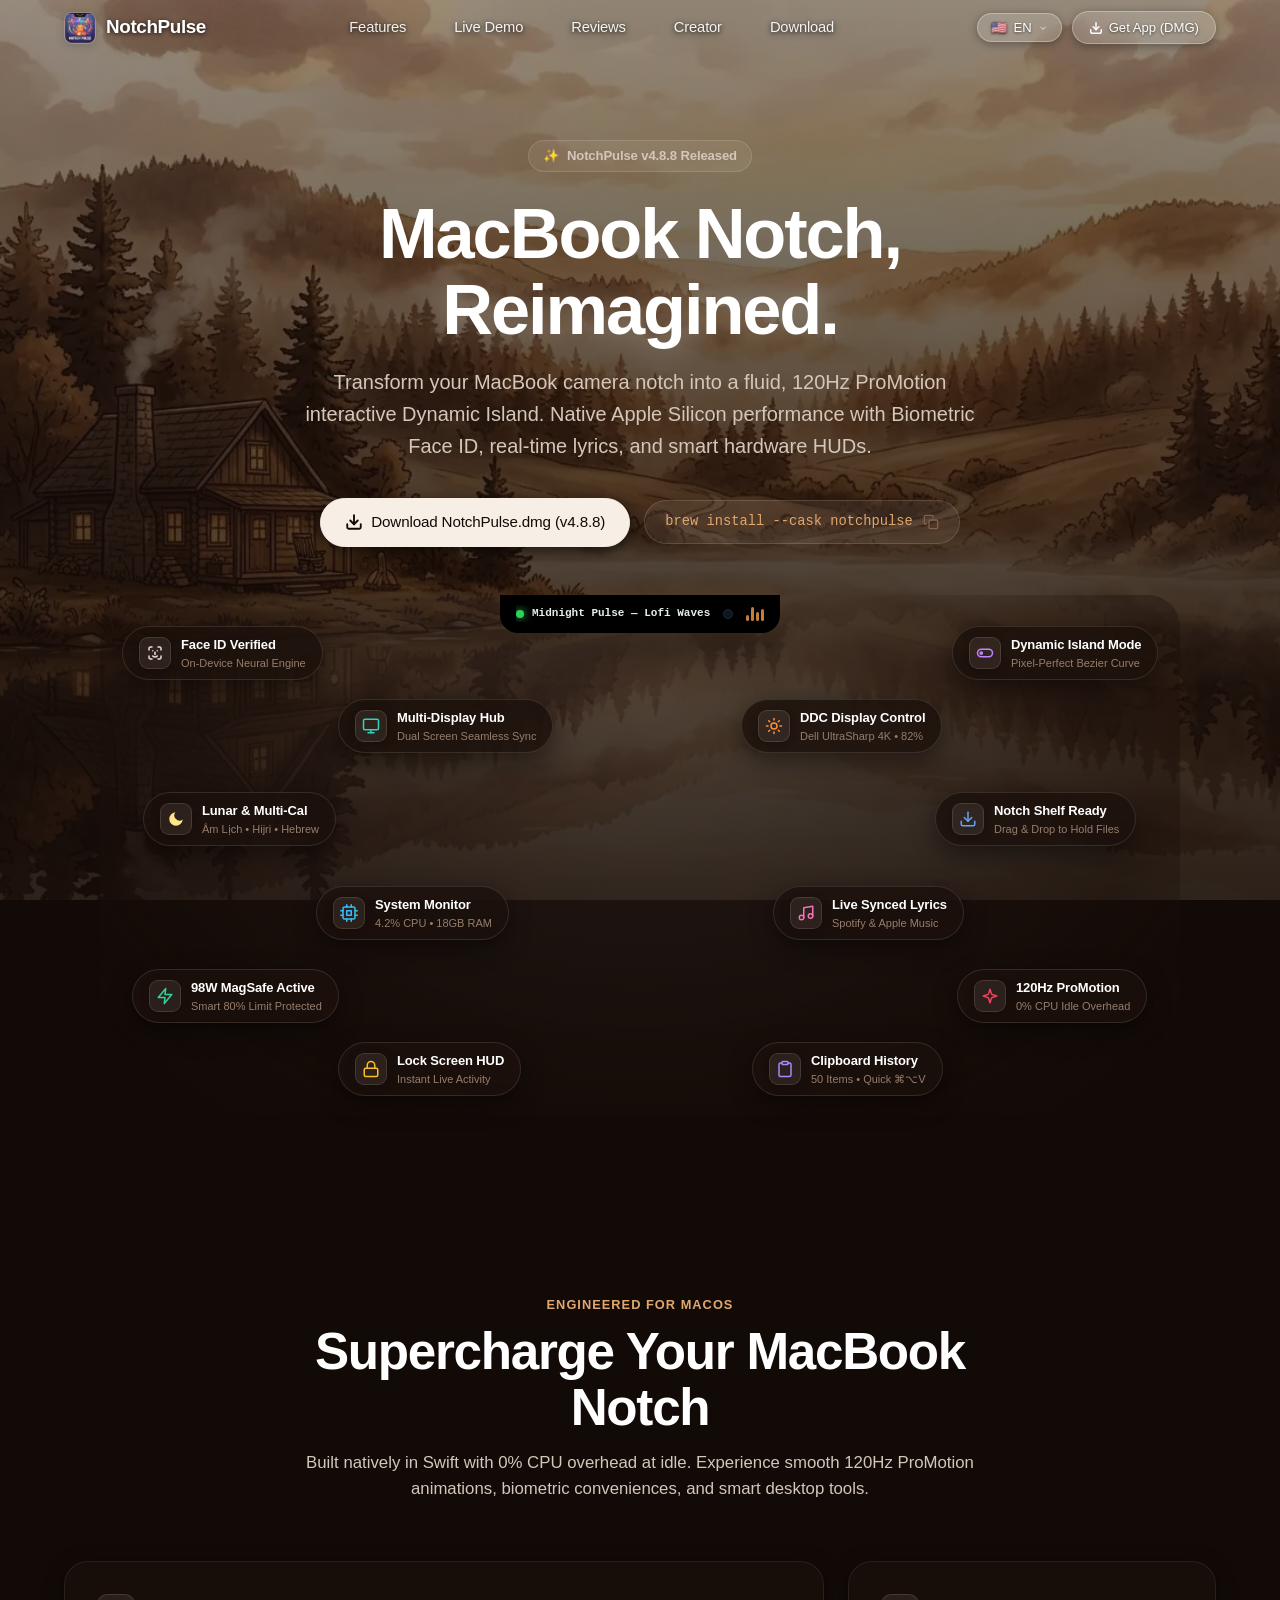
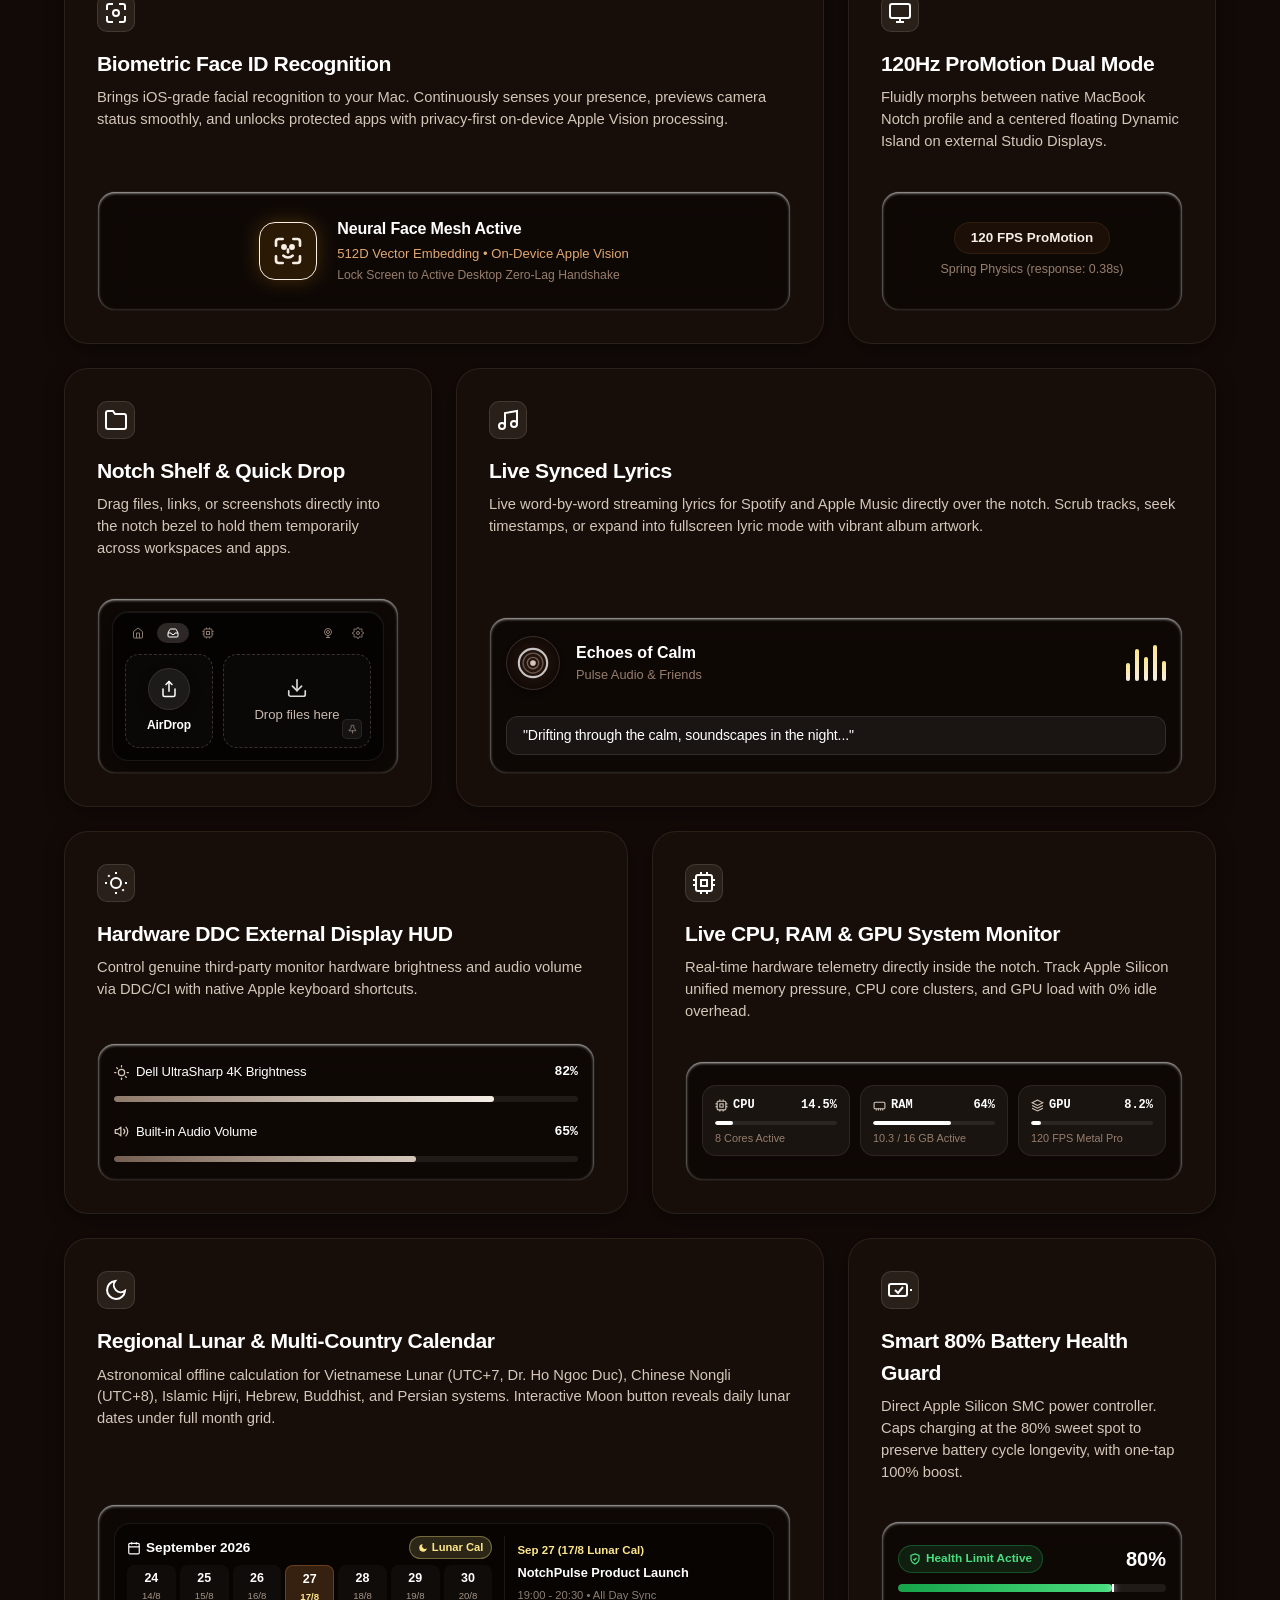
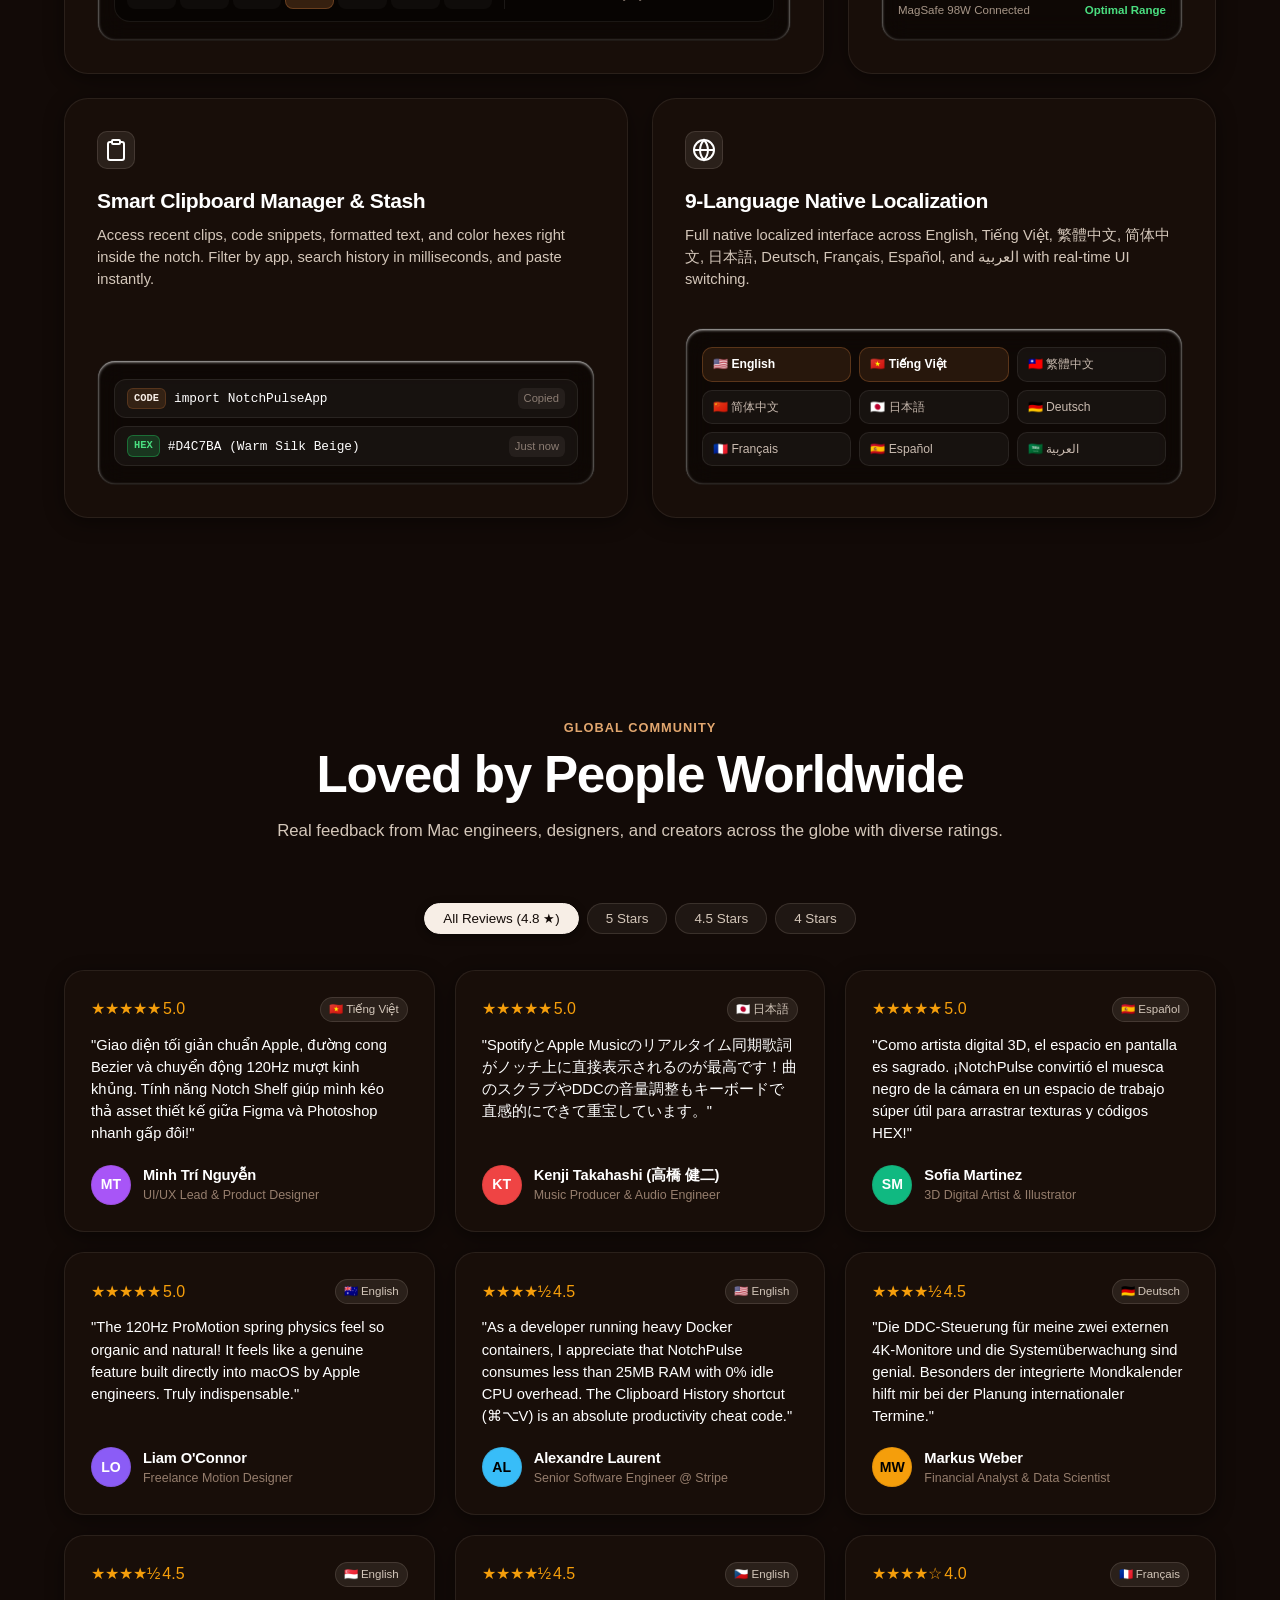
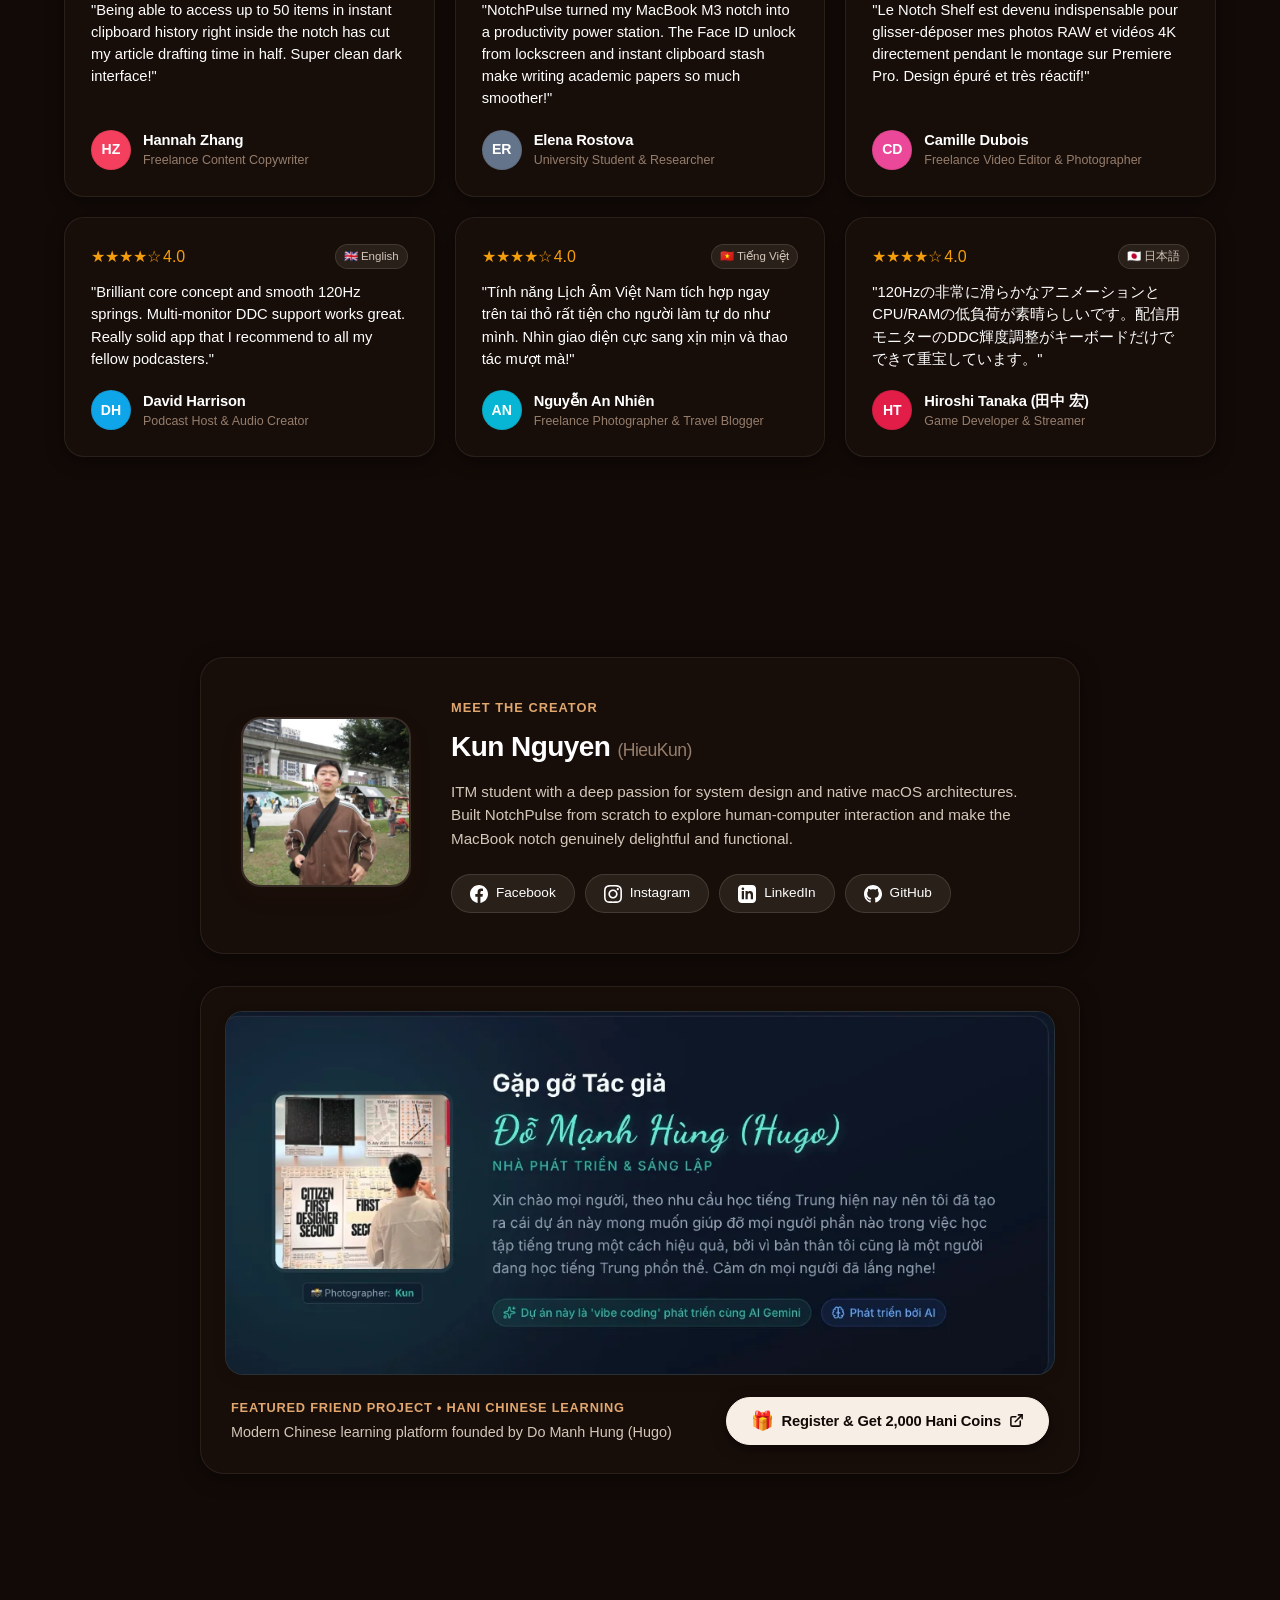
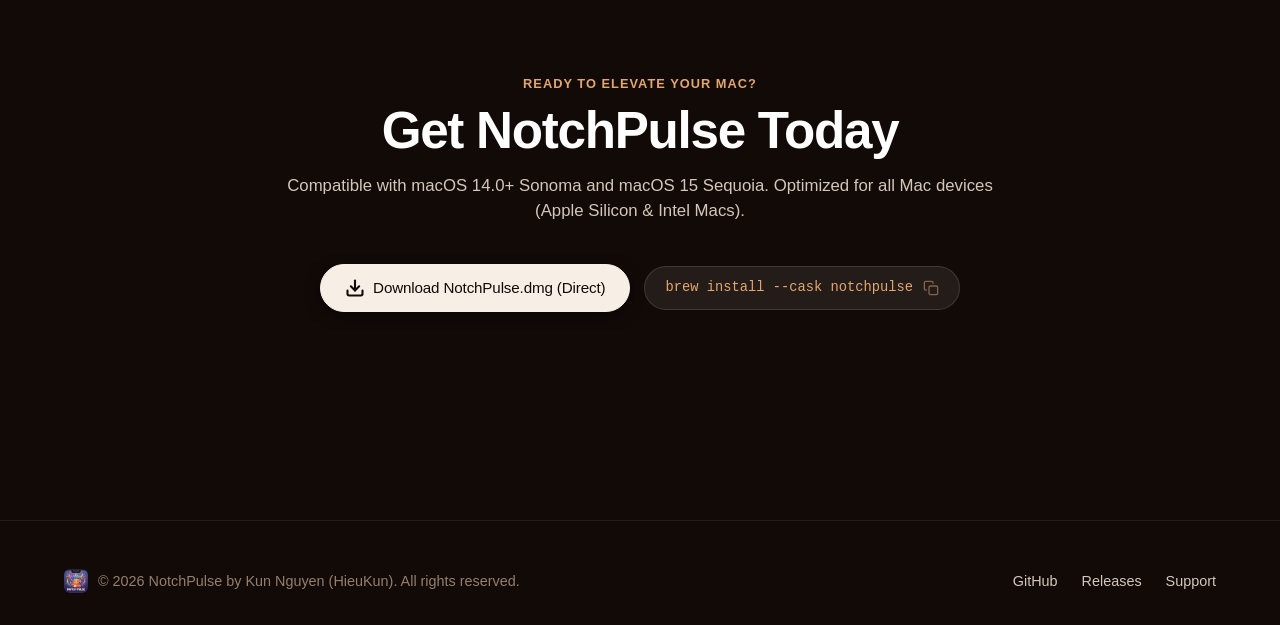
==== docs/index.html @ 46f37f00 "docs: update testimonials to 5, 4.5, and 4 stars filter with 4 reviews per tab and diverse professio" ====
<!DOCTYPE html>
<html lang="vi" data-theme="dark" translate="no" class="notranslate">
<head>
  <meta charset="UTF-8">
  <meta name="viewport" content="width=device-width, initial-scale=1.0">
  <meta name="google" content="notranslate">
  <title>NotchPulse — The Ultimate Dynamic Island &amp; Notch Companion for macOS</title>
  <meta name="description" content="NotchPulse transforms your MacBook notch into a fluid, 120Hz ProMotion interactive Dynamic Island with Face ID, live lyrics, hardware HUD, and system telemetry.">
  <meta name="keywords" content="NotchPulse, notchpulse hieukunn, macos dynamic island, macbook notch app, HieuKunn">
  <meta name="author" content="HieuKunn (Kun Nguyen)">
  <meta http-equiv="Cache-Control" content="no-cache, no-store, must-revalidate">
  <meta http-equiv="Pragma" content="no-cache">
  <meta http-equiv="Expires" content="0">
  <link rel="canonical" href="https://notchpulse-app.web.app/">
  <link rel="icon" type="image/png" href="assets/logo_clean.png">
  
  <!-- Fonts: Space Mono, Pixelify Sans, Plus Jakarta Sans -->
  <link rel="preconnect" href="https://fonts.googleapis.com">
  <link rel="preconnect" href="https://fonts.gstatic.com" crossorigin>
  <!-- Preload Critical Above-The-Fold Images -->
  <link rel="preload" as="image" href="assets/cozy_bg.webp" type="image/webp" fetchpriority="high">
  <link rel="preload" as="image" href="assets/logo_clean.png">
  
  <link rel="stylesheet" href="style.css?v=39">
</head>
<body>

  <!-- High-Performance Fixed Background Layer (Zero-Latency Local Rendering, GPU Isolated) -->
  <div class="site-bg" style="background-image: url('[data-uri]'); background-size: cover; background-position: center;" aria-hidden="true">
    <picture>
      <source srcset="assets/cozy_bg.webp" type="image/webp">
      <img src="assets/cozy_bg.jpg" alt="" class="site-bg-img" fetchpriority="high" decoding="sync" width="1376" height="768">
    </picture>
    <div class="site-bg-overlay"></div>
  </div>

  <!-- Navigation Bar -->
  <nav class="navbar" id="navbar">
    <div class="container nav-container">
      <a href="#" class="nav-brand">
        <img src="assets/logo_clean.png" alt="NotchPulse Logo" class="nav-logo" width="32" height="32">
        <span>NotchPulse</span>
      </a>

      <ul class="nav-links">
        <li><a href="#features" class="nav-link" data-i18n="nav.features">Features</a></li>
        <li><a href="#interactive-demo" class="nav-link" data-i18n="nav.demo">Live Demo</a></li>
        <li><a href="#reviews" class="nav-link" data-i18n="nav.reviews">Reviews</a></li>
        <li><a href="#creator" class="nav-link" data-i18n="nav.creator">Creator</a></li>
        <li><a href="#download" class="nav-link" data-i18n="nav.download">Download</a></li>
      </ul>

      <div class="nav-actions">
        <!-- Apple-style Language Switcher Popover -->
        <div class="lang-dropdown-wrapper" id="langDropdownWrapper">
          <button class="btn-pill lang-toggle-btn" id="langToggle" aria-label="Select language" aria-haspopup="true" aria-expanded="false">
            <span class="lang-flag" id="langFlag">🇻🇳</span>
            <span class="lang-label" id="langLabel">VI</span>
            <svg class="lang-chevron" width="10" height="10" viewBox="0 0 24 24" fill="none" stroke="currentColor" stroke-width="2.5"><path d="M6 9l6 6 6-6"/></svg>
          </button>
          <div class="lang-dropdown-menu" id="langMenu" role="menu">
            <button class="lang-menu-item" data-lang="vi" role="menuitem">
              <span class="lang-menu-flag">🇻🇳</span>
              <span class="lang-menu-name">Tiếng Việt</span>
              <span class="lang-menu-check">✓</span>
            </button>
            <button class="lang-menu-item" data-lang="en" role="menuitem">
              <span class="lang-menu-flag">🇺🇸</span>
              <span class="lang-menu-name">English</span>
              <span class="lang-menu-check">✓</span>
            </button>
            <button class="lang-menu-item" data-lang="de" role="menuitem">
              <span class="lang-menu-flag">🇩🇪</span>
              <span class="lang-menu-name">Deutsch</span>
              <span class="lang-menu-check">✓</span>
            </button>
            <button class="lang-menu-item" data-lang="ja" role="menuitem">
              <span class="lang-menu-flag">🇯🇵</span>
              <span class="lang-menu-name">日本語</span>
              <span class="lang-menu-check">✓</span>
            </button>
            <button class="lang-menu-item" data-lang="zh-TW" role="menuitem">
              <span class="lang-menu-flag">🇹🇼</span>
              <span class="lang-menu-name">繁體中文</span>
              <span class="lang-menu-check">✓</span>
            </button>
            <button class="lang-menu-item" data-lang="zh-CN" role="menuitem">
              <span class="lang-menu-flag">🇨🇳</span>
              <span class="lang-menu-name">简体中文</span>
              <span class="lang-menu-check">✓</span>
            </button>
            <button class="lang-menu-item" data-lang="es" role="menuitem">
              <span class="lang-menu-flag">🇪🇸</span>
              <span class="lang-menu-name">Español</span>
              <span class="lang-menu-check">✓</span>
            </button>
          </div>
        </div>

        <!-- Download CTA in Nav -->
        <a href="https://github.com/HieuKunn/NotchPulse-Release-for-everyone/releases/latest/download/NotchPulse.dmg" class="btn-pill btn-download-sm" target="_blank" rel="noopener">
          <svg width="14" height="14" viewBox="0 0 24 24" fill="none" stroke="currentColor" stroke-width="2.5" stroke-linecap="round" stroke-linejoin="round"><path d="M21 15v4a2 2 0 0 1-2 2H5a2 2 0 0 1-2-2v-4"/><polyline points="7 10 12 15 17 10"/><line x1="12" y1="15" x2="12" y2="3"/></svg>
          <span data-i18n="nav.get">Get App (DMG)</span>
        </a>
      </div>
    </div>
  </nav>

  <!-- Hero Section (Instantly visible above the fold) -->
  <header class="hero">
    <div class="container">
      <div class="hero-tag-badge">
        <span>✨</span>
        <span data-i18n="hero.badge">NotchPulse v4.6.6 Released</span>
      </div>

      <h1 class="hero-title">
        <span class="hero-title-main" data-i18n="hero.titleMain">MacBook Notch,</span>
        <span class="hero-title-accent" data-i18n="hero.titleAccent">Reimagined.</span>
      </h1>

      <p class="hero-subtitle" data-i18n="hero.subtitle">
        Transform your MacBook camera notch into a fluid, 120Hz ProMotion interactive Dynamic Island. Native Apple Silicon performance with Biometric Face ID, real-time lyrics, and smart hardware HUDs.
      </p>

      <!-- Action Buttons Centered -->
      <div class="hero-cta-group">
        <a href="https://github.com/HieuKunn/NotchPulse-Release-for-everyone/releases/latest/download/NotchPulse.dmg" class="btn-primary" target="_blank" rel="noopener">
          <svg width="18" height="18" viewBox="0 0 24 24" fill="none" stroke="currentColor" stroke-width="2.5" stroke-linecap="round" stroke-linejoin="round"><path d="M21 15v4a2 2 0 0 1-2 2H5a2 2 0 0 1-2-2v-4"/><polyline points="7 10 12 15 17 10"/><line x1="12" y1="15" x2="12" y2="3"/></svg>
          <span data-i18n="hero.downloadBtn">Download NotchPulse.dmg (v4.6.6) &rarr;</span>
        </a>

        <!-- Copyable Homebrew command -->
        <div class="brew-copy-box" id="copyBrewCmd" title="Click to copy Homebrew install command">
          <code>brew install --cask notchpulse</code>
          <svg class="copy-icon" width="16" height="16" viewBox="0 0 24 24" fill="none" stroke="currentColor" stroke-width="2" stroke-linecap="round" stroke-linejoin="round"><rect x="9" y="9" width="13" height="13" rx="2" ry="2"/><path d="M5 15H4a2 2 0 0 1-2-2V4a2 2 0 0 1 2-2h9a2 2 0 0 1 2 2v1"/></svg>
        </div>
      </div>

      <!-- Organic Floating Nodes & Dynamic Notch Stage -->
      <div id="interactive-demo" style="position: relative; top: -70px;"></div>
      <div class="floating-stage" id="floatingStage">
        
        <!-- Center Floating Dynamic Notch -->
        <div class="stage-notch-wrapper">
          <div class="stage-notch">
            <div class="stage-notch-left">
              <span class="pulse-dot"></span>
              <span class="notch-song" data-i18n="hero.notchSong">Midnight Pulse — Lofi Waves</span>
            </div>
            <div class="stage-notch-center">
              <div class="lens-cutout"></div>
            </div>
            <div class="stage-notch-right">
              <div class="mini-eq">
                <span></span><span></span><span></span><span></span>
              </div>
            </div>
          </div>
        </div>

        <!-- Scattered Floating Interactive Nodes (Evenly Distributed & Balanced Constellation) -->
        <!-- 1. Top Left: Face ID -->
        <div class="float-node node-faceid" style="--delay: 0s;">
          <span class="node-icon">
            <svg width="18" height="18" viewBox="0 0 24 24" fill="none" stroke="currentColor" stroke-width="2" stroke-linecap="round" stroke-linejoin="round">
              <path d="M4 8V6a2 2 0 0 1 2-2h2"/>
              <path d="M4 16v2a2 2 0 0 0 2 2h2"/>
              <path d="M16 4h2a2 2 0 0 1 2 2v2"/>
              <path d="M16 20h2a2 2 0 0 0 2-2v-2"/>
              <line x1="9" y1="9" x2="9.01" y2="9"/>
              <line x1="15" y1="9" x2="15.01" y2="9"/>
              <path d="M12 11v3"/>
              <path d="M9 16a4 4 0 0 0 6 0"/>
            </svg>
          </span>
          <div class="node-text">
            <strong data-i18n="chip.faceidTitle">Face ID Verified</strong>
            <span data-i18n="chip.faceidSub">On-Device Neural Engine</span>
          </div>
        </div>

        <!-- 2. Top-Mid-Left: Multi-Display Hub -->
        <div class="float-node node-display" style="--delay: 3.2s;">
          <span class="node-icon">
            <svg width="18" height="18" viewBox="0 0 24 24" fill="none" stroke="currentColor" stroke-width="2" stroke-linecap="round" stroke-linejoin="round">
              <rect x="2" y="3" width="20" height="14" rx="2"/>
              <line x1="8" y1="21" x2="16" y2="21"/>
              <line x1="12" y1="17" x2="12" y2="21"/>
            </svg>
          </span>
          <div class="node-text">
            <strong data-i18n="chip.displayTitle">Multi-Display Hub</strong>
            <span data-i18n="chip.displaySub">Dual Screen Seamless Sync</span>
          </div>
        </div>

        <!-- 3. Upper Mid-Left: Regional Lunar & Multi-Calendar -->
        <div class="float-node node-lunar" style="--delay: 1.1s;">
          <span class="node-icon">
            <svg width="18" height="18" viewBox="0 0 24 24" fill="currentColor">
              <path d="M21 12.79A9 9 0 1 1 11.21 3 7 7 0 0 0 21 12.79z"/>
            </svg>
          </span>
          <div class="node-text">
            <strong data-i18n="chip.lunarTitle">Lunar &amp; Multi-Cal</strong>
            <span data-i18n="chip.lunarSub">Âm Lịch • Hijri • Hebrew</span>
          </div>
        </div>

        <!-- 4. Mid Left: System Monitor (Stats) -->
        <div class="float-node node-stats" style="--delay: 2.2s;">
          <span class="node-icon">
            <svg width="18" height="18" viewBox="0 0 24 24" fill="none" stroke="currentColor" stroke-width="2" stroke-linecap="round" stroke-linejoin="round">
              <rect x="4" y="4" width="16" height="16" rx="2"/>
              <rect x="9" y="9" width="6" height="6"/>
              <line x1="9" y1="1" x2="9" y2="4"/>
              <line x1="15" y1="1" x2="15" y2="4"/>
              <line x1="9" y1="20" x2="9" y2="23"/>
              <line x1="15" y1="20" x2="15" y2="23"/>
              <line x1="20" y1="9" x2="23" y2="9"/>
              <line x1="20" y1="15" x2="23" y2="15"/>
              <line x1="1" y1="9" x2="4" y2="9"/>
              <line x1="1" y1="15" x2="4" y2="15"/>
            </svg>
          </span>
          <div class="node-text">
            <strong data-i18n="chip.statsTitle">System Monitor</strong>
            <span data-i18n="chip.statsSub">4.2% CPU • 18GB RAM</span>
          </div>
        </div>

        <!-- 5. Lower Left: MagSafe Battery -->
        <div class="float-node node-battery" style="--delay: 2.8s;">
          <span class="node-icon">
            <svg width="18" height="18" viewBox="0 0 24 24" fill="none" stroke="currentColor" stroke-width="2" stroke-linecap="round" stroke-linejoin="round">
              <polygon points="13 2 3 14 12 14 11 22 21 10 12 10 13 2"/>
            </svg>
          </span>
          <div class="node-text">
            <strong data-i18n="chip.batteryTitle">98W MagSafe Active</strong>
            <span data-i18n="chip.batterySub">Smart 80% Limit Protected</span>
          </div>
        </div>

        <!-- 6. Bottom Left-Center: Lock Screen HUD -->
        <div class="float-node node-lockscreen" style="--delay: 1.7s;">
          <span class="node-icon">
            <svg width="18" height="18" viewBox="0 0 24 24" fill="none" stroke="currentColor" stroke-width="2" stroke-linecap="round" stroke-linejoin="round">
              <rect x="3" y="11" width="18" height="11" rx="2" ry="2"/>
              <path d="M7 11V7a5 5 0 0 1 10 0v4"/>
            </svg>
          </span>
          <div class="node-text">
            <strong data-i18n="chip.lockscreenTitle">Lock Screen HUD</strong>
            <span data-i18n="chip.lockscreenSub">Instant Live Activity</span>
          </div>
        </div>

        <!-- 7. Bottom Center: 120Hz ProMotion -->
        <div class="float-node node-fps" style="--delay: 0.5s;">
          <span class="node-icon">
            <svg width="18" height="18" viewBox="0 0 24 24" fill="none" stroke="currentColor" stroke-width="2" stroke-linecap="round" stroke-linejoin="round">
              <path d="M12 3l1.912 5.885a2 2 0 0 0 1.203 1.203L21 12l-5.885 1.912a2 2 0 0 0-1.203 1.203L12 21l-1.912-5.885a2 2 0 0 0-1.203-1.203L3 12l5.885-1.912a2 2 0 0 0 1.203-1.203L12 3z"/>
            </svg>
          </span>
          <div class="node-text">
            <strong data-i18n="chip.fpsTitle">120Hz ProMotion</strong>
            <span data-i18n="chip.fpsSub">0% CPU Idle Overhead</span>
          </div>
        </div>

        <!-- 8. Bottom Right-Center: Clipboard History -->
        <div class="float-node node-clipboard" style="--delay: 0.9s;">
          <span class="node-icon">
            <svg width="18" height="18" viewBox="0 0 24 24" fill="none" stroke="currentColor" stroke-width="2" stroke-linecap="round" stroke-linejoin="round">
              <path d="M16 4h2a2 2 0 0 1 2 2v14a2 2 0 0 1-2 2H6a2 2 0 0 1-2-2V6a2 2 0 0 1 2-2h2"/>
              <rect x="8" y="2" width="8" height="4" rx="1" ry="1"/>
            </svg>
          </span>
          <div class="node-text">
            <strong data-i18n="chip.clipboardTitle">Clipboard History</strong>
            <span data-i18n="chip.clipboardSub">50 Items • Quick ⌘⌥V</span>
          </div>
        </div>

        <!-- 9. Lower Right: Notch Shelf -->
        <div class="float-node node-shelf" style="--delay: 3.5s;">
          <span class="node-icon">
            <svg width="18" height="18" viewBox="0 0 24 24" fill="none" stroke="currentColor" stroke-width="2" stroke-linecap="round" stroke-linejoin="round">
              <polyline points="7 10 12 15 17 10"/>
              <line x1="12" y1="3" x2="12" y2="15"/>
              <path d="M21 15v4a2 2 0 0 1-2 2H5a2 2 0 0 1-2-2v-4"/>
            </svg>
          </span>
          <div class="node-text">
            <strong data-i18n="chip.shelfTitle">Notch Shelf Ready</strong>
            <span data-i18n="chip.shelfSub">Drag &amp; Drop to Hold Files</span>
          </div>
        </div>

        <!-- 10. Mid Right: Synced Lyrics -->
        <div class="float-node node-lyrics" style="--delay: 1.6s;">
          <span class="node-icon">
            <svg width="18" height="18" viewBox="0 0 24 24" fill="none" stroke="currentColor" stroke-width="2" stroke-linecap="round" stroke-linejoin="round">
              <path d="M9 18V5l12-2v13"/>
              <circle cx="6" cy="18" r="3"/>
              <circle cx="18" cy="16" r="3"/>
            </svg>
          </span>
          <div class="node-text">
            <strong data-i18n="chip.lyricsTitle">Live Synced Lyrics</strong>
            <span data-i18n="chip.lyricsSub">Spotify &amp; Apple Music</span>
          </div>
        </div>

        <!-- 11. Upper Mid-Right: Dynamic Island Mode -->
        <div class="float-node node-island" style="--delay: 2.4s;">
          <span class="node-icon">
            <svg width="18" height="18" viewBox="0 0 24 24" fill="none" stroke="currentColor" stroke-width="2" stroke-linecap="round" stroke-linejoin="round">
              <rect x="2" y="7" width="20" height="10" rx="5"/>
              <circle cx="7" cy="12" r="1.5" fill="currentColor"/>
            </svg>
          </span>
          <div class="node-text">
            <strong data-i18n="chip.islandTitle">Dynamic Island Mode</strong>
            <span data-i18n="chip.islandSub">Pixel-Perfect Bezier Curve</span>
          </div>
        </div>

        <!-- 12. Top Right: DDC Display Control -->
        <div class="float-node node-ddc" style="--delay: 0.7s;">
          <span class="node-icon">
            <svg width="18" height="18" viewBox="0 0 24 24" fill="none" stroke="currentColor" stroke-width="2" stroke-linecap="round" stroke-linejoin="round">
              <circle cx="12" cy="12" r="4"/>
              <path d="M12 2v2"/>
              <path d="M12 20v2"/>
              <path d="M4.93 4.93l1.41 1.41"/>
              <path d="M17.66 17.66l1.41 1.41"/>
              <path d="M2 12h2"/>
              <path d="M20 12h2"/>
              <path d="M6.34 17.66l-1.41 1.41"/>
              <path d="M19.07 4.93l-1.41 1.41"/>
            </svg>
          </span>
          <div class="node-text">
            <strong data-i18n="chip.ddcTitle">DDC Display Control</strong>
            <span data-i18n="chip.ddcSub">Dell UltraSharp 4K • 82%</span>
          </div>
        </div>

      </div>
    </div>
  </header>

  <!-- Bento Grid Feature Showcase Section -->
  <section class="section" id="features">
    <div class="container">
      <div class="section-header fade-in-section">
        <span class="section-tag" data-i18n="features.tag">Engineered for macOS</span>
        <h2 class="section-title" data-i18n="features.title">Supercharge Your MacBook Notch</h2>
        <p class="section-subtitle" data-i18n="features.subtitle">
          Built natively in Swift with 0% CPU overhead at idle. Experience smooth 120Hz ProMotion animations, biometric conveniences, and smart desktop tools.
        </p>
      </div>

      <!-- Bento Grid Layout -->
      <div class="bento-grid">
        
        <!-- Bento 1 (Large 8-col): Biometric Face ID -->
        <div class="bento-card bento-col-8 fade-in-section">
          <div class="bento-header">
            <div class="bento-icon-badge">
              <svg width="24" height="24" viewBox="0 0 24 24" fill="none" stroke="currentColor" stroke-width="2"><path d="M9 3H5a2 2 0 0 0-2 2v4m0 6v4a2 2 0 0 0 2 2h4m6 0h4a2 2 0 0 0 2-2v-4m0-6V5a2 2 0 0 0-2-2h-4"/><circle cx="12" cy="12" r="3"/><path d="M12 9v1"/><path d="M12 14v1"/></svg>
            </div>
            <h3 class="bento-title" data-i18n="feat1.title">Biometric Face ID Recognition</h3>
            <p class="bento-desc" data-i18n="feat1.desc">
              Brings iOS-grade facial recognition to your Mac. Continuously senses your presence, previews camera status smoothly, and unlocks protected apps with privacy-first on-device Apple Vision processing.
            </p>
          </div>

          <div class="bento-preview-box">
            <div style="display: flex; align-items: center; gap: 20px;">
              <div class="faceid-scanner-anim" style="margin-bottom: 0;">
                <svg width="32" height="32" viewBox="0 0 24 24" fill="none" stroke="currentColor" stroke-width="2" stroke-linecap="round" stroke-linejoin="round">
                  <path d="M8 3H5a2 2 0 0 0-2 2v3m0 8v3a2 2 0 0 0 2 2h3m8 0h3a2 2 0 0 0 2-2v-3m0-8V5a2 2 0 0 0-2-2h-3"/>
                  <circle cx="9" cy="9" r="1.2" fill="currentColor"/>
                  <circle cx="15" cy="9" r="1.2" fill="currentColor"/>
                  <path d="M12 11v2"/>
                  <path d="M8.5 15.5c1.8 1.8 5.2 1.8 7 0"/>
                </svg>
              </div>
              <div>
                <div style="font-weight: 600; color: var(--text-primary); font-size: 1rem; letter-spacing: -0.01em;" data-i18n="bento.faceidVerified">Neural Face Mesh Active</div>
                <div style="font-size: 0.82rem; color: var(--accent-bronze); margin-top: 3px; font-weight: 500;" data-i18n="bento.faceidSub">512D Vector Embedding • On-Device Apple Vision</div>
                <div style="font-size: 0.76rem; color: var(--text-muted); margin-top: 2px;" data-i18n="bento.faceidHandshake">Lock Screen to Active Desktop Zero-Lag Handshake</div>
              </div>
            </div>
          </div>
        </div>

        <!-- Bento 2 (4-col): 120Hz ProMotion Dual Mode -->
        <div class="bento-card bento-col-4 fade-in-section delay-1">
          <div class="bento-header">
            <div class="bento-icon-badge">
              <svg width="24" height="24" viewBox="0 0 24 24" fill="none" stroke="currentColor" stroke-width="2"><rect x="2" y="3" width="20" height="14" rx="2" ry="2"/><line x1="8" y1="21" x2="16" y2="21"/><line x1="12" y1="17" x2="12" y2="21"/></svg>
            </div>
            <h3 class="bento-title" data-i18n="feat2.title">120Hz ProMotion Dual Mode</h3>
            <p class="bento-desc" data-i18n="feat2.desc">
              Fluidly morphs between native MacBook Notch profile and a centered floating Dynamic Island on external Studio Displays.
            </p>
          </div>

          <div class="bento-preview-box">
            <div style="text-align: center;">
              <div style="display: inline-block; padding: 5px 16px; background: rgba(141, 84, 40, 0.1); border: 1px solid rgba(141, 84, 40, 0.2); border-radius: 980px; font-weight: 600; font-size: 0.84rem; color: var(--accent-caramel); margin-bottom: 6px;">120 FPS ProMotion</div>
              <div style="font-size: 0.78rem; color: var(--text-muted);" data-i18n="bento.springPhysics">Spring Physics (response: 0.38s)</div>
            </div>
          </div>
        </div>

        <!-- Bento 3 (4-col): Notch Shelf & Staging Dock -->
        <div class="bento-card bento-col-4 fade-in-section">
          <div class="bento-header">
            <div class="bento-icon-badge">
              <svg width="24" height="24" viewBox="0 0 24 24" fill="none" stroke="currentColor" stroke-width="2"><path d="M22 19a2 2 0 0 1-2 2H4a2 2 0 0 1-2-2V5a2 2 0 0 1 2-2h5l2 3h9a2 2 0 0 1 2 2z"/></svg>
            </div>
            <h3 class="bento-title" data-i18n="feat4.title">Notch Shelf & Quick Drop</h3>
            <p class="bento-desc" data-i18n="feat4.desc">
              Drag files, links, or screenshots directly into the notch bezel to hold them temporarily across workspaces and apps.
            </p>
          </div>

          <div class="bento-preview-box shelf-notch-preview-box">
            <div class="notch-shelf-ui">
              <!-- Notch Top Mini Bar -->
              <div class="notch-shelf-topbar">
                <div class="notch-shelf-tabs">
                  <span class="notch-tab-btn" title="Home">
                    <svg width="12" height="12" viewBox="0 0 24 24" fill="none" stroke="currentColor" stroke-width="2"><path d="M3 9l9-7 9 7v11a2 2 0 0 1-2 2H5a2 2 0 0 1-2-2z"/><polyline points="9 22 9 12 15 12 15 22"/></svg>
                  </span>
                  <span class="notch-tab-btn active" title="Shelf">
                    <svg width="12" height="12" viewBox="0 0 24 24" fill="none" stroke="currentColor" stroke-width="2"><polyline points="22 12 16 12 14 15 10 15 8 12 2 12"/><path d="M5.45 5.11L2 12v6a2 2 0 0 0 2 2h16a2 2 0 0 0 2-2v-6l-3.45-6.89A2 2 0 0 0 16.76 4H7.24a2 2 0 0 0-1.79 1.11z"/></svg>
                  </span>
                  <span class="notch-tab-btn" title="System Monitor">
                    <svg width="12" height="12" viewBox="0 0 24 24" fill="none" stroke="currentColor" stroke-width="2"><rect x="4" y="4" width="16" height="16" rx="2"/><rect x="9" y="9" width="6" height="6"/><line x1="9" y1="1" x2="9" y2="4"/><line x1="15" y1="1" x2="15" y2="4"/><line x1="9" y1="20" x2="9" y2="23"/><line x1="15" y1="20" x2="15" y2="23"/><line x1="20" y1="9" x2="23" y2="9"/><line x1="20" y1="14" x2="23" y2="14"/><line x1="1" y1="9" x2="4" y2="9"/><line x1="1" y1="14" x2="4" y2="14"/></svg>
                  </span>
                </div>
                <div class="notch-shelf-tools">
                  <span class="notch-tool-btn" title="Webcam indicator">
                    <svg width="12" height="12" viewBox="0 0 24 24" fill="none" stroke="currentColor" stroke-width="2"><circle cx="12" cy="10" r="3"/><circle cx="12" cy="10" r="7"/><line x1="12" y1="17" x2="12" y2="21"/><line x1="8" y1="21" x2="16" y2="21"/></svg>
                  </span>
                  <span class="notch-tool-btn" title="Settings">
                    <svg width="12" height="12" viewBox="0 0 24 24" fill="none" stroke="currentColor" stroke-width="2"><circle cx="12" cy="12" r="3"/><path d="M19.4 15a1.65 1.65 0 0 0 .33 1.82l.06.06a2 2 0 0 1 0 2.83 2 2 0 0 1-2.83 0l-.06-.06a1.65 1.65 0 0 0-1.82-.33 1.65 1.65 0 0 0-1 1.51V21a2 2 0 0 1-2 2 2 2 0 0 1-2-2v-.09A1.65 1.65 0 0 0 9 19.4a1.65 1.65 0 0 0-1.82.33l-.06.06a2 2 0 0 1-2.83 0 2 2 0 0 1 0-2.83l.06-.06a1.65 1.65 0 0 0 .33-1.82 1.65 1.65 0 0 0-1.51-1H3a2 2 0 0 1-2-2 2 2 0 0 1 2-2h.09A1.65 1.65 0 0 0 4.6 9a1.65 1.65 0 0 0-.33-1.82l-.06-.06a2 2 0 0 1 0-2.83 2 2 0 0 1 2.83 0l.06.06a1.65 1.65 0 0 0 1.82.33H9a1.65 1.65 0 0 0 1-1.51V3a2 2 0 0 1 2-2 2 2 0 0 1 2 2v.09a1.65 1.65 0 0 0 1 1.51 1.65 1.65 0 0 0 1.82-.33l.06-.06a2 2 0 0 1 2.83 0 2 2 0 0 1 0 2.83l-.06.06a1.65 1.65 0 0 0-.33 1.82V9a1.65 1.65 0 0 0 1.51 1H21a2 2 0 0 1 2 2 2 2 0 0 1-2 2h-.09a1.65 1.65 0 0 0-1.51 1z"/></svg>
                  </span>
                </div>
              </div>

              <!-- Main Zones -->
              <div class="notch-shelf-zones">
                <!-- AirDrop Zone -->
                <div class="notch-shelf-zone airdrop-zone">
                  <div class="airdrop-circle-btn">
                    <svg width="18" height="18" viewBox="0 0 24 24" fill="none" stroke="currentColor" stroke-width="2" stroke-linecap="round" stroke-linejoin="round">
                      <path d="M4 12v8a2 2 0 0 0 2 2h12a2 2 0 0 0 2-2v-8"/>
                      <polyline points="16 6 12 2 8 6"/>
                      <line x1="12" y1="2" x2="12" y2="15"/>
                    </svg>
                  </div>
                  <span class="airdrop-title">AirDrop</span>
                </div>

                <!-- Drop Area Zone -->
                <div class="notch-shelf-zone drop-target-zone">
                  <div class="drop-target-content">
                    <div class="drop-target-icon">
                      <svg width="22" height="22" viewBox="0 0 24 24" fill="none" stroke="currentColor" stroke-width="1.8" stroke-linecap="round" stroke-linejoin="round">
                        <polyline points="7 10 12 15 17 10"/>
                        <line x1="12" y1="3" x2="12" y2="15"/>
                        <path d="M21 15v4a2 2 0 0 1-2 2H5a2 2 0 0 1-2-2v-4"/>
                      </svg>
                    </div>
                    <span class="drop-target-label" data-i18n="shelf.dropText">Drop files here</span>
                  </div>
                  <div class="shelf-pin-badge" title="Pin Shelf">
                    <svg width="11" height="11" viewBox="0 0 24 24" fill="none" stroke="currentColor" stroke-width="2" stroke-linecap="round" stroke-linejoin="round">
                      <line x1="12" y1="17" x2="12" y2="22"/>
                      <path d="M5 17h14v-1.76a2 2 0 0 0-1.11-1.79l-1.78-.89A2 2 0 0 1 15 10.76V6a1 1 0 0 0-1-1h-4a1 1 0 0 0-1 1v4.76a2 2 0 0 1-1.11 1.79l-1.78.9A2 2 0 0 0 5 15.24Z"/>
                    </svg>
                  </div>
                </div>
              </div>
            </div>
          </div>
        </div>

        <!-- Bento 4 (Large 8-col): Real-Time Synced Lyrics -->
        <div class="bento-card bento-col-8 fade-in-section delay-1">
          <div class="bento-header">
            <div class="bento-icon-badge">
              <svg width="24" height="24" viewBox="0 0 24 24" fill="none" stroke="currentColor" stroke-width="2"><path d="M9 18V5l12-2v13"/><circle cx="6" cy="18" r="3"/><circle cx="18" cy="16" r="3"/></svg>
            </div>
            <h3 class="bento-title" data-i18n="feat3.title">Live Synced Lyrics</h3>
            <p class="bento-desc" data-i18n="feat3.desc">
              Live word-by-word streaming lyrics for Spotify and Apple Music directly over the notch. Scrub tracks, seek timestamps, or expand into fullscreen lyric mode with vibrant album artwork.
            </p>
          </div>

          <div class="bento-preview-box" style="justify-content: space-between; flex-wrap: wrap; gap: 16px;">
            <div style="display: flex; align-items: center; gap: 16px;">
              <div class="vinyl-disc">
                <svg width="34" height="34" viewBox="0 0 24 24" fill="none">
                  <circle cx="12" cy="12" r="10" stroke="rgba(255,255,255,0.75)" stroke-width="1.5"/>
                  <circle cx="12" cy="12" r="7" stroke="rgba(255,235,220,0.3)" stroke-width="1"/>
                  <circle cx="12" cy="12" r="4" stroke="rgba(255,235,220,0.35)" stroke-width="1"/>
                  <circle cx="12" cy="12" r="2" fill="#D4C7BA"/>
                </svg>
              </div>
              <div>
                <div style="font-weight: 700; color: #fff; font-size: 1rem;">Echoes of Calm</div>
                <div style="font-size: 0.8rem; color: #94a3b8;">Pulse Audio &amp; Friends</div>
              </div>
            </div>

            <!-- Dynamic Equalizer Animation -->
            <div class="equalizer-container">
              <div class="eq-bar"></div>
              <div class="eq-bar"></div>
              <div class="eq-bar"></div>
              <div class="eq-bar"></div>
              <div class="eq-bar"></div>
            </div>

            <div class="lyrics-quote-pill" data-i18n="bento.songLyrics">
              "Drifting through the calm, soundscapes in the night..."
            </div>
          </div>
        </div>

        <!-- Bento 5 (6-col): Hardware DDC Controls -->
        <div class="bento-card bento-col-6 fade-in-section">
          <div class="bento-header">
            <div class="bento-icon-badge">
              <svg width="24" height="24" viewBox="0 0 24 24" fill="none" stroke="currentColor" stroke-width="2"><circle cx="12" cy="12" r="5"/><line x1="12" y1="1" x2="12" y2="3"/><line x1="12" y1="21" x2="12" y2="23"/><line x1="4.22" y1="4.22" x2="5.64" y2="5.64"/><line x1="18.36" y1="18.36" x2="19.78" y2="19.78"/><line x1="1" y1="12" x2="3" y2="12"/><line x1="21" y1="12" x2="23" y2="12"/></svg>
            </div>
            <h3 class="bento-title" data-i18n="feat5.title">Hardware DDC External Display HUD</h3>
            <p class="bento-desc" data-i18n="feat5.desc">
              Control genuine third-party monitor hardware brightness and audio volume via DDC/CI with native Apple keyboard shortcuts.
            </p>
          </div>

          <div class="bento-preview-box">
            <div class="ddc-slider-row">
              <div class="ddc-info-row">
                <span class="ddc-label">
                  <svg width="15" height="15" viewBox="0 0 24 24" fill="none" stroke="currentColor" stroke-width="2" stroke-linecap="round" stroke-linejoin="round"><circle cx="12" cy="12" r="5"/><line x1="12" y1="1" x2="12" y2="3"/><line x1="12" y1="21" x2="12" y2="23"/><line x1="4.22" y1="4.22" x2="5.64" y2="5.64"/><line x1="18.36" y1="18.36" x2="19.78" y2="19.78"/><line x1="1" y1="12" x2="3" y2="12"/><line x1="21" y1="12" x2="23" y2="12"/></svg>
                  <span data-i18n="bento.ddcBrightness">Dell UltraSharp 4K Brightness</span>
                </span>
                <span class="ddc-pct">82%</span>
              </div>
              <div class="ddc-slider-bar"><div class="ddc-fill-brightness"></div></div>

              <div class="ddc-info-row" style="margin-top: 6px;">
                <span class="ddc-label">
                  <svg width="15" height="15" viewBox="0 0 24 24" fill="none" stroke="currentColor" stroke-width="2" stroke-linecap="round" stroke-linejoin="round"><polygon points="11 5 6 9 2 9 2 15 6 15 11 19 11 5"/><path d="M19.07 4.93a10 10 0 0 1 0 14.14M15.54 8.46a5 5 0 0 1 0 7.07"/></svg>
                  <span data-i18n="bento.ddcVolume">Built-in Audio Volume</span>
                </span>
                <span class="ddc-pct">65%</span>
              </div>
              <div class="ddc-slider-bar"><div class="ddc-fill-volume"></div></div>
            </div>
          </div>
        </div>

        <!-- Bento 6 (6-col): Live CPU, RAM & GPU System Monitor -->
        <div class="bento-card bento-col-6 fade-in-section delay-1">
          <div class="bento-header">
            <div class="bento-icon-badge">
              <svg width="24" height="24" viewBox="0 0 24 24" fill="none" stroke="currentColor" stroke-width="2"><rect x="4" y="4" width="16" height="16" rx="2"/><rect x="9" y="9" width="6" height="6"/><line x1="9" y1="1" x2="9" y2="4"/><line x1="15" y1="1" x2="15" y2="4"/><line x1="9" y1="20" x2="9" y2="23"/><line x1="15" y1="20" x2="15" y2="23"/><line x1="20" y1="9" x2="23" y2="9"/><line x1="20" y1="14" x2="23" y2="14"/><line x1="1" y1="9" x2="4" y2="9"/><line x1="1" y1="14" x2="4" y2="14"/></svg>
            </div>
            <h3 class="bento-title" data-i18n="feat6.title">Live CPU, RAM & GPU System Monitor</h3>
            <p class="bento-desc" data-i18n="feat6.desc">
              Real-time hardware telemetry directly inside the notch. Track Apple Silicon unified memory pressure, CPU core clusters, and GPU load with 0% idle overhead.
            </p>
          </div>

          <div class="bento-preview-box">
            <div class="telemetry-grid-preview">
              <!-- CPU Telemetry -->
              <div class="telemetry-pill">
                <div class="telemetry-pill-head">
                  <span class="telemetry-label">
                    <svg width="13" height="13" viewBox="0 0 24 24" fill="none" stroke="currentColor" stroke-width="2"><rect x="4" y="4" width="16" height="16" rx="2"/><rect x="9" y="9" width="6" height="6"/><line x1="9" y1="1" x2="9" y2="4"/><line x1="15" y1="1" x2="15" y2="4"/><line x1="9" y1="20" x2="9" y2="23"/><line x1="15" y1="20" x2="15" y2="23"/><line x1="20" y1="9" x2="23" y2="9"/><line x1="20" y1="14" x2="23" y2="14"/><line x1="1" y1="9" x2="4" y2="9"/><line x1="1" y1="14" x2="4" y2="14"/></svg>
                    <span>CPU</span>
                  </span>
                  <span class="telemetry-pct">14.5%</span>
                </div>
                <div class="telemetry-track">
                  <div class="telemetry-bar" style="width: 14.5%;"></div>
                </div>
                <div class="telemetry-sub" data-i18n="bento.cpuCores">8 Cores Active</div>
              </div>

              <!-- RAM Telemetry -->
              <div class="telemetry-pill">
                <div class="telemetry-pill-head">
                  <span class="telemetry-label">
                    <svg width="13" height="13" viewBox="0 0 24 24" fill="none" stroke="currentColor" stroke-width="2"><rect x="2" y="6" width="20" height="12" rx="2"/><line x1="6" y1="12" x2="6" y2="12"/><line x1="10" y1="12" x2="10" y2="12"/><line x1="14" y1="12" x2="14" y2="12"/><line x1="18" y1="12" x2="18" y2="12"/><line x1="6" y1="18" x2="6" y2="21"/><line x1="10" y1="18" x2="10" y2="21"/><line x1="14" y1="18" x2="14" y2="21"/><line x1="18" y1="18" x2="18" y2="21"/></svg>
                    <span>RAM</span>
                  </span>
                  <span class="telemetry-pct">64%</span>
                </div>
                <div class="telemetry-track">
                  <div class="telemetry-bar" style="width: 64%;"></div>
                </div>
                <div class="telemetry-sub" data-i18n="bento.ramUsage">10.3 / 16 GB Active</div>
              </div>

              <!-- GPU Telemetry -->
              <div class="telemetry-pill">
                <div class="telemetry-pill-head">
                  <span class="telemetry-label">
                    <svg width="13" height="13" viewBox="0 0 24 24" fill="none" stroke="currentColor" stroke-width="2"><polygon points="12 2 2 7 12 12 22 7 12 2"/><polyline points="2 17 12 22 22 17"/><polyline points="2 12 12 17 22 12"/></svg>
                    <span>GPU</span>
                  </span>
                  <span class="telemetry-pct">8.2%</span>
                </div>
                <div class="telemetry-track">
                  <div class="telemetry-bar" style="width: 8.2%;"></div>
                </div>
                <div class="telemetry-sub" data-i18n="bento.gpuFps">120 FPS Metal Pro</div>
              </div>
            </div>
          </div>
        </div>

        <!-- Bento 7 (Large 8-col): Regional Lunar & Multi-Country Calendar -->
        <div class="bento-card bento-col-8 fade-in-section">
          <div class="bento-header">
            <div class="bento-icon-badge">
              <svg width="24" height="24" viewBox="0 0 24 24" fill="none" stroke="currentColor" stroke-width="2"><path d="M21 12.79A9 9 0 1 1 11.21 3 7 7 0 0 0 21 12.79z"/></svg>
            </div>
            <h3 class="bento-title" data-i18n="feat7.title">Regional Lunar & Multi-Country Calendar Engine</h3>
            <p class="bento-desc" data-i18n="feat7.desc">
              Astronomical offline calculation for Vietnamese Lunar (UTC+7, Dr. Ho Ngoc Duc), Chinese Nongli (UTC+8), Islamic Hijri, Hebrew, Buddhist, and Persian systems. Interactive Moon button reveals daily lunar dates under full month grid.
            </p>
          </div>

          <div class="bento-preview-box">
            <div class="calendar-preview-widget">
              <!-- 3/5 Month Grid -->
              <div class="cal-grid-mini">
                <div class="cal-grid-header">
                  <span class="cal-month-title">
                    <svg width="14" height="14" viewBox="0 0 24 24" fill="none" stroke="currentColor" stroke-width="2"><rect x="3" y="4" width="18" height="18" rx="2" ry="2"/><line x1="16" y1="2" x2="16" y2="6"/><line x1="8" y1="2" x2="8" y2="6"/><line x1="3" y1="10" x2="21" y2="10"/></svg>
                    <span data-i18n="feat7.monthTitle">September 2026</span>
                  </span>
                  <span class="cal-moon-badge" title="Lunar mode active">
                    <svg width="10" height="10" viewBox="0 0 24 24" fill="currentColor"><path d="M21 12.79A9 9 0 1 1 11.21 3 7 7 0 0 0 21 12.79z"/></svg>
                    <span data-i18n="feat7.moonBadge">Lunar Cal</span>
                  </span>
                </div>
                <div class="cal-days-mini-row">
                  <div class="cal-day-cell"><span class="cal-solar-num">24</span><span class="cal-lunar-sub">14/8</span></div>
                  <div class="cal-day-cell"><span class="cal-solar-num">25</span><span class="cal-lunar-sub">15/8</span></div>
                  <div class="cal-day-cell"><span class="cal-solar-num">26</span><span class="cal-lunar-sub">16/8</span></div>
                  <div class="cal-day-cell active"><span class="cal-solar-num">27</span><span class="cal-lunar-sub">17/8</span></div>
                  <div class="cal-day-cell"><span class="cal-solar-num">28</span><span class="cal-lunar-sub">18/8</span></div>
                  <div class="cal-day-cell"><span class="cal-solar-num">29</span><span class="cal-lunar-sub">19/8</span></div>
                  <div class="cal-day-cell"><span class="cal-solar-num">30</span><span class="cal-lunar-sub">20/8</span></div>
                </div>
              </div>

              <!-- 2/5 Event Panel -->
              <div class="cal-event-panel-mini">
                <span class="cal-event-badge" data-i18n="feat7.eventBadge">Sep 27 (17/8 Lunar Cal)</span>
                <span class="cal-event-title" data-i18n="feat7.eventTitle">NotchPulse Product Launch</span>
                <span class="cal-event-time" data-i18n="feat7.eventTime">19:00 - 20:30 • All Day Sync</span>
              </div>
            </div>
          </div>
        </div>

        <!-- Bento 8 (4-col): Smart Battery Health & 80% Limit -->
        <div class="bento-card bento-col-4 fade-in-section delay-1">
          <div class="bento-header">
            <div class="bento-icon-badge">
              <svg width="24" height="24" viewBox="0 0 24 24" fill="none" stroke="currentColor" stroke-width="2"><rect x="1" y="6" width="18" height="12" rx="2"/><line x1="23" y1="11" x2="23" y2="13"/><polyline points="7 12 10 15 15 9"/></svg>
            </div>
            <h3 class="bento-title" data-i18n="feat8.title">Smart 80% Battery Health Guard</h3>
            <p class="bento-desc" data-i18n="feat8.desc">
              Direct Apple Silicon SMC power controller. Caps charging at the 80% sweet spot to preserve battery cycle longevity, with one-tap 100% boost.
            </p>
          </div>

          <div class="bento-preview-box">
            <div class="battery-limit-widget">
              <div class="battery-status-head">
                <span class="battery-shield-tag">
                  <svg width="12" height="12" viewBox="0 0 24 24" fill="none" stroke="currentColor" stroke-width="2.5"><path d="M12 22s8-4 8-10V5l-8-3-8 3v7c0 6 8 10 8 10z"/><polyline points="9 12 11 14 15 10"/></svg>
                  <span>Health Limit Active</span>
                </span>
                <span class="battery-pct-main">80%</span>
              </div>
              <div class="battery-bar-container">
                <div class="battery-bar-fill"></div>
                <div class="battery-limit-marker" title="80% Threshold"></div>
              </div>
              <div class="battery-sub-info">
                <span>MagSafe 98W Connected</span>
                <span style="color: #4ade80; font-weight: 600;">Optimal Range</span>
              </div>
            </div>
          </div>
        </div>

        <!-- Bento 9 (6-col): Smart Clipboard History & Quick Stash -->
        <div class="bento-card bento-col-6 fade-in-section">
          <div class="bento-header">
            <div class="bento-icon-badge">
              <svg width="24" height="24" viewBox="0 0 24 24" fill="none" stroke="currentColor" stroke-width="2"><path d="M16 4h2a2 2 0 0 1 2 2v14a2 2 0 0 1-2 2H6a2 2 0 0 1-2-2V6a2 2 0 0 1 2-2h2"/><rect x="8" y="2" width="8" height="4" rx="1" ry="1"/></svg>
            </div>
            <h3 class="bento-title" data-i18n="feat9.title">Smart Clipboard Manager & Stash</h3>
            <p class="bento-desc" data-i18n="feat9.desc">
              Access recent clips, code snippets, formatted text, and color hexes right inside the notch. Filter by app, search history in milliseconds, and paste instantly.
            </p>
          </div>

          <div class="bento-preview-box">
            <div class="clipboard-preview-widget">
              <div class="clipboard-item-row">
                <div class="clipboard-item-left">
                  <span class="clipboard-tag">CODE</span>
                  <span class="clipboard-text">import NotchPulseApp</span>
                </div>
                <span class="clipboard-copy-btn">Copied</span>
              </div>
              <div class="clipboard-item-row">
                <div class="clipboard-item-left">
                  <span class="clipboard-tag" style="background: rgba(34, 197, 94, 0.2); border-color: rgba(34, 197, 94, 0.4); color: #4ade80;">HEX</span>
                  <span class="clipboard-text">#D4C7BA (Warm Silk Beige)</span>
                </div>
                <span class="clipboard-copy-btn">Just now</span>
              </div>
            </div>
          </div>
        </div>

        <!-- Bento 10 (6-col): 9-Language Native Localization -->
        <div class="bento-card bento-col-6 fade-in-section delay-1">
          <div class="bento-header">
            <div class="bento-icon-badge">
              <svg width="24" height="24" viewBox="0 0 24 24" fill="none" stroke="currentColor" stroke-width="2"><circle cx="12" cy="12" r="10"/><line x1="2" y1="12" x2="22" y2="12"/><path d="M12 2a15.3 15.3 0 0 1 4 10 15.3 15.3 0 0 1-4 10 15.3 15.3 0 0 1-4-10 15.3 15.3 0 0 1 4-10z"/></svg>
            </div>
            <h3 class="bento-title" data-i18n="feat10.title">9-Language Native Localization</h3>
            <p class="bento-desc" data-i18n="feat10.desc">
              Full native localized interface across English, Tiếng Việt, 繁體中文, 简体中文, 日本語, Deutsch, Français, Español, and العربية with real-time UI switching.
            </p>
          </div>

          <div class="bento-preview-box">
            <div class="lang-grid-widget">
              <div class="lang-pill-item active">🇺🇸 English</div>
              <div class="lang-pill-item active">🇻🇳 Tiếng Việt</div>
              <div class="lang-pill-item">🇹🇼 繁體中文</div>
              <div class="lang-pill-item">🇨🇳 简体中文</div>
              <div class="lang-pill-item">🇯🇵 日本語</div>
              <div class="lang-pill-item">🇩🇪 Deutsch</div>
              <div class="lang-pill-item">🇫🇷 Français</div>
              <div class="lang-pill-item">🇪🇸 Español</div>
              <div class="lang-pill-item">🇸🇦 العربية</div>
            </div>
          </div>
        </div>

      </div>
    </div>
  </section>

  <!-- Testimonials & Reviews Section (Diverse Ratings & Multilingual) -->
  <section class="section" id="reviews">
    <div class="container">
      <div class="section-header fade-in-section">
        <span class="section-tag" data-i18n="reviews.tag">Global Community</span>
        <h2 class="section-title" data-i18n="reviews.title">Loved by People Worldwide</h2>
        <p class="section-subtitle" data-i18n="reviews.subtitle">
          Real feedback from Mac engineers, designers, and creators across the globe with diverse ratings.
        </p>
      </div>

      <!-- Filter Bar -->
      <div class="testimonials-filter-bar fade-in-section">
        <button class="filter-btn active" data-filter="all" data-i18n="reviews.all">All Reviews (4.8 ★)</button>
        <button class="filter-btn" data-filter="5" data-i18n="reviews.five">5 Stars</button>
        <button class="filter-btn" data-filter="4.5" data-i18n="reviews.fourPointFive">4.5 Stars</button>
        <button class="filter-btn" data-filter="4" data-i18n="reviews.four">4 Stars</button>
      </div>

      <!-- Testimonials Grid -->
      <div class="testimonials-grid" id="testimonialsGrid">
        
        <!-- ===== 5 STARS (4 REVIEWS) ===== -->

        <!-- Review 1: 5.0 stars (Vietnamese - UI/UX Designer) -->
        <div class="testimonial-card fade-in-section" data-rating="5">
          <div>
            <div class="testimonial-header-row">
              <div class="testimonial-stars">★★★★★ <span class="rating-num">5.0</span></div>
              <span class="lang-badge">🇻🇳 Tiếng Việt</span>
            </div>
            <p class="testimonial-quote">
              "Giao diện tối giản chuẩn Apple, đường cong Bezier và chuyển động 120Hz mượt kinh khủng. Tính năng Notch Shelf giúp mình kéo thả asset thiết kế giữa Figma và Photoshop nhanh gấp đôi!"
            </p>
          </div>
          <div class="testimonial-author">
            <div class="author-avatar" style="background: #a855f7; color: #fff;">MT</div>
            <div>
              <div class="author-name">Minh Trí Nguyễn</div>
              <div class="author-role">UI/UX Lead &amp; Product Designer</div>
            </div>
          </div>
        </div>

        <!-- Review 2: 5.0 stars (Japanese - Music Producer) -->
        <div class="testimonial-card fade-in-section delay-1" data-rating="5">
          <div>
            <div class="testimonial-header-row">
              <div class="testimonial-stars">★★★★★ <span class="rating-num">5.0</span></div>
              <span class="lang-badge">🇯🇵 日本語</span>
            </div>
            <p class="testimonial-quote">
              "SpotifyとApple Musicのリアルタイム同期歌詞がノッチ上に直接表示されるのが最高です！曲のスクラブやDDCの音量調整もキーボードで直感的にできて重宝しています。"
            </p>
          </div>
          <div class="testimonial-author">
            <div class="author-avatar" style="background: #ef4444; color: #fff;">KT</div>
            <div>
              <div class="author-name">Kenji Takahashi (高橋 健二)</div>
              <div class="author-role">Music Producer &amp; Audio Engineer</div>
            </div>
          </div>
        </div>

        <!-- Review 3: 5.0 stars (Spanish - 3D Digital Artist) -->
        <div class="testimonial-card fade-in-section delay-2" data-rating="5">
          <div>
            <div class="testimonial-header-row">
              <div class="testimonial-stars">★★★★★ <span class="rating-num">5.0</span></div>
              <span class="lang-badge">🇪🇸 Español</span>
            </div>
            <p class="testimonial-quote">
              "Como artista digital 3D, el espacio en pantalla es sagrado. ¡NotchPulse convirtió el muesca negro de la cámara en un espacio de trabajo súper útil para arrastrar texturas y códigos HEX!"
            </p>
          </div>
          <div class="testimonial-author">
            <div class="author-avatar" style="background: #10b981; color: #fff;">SM</div>
            <div>
              <div class="author-name">Sofia Martinez</div>
              <div class="author-role">3D Digital Artist &amp; Illustrator</div>
            </div>
          </div>
        </div>

        <!-- Review 4: 5.0 stars (English - Motion Designer) -->
        <div class="testimonial-card fade-in-section" data-rating="5">
          <div>
            <div class="testimonial-header-row">
              <div class="testimonial-stars">★★★★★ <span class="rating-num">5.0</span></div>
              <span class="lang-badge">🇦🇺 English</span>
            </div>
            <p class="testimonial-quote">
              "The 120Hz ProMotion spring physics feel so organic and natural! It feels like a genuine feature built directly into macOS by Apple engineers. Truly indispensable."
            </p>
          </div>
          <div class="testimonial-author">
            <div class="author-avatar" style="background: #8b5cf6; color: #fff;">LO</div>
            <div>
              <div class="author-name">Liam O'Connor</div>
              <div class="author-role">Freelance Motion Designer</div>
            </div>
          </div>
        </div>

        <!-- ===== 4.5 STARS (4 REVIEWS) ===== -->

        <!-- Review 5: 4.5 stars (English - Software Engineer) -->
        <div class="testimonial-card fade-in-section delay-1" data-rating="4.5">
          <div>
            <div class="testimonial-header-row">
              <div class="testimonial-stars">★★★★½ <span class="rating-num">4.5</span></div>
              <span class="lang-badge">🇺🇸 English</span>
            </div>
            <p class="testimonial-quote">
              "As a developer running heavy Docker containers, I appreciate that NotchPulse consumes less than 25MB RAM with 0% idle CPU overhead. The Clipboard History shortcut (⌘⌥V) is an absolute productivity cheat code."
            </p>
          </div>
          <div class="testimonial-author">
            <div class="author-avatar" style="background: #38bdf8; color: #000;">AL</div>
            <div>
              <div class="author-name">Alexandre Laurent</div>
              <div class="author-role">Senior Software Engineer @ Stripe</div>
            </div>
          </div>
        </div>

        <!-- Review 6: 4.5 stars (German - Financial Analyst) -->
        <div class="testimonial-card fade-in-section delay-2" data-rating="4.5">
          <div>
            <div class="testimonial-header-row">
              <div class="testimonial-stars">★★★★½ <span class="rating-num">4.5</span></div>
              <span class="lang-badge">🇩🇪 Deutsch</span>
            </div>
            <p class="testimonial-quote">
              "Die DDC-Steuerung für meine zwei externen 4K-Monitore und die Systemüberwachung sind genial. Besonders der integrierte Mondkalender hilft mir bei der Planung internationaler Termine."
            </p>
          </div>
          <div class="testimonial-author">
            <div class="author-avatar" style="background: #f59e0b; color: #000;">MW</div>
            <div>
              <div class="author-name">Markus Weber</div>
              <div class="author-role">Financial Analyst &amp; Data Scientist</div>
            </div>
          </div>
        </div>

        <!-- Review 7: 4.5 stars (English - Freelance Copywriter) -->
        <div class="testimonial-card fade-in-section" data-rating="4.5">
          <div>
            <div class="testimonial-header-row">
              <div class="testimonial-stars">★★★★½ <span class="rating-num">4.5</span></div>
              <span class="lang-badge">🇸🇬 English</span>
            </div>
            <p class="testimonial-quote">
              "Being able to access up to 50 items in instant clipboard history right inside the notch has cut my article drafting time in half. Super clean dark interface!"
            </p>
          </div>
          <div class="testimonial-author">
            <div class="author-avatar" style="background: #f43f5e; color: #fff;">HZ</div>
            <div>
              <div class="author-name">Hannah Zhang</div>
              <div class="author-role">Freelance Content Copywriter</div>
            </div>
          </div>
        </div>

        <!-- Review 8: 4.5 stars (English - University Researcher) -->
        <div class="testimonial-card fade-in-section delay-1" data-rating="4.5">
          <div>
            <div class="testimonial-header-row">
              <div class="testimonial-stars">★★★★½ <span class="rating-num">4.5</span></div>
              <span class="lang-badge">🇨🇿 English</span>
            </div>
            <p class="testimonial-quote">
              "NotchPulse turned my MacBook M3 notch into a productivity power station. The Face ID unlock from lockscreen and instant clipboard stash make writing academic papers so much smoother!"
            </p>
          </div>
          <div class="testimonial-author">
            <div class="author-avatar" style="background: #64748b; color: #fff;">ER</div>
            <div>
              <div class="author-name">Elena Rostova</div>
              <div class="author-role">University Student &amp; Researcher</div>
            </div>
          </div>
        </div>

        <!-- ===== 4 STARS (4 REVIEWS) ===== -->

        <!-- Review 9: 4.0 stars (French - Freelance Video Editor) -->
        <div class="testimonial-card fade-in-section delay-2" data-rating="4">
          <div>
            <div class="testimonial-header-row">
              <div class="testimonial-stars">★★★★☆ <span class="rating-num">4.0</span></div>
              <span class="lang-badge">🇫🇷 Français</span>
            </div>
            <p class="testimonial-quote">
              "Le Notch Shelf est devenu indispensable pour glisser-déposer mes photos RAW et vidéos 4K directement pendant le montage sur Premiere Pro. Design épuré et très réactif!"
            </p>
          </div>
          <div class="testimonial-author">
            <div class="author-avatar" style="background: #ec4899; color: #fff;">CD</div>
            <div>
              <div class="author-name">Camille Dubois</div>
              <div class="author-role">Freelance Video Editor &amp; Photographer</div>
            </div>
          </div>
        </div>

        <!-- Review 10: 4.0 stars (English - Podcast Host) -->
        <div class="testimonial-card fade-in-section" data-rating="4">
          <div>
            <div class="testimonial-header-row">
              <div class="testimonial-stars">★★★★☆ <span class="rating-num">4.0</span></div>
              <span class="lang-badge">🇬🇧 English</span>
            </div>
            <p class="testimonial-quote">
              "Brilliant core concept and smooth 120Hz springs. Multi-monitor DDC support works great. Really solid app that I recommend to all my fellow podcasters."
            </p>
          </div>
          <div class="testimonial-author">
            <div class="author-avatar" style="background: #0ea5e9; color: #fff;">DH</div>
            <div>
              <div class="author-name">David Harrison</div>
              <div class="author-role">Podcast Host &amp; Audio Creator</div>
            </div>
          </div>
        </div>

        <!-- Review 11: 4.0 stars (Vietnamese - Freelance Photographer) -->
        <div class="testimonial-card fade-in-section delay-1" data-rating="4">
          <div>
            <div class="testimonial-header-row">
              <div class="testimonial-stars">★★★★☆ <span class="rating-num">4.0</span></div>
              <span class="lang-badge">🇻🇳 Tiếng Việt</span>
            </div>
            <p class="testimonial-quote">
              "Tính năng Lịch Âm Việt Nam tích hợp ngay trên tai thỏ rất tiện cho người làm tự do như mình. Nhìn giao diện cực sang xịn mịn và thao tác mượt mà!"
            </p>
          </div>
          <div class="testimonial-author">
            <div class="author-avatar" style="background: #06b6d4; color: #fff;">AN</div>
            <div>
              <div class="author-name">Nguyễn An Nhiên</div>
              <div class="author-role">Freelance Photographer &amp; Travel Blogger</div>
            </div>
          </div>
        </div>

        <!-- Review 12: 4.0 stars (Japanese - Game Developer) -->
        <div class="testimonial-card fade-in-section delay-2" data-rating="4">
          <div>
            <div class="testimonial-header-row">
              <div class="testimonial-stars">★★★★☆ <span class="rating-num">4.0</span></div>
              <span class="lang-badge">🇯🇵 日本語</span>
            </div>
            <p class="testimonial-quote">
              "120Hzの非常に滑らかなアニメーションとCPU/RAMの低負荷が素晴らしいです。配信用モニターのDDC輝度調整がキーボードだけでできて重宝しています。"
            </p>
          </div>
          <div class="testimonial-author">
            <div class="author-avatar" style="background: #e11d48; color: #fff;">HT</div>
            <div>
              <div class="author-name">Hiroshi Tanaka (田中 宏)</div>
              <div class="author-role">Game Developer &amp; Streamer</div>
            </div>
          </div>
        </div>

      </div>
    </div>
  </section>

  <!-- Creator Section -->
  <section class="section" id="creator">
    <div class="container">
      <div class="creator-card fade-in-section">
        <!-- Author photo with instant WebP & async decode -->
        <picture>
          <source srcset="assets/author_portrait.webp" type="image/webp">
          <img src="assets/author_portrait.jpg" 
               alt="Kun Nguyen Portrait" 
               class="creator-portrait" 
               width="170" 
               height="170" 
               loading="lazy" 
               decoding="async">
        </picture>

        <!-- Info & Bio -->
        <div class="creator-info">
          <span class="creator-role-tag" data-i18n="creator.tag">Meet The Creator</span>
          <h3 class="creator-name">Kun Nguyen <span style="font-weight: 400; font-size: 1.1rem; color: var(--text-muted);">(HieuKun)</span></h3>
          <p class="creator-bio" data-i18n="creator.bio">
            ITM student with a deep passion for system design and native macOS architectures. Built NotchPulse from scratch to explore human-computer interaction and make the MacBook notch genuinely delightful and functional.
          </p>

          <!-- Social Links from KUN.md -->
          <div class="creator-social-links">
            <a href="https://www.facebook.com/hieukunng/" class="social-btn" target="_blank" rel="noopener">
              <svg width="18" height="18" fill="currentColor" viewBox="0 0 24 24"><path d="M24 12.073c0-6.627-5.373-12-12-12s-12 5.373-12 12c0 5.99 4.388 10.954 10.125 11.854v-8.385H7.078v-3.47h3.047V9.43c0-3.007 1.792-4.669 4.533-4.669 1.312 0 2.686.235 2.686.235v2.953H15.83c-1.491 0-1.956.925-1.956 1.874v2.25h3.328l-.532 3.47h-2.796v8.385C19.612 23.027 24 18.062 24 12.073z"/></svg>
              <span>Facebook</span>
            </a>

            <a href="https://www.instagram.com/hkul_ng/" class="social-btn" target="_blank" rel="noopener">
              <svg width="18" height="18" fill="currentColor" viewBox="0 0 24 24"><path d="M12 2.163c3.204 0 3.584.012 4.85.07 3.252.148 4.771 1.691 4.919 4.919.058 1.265.069 1.645.069 4.849 0 3.205-.012 3.584-.069 4.849-.149 3.225-1.664 4.771-4.919 4.919-1.266.058-1.644.07-4.85.07-3.204 0-3.584-.012-4.849-.07-3.26-.149-4.771-1.699-4.919-4.92-.058-1.265-.07-1.644-.07-4.849 0-3.204.013-3.583.07-4.849.149-3.227 1.664-4.771 4.919-4.919 1.266-.057 1.645-.069 4.849-.069zm0-2.163c-3.259 0-3.667.014-4.947.072-4.358.2-6.78 2.618-6.98 6.98-.059 1.281-.073 1.689-.073 4.948 0 3.259.014 3.668.072 4.948.2 4.358 2.618 6.78 6.98 6.98 1.281.058 1.689.072 4.948.072 3.259 0 3.668-.014 4.948-.072 4.354-.2 6.782-2.618 6.979-6.98.059-1.28.073-1.689.073-4.948 0-3.259-.014-3.667-.072-4.947-.196-4.354-2.617-6.78-6.979-6.98-1.281-.059-1.69-.073-4.949-.073zm0 5.838c-3.403 0-6.162 2.759-6.162 6.162s2.759 6.163 6.162 6.163 6.162-2.759 6.162-6.163c0-3.403-2.759-6.162-6.162-6.162zm0 10.162c-2.209 0-4-1.79-4-4 0-2.209 1.791-4 4-4s4 1.791 4 4c0 2.21-1.791 4-4 4zm6.406-11.845c-.796 0-1.441.645-1.441 1.44s.645 1.44 1.441 1.44c.795 0 1.439-.645 1.439-1.44s-.644-1.44-1.439-1.44z"/></svg>
              <span>Instagram</span>
            </a>

            <a href="https://www.linkedin.com/in/kun-nguyen-%E9%98%AE%E5%BE%B7%E5%AD%9D-261311407/" class="social-btn" target="_blank" rel="noopener">
              <svg width="18" height="18" fill="currentColor" viewBox="0 0 24 24"><path d="M19 0h-14c-2.761 0-5 2.239-5 5v14c0 2.761 2.239 5 5 5h14c2.762 0 5-2.239 5-5v-14c0-2.761-2.238-5-5-5zm-11 19h-3v-11h3v11zm-1.5-12.268c-.966 0-1.75-.79-1.75-1.764s.784-1.764 1.75-1.764 1.75.79 1.75 1.764-.783 1.764-1.75 1.764zm13.5 12.268h-3v-5.604c0-3.368-4-3.113-4 0v5.604h-3v-11h3v1.765c1.396-2.586 7-2.777 7 2.476v6.759z"/></svg>
              <span>LinkedIn</span>
            </a>

            <a href="https://github.com/HieuKunn" class="social-btn" target="_blank" rel="noopener">
              <svg width="18" height="18" fill="currentColor" viewBox="0 0 24 24"><path d="M12 0c-6.626 0-12 5.373-12 12 0 5.302 3.438 9.8 8.207 11.387.599.111.793-.261.793-.577v-2.234c-3.338.726-4.033-1.416-4.033-1.416-.546-1.387-1.333-1.756-1.333-1.756-1.089-.745.083-.729.083-.729 1.205.084 1.839 1.237 1.839 1.237 1.07 1.834 2.807 1.304 3.492.997.107-.775.418-1.305.762-1.604-2.665-.305-5.467-1.334-5.467-5.931 0-1.311.469-2.381 1.236-3.221-.124-.303-.535-1.524.117-3.176 0 0 1.008-.322 3.301 1.23.957-.266 1.983-.399 3.003-.404 1.02.005 2.047.138 3.006.404 2.291-1.552 3.297-1.23 3.297-1.23.653 1.653.242 2.874.118 3.176.77.84 1.235 1.911 1.235 3.221 0 4.609-2.807 5.624-5.479 5.921.43.372.823 1.102.823 2.222v3.293c0 .319.192.694.801.576 4.765-1.589 8.199-6.086 8.199-11.386 0-6.627-5.373-12-12-12z"/></svg>
              <span>GitHub</span>
            </a>
          </div>
        </div>
      </div>

      <!-- Partner / Friend Showcase: Hani Learning (Hugo) -->
      <div class="hugo-showcase-container fade-in-section delay-1">
        <div class="hugo-card-image-wrap">
          <a href="https://hanilearning.site/" target="_blank" rel="noopener" title="Ghé thăm website Hani Learning của Đỗ Mạnh Hùng (Hugo)">
            <picture>
              <source srcset="assets/hugo_hani.webp" type="image/webp">
              <img src="assets/hugo_hani.png" 
                   alt="Đỗ Mạnh Hùng (Hugo) — Hani Learning" 
                   class="hugo-card-img" 
                   width="1024" 
                   height="449" 
                   loading="lazy" 
                   decoding="async">
            </picture>
          </a>
        </div>
        <div class="hugo-action-bar">
          <div class="hugo-action-text">
            <span class="hugo-badge" data-i18n="hugo.tag">Dự Án Bạn Bè • Học Tiếng Trung Hani</span>
            <span class="hugo-sub" data-i18n="hugo.sub">Website học tiếng Trung hiện đại do Đỗ Mạnh Hùng (Hugo) sáng lập</span>
          </div>
          <a href="https://hanilearning.site/" target="_blank" rel="noopener" class="btn-primary btn-hani-cta" id="btnHaniPromo">
            <span class="btn-hani-icon">🎁</span>
            <span data-i18n="hugo.btn">Đăng ký nhận 2000 xu Hani</span>
            <svg width="15" height="15" viewBox="0 0 24 24" fill="none" stroke="currentColor" stroke-width="2.5" stroke-linecap="round" stroke-linejoin="round"><path d="M18 13v6a2 2 0 0 1-2 2H5a2 2 0 0 1-2-2V8a2 2 0 0 1 2-2h6"/><polyline points="15 3 21 3 21 9"/><line x1="10" y1="14" x2="21" y2="3"/></svg>
          </a>
        </div>
      </div>
    </div>
  </section>

  <!-- Download & Installation Section -->
  <section class="section" id="download">
    <div class="container" style="text-align: center;">
      <div class="section-header fade-in-section" style="margin-bottom: 40px;">
        <span class="section-tag" data-i18n="install.tag">Ready to Elevate Your Mac?</span>
        <h2 class="section-title" data-i18n="install.title">Get NotchPulse Today</h2>
        <p class="section-subtitle" data-i18n="install.subtitle">
          Compatible with macOS 14.0+ Sonoma and macOS 15 Sequoia. Optimized for all Mac devices (Apple Silicon & Intel Macs).
        </p>
      </div>

      <div class="hero-cta-group fade-in-section">
        <a href="https://github.com/HieuKunn/NotchPulse-Release-for-everyone/releases/latest/download/NotchPulse.dmg" class="btn-primary" target="_blank" rel="noopener">
          <svg width="20" height="20" viewBox="0 0 24 24" fill="none" stroke="currentColor" stroke-width="2.5" stroke-linecap="round" stroke-linejoin="round"><path d="M21 15v4a2 2 0 0 1-2 2H5a2 2 0 0 1-2-2v-4"/><polyline points="7 10 12 15 17 10"/><line x1="12" y1="15" x2="12" y2="3"/></svg>
          <span data-i18n="install.btnDmg">Download NotchPulse.dmg</span>
        </a>

        <div class="brew-copy-box" id="copyBrewCmdFooter" title="Click to copy Homebrew install command">
          <code>brew install --cask notchpulse</code>
          <svg class="copy-icon" width="16" height="16" viewBox="0 0 24 24" fill="none" stroke="currentColor" stroke-width="2" stroke-linecap="round" stroke-linejoin="round"><rect x="9" y="9" width="13" height="13" rx="2" ry="2"/><path d="M5 15H4a2 2 0 0 1-2-2V4a2 2 0 0 1 2-2h9a2 2 0 0 1 2 2v1"/></svg>
        </div>
      </div>
    </div>
  </section>

  <!-- Footer -->
  <footer class="footer">
    <div class="container footer-content">
      <div style="display: flex; align-items: center; gap: 10px;">
        <img src="assets/logo_clean.png" alt="NotchPulse" style="width: 24px; height: 24px; border-radius: 6px;">
        <span data-i18n="footer.rights">© 2026 NotchPulse by Kun Nguyen (HieuKun). All rights reserved.</span>
      </div>

      <ul class="footer-links">
        <li><a href="https://github.com/HieuKunn" target="_blank" rel="noopener">GitHub</a></li>
        <li><a href="https://github.com/HieuKunn/NotchPulse-Release-for-everyone/releases" target="_blank" rel="noopener" data-i18n="footer.releases">Releases</a></li>
        <li><a href="https://github.com/HieuKunn/NotchPulse-Release-for-everyone/issues" target="_blank" rel="noopener" data-i18n="footer.support">Support</a></li>
      </ul>
    </div>
  </footer>

  <!-- Toast for Copy notification -->
  <div class="toast-container" id="copyToast">
    <span>✓</span>
    <span id="toastMsg" data-i18n="toast.copied">Command copied to clipboard!</span>
  </div>

  <!-- Main JavaScript File -->
  <script src="main.js?v=39"></script>

  <!-- Service Worker Cleanup: Ensures standard Cmd+R always loads latest release without stale cache -->
  <script>
    if ('serviceWorker' in navigator) {
      navigator.serviceWorker.getRegistrations().then(registrations => {
        for (let registration of registrations) {
          registration.unregister();
        }
      });
      if ('caches' in window) {
        caches.keys().then(keys => {
          keys.forEach(key => caches.delete(key));
        });
      }
    }
  </script>
</body>
</html>
---- docs/style.css ----
/* ==========================================================================
   NotchPulse Dark Sanctuary Design System
   Aesthetic: Warm Obsidian & Roasted Mocha Dark Palette
   Typography: Space Mono, Pixelify Sans, Plus Jakarta Sans
   ========================================================================== */

:root {
  /* Permanent Dark Theme - Roasted Espresso & Warm Mocha */
  --bg-primary: #120A07;
  --bg-secondary: #1B100B;
  --bg-card: rgba(27, 16, 11, 0.88);
  --bg-card-hover: rgba(38, 23, 16, 0.95);
  --bg-glass: rgba(18, 10, 7, 0.92);
  
  --border-color: rgba(255, 235, 220, 0.1);
  --border-hover: rgba(255, 235, 220, 0.25);
  
  --text-primary: #FFFFFF;
  --text-secondary: #D4C7BA;
  --text-muted: #967E6D;
  
  --accent-caramel: #F7EEE6;
  --accent-bronze: #E2A76F;
  --accent-terracotta: #D97443;
  --accent-latte: #26160F;
  --accent-sage: #D4C7BA;
  --accent-amber: #E89A4E;
  --accent-glow: rgba(226, 167, 111, 0.2);
  
  /* Legacy token alias mapping */
  --accent-blue: #E2A76F;
  --accent-purple: #F7EEE6;
  --accent-pink: #D97443;
  --accent-green: #FFFFFF;
  
  --hero-glow: radial-gradient(ellipse 75% 50% at 50% 5%, rgba(217, 116, 67, 0.15), rgba(27, 16, 11, 0.4) 45%, transparent 75%);
  --notch-bg: #000000;
  --pill-bg: rgba(255, 235, 220, 0.08);
  --pill-bg-hover: rgba(255, 235, 220, 0.18);
  
  --shadow-card: 0 16px 36px -10px rgba(0, 0, 0, 0.6);
  --shadow-glow: 0 0 50px -10px rgba(226, 167, 111, 0.25);

  /* Fonts: Apple San Francisco & Clean Native Stacks */
  --font-mono: ui-monospace, SFMono-Regular, "SF Mono", Menlo, Consolas, monospace;
  --font-pixel: 'Pixelify Sans', cursive, monospace;
  --font-sans: -apple-system, BlinkMacSystemFont, "SF Pro Display", "SF Pro Text", "Helvetica Neue", "Plus Jakarta Sans", sans-serif;
}

/* ==========================================================================
   Base & Reset
   ========================================================================== */

* {
  margin: 0;
  padding: 0;
  box-sizing: border-box;
}

html {
  font-family: var(--font-sans);
  color: var(--text-primary);
  background-color: var(--bg-primary);
  -webkit-font-smoothing: antialiased;
  -moz-osx-font-smoothing: grayscale;
  scroll-behavior: smooth;
}

/* Universally hide scrollbars across all browsers */
html, body, * {
  scrollbar-width: none !important; /* Firefox, Modern Chrome/Safari */
  -ms-overflow-style: none !important; /* IE / Edge */
}

::-webkit-scrollbar,
*::-webkit-scrollbar,
html::-webkit-scrollbar,
body::-webkit-scrollbar {
  display: none !important;
  width: 0 !important;
  height: 0 !important;
  background: transparent !important;
}

section[id], div[id] {
  scroll-margin-top: 80px;
}

/* High-Performance Fixed Wallpaper Background: GPU-isolated, zero layout recalculation */
.site-bg {
  position: fixed;
  top: 0;
  left: 0;
  width: 100vw;
  height: 100vh;
  z-index: 0;
  pointer-events: none;
  overflow: hidden;
  contain: strict;
  transform: translateZ(0);
  background-color: #120A07;
}

.site-bg-img {
  position: absolute;
  top: 0;
  left: 0;
  width: 100%;
  height: 100%;
  object-fit: cover;
  object-position: center;
  border: none;
  display: block;
}

.site-bg-overlay {
  position: absolute;
  top: 0;
  left: 0;
  width: 100%;
  height: 100%;
  background: linear-gradient(to bottom, 
    rgba(18, 10, 7, 0.42) 0%, 
    rgba(18, 10, 7, 0.65) 40%, 
    rgba(18, 10, 7, 0.88) 100%
  );
}

body {
  overflow-x: hidden;
  line-height: 1.5;
  position: relative;
  background-color: #120A07;
  color: var(--text-primary);
  font-family: var(--font-sans);
}

/* Apple-style Typography Hierarchy */
h1, h2, h3, h4, 
.hero-title, 
.section-title, 
.bento-title, 
.creator-name {
  font-family: var(--font-sans);
  letter-spacing: -0.025em;
  font-weight: 600;
}

.btn-pill,
.btn-primary,
.btn-download-sm,
.nav-link,
.action-pill,
.mode-btn,
.filter-btn,
.social-btn {
  font-family: var(--font-sans);
}

.nav-brand span {
  font-family: var(--font-sans);
  font-weight: 600;
  font-size: 1.18rem;
  letter-spacing: -0.02em;
  color: var(--text-primary);
}

code,
kbd,
.brew-copy-box,
.telemetry-pct {
  font-family: var(--font-mono);
}

a {
  color: inherit;
  text-decoration: none;
}

/* Container */
.container {
  width: 100%;
  max-width: 1200px;
  margin: 0 auto;
  padding: 0 24px;
  position: relative;
  z-index: 1;
}

/* Scroll-Driven Smooth Reveal Animations */
.fade-in-section {
  opacity: 0;
  transform: translateY(24px);
  transition: opacity 0.6s cubic-bezier(0.16, 1, 0.3, 1), transform 0.6s cubic-bezier(0.16, 1, 0.3, 1);
}

.fade-in-section.is-visible {
  opacity: 1;
  transform: translateY(0);
}

.fade-in-section.delay-1 {
  transition-delay: 0.12s;
}

.fade-in-section.delay-2 {
  transition-delay: 0.24s;
}

.fade-in-section.delay-3 {
  transition-delay: 0.36s;
}

/* ==========================================================================
   Navigation Bar (Frosted Obsidian Glass)
   ========================================================================== */

.navbar {
  position: fixed;
  top: 0;
  left: 0;
  right: 0;
  height: 56px;
  background: transparent;
  backdrop-filter: none;
  -webkit-backdrop-filter: none;
  border-bottom: 1px solid transparent;
  box-shadow: none;
  z-index: 1000;
  transition: background 0.35s cubic-bezier(0.16, 1, 0.3, 1),
              border-color 0.35s cubic-bezier(0.16, 1, 0.3, 1),
              box-shadow 0.35s cubic-bezier(0.16, 1, 0.3, 1),
              backdrop-filter 0.35s cubic-bezier(0.16, 1, 0.3, 1),
              -webkit-backdrop-filter 0.35s cubic-bezier(0.16, 1, 0.3, 1);
}

.navbar.scrolled {
  background: rgba(234, 219, 206, 0.88);
  backdrop-filter: saturate(180%) blur(20px);
  -webkit-backdrop-filter: saturate(180%) blur(20px);
  border-bottom: 1px solid rgba(69, 43, 26, 0.08);
  box-shadow: 0 4px 20px rgba(0, 0, 0, 0.08);
}

.nav-container {
  display: flex;
  align-items: center;
  justify-content: space-between;
  height: 100%;
}

.nav-brand {
  display: flex;
  align-items: center;
  gap: 10px;
  font-weight: 600;
  font-size: 1.18rem;
  letter-spacing: -0.02em;
  color: var(--text-primary);
  cursor: pointer;
}

.nav-logo {
  width: 32px;
  height: 32px;
  border-radius: 8px;
  object-fit: cover;
  box-shadow: 0 2px 8px rgba(0, 0, 0, 0.15);
}

.nav-links {
  display: flex;
  align-items: center;
  gap: 12px;
  list-style: none;
}

.nav-link {
  display: inline-flex;
  align-items: center;
  justify-content: center;
  padding: 10px 18px;
  border-radius: 980px;
  font-size: 0.92rem;
  font-weight: 500;
  color: var(--text-primary);
  opacity: 0.85;
  letter-spacing: -0.01em;
  cursor: pointer;
  background: transparent;
  transition: all 0.25s cubic-bezier(0.16, 1, 0.3, 1);
}

.nav-link:hover {
  opacity: 1;
  color: var(--text-primary);
  background: rgba(255, 255, 255, 0.15);
  backdrop-filter: blur(10px);
  -webkit-backdrop-filter: blur(10px);
}

.nav-actions {
  display: flex;
  align-items: center;
  gap: 10px;
}

.btn-pill {
  display: inline-flex;
  align-items: center;
  gap: 6px;
  padding: 6px 13px;
  border-radius: 980px;
  font-size: 0.82rem;
  font-weight: 500;
  background: rgba(255, 255, 255, 0.65);
  border: 1px solid rgba(69, 43, 26, 0.12);
  color: var(--text-primary);
  cursor: pointer;
  transition: all 0.2s ease;
}

.btn-pill:hover {
  border-color: rgba(69, 43, 26, 0.24);
  background: rgba(255, 255, 255, 0.95);
}

/* Theme Toggle Button (Apple Pill Micro-Control) */
.theme-toggle-btn {
  width: 36px;
  height: 36px;
  padding: 0;
  display: inline-flex;
  align-items: center;
  justify-content: center;
  position: relative;
  border-radius: 50%;
  cursor: pointer;
  transition: all 0.25s cubic-bezier(0.16, 1, 0.3, 1);
  overflow: hidden;
  user-select: none;
}

.theme-icon {
  position: absolute;
  font-size: 14px;
  line-height: 1;
  transition: transform 0.3s cubic-bezier(0.16, 1, 0.3, 1), opacity 0.25s ease;
}

/* Light mode active: show moon icon to switch to dark */
.sun-icon {
  opacity: 0;
  transform: rotate(90deg) scale(0.6);
}
.moon-icon {
  opacity: 1;
  transform: rotate(0deg) scale(1);
}

/* Dark mode active: show sun icon to switch to light */
[data-theme="dark"] .sun-icon {
  opacity: 1;
  transform: rotate(0deg) scale(1);
}
[data-theme="dark"] .moon-icon {
  opacity: 0;
  transform: rotate(-90deg) scale(0.6);
}

/* Apple-style Language Popover Menu */
.lang-dropdown-wrapper {
  position: relative;
  display: inline-block;
}

.lang-toggle-btn {
  display: inline-flex;
  align-items: center;
  gap: 6px;
  cursor: pointer;
  user-select: none;
}

.lang-chevron {
  opacity: 0.55;
  transition: transform 0.2s cubic-bezier(0.16, 1, 0.3, 1);
}

.lang-dropdown-wrapper.open .lang-chevron {
  transform: rotate(180deg);
}

.lang-dropdown-menu {
  position: absolute;
  top: calc(100% + 8px);
  right: 0;
  min-width: 175px;
  background: rgba(255, 255, 255, 0.94);
  backdrop-filter: saturate(180%) blur(24px);
  -webkit-backdrop-filter: saturate(180%) blur(24px);
  border: 1px solid rgba(69, 43, 26, 0.12);
  border-radius: 16px;
  box-shadow: 0 12px 36px rgba(69, 43, 26, 0.14), 0 2px 8px rgba(0, 0, 0, 0.04);
  padding: 6px;
  display: flex;
  flex-direction: column;
  gap: 2px;
  z-index: 1100;
  opacity: 0;
  visibility: hidden;
  transform: translateY(-6px) scale(0.97);
  transition: all 0.2s cubic-bezier(0.16, 1, 0.3, 1);
  pointer-events: none;
}

.lang-dropdown-wrapper.open .lang-dropdown-menu,
.lang-dropdown-wrapper:hover .lang-dropdown-menu {
  opacity: 1;
  visibility: visible;
  transform: translateY(0) scale(1);
  pointer-events: auto;
}

.lang-menu-item {
  display: flex;
  align-items: center;
  gap: 10px;
  width: 100%;
  padding: 8px 12px;
  border-radius: 10px;
  border: none;
  background: transparent;
  color: var(--text-primary);
  font-family: var(--font-sans);
  font-size: 0.84rem;
  font-weight: 500;
  text-align: left;
  cursor: pointer;
  transition: background 0.15s ease, color 0.15s ease;
}

.lang-menu-item:hover {
  background: rgba(69, 43, 26, 0.08);
}

.lang-menu-flag {
  font-size: 1.05rem;
  line-height: 1;
}

.lang-menu-name {
  flex: 1;
}

.lang-menu-check {
  font-size: 0.85rem;
  font-weight: 700;
  color: #2C1810;
  opacity: 0;
  transition: opacity 0.15s ease;
}

.lang-menu-item.active {
  background: rgba(69, 43, 26, 0.06);
  font-weight: 600;
}

.lang-menu-item.active .lang-menu-check {
  opacity: 1;
}

.btn-download-sm {
  background: #2C1810;
  color: #ffffff;
  border: none;
  font-weight: 500;
  padding: 6px 16px;
  border-radius: 980px;
  box-shadow: 0 2px 8px rgba(69, 43, 26, 0.15);
  cursor: pointer;
  transition: all 0.2s ease;
}

.btn-download-sm:hover {
  background: #45261A;
  transform: translateY(-1px);
  box-shadow: 0 4px 12px rgba(69, 43, 26, 0.2);
}

/* ==========================================================================
   Hero Section & Ultra High-Contrast Typography
   ========================================================================== */

.hero {
  padding-top: 140px;
  padding-bottom: 70px;
  text-align: center;
  position: relative;
}

.hero-tag-badge {
  display: inline-flex;
  align-items: center;
  gap: 8px;
  padding: 5px 14px;
  border-radius: 980px;
  background: rgba(255, 255, 255, 0.75);
  border: 1px solid rgba(69, 43, 26, 0.12);
  color: #385949;
  font-size: 0.82rem;
  font-weight: 600;
  letter-spacing: -0.01em;
  margin-bottom: 24px;
}

.hero-title {
  font-size: clamp(2.5rem, 5.5vw, 4.4rem);
  font-weight: 600;
  line-height: 1.08;
  letter-spacing: -0.03em;
  margin-bottom: 18px;
  max-width: 920px;
  margin-left: auto;
  margin-right: auto;
  color: var(--text-primary);
}

.hero-title-main {
  color: var(--text-primary) !important;
}

.hero-title-accent {
  color: #FFFFFF !important;
  display: inline-block;
  text-shadow: 0 0 32px rgba(255, 255, 255, 0.28);
}

.gradient-text {
  color: #FFFFFF !important;
  display: inline-block;
}

.hero-subtitle {
  font-size: clamp(1.05rem, 1.8vw, 1.25rem);
  color: #D4C7BA !important;
  max-width: 680px;
  margin: 0 auto 36px auto;
  font-weight: 400;
  line-height: 1.6;
}

.hero-cta-group {
  display: flex;
  align-items: center;
  justify-content: center;
  gap: 14px;
  flex-wrap: wrap;
  margin-bottom: 48px;
}

.btn-primary {
  display: inline-flex;
  align-items: center;
  gap: 8px;
  padding: 12px 24px;
  border-radius: 980px;
  font-size: 0.95rem;
  font-weight: 500;
  letter-spacing: -0.01em;
  background: #2C1810;
  color: #ffffff;
  border: 1px solid #2C1810;
  box-shadow: 0 4px 14px rgba(69, 43, 26, 0.16);
  cursor: pointer;
  transition: all 0.2s cubic-bezier(0.16, 1, 0.3, 1);
}

.btn-primary:hover {
  background: #45261A;
  border-color: #45261A;
  transform: translateY(-1px);
  box-shadow: 0 6px 18px rgba(69, 43, 26, 0.22);
}

.brew-copy-box {
  display: inline-flex;
  align-items: center;
  gap: 10px;
  padding: 11px 20px;
  border-radius: 980px;
  background: rgba(255, 255, 255, 0.75);
  border: 1px solid rgba(69, 43, 26, 0.14);
  font-family: var(--font-mono);
  font-size: 0.86rem;
  color: var(--text-primary);
  cursor: pointer;
  transition: all 0.2s ease;
  user-select: all;
}

.brew-copy-box:hover {
  border-color: rgba(69, 43, 26, 0.3);
  background: #ffffff;
}

.brew-copy-box .copy-icon {
  color: #82624D;
}

/* ==========================================================================
   Organic Floating Stage & Dispersed Floating Nodes
   ========================================================================== */

.floating-stage {
  position: relative;
  width: 100%;
  max-width: 1080px;
  min-height: 520px;
  margin: 36px auto 10px auto;
  border-radius: 32px;
  background: radial-gradient(ellipse at 50% 20%, rgba(255, 252, 248, 0.65) 0%, rgba(234, 219, 206, 0.2) 70%, transparent 100%);
  display: flex;
  flex-direction: column;
  align-items: center;
  justify-content: flex-start;
  padding-top: 0;
  overflow: visible;
}

/* Center Dynamic Notch Simulation */
.stage-notch-wrapper {
  position: relative;
  z-index: 10;
  margin-bottom: 20px;
}

.stage-notch {
  width: 280px;
  height: 38px;
  background: #000000;
  border-bottom-left-radius: 18px;
  border-bottom-right-radius: 18px;
  box-shadow: 0 16px 36px rgba(0, 0, 0, 0.35), 0 0 20px rgba(198, 125, 59, 0.15);
  display: flex;
  align-items: center;
  justify-content: space-between;
  padding: 0 16px;
  color: #FFFFFF;
  cursor: pointer;
  transition: all 0.35s cubic-bezier(0.16, 1, 0.3, 1);
}

.stage-notch:hover {
  width: 320px;
  height: 44px;
  box-shadow: 0 20px 42px rgba(0, 0, 0, 0.45), 0 0 28px rgba(198, 125, 59, 0.3);
}

.stage-notch-left {
  display: flex;
  align-items: center;
  gap: 8px;
  overflow: hidden;
}

.pulse-dot {
  width: 8px;
  height: 8px;
  border-radius: 50%;
  background: #30D158;
  box-shadow: 0 0 8px #30D158;
  animation: pulseGreen 2s infinite;
}

@keyframes pulseGreen {
  0%, 100% { opacity: 1; transform: scale(1); }
  50% { opacity: 0.5; transform: scale(0.85); }
}

.notch-song {
  font-family: var(--font-mono);
  font-size: 11px;
  font-weight: 600;
  white-space: nowrap;
  color: #E2EFE9;
}

.stage-notch-center .lens-cutout {
  width: 10px;
  height: 10px;
  border-radius: 50%;
  background: #0D161F;
  border: 1.5px solid #1E2B38;
}

.stage-notch-right .mini-eq {
  display: flex;
  align-items: flex-end;
  gap: 2.5px;
  height: 14px;
}

.mini-eq span {
  width: 2.5px;
  background: #C67D3B;
  border-radius: 2px;
  animation: miniEqBounce 0.8s ease-in-out infinite alternate;
}

.mini-eq span:nth-child(1) { height: 6px; animation-delay: 0.1s; }
.mini-eq span:nth-child(2) { height: 14px; animation-delay: 0.25s; }
.mini-eq span:nth-child(3) { height: 9px; animation-delay: 0.4s; }
.mini-eq span:nth-child(4) { height: 12px; animation-delay: 0.15s; }

@keyframes miniEqBounce {
  0% { transform: scaleY(0.4); }
  100% { transform: scaleY(1); }
}

/* Dispersed Floating Nodes (Apple Hardware HUD Style) */
.float-node {
  position: absolute;
  display: flex;
  align-items: center;
  gap: 10px;
  padding: 8px 16px;
  border-radius: 980px;
  background: rgba(26, 16, 11, 0.88);
  border: 1px solid rgba(255, 235, 220, 0.12);
  box-shadow: 0 8px 24px rgba(0, 0, 0, 0.45);
  cursor: pointer;
  transition: transform 0.25s cubic-bezier(0.16, 1, 0.3, 1), border-color 0.2s ease, background 0.2s ease;
  animation: floatDrift 6s ease-in-out infinite alternate;
  animation-delay: var(--delay);
  user-select: none;
  z-index: 5;
  will-change: transform;
}

.float-node:hover {
  transform: translateY(-4px) !important;
  background: rgba(38, 23, 16, 0.96);
  box-shadow: 0 14px 32px rgba(0, 0, 0, 0.6);
  border-color: rgba(255, 235, 220, 0.25);
}

.node-icon {
  width: 32px;
  height: 32px;
  border-radius: 9px;
  background: rgba(255, 235, 220, 0.08);
  border: 1px solid rgba(255, 235, 220, 0.12);
  display: flex;
  align-items: center;
  justify-content: center;
  flex-shrink: 0;
  color: #D4C7BA;
  transition: transform 0.2s cubic-bezier(0.16, 1, 0.3, 1), background 0.2s ease, border-color 0.2s ease, color 0.2s ease;
  box-shadow: 0 2px 8px rgba(0, 0, 0, 0.25);
}

.float-node:hover .node-icon {
  transform: scale(1.08);
  background: rgba(255, 235, 220, 0.15);
  border-color: rgba(255, 235, 220, 0.28);
  color: #FFFFFF;
}

.node-faceid .node-icon { color: #E8DFD8; }
.node-stats .node-icon { color: #38BDF8; }
.node-battery .node-icon { color: #34D399; }
.node-clipboard .node-icon { color: #A78BFA; }
.node-fps .node-icon { color: #F43F5E; }
.node-shelf .node-icon { color: #60A5FA; }
.node-lyrics .node-icon { color: #F472B6; }
.node-ddc .node-icon { color: #FB923C; }
.node-lunar .node-icon { color: #FDE68A; }
.node-island .node-icon { color: #C084FC; }
.node-lockscreen .node-icon { color: #FBBF24; }
.node-display .node-icon { color: #2DD4BF; }

.node-text {
  display: flex;
  flex-direction: column;
  text-align: left;
}

.node-text strong {
  font-family: var(--font-sans);
  font-size: 13px;
  color: var(--text-primary);
  font-weight: 600;
  letter-spacing: -0.01em;
}

.node-text span {
  font-size: 11px;
  color: var(--text-muted);
  font-weight: 400;
}

/* Individual Node Placements (Evenly Distributed & Random-Feel Staggered Constellation) */

/* Left Wing (Evenly Spaced 6 Nodes) */
.node-faceid {
  top: 6%;
  left: 2%;
}

.node-display {
  top: 20%;
  left: 22%;
}

.node-lunar {
  top: 38%;
  left: 4%;
}

.node-stats {
  top: 56%;
  left: 20%;
}

.node-battery {
  top: 72%;
  left: 3%;
}

.node-lockscreen {
  top: 86%;
  left: 22%;
}

/* Right Wing (Evenly Spaced 6 Nodes) */
.node-island {
  top: 6%;
  right: 2%;
}

.node-ddc {
  top: 20%;
  right: 22%;
}

.node-shelf {
  top: 38%;
  right: 4%;
}

.node-lyrics {
  top: 56%;
  right: 20%;
}

.node-fps {
  top: 72%;
  right: 3%;
}

.node-clipboard {
  top: 86%;
  right: 22%;
}

@keyframes floatDrift {
  0% { transform: translateY(0px) rotate(0deg); }
  50% { transform: translateY(-14px) rotate(1deg); }
  100% { transform: translateY(-5px) rotate(-0.8deg); }
}

@media (max-width: 900px) {
  .floating-stage {
    min-height: auto;
    padding-bottom: 20px;
  }
  .float-node {
    position: static;
    margin: 8px 0;
    width: 90%;
    justify-content: flex-start;
    animation: none;
  }
}

.mode-btn {
  padding: 6px 14px;
  border-radius: 9999px;
  font-size: 0.82rem;
  font-weight: 600;
  border: none;
  background: transparent;
  color: var(--text-secondary);
  cursor: pointer;
  transition: all 0.2s ease;
  white-space: nowrap;
}

.mode-btn.active {
  background: #ffffff;
  color: #090c15;
  box-shadow: 0 2px 10px rgba(0, 0, 0, 0.3);
}

.demo-action-pills {
  display: inline-flex;
  gap: 6px;
  flex-wrap: wrap;
}

.action-pill {
  padding: 6px 13px;
  border-radius: 9999px;
  font-size: 0.78rem;
  font-weight: 600;
  background: rgba(255, 255, 255, 0.06);
  border: 1px solid var(--border-color);
  color: var(--text-secondary);
  cursor: pointer;
  transition: all 0.2s ease;
  white-space: nowrap;
}

.action-pill:hover, .action-pill.active {
  color: var(--accent-caramel);
  border-color: var(--accent-caramel);
  background: rgba(245, 158, 11, 0.16);
}

.demo-screen-canvas {
  min-height: 380px;
  background: radial-gradient(ellipse at center top, rgba(30, 41, 62, 0.9), #03060d 85%);
  border-radius: 18px;
  border: 1px solid rgba(255, 255, 255, 0.08);
  position: relative;
  overflow: hidden;
  display: flex;
  flex-direction: column;
  align-items: center;
  justify-content: space-between;
  padding-bottom: 24px;
}

.interactive-notch {
  background: #000000;
  width: 175px;
  height: 34px;
  border-bottom-left-radius: 14px;
  border-bottom-right-radius: 14px;
  box-shadow: 0 12px 30px rgba(0, 0, 0, 0.85);
  display: flex;
  align-items: center;
  justify-content: center;
  color: #ffffff;
  cursor: pointer;
  position: relative;
  overflow: hidden;
  user-select: none;
  z-index: 10;
  transition: width 0.42s cubic-bezier(0.16, 1, 0.3, 1),
              height 0.42s cubic-bezier(0.16, 1, 0.3, 1),
              border-radius 0.38s ease,
              box-shadow 0.38s ease,
              margin 0.38s ease;
  will-change: width, height, transform;
}

.interactive-notch.dynamic-island {
  margin-top: 12px;
  border-radius: 20px;
  border: 1px solid rgba(255, 255, 255, 0.18);
}

.interactive-notch.expanded {
  width: 420px;
  max-width: 92%;
  height: 195px;
  border-radius: 26px;
  box-shadow: 0 20px 45px rgba(0, 0, 0, 0.95), 0 0 30px rgba(245, 158, 11, 0.2);
}

.notch-closed-content {
  position: absolute;
  inset: 0;
  display: flex;
  align-items: center;
  justify-content: center;
  gap: 10px;
  font-size: 0.85rem;
  font-weight: 500;
  opacity: 1;
  transform: scale(1);
  transition: opacity 0.22s ease-out, transform 0.22s ease-out;
  pointer-events: auto;
  white-space: nowrap;
}

.notch-expanded-content {
  position: absolute;
  inset: 0;
  display: flex;
  flex-direction: column;
  align-items: center;
  justify-content: center;
  padding: 20px 24px;
  opacity: 0;
  transform: scale(0.9) translateY(-4px);
  transition: opacity 0.3s cubic-bezier(0.16, 1, 0.3, 1), transform 0.3s cubic-bezier(0.16, 1, 0.3, 1);
  pointer-events: none;
}

.interactive-notch.expanded .notch-closed-content {
  opacity: 0;
  transform: scale(0.75);
  pointer-events: none;
  transition-duration: 0.18s;
}

.interactive-notch.expanded .notch-expanded-content {
  opacity: 1;
  transform: scale(1) translateY(0);
  pointer-events: auto;
  transition-delay: 0.06s;
}

.faceid-scanner-anim {
  width: 58px;
  height: 58px;
  border-radius: 16px;
  background: rgba(245, 158, 11, 0.12);
  border: 1.5px solid var(--accent-caramel);
  display: flex;
  align-items: center;
  justify-content: center;
  color: var(--accent-caramel);
  margin-bottom: 12px;
  box-shadow: 0 0 18px rgba(245, 158, 11, 0.25);
  animation: faceidPulse 2.8s ease-in-out infinite;
}

@keyframes faceidPulse {
  0%, 100% {
    transform: scale(1);
    box-shadow: 0 0 14px rgba(245, 158, 11, 0.18);
  }
  50% {
    transform: scale(1.05);
    box-shadow: 0 0 24px rgba(245, 158, 11, 0.45);
  }
}

.parallax-chip {
  position: absolute;
  padding: 8px 16px;
  border-radius: 9999px;
  background: rgba(16, 22, 34, 0.88);
  backdrop-filter: blur(18px);
  -webkit-backdrop-filter: blur(18px);
  border: 1px solid rgba(255, 255, 255, 0.16);
  box-shadow: 0 10px 24px rgba(0, 0, 0, 0.55), 0 0 18px rgba(245, 158, 11, 0.16);
  font-size: 0.82rem;
  font-weight: 600;
  display: inline-flex;
  align-items: center;
  gap: 8px;
  pointer-events: none;
  transition: transform 0.2s cubic-bezier(0.16, 1, 0.3, 1);
  white-space: nowrap;
  z-index: 20;
}

.parallax-chip .chip-icon {
  font-size: 0.95rem;
  line-height: 1;
}

.parallax-chip .chip-label {
  color: #ffffff;
  font-weight: 600;
  letter-spacing: -0.01em;
}

.chip-tl {
  top: 15%;
  left: 10px;
}

.chip-bl {
  bottom: 15%;
  left: 10px;
}

.chip-tr {
  top: 15%;
  right: 10px;
}

.chip-br {
  bottom: 15%;
  right: 10px;
}

@media (max-width: 1080px) {
  .parallax-chip {
    display: none;
  }
}

/* ==========================================================================
   Bento Grid Feature Showcase Section
   ========================================================================== */

.section {
  padding: 100px 0;
  position: relative;
}

.section-header {
  text-align: center;
  max-width: 740px;
  margin: 0 auto 60px auto;
}

.section-tag {
  color: #8D5428;
  font-size: 0.8rem;
  font-weight: 600;
  text-transform: uppercase;
  letter-spacing: 0.08em;
  margin-bottom: 10px;
  display: block;
}

.section-title {
  font-size: clamp(2.2rem, 4.2vw, 3.2rem);
  font-weight: 600;
  line-height: 1.1;
  letter-spacing: -0.025em;
  margin-bottom: 14px;
  color: var(--text-primary);
}

.section-subtitle {
  font-size: 1.05rem;
  color: #4A6357;
  line-height: 1.5;
  font-weight: 400;
}

.bento-grid {
  display: grid;
  grid-template-columns: repeat(12, 1fr);
  gap: 24px;
}

.bento-col-8 {
  grid-column: span 8;
}

.bento-col-4 {
  grid-column: span 4;
}

.bento-col-6 {
  grid-column: span 6;
}

.bento-card {
  background: rgba(26, 16, 11, 0.88);
  border: 1px solid rgba(255, 235, 220, 0.09);
  border-radius: 24px;
  padding: 32px;
  position: relative;
  overflow: hidden;
  display: flex;
  flex-direction: column;
  justify-content: space-between;
  transition: transform 0.3s cubic-bezier(0.16, 1, 0.3, 1), box-shadow 0.3s ease, border-color 0.3s ease;
  box-shadow: 0 10px 30px rgba(0, 0, 0, 0.45);
}

.bento-card:hover {
  border-color: rgba(255, 235, 220, 0.22);
  transform: translateY(-3px);
  box-shadow: 0 16px 36px rgba(0, 0, 0, 0.6);
}

.bento-header {
  margin-bottom: 20px;
  z-index: 2;
  position: relative;
}

.bento-icon-badge {
  width: 38px;
  height: 38px;
  border-radius: 10px;
  background: rgba(69, 43, 26, 0.05);
  border: 1px solid rgba(69, 43, 26, 0.08);
  display: flex;
  align-items: center;
  justify-content: center;
  color: var(--text-primary);
  font-size: 1.15rem;
  margin-bottom: 16px;
}

.bento-title {
  font-size: 1.32rem;
  font-weight: 600;
  letter-spacing: -0.02em;
  margin-bottom: 8px;
  color: var(--text-primary);
}

.bento-desc {
  font-size: 0.92rem;
  color: #4A6357;
  line-height: 1.48;
}

/* Bento Visual Previews */
.bento-preview-box {
  background: rgba(255, 255, 255, 0.5);
  border: 1px solid rgba(69, 43, 26, 0.06);
  border-radius: 18px;
  padding: 18px 16px;
  margin-top: 18px;
  position: relative;
  overflow: hidden;
  display: flex;
  align-items: center;
  justify-content: center;
  min-height: 120px;
  backdrop-filter: blur(14px);
  -webkit-backdrop-filter: blur(14px);
  box-shadow: inset 0 1px 3px rgba(255, 255, 255, 0.8);
}

.bento-preview-box [style*="color: #fff"] {
  color: var(--text-primary) !important;
}

.bento-preview-box [style*="color: #94a3b8"] {
  color: var(--text-muted) !important;
}

.bento-preview-box [style*="background: rgba(56, 189, 248, 0.15)"] {
  background: rgba(69, 43, 26, 0.08) !important;
  border-color: rgba(69, 43, 26, 0.14) !important;
  color: #2C1810 !important;
}

/* Equalizer Bars Animation */
.equalizer-container {
  display: flex;
  align-items: flex-end;
  gap: 5px;
  height: 36px;
}

.eq-bar {
  width: 4px;
  background: linear-gradient(to top, var(--accent-caramel), #fde68a);
  border-radius: 4px;
  animation: bounceBar 1.2s infinite ease-in-out alternate;
}

.eq-bar:nth-child(1) { height: 18px; animation-delay: 0.1s; }
.eq-bar:nth-child(2) { height: 32px; animation-delay: 0.3s; }
.eq-bar:nth-child(3) { height: 24px; animation-delay: 0.2s; }
.eq-bar:nth-child(4) { height: 36px; animation-delay: 0.4s; }
.eq-bar:nth-child(5) { height: 20px; animation-delay: 0.15s; }

@keyframes bounceBar {
  0% { transform: scaleY(0.3); }
  100% { transform: scaleY(1); }
}

/* Vinyl Rotate */
.vinyl-disc {
  width: 54px;
  height: 54px;
  border-radius: 50%;
  background: radial-gradient(circle, #24140D 20%, #120906 70%, #000 100%);
  border: 1.5px solid rgba(255, 235, 220, 0.16);
  display: flex;
  align-items: center;
  justify-content: center;
  animation: rotateVinyl 8s linear infinite;
  box-shadow: 0 4px 16px rgba(0, 0, 0, 0.4);
}

@keyframes rotateVinyl {
  from { transform: rotate(0deg); }
  to { transform: rotate(360deg); }
}

/* Notch Shelf UI (Exact macOS Notch Interface Replica) */
.shelf-notch-preview-box {
  padding: 12px 14px;
}

.notch-shelf-ui {
  width: 100%;
  background: rgba(0, 0, 0, 0.55);
  border: 1px solid rgba(255, 235, 220, 0.09);
  border-radius: 16px;
  padding: 10px 12px 12px 12px;
  display: flex;
  flex-direction: column;
  gap: 10px;
  box-sizing: border-box;
  box-shadow: inset 0 1px 1px rgba(255, 255, 255, 0.08), 0 8px 24px rgba(0, 0, 0, 0.4);
}

.notch-shelf-topbar {
  display: flex;
  justify-content: space-between;
  align-items: center;
  width: 100%;
  padding: 0 2px;
}

.notch-shelf-tabs,
.notch-shelf-tools {
  display: flex;
  align-items: center;
  gap: 8px;
}

.notch-tab-btn,
.notch-tool-btn {
  display: inline-flex;
  align-items: center;
  justify-content: center;
  width: 22px;
  height: 22px;
  border-radius: 6px;
  color: #8C7D73;
  transition: all 0.2s cubic-bezier(0.16, 1, 0.3, 1);
  cursor: pointer;
}

.notch-tab-btn:hover,
.notch-tool-btn:hover {
  color: #FFFFFF;
}

.notch-tab-btn.active {
  background: rgba(255, 235, 220, 0.16);
  color: #FFFFFF;
  border-radius: 980px;
  width: 32px;
  height: 20px;
  box-shadow: 0 2px 6px rgba(0, 0, 0, 0.25);
}

.notch-shelf-zones {
  display: flex;
  gap: 10px;
  width: 100%;
  height: 94px;
  box-sizing: border-box;
}

.notch-shelf-zone {
  border-radius: 14px;
  border: 1.5px dashed rgba(255, 235, 220, 0.18);
  background: rgba(255, 255, 255, 0.02);
  position: relative;
  display: flex;
  flex-direction: column;
  align-items: center;
  justify-content: center;
  transition: border-color 0.2s ease, background 0.2s ease;
  box-sizing: border-box;
  user-select: none;
}

.notch-shelf-zone:hover {
  border-color: rgba(255, 235, 220, 0.35);
  background: rgba(255, 255, 255, 0.04);
}

.notch-shelf-zone.airdrop-zone {
  width: 88px;
  flex-shrink: 0;
  gap: 6px;
}

.airdrop-circle-btn {
  width: 42px;
  height: 42px;
  border-radius: 50%;
  background: rgba(255, 255, 255, 0.08);
  border: 1px solid rgba(255, 235, 220, 0.1);
  display: flex;
  align-items: center;
  justify-content: center;
  color: #FFFFFF;
  transition: transform 0.2s cubic-bezier(0.16, 1, 0.3, 1), background 0.2s ease;
  box-shadow: 0 4px 12px rgba(0, 0, 0, 0.25);
}

.notch-shelf-zone.airdrop-zone:hover .airdrop-circle-btn {
  transform: scale(1.06);
  background: rgba(255, 255, 255, 0.14);
}

.airdrop-title {
  font-size: 0.75rem;
  font-weight: 600;
  color: #FFFFFF;
  letter-spacing: -0.01em;
}

.notch-shelf-zone.drop-target-zone {
  flex: 1;
  min-width: 0;
}

.drop-target-content {
  display: flex;
  flex-direction: column;
  align-items: center;
  justify-content: center;
  gap: 6px;
  color: #C8BAAF;
  text-align: center;
  padding: 0 8px;
}

.drop-target-icon {
  color: #FFFFFF;
  opacity: 0.85;
  display: flex;
  align-items: center;
  justify-content: center;
  transition: transform 0.2s ease;
}

.notch-shelf-zone.drop-target-zone:hover .drop-target-icon {
  transform: translateY(2px);
}

.drop-target-label {
  font-size: 0.82rem;
  font-weight: 500;
  color: #C8BAAF;
  white-space: nowrap;
  overflow: hidden;
  text-overflow: ellipsis;
  max-width: 100%;
}

.shelf-pin-badge {
  position: absolute;
  right: 8px;
  bottom: 8px;
  width: 20px;
  height: 20px;
  border-radius: 5px;
  background: rgba(255, 255, 255, 0.05);
  border: 1px solid rgba(255, 235, 220, 0.08);
  display: flex;
  align-items: center;
  justify-content: center;
  color: #8C7D73;
  transition: color 0.2s ease, background 0.2s ease;
  cursor: pointer;
}

.shelf-pin-badge:hover {
  color: #FFFFFF;
  background: rgba(255, 255, 255, 0.12);
}

/* DDC Sliders (Minimalist Apple Monochromatic Design) */
.ddc-slider-row {
  width: 100%;
  display: flex;
  flex-direction: column;
  gap: 14px;
}

.ddc-info-row {
  display: flex;
  justify-content: space-between;
  align-items: center;
  font-size: 0.82rem;
  color: var(--text-secondary);
}

.ddc-label {
  display: flex;
  align-items: center;
  gap: 7px;
  color: var(--text-primary);
  font-weight: 500;
  letter-spacing: -0.01em;
}

.ddc-label svg {
  color: var(--text-secondary);
  flex-shrink: 0;
}

.ddc-pct {
  color: #FFFFFF;
  font-weight: 700;
  font-family: var(--font-mono);
  font-variant-numeric: tabular-nums;
  font-size: 0.82rem;
}

.ddc-slider-bar {
  height: 6px;
  background: rgba(255, 255, 255, 0.08);
  border-radius: 9999px;
  position: relative;
  overflow: hidden;
}

.ddc-fill-brightness {
  height: 100%;
  width: 82%;
  background: linear-gradient(90deg, #8E7A6B, #F5EEE6);
  border-radius: 9999px;
}

.ddc-fill-volume {
  height: 100%;
  width: 65%;
  background: linear-gradient(90deg, #745F51, #D4C7BA);
  border-radius: 9999px;
}

/* System Monitor Telemetry Grid (Apple Unified Obsidian Theme) */
.telemetry-grid-preview {
  display: grid;
  grid-template-columns: repeat(3, minmax(0, 1fr));
  gap: 10px;
  width: 100%;
}

.telemetry-pill {
  background: rgba(255, 255, 255, 0.04);
  border: 1px solid rgba(255, 255, 255, 0.09);
  border-radius: 14px;
  padding: 10px 12px;
  display: flex;
  flex-direction: column;
  gap: 7px;
  text-align: left;
  min-width: 0;
  overflow: hidden;
  transition: border-color 0.2s ease, background 0.2s ease;
}

.telemetry-pill:hover {
  background: rgba(255, 255, 255, 0.07);
  border-color: rgba(255, 255, 255, 0.16);
}

.telemetry-pill-head {
  display: flex;
  align-items: center;
  justify-content: space-between;
  gap: 4px;
  font-size: 0.75rem;
  font-weight: 600;
  font-family: var(--font-mono);
  min-width: 0;
}

.telemetry-label {
  display: flex;
  align-items: center;
  gap: 5px;
  color: #FFFFFF;
  white-space: nowrap;
  overflow: hidden;
  text-overflow: ellipsis;
  min-width: 0;
  font-weight: 600;
}

.telemetry-label svg {
  color: var(--text-secondary);
  flex-shrink: 0;
}

.telemetry-pct {
  font-weight: 700;
  color: #FFFFFF;
  flex-shrink: 0;
  font-variant-numeric: tabular-nums;
}

.telemetry-track {
  height: 4px;
  background: rgba(255, 255, 255, 0.08);
  border-radius: 9999px;
  overflow: hidden;
}

.telemetry-bar {
  height: 100%;
  border-radius: 9999px;
  background: #FFFFFF;
  transition: width 0.5s ease;
}

.telemetry-sub {
  font-size: 0.68rem;
  color: #A69587;
  font-family: var(--font-sans);
  white-space: nowrap;
  overflow: hidden;
  text-overflow: ellipsis;
  min-width: 0;
  line-height: 1.2;
}

/* Lyrics Quote Pill in Bento 3 */
.lyrics-quote-pill {
  width: 100%;
  margin-top: 10px;
  font-size: 0.88rem;
  font-weight: 500;
  color: #FFFFFF;
  background: rgba(255, 255, 255, 0.05);
  padding: 8px 16px;
  border-radius: 12px;
  border: 1px solid rgba(255, 255, 255, 0.1);
  letter-spacing: -0.01em;
}

/* Regional Lunar Calendar Widget Preview */
.calendar-preview-widget {
  width: 100%;
  display: flex;
  gap: 12px;
  background: rgba(0, 0, 0, 0.45);
  border: 1px solid rgba(255, 235, 220, 0.08);
  border-radius: 16px;
  padding: 12px;
  box-sizing: border-box;
}

.cal-grid-mini {
  flex: 3;
  display: flex;
  flex-direction: column;
  gap: 6px;
  min-width: 0;
}

.cal-grid-header {
  display: flex;
  align-items: center;
  justify-content: space-between;
}

.cal-month-title {
  font-size: 0.85rem;
  font-weight: 700;
  color: #FFFFFF;
  display: flex;
  align-items: center;
  gap: 5px;
}

.cal-moon-badge {
  display: inline-flex;
  align-items: center;
  gap: 4px;
  padding: 2px 8px;
  background: rgba(253, 230, 138, 0.15);
  border: 1px solid rgba(253, 230, 138, 0.35);
  border-radius: 980px;
  font-size: 0.7rem;
  font-weight: 600;
  color: #FDE68A;
}

.cal-days-mini-row {
  display: grid;
  grid-template-columns: repeat(7, 1fr);
  gap: 4px;
  text-align: center;
}

.cal-day-cell {
  background: rgba(255, 255, 255, 0.03);
  border-radius: 8px;
  padding: 4px 2px;
  display: flex;
  flex-direction: column;
  align-items: center;
  transition: all 0.2s ease;
}

.cal-day-cell.active {
  background: rgba(141, 84, 40, 0.35);
  border: 1px solid rgba(141, 84, 40, 0.6);
}

.cal-solar-num {
  font-size: 0.78rem;
  font-weight: 700;
  color: #FFFFFF;
}

.cal-lunar-sub {
  font-size: 0.6rem;
  color: #A69587;
  margin-top: 1px;
}

.cal-day-cell.active .cal-lunar-sub {
  color: #FDE68A;
  font-weight: 600;
}

.cal-event-panel-mini {
  flex: 2;
  border-left: 1px solid rgba(255, 255, 255, 0.08);
  padding-left: 12px;
  display: flex;
  flex-direction: column;
  justify-content: center;
  gap: 6px;
  min-width: 0;
}

.cal-event-badge {
  font-size: 0.72rem;
  font-weight: 600;
  color: #FDE68A;
}

.cal-event-title {
  font-size: 0.8rem;
  font-weight: 600;
  color: #FFFFFF;
  line-height: 1.25;
}

.cal-event-time {
  font-size: 0.7rem;
  color: #8C7D73;
}

/* Smart Battery Limit Widget Preview */
.battery-limit-widget {
  width: 100%;
  display: flex;
  flex-direction: column;
  gap: 10px;
}

.battery-status-head {
  display: flex;
  align-items: center;
  justify-content: space-between;
}

.battery-shield-tag {
  display: inline-flex;
  align-items: center;
  gap: 5px;
  padding: 4px 10px;
  background: rgba(34, 197, 94, 0.12);
  border: 1px solid rgba(34, 197, 94, 0.3);
  border-radius: 980px;
  font-size: 0.74rem;
  font-weight: 600;
  color: #4ade80;
}

.battery-pct-main {
  font-size: 1.25rem;
  font-weight: 700;
  color: #FFFFFF;
  font-variant-numeric: tabular-nums;
}

.battery-bar-container {
  width: 100%;
  height: 8px;
  background: rgba(255, 255, 255, 0.08);
  border-radius: 980px;
  position: relative;
  overflow: hidden;
}

.battery-bar-fill {
  height: 100%;
  width: 80%;
  background: linear-gradient(90deg, #16a34a, #4ade80);
  border-radius: 980px;
}

.battery-limit-marker {
  position: absolute;
  top: 0;
  bottom: 0;
  left: 80%;
  width: 2px;
  background: #FFFFFF;
  box-shadow: 0 0 6px #FFFFFF;
}

.battery-sub-info {
  display: flex;
  justify-content: space-between;
  align-items: center;
  font-size: 0.72rem;
  color: #A69587;
}

/* Clipboard History Widget Preview */
.clipboard-preview-widget {
  width: 100%;
  display: flex;
  flex-direction: column;
  gap: 8px;
}

.clipboard-item-row {
  display: flex;
  align-items: center;
  justify-content: space-between;
  padding: 8px 12px;
  background: rgba(255, 255, 255, 0.04);
  border: 1px solid rgba(255, 255, 255, 0.08);
  border-radius: 12px;
  gap: 8px;
  transition: all 0.2s ease;
}

.clipboard-item-row:hover {
  background: rgba(255, 255, 255, 0.08);
  border-color: rgba(255, 255, 255, 0.16);
}

.clipboard-item-left {
  display: flex;
  align-items: center;
  gap: 8px;
  min-width: 0;
}

.clipboard-tag {
  font-size: 0.65rem;
  font-weight: 700;
  text-transform: uppercase;
  padding: 2px 6px;
  background: rgba(141, 84, 40, 0.25);
  border: 1px solid rgba(141, 84, 40, 0.4);
  border-radius: 6px;
  color: var(--accent-caramel);
  font-family: var(--font-mono);
}

.clipboard-text {
  font-size: 0.8rem;
  color: #FFFFFF;
  white-space: nowrap;
  overflow: hidden;
  text-overflow: ellipsis;
  font-family: var(--font-mono);
}

.clipboard-copy-btn {
  font-size: 0.7rem;
  color: #8C7D73;
  padding: 2px 6px;
  border-radius: 6px;
  background: rgba(255, 255, 255, 0.06);
}

/* 9-Language Grid Widget Preview */
.lang-grid-widget {
  width: 100%;
  display: grid;
  grid-template-columns: repeat(3, 1fr);
  gap: 8px;
}

.lang-pill-item {
  display: flex;
  align-items: center;
  gap: 6px;
  padding: 7px 10px;
  background: rgba(255, 255, 255, 0.04);
  border: 1px solid rgba(255, 255, 255, 0.08);
  border-radius: 10px;
  font-size: 0.76rem;
  font-weight: 500;
  color: #C8BAAF;
  transition: all 0.2s ease;
}

.lang-pill-item.active {
  background: rgba(141, 84, 40, 0.2);
  border-color: rgba(141, 84, 40, 0.5);
  color: #FFFFFF;
  font-weight: 600;
}

@media (max-width: 600px) {
  .calendar-preview-widget {
    flex-direction: column;
  }
  .cal-event-panel-mini {
    border-left: none;
    border-top: 1px solid rgba(255, 255, 255, 0.08);
    padding-left: 0;
    padding-top: 8px;
  }
  .lang-grid-widget {
    grid-template-columns: repeat(2, 1fr);
  }
}

@media (max-width: 600px) {
  .telemetry-grid-preview {
    gap: 6px;
  }
  .telemetry-pill {
    padding: 8px 6px;
    border-radius: 10px;
  }
  .telemetry-pill-head {
    font-size: 0.68rem;
  }
  .telemetry-sub {
    font-size: 0.62rem;
  }
}

@media (max-width: 400px) {
  .telemetry-sub {
    display: none;
  }
}

/* ==========================================================================
   Reviews / Testimonials Section
   ========================================================================== */

.testimonials-filter-bar {
  display: flex;
  justify-content: center;
  gap: 8px;
  margin-bottom: 36px;
  flex-wrap: wrap;
}

.filter-btn {
  padding: 7px 18px;
  border-radius: 980px;
  background: rgba(255, 255, 255, 0.65);
  border: 1px solid rgba(69, 43, 26, 0.12);
  color: #2E453B;
  font-size: 0.84rem;
  font-weight: 500;
  cursor: pointer;
  transition: all 0.2s ease;
  font-family: var(--font-sans);
}

.filter-btn:hover {
  background: rgba(255, 255, 255, 0.95);
  border-color: rgba(69, 43, 26, 0.25);
}

.filter-btn.active {
  background: #2C1810;
  color: #ffffff;
  border-color: #2C1810;
  box-shadow: 0 2px 8px rgba(69, 43, 26, 0.15);
}

.testimonials-grid {
  display: grid;
  grid-template-columns: repeat(auto-fit, minmax(320px, 1fr));
  gap: 20px;
}

.testimonial-card {
  background: rgba(26, 16, 11, 0.88);
  border: 1px solid rgba(255, 235, 220, 0.1);
  border-radius: 20px;
  padding: 26px;
  display: flex;
  flex-direction: column;
  justify-content: space-between;
  transition: transform 0.25s ease, border-color 0.25s ease, box-shadow 0.25s ease;
  position: relative;
  box-shadow: 0 10px 30px rgba(0, 0, 0, 0.45);
}

.testimonial-card:hover {
  border-color: rgba(255, 235, 220, 0.22);
  transform: translateY(-2px);
  box-shadow: 0 16px 36px rgba(0, 0, 0, 0.6);
}

.testimonial-header-row {
  display: flex;
  align-items: center;
  justify-content: space-between;
  margin-bottom: 12px;
}

.testimonial-stars {
  color: #f59e0b;
  font-size: 1rem;
  display: flex;
  gap: 2px;
}

.lang-badge {
  font-size: 0.72rem;
  padding: 3px 8px;
  border-radius: 980px;
  background: rgba(255, 235, 220, 0.08);
  border: 1px solid rgba(255, 235, 220, 0.12);
  color: var(--text-secondary);
  font-weight: 500;
}

.testimonial-quote {
  font-size: 0.92rem;
  color: var(--text-primary);
  line-height: 1.5;
  margin-bottom: 20px;
  font-weight: 400;
}

.testimonial-author {
  display: flex;
  align-items: center;
  gap: 12px;
}

.author-avatar {
  width: 40px;
  height: 40px;
  border-radius: 50%;
  display: flex;
  align-items: center;
  justify-content: center;
  font-weight: 600;
  font-size: 0.88rem;
  border: 1px solid rgba(69, 43, 26, 0.1);
}

.author-name {
  font-size: 0.92rem;
  font-weight: 600;
  letter-spacing: -0.01em;
}

.author-role {
  font-size: 0.78rem;
  color: var(--text-muted);
}

/* ==========================================================================
   Creator / Author Showcase
   ========================================================================== */

.creator-card {
  background: rgba(26, 16, 11, 0.88);
  border: 1px solid rgba(255, 235, 220, 0.1);
  border-radius: 24px;
  padding: 40px;
  max-width: 880px;
  margin: 0 auto;
  box-shadow: 0 10px 30px rgba(0, 0, 0, 0.45);
  display: flex;
  align-items: center;
  gap: 40px;
  position: relative;
  overflow: hidden;
}

.creator-portrait {
  width: 170px;
  height: 170px;
  border-radius: 20px;
  object-fit: cover;
  border: 2px solid rgba(69, 43, 26, 0.1);
  box-shadow: 0 8px 24px rgba(69, 43, 26, 0.08);
  flex-shrink: 0;
}

.creator-info {
  flex: 1;
}

.creator-role-tag {
  color: #8D5428;
  font-size: 0.8rem;
  font-weight: 600;
  text-transform: uppercase;
  letter-spacing: 0.08em;
  margin-bottom: 8px;
  display: block;
}

.creator-name {
  font-size: 1.75rem;
  font-weight: 600;
  letter-spacing: -0.02em;
  margin-bottom: 12px;
  color: var(--text-primary);
}

.creator-bio {
  font-size: 0.95rem;
  color: #634330;
  line-height: 1.55;
  margin-bottom: 24px;
  font-weight: 400;
}

.creator-social-links {
  display: flex;
  gap: 10px;
  flex-wrap: wrap;
}

.social-btn {
  display: inline-flex;
  align-items: center;
  gap: 8px;
  padding: 8px 18px;
  border-radius: 980px;
  background: rgba(255, 255, 255, 0.75);
  border: 1px solid rgba(69, 43, 26, 0.12);
  font-size: 0.85rem;
  font-weight: 500;
  color: #2C1810;
  transition: all 0.2s ease;
  font-family: var(--font-sans);
}

.social-btn:hover {
  background: #ffffff;
  border-color: rgba(69, 43, 26, 0.28);
  color: #2C1810;
  transform: translateY(-1px);
  box-shadow: 0 4px 12px rgba(69, 43, 26, 0.08);
}

/* ==========================================================================
   Friend Showcase: Hani Learning (Hugo)
   ========================================================================== */

.hugo-showcase-container {
  max-width: 880px;
  margin: 32px auto 0 auto;
  background: rgba(26, 16, 11, 0.88);
  border: 1px solid rgba(255, 235, 220, 0.1);
  border-radius: 24px;
  padding: 24px;
  box-shadow: 0 10px 30px rgba(0, 0, 0, 0.45);
  display: flex;
  flex-direction: column;
  gap: 18px;
  transition: transform 0.3s cubic-bezier(0.16, 1, 0.3, 1), box-shadow 0.3s ease, border-color 0.3s ease;
}

.hugo-showcase-container:hover {
  border-color: rgba(255, 235, 220, 0.22);
  box-shadow: 0 16px 36px rgba(0, 0, 0, 0.6);
}

.hugo-card-image-wrap {
  width: 100%;
  border-radius: 18px;
  overflow: hidden;
  box-shadow: 0 4px 16px rgba(0, 0, 0, 0.06);
  border: 1px solid rgba(69, 43, 26, 0.08);
  background: #0f1c24;
  aspect-ratio: 1024 / 449;
}

.hugo-card-img {
  width: 100%;
  height: auto;
  display: block;
  object-fit: cover;
  transition: transform 0.3s ease;
}

.hugo-card-image-wrap:hover .hugo-card-img {
  transform: scale(1.01);
}

.hugo-action-bar {
  display: flex;
  align-items: center;
  justify-content: space-between;
  gap: 16px;
  flex-wrap: wrap;
  padding: 4px 6px;
}

.hugo-action-text {
  display: flex;
  flex-direction: column;
  gap: 4px;
}

.hugo-badge {
  font-size: 0.8rem;
  font-weight: 600;
  color: #8D5428;
  text-transform: uppercase;
  letter-spacing: 0.06em;
}

.hugo-sub {
  font-size: 0.9rem;
  color: #634330;
  font-weight: 400;
}

.btn-hani-cta {
  padding: 12px 24px;
  background: #2C1810;
  color: #ffffff;
  border-radius: 980px;
  font-size: 0.92rem;
  font-weight: 600;
  display: inline-flex;
  align-items: center;
  gap: 8px;
  box-shadow: 0 4px 14px rgba(69, 43, 26, 0.16);
  transition: all 0.2s cubic-bezier(0.16, 1, 0.3, 1);
  white-space: nowrap;
  text-decoration: none;
}

.btn-hani-cta:hover {
  background: #45261A;
  transform: translateY(-1px);
  box-shadow: 0 6px 18px rgba(69, 43, 26, 0.22);
  color: #ffffff;
}

.btn-hani-icon {
  font-size: 1.15rem;
  line-height: 1;
}

/* ==========================================================================
   Footer
   ========================================================================== */

.footer {
  border-top: 1px solid var(--border-color);
  padding: 48px 0 32px 0;
  margin-top: 60px;
  font-size: 0.9rem;
  color: var(--text-muted);
}

.footer-content {
  display: flex;
  align-items: center;
  justify-content: space-between;
  flex-wrap: wrap;
  gap: 20px;
}

.footer-links {
  display: flex;
  gap: 24px;
  list-style: none;
}

/* ==========================================================================
   Toast Notification
   ========================================================================== */

.toast-container {
  position: fixed;
  bottom: 30px;
  right: 30px;
  background: #10b981;
  color: #090c15;
  padding: 12px 20px;
  border-radius: 12px;
  font-weight: 700;
  font-size: 0.9rem;
  box-shadow: 0 10px 25px rgba(0, 0, 0, 0.5);
  display: flex;
  align-items: center;
  gap: 8px;
  z-index: 9999;
  transform: translateY(100px);
  opacity: 0;
  transition: all 0.3s cubic-bezier(0.16, 1, 0.3, 1);
  pointer-events: none;
}

.toast-container.show {
  transform: translateY(0);
  opacity: 1;
}

/* ==========================================================================
   Responsive Breakpoints
   ========================================================================== */

@media (max-width: 1100px) {
  .chip-tl, .chip-bl { left: -16px; }
  .chip-tr, .chip-br { right: -16px; }
}

@media (max-width: 960px) {
  .bento-col-8, .bento-col-4, .bento-col-6 {
    grid-column: span 12;
  }
}

@media (max-width: 860px) {
  .parallax-chip {
    display: none;
  }
}

@media (max-width: 768px) {
  .nav-links {
    display: none;
  }

  .hero {
    padding-top: 110px;
  }

  .creator-card {
    flex-direction: column;
    text-align: center;
    padding: 32px 24px;
    gap: 24px;
  }

  .creator-social-links {
    justify-content: center;
  }
}

/* ==========================================================================
   Dark Mode Component Styles ([data-theme="dark"])
   ========================================================================== */

[data-theme="dark"] .navbar {
  background: transparent;
  backdrop-filter: none;
  -webkit-backdrop-filter: none;
  border-bottom: 1px solid transparent;
  box-shadow: none;
}

[data-theme="dark"] .navbar.scrolled {
  background: rgba(18, 10, 7, 0.88);
  backdrop-filter: saturate(180%) blur(20px);
  -webkit-backdrop-filter: saturate(180%) blur(20px);
  border-bottom: 1px solid rgba(255, 235, 220, 0.08);
  box-shadow: 0 4px 24px rgba(0, 0, 0, 0.45);
}

/* Navbar styling when at top (unscrolled over wallpaper) */
[data-theme="dark"] .navbar:not(.scrolled) .nav-brand span {
  color: #FFFFFF !important;
  text-shadow: 0 1px 5px rgba(0, 0, 0, 0.85);
}

[data-theme="dark"] .navbar:not(.scrolled) .nav-link {
  color: #FFFFFF !important;
  opacity: 0.9 !important;
  font-weight: 500;
  text-shadow: 0 1px 4px rgba(0, 0, 0, 0.75), 0 2px 8px rgba(0, 0, 0, 0.5);
}

[data-theme="dark"] .navbar:not(.scrolled) .nav-link:hover {
  color: #FFFFFF !important;
  opacity: 1 !important;
  background: rgba(255, 255, 255, 0.18) !important;
  text-shadow: 0 0 14px rgba(255, 255, 255, 0.9), 0 2px 8px rgba(0, 0, 0, 0.8);
}

[data-theme="dark"] .navbar:not(.scrolled) .btn-pill {
  color: #FFFFFF !important;
  background: rgba(255, 255, 255, 0.15) !important;
  border-color: rgba(255, 255, 255, 0.3) !important;
  backdrop-filter: blur(10px);
  -webkit-backdrop-filter: blur(10px);
  box-shadow: 0 2px 10px rgba(0, 0, 0, 0.35);
  text-shadow: 0 1px 3px rgba(0, 0, 0, 0.6);
  transition: all 0.3s cubic-bezier(0.25, 1, 0.5, 1);
}

[data-theme="dark"] .navbar:not(.scrolled) .btn-pill svg {
  stroke: #FFFFFF !important;
}

[data-theme="dark"] .navbar:not(.scrolled) .btn-pill:hover {
  background: rgba(255, 255, 255, 0.25) !important;
  border-color: rgba(255, 255, 255, 0.45) !important;
  color: #FFFFFF !important;
}

/* Navbar styling when scrolled down */
[data-theme="dark"] .navbar.scrolled .nav-brand span {
  color: var(--text-primary);
  text-shadow: none;
}

[data-theme="dark"] .navbar.scrolled .nav-link {
  color: var(--text-secondary);
  opacity: 0.75;
  text-shadow: none;
}

[data-theme="dark"] .navbar.scrolled .nav-link:hover {
  color: var(--text-primary);
  opacity: 1;
}

[data-theme="dark"] .nav-logo {
  border: 1px solid rgba(255, 235, 220, 0.15);
}

[data-theme="dark"] .navbar.scrolled .btn-pill,
[data-theme="dark"] .btn-pill {
  background: rgba(255, 235, 220, 0.08);
  border: 1px solid rgba(255, 235, 220, 0.12);
  color: var(--text-primary);
  text-shadow: none;
}

[data-theme="dark"] .navbar.scrolled .btn-pill:hover,
[data-theme="dark"] .btn-pill:hover {
  border-color: rgba(255, 235, 220, 0.25);
  background: rgba(255, 235, 220, 0.16);
}

[data-theme="dark"] .hero-tag-badge {
  background: rgba(255, 235, 220, 0.08);
  border: 1px solid rgba(255, 235, 220, 0.14);
  color: var(--text-secondary);
}

[data-theme="dark"] .hero-title-accent {
  color: #FFFFFF !important;
  text-shadow: 0 0 32px rgba(255, 255, 255, 0.28);
}

[data-theme="dark"] .btn-primary,
[data-theme="dark"] .btn-download-sm,
[data-theme="dark"] .btn-hani-cta {
  background: #F7EEE6;
  color: #120A07;
  border-color: #F7EEE6;
  box-shadow: 0 4px 14px rgba(0, 0, 0, 0.55);
}

[data-theme="dark"] .btn-primary:hover,
[data-theme="dark"] .btn-download-sm:hover,
[data-theme="dark"] .btn-hani-cta:hover {
  background: #FFFFFF;
  border-color: #FFFFFF;
  box-shadow: 0 6px 20px rgba(226, 167, 111, 0.25);
  transform: translateY(-1px);
}

[data-theme="dark"] .brew-copy-box {
  background: rgba(255, 235, 220, 0.08);
  border-color: rgba(255, 235, 220, 0.14);
  color: #F7EEE6;
}

[data-theme="dark"] .brew-copy-box:hover {
  background: rgba(255, 235, 220, 0.14);
  border-color: rgba(255, 235, 220, 0.28);
}

[data-theme="dark"] .brew-copy-box code {
  color: #E2A76F;
}

[data-theme="dark"] .floating-stage {
  background: radial-gradient(ellipse at 50% 20%, rgba(255, 235, 220, 0.08) 0%, rgba(27, 16, 11, 0.4) 70%, transparent 100%);
}

[data-theme="dark"] .float-node {
  background: rgba(27, 16, 11, 0.82);
  border-color: rgba(255, 235, 220, 0.12);
  box-shadow: 0 8px 24px rgba(0, 0, 0, 0.45);
}

[data-theme="dark"] .float-node:hover {
  background: rgba(38, 23, 16, 0.95);
  border-color: rgba(255, 235, 220, 0.25);
  box-shadow: 0 14px 32px rgba(0, 0, 0, 0.65);
}

[data-theme="dark"] .float-node .node-text strong {
  color: var(--text-primary);
}

[data-theme="dark"] .float-node .node-text span {
  color: var(--text-muted);
}

[data-theme="dark"] .section-tag {
  color: #E2A76F;
}

[data-theme="dark"] .section-title {
  color: var(--text-primary);
}

[data-theme="dark"] .section-subtitle {
  color: var(--text-secondary);
}

[data-theme="dark"] .bento-card {
  background: rgba(27, 16, 11, 0.76);
  border-color: rgba(255, 235, 220, 0.08);
  box-shadow: 0 4px 20px rgba(0, 0, 0, 0.45);
}

[data-theme="dark"] .bento-card:hover {
  border-color: rgba(255, 235, 220, 0.22);
  box-shadow: 0 12px 32px rgba(0, 0, 0, 0.6);
}

[data-theme="dark"] .bento-icon-badge {
  background: rgba(255, 235, 220, 0.08);
  border-color: rgba(255, 235, 220, 0.12);
  color: var(--text-primary);
}

[data-theme="dark"] .bento-title {
  color: var(--text-primary);
}

[data-theme="dark"] .bento-desc {
  color: var(--text-secondary);
}

[data-theme="dark"] .bento-preview-box {
  background: rgba(0, 0, 0, 0.4);
  border-color: rgba(255, 235, 220, 0.08);
}

[data-theme="dark"] .notch-shelf-ui {
  background: rgba(0, 0, 0, 0.6);
  border-color: rgba(255, 235, 220, 0.08);
}

[data-theme="dark"] .telemetry-pill {
  background: rgba(255, 235, 220, 0.05);
  border-color: rgba(255, 235, 220, 0.08);
}

[data-theme="dark"] .telemetry-label {
  color: var(--text-primary);
}

[data-theme="dark"] .telemetry-sub {
  color: var(--text-muted);
}

[data-theme="dark"] .filter-btn {
  background: rgba(255, 235, 220, 0.06);
  border-color: rgba(255, 235, 220, 0.12);
  color: var(--text-secondary);
}

[data-theme="dark"] .filter-btn:hover {
  background: rgba(255, 235, 220, 0.12);
  color: var(--text-primary);
}

[data-theme="dark"] .filter-btn.active {
  background: #F7EEE6;
  color: #120A07;
  border-color: #F7EEE6;
  box-shadow: 0 2px 8px rgba(0, 0, 0, 0.45);
}

[data-theme="dark"] .testimonial-card {
  background: rgba(27, 16, 11, 0.76);
  border-color: rgba(255, 235, 220, 0.08);
  box-shadow: 0 4px 18px rgba(0, 0, 0, 0.45);
}

[data-theme="dark"] .testimonial-card:hover {
  border-color: rgba(255, 235, 220, 0.22);
  box-shadow: 0 10px 28px rgba(0, 0, 0, 0.6);
}

[data-theme="dark"] .lang-badge {
  background: rgba(255, 235, 220, 0.08);
  border-color: rgba(255, 235, 220, 0.12);
  color: var(--text-secondary);
}

[data-theme="dark"] .testimonial-quote {
  color: var(--text-primary);
}

[data-theme="dark"] .author-name {
  color: var(--text-primary);
}

[data-theme="dark"] .creator-card,
[data-theme="dark"] .hugo-showcase-container {
  background: rgba(27, 16, 11, 0.76);
  border-color: rgba(255, 235, 220, 0.08);
  box-shadow: 0 4px 20px rgba(0, 0, 0, 0.45);
}

[data-theme="dark"] .creator-card:hover,
[data-theme="dark"] .hugo-showcase-container:hover {
  border-color: rgba(255, 235, 220, 0.22);
  box-shadow: 0 12px 32px rgba(0, 0, 0, 0.6);
}

[data-theme="dark"] .creator-portrait {
  border-color: rgba(255, 235, 220, 0.14);
}

[data-theme="dark"] .creator-role-tag {
  color: #E2A76F;
}

[data-theme="dark"] .creator-name {
  color: var(--text-primary);
}

[data-theme="dark"] .creator-bio {
  color: var(--text-secondary);
}

[data-theme="dark"] .social-btn {
  background: rgba(255, 235, 220, 0.08);
  border-color: rgba(255, 235, 220, 0.12);
  color: var(--text-primary);
}

[data-theme="dark"] .social-btn:hover {
  background: rgba(255, 235, 220, 0.16);
  border-color: rgba(255, 235, 220, 0.25);
  color: #FFFFFF;
}

[data-theme="dark"] .hugo-badge {
  color: #E2A76F;
}

[data-theme="dark"] .hugo-sub {
  color: var(--text-secondary);
}

[data-theme="dark"] .hugo-card-image-wrap {
  border-color: rgba(255, 235, 220, 0.1);
}

[data-theme="dark"] .lang-dropdown-menu {
  background: rgba(27, 16, 11, 0.95);
  border-color: rgba(255, 235, 220, 0.14);
  box-shadow: 0 16px 38px rgba(0, 0, 0, 0.6);
}

[data-theme="dark"] .lang-menu-item {
  color: var(--text-primary);
}

[data-theme="dark"] .lang-menu-item:hover {
  background: rgba(255, 235, 220, 0.1);
}

[data-theme="dark"] .lang-menu-item.active {
  background: rgba(255, 235, 220, 0.16);
  color: #FFFFFF;
}

[data-theme="dark"] .lang-menu-check {
  color: #E2A76F;
}

[data-theme="dark"] .footer {
  border-top-color: rgba(255, 235, 220, 0.08);
  color: var(--text-muted);
}

[data-theme="dark"] .footer-links a {
  color: var(--text-secondary);
}

[data-theme="dark"] .footer-links a:hover {
  color: var(--text-primary);
}

[data-theme="dark"] .toast-container {
  background: rgba(27, 16, 11, 0.96);
  color: #FFFFFF;
  border-color: rgba(255, 235, 220, 0.16);
}
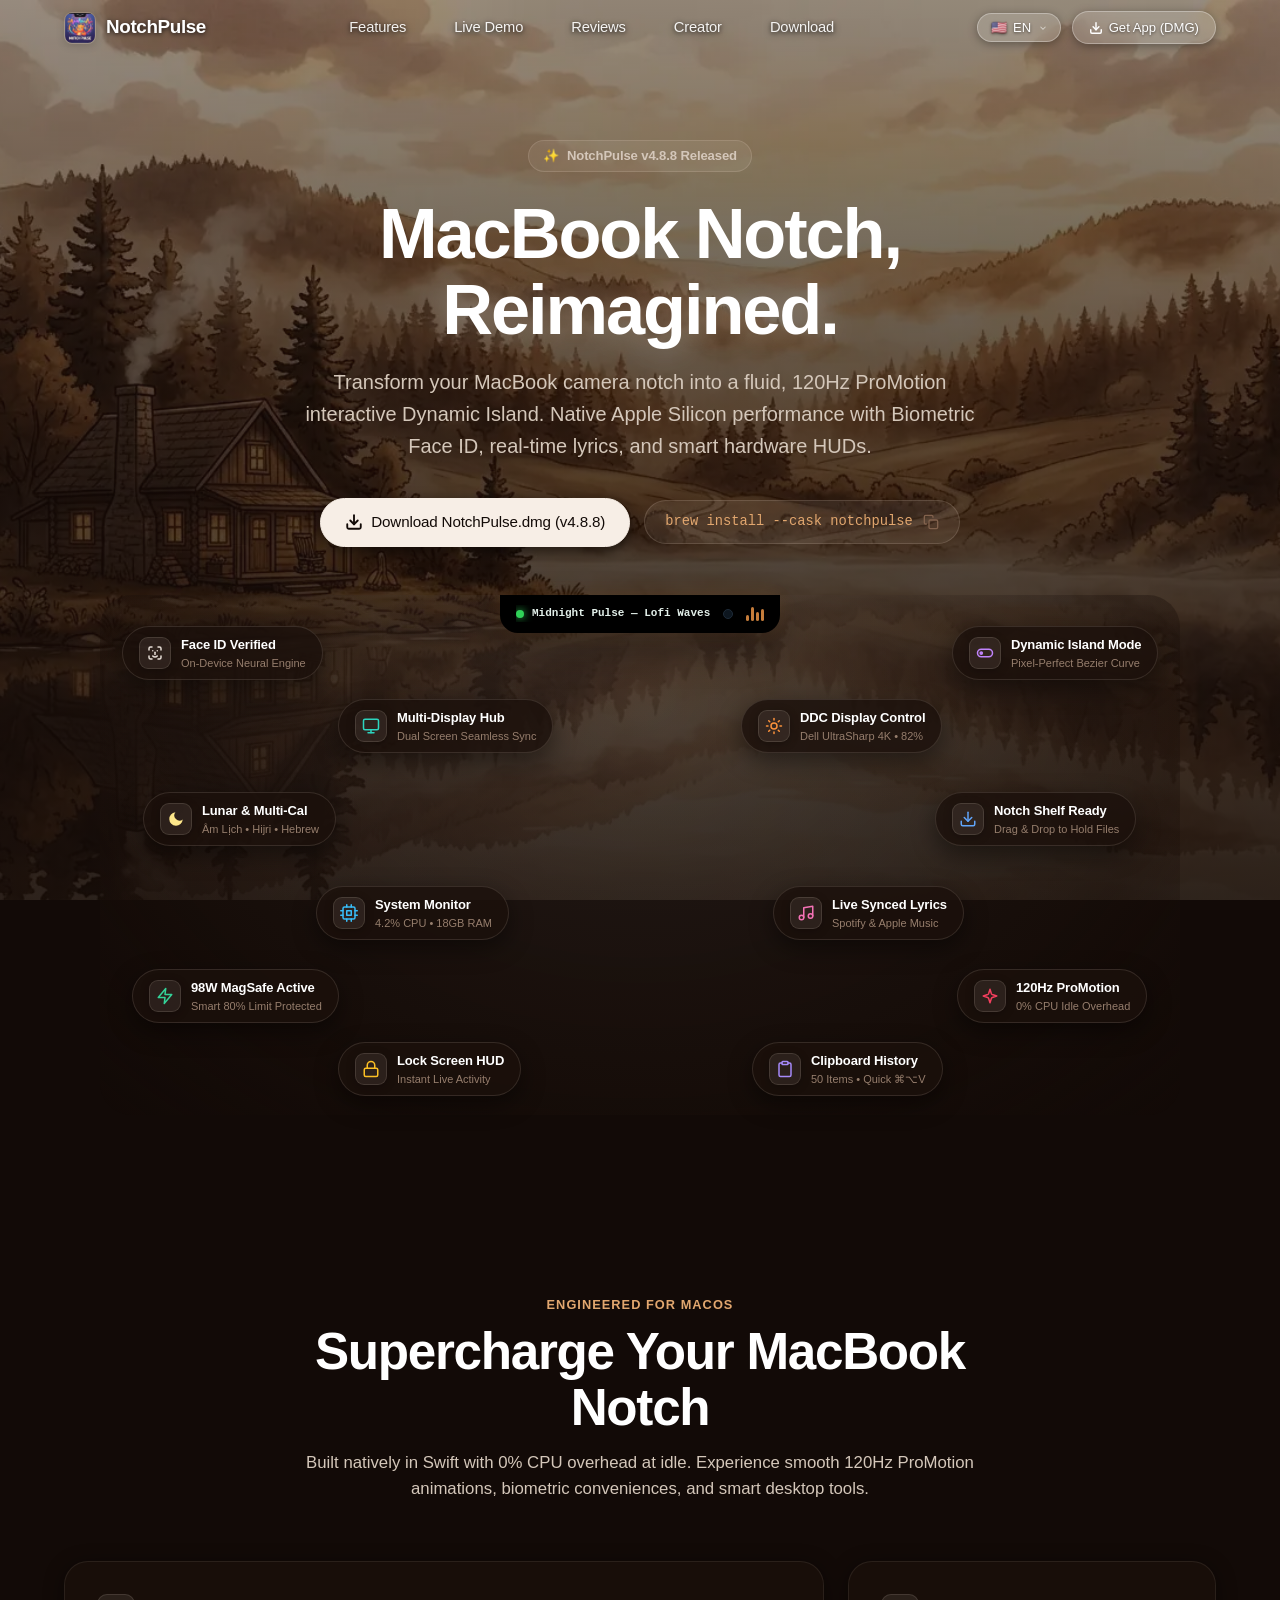
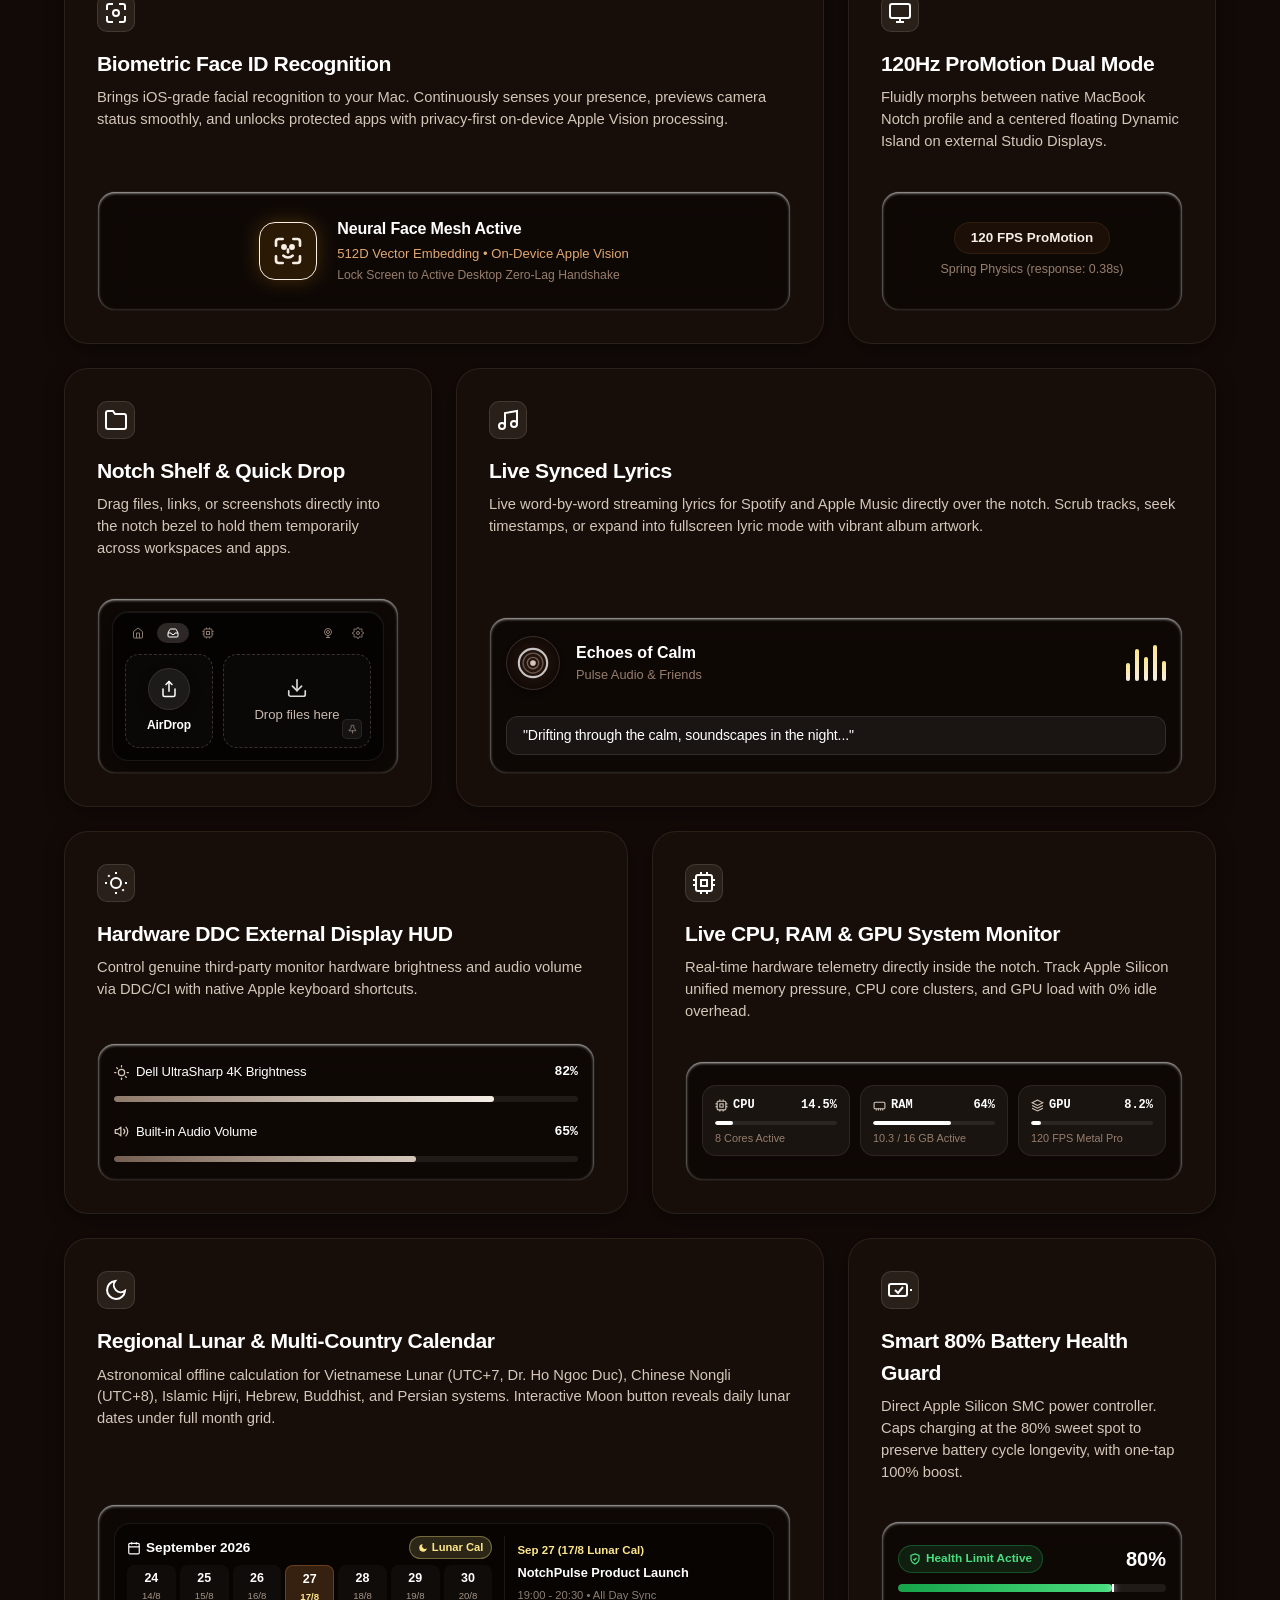
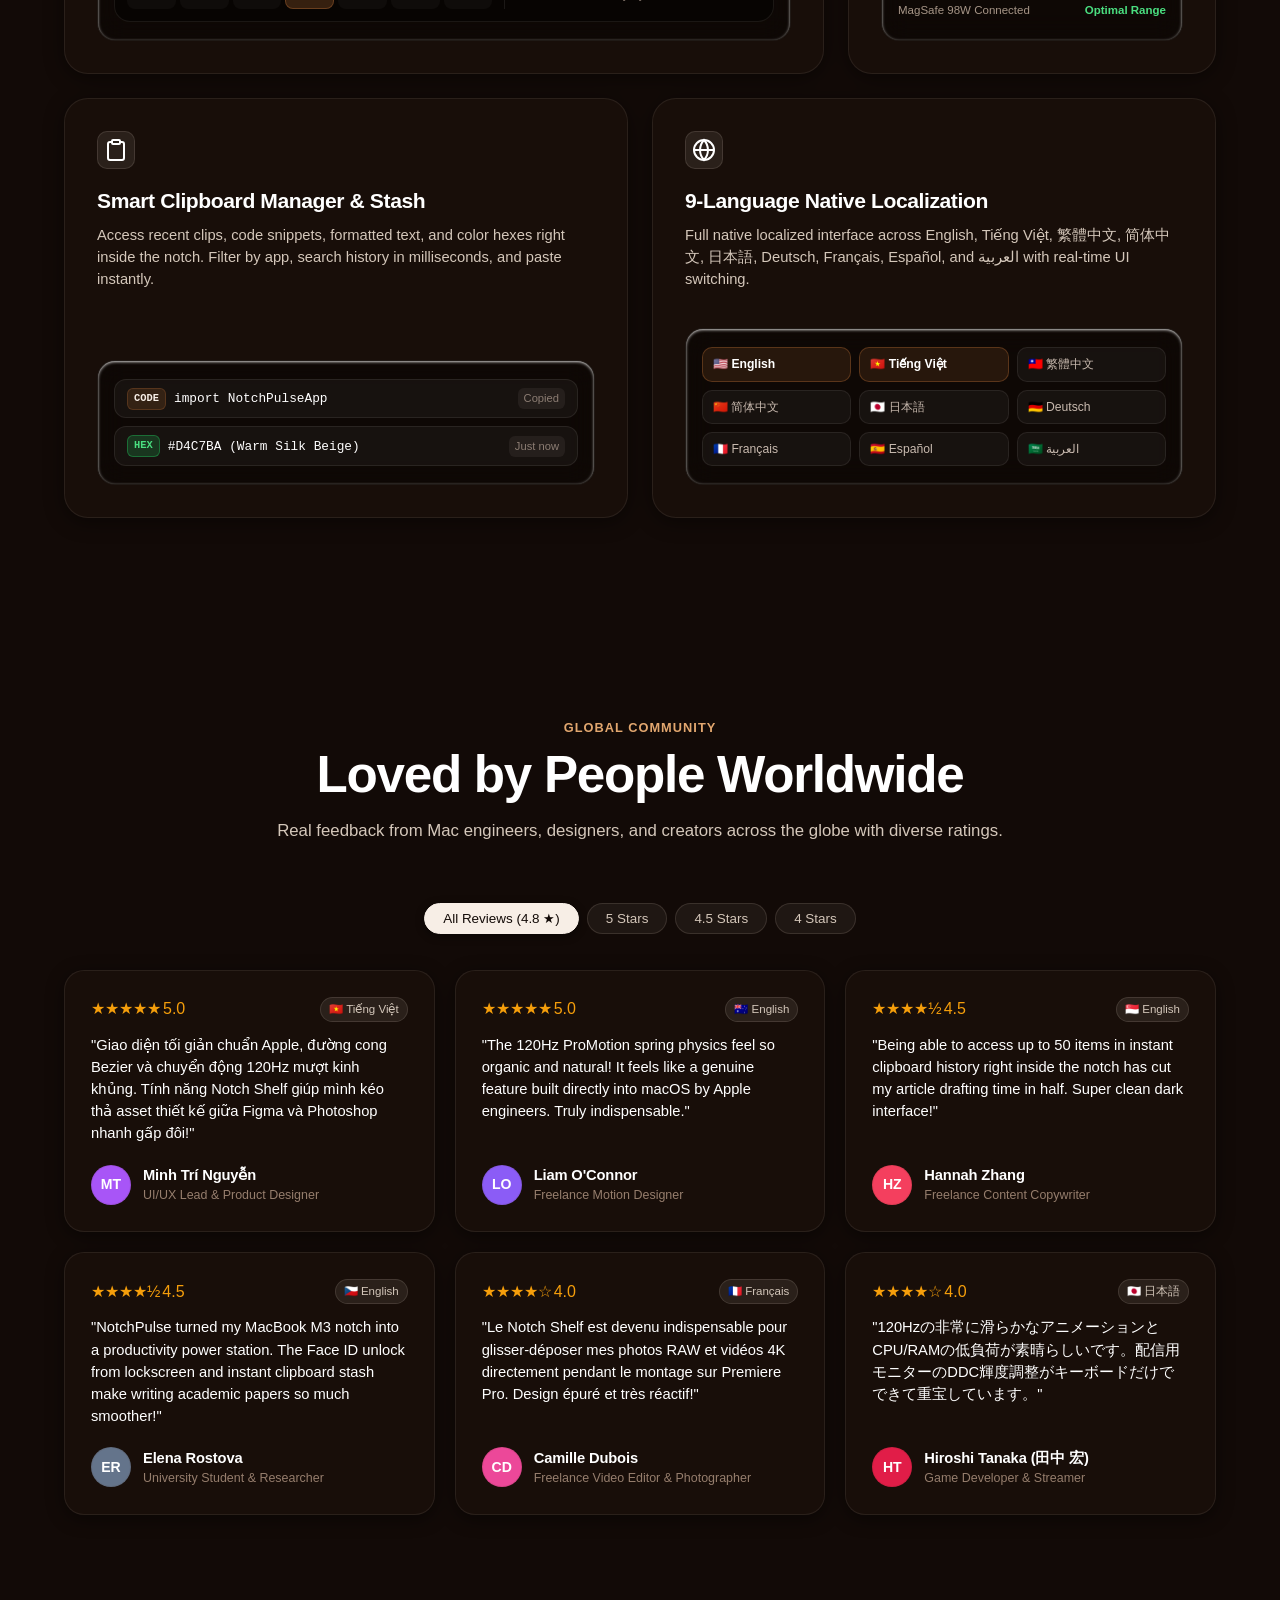
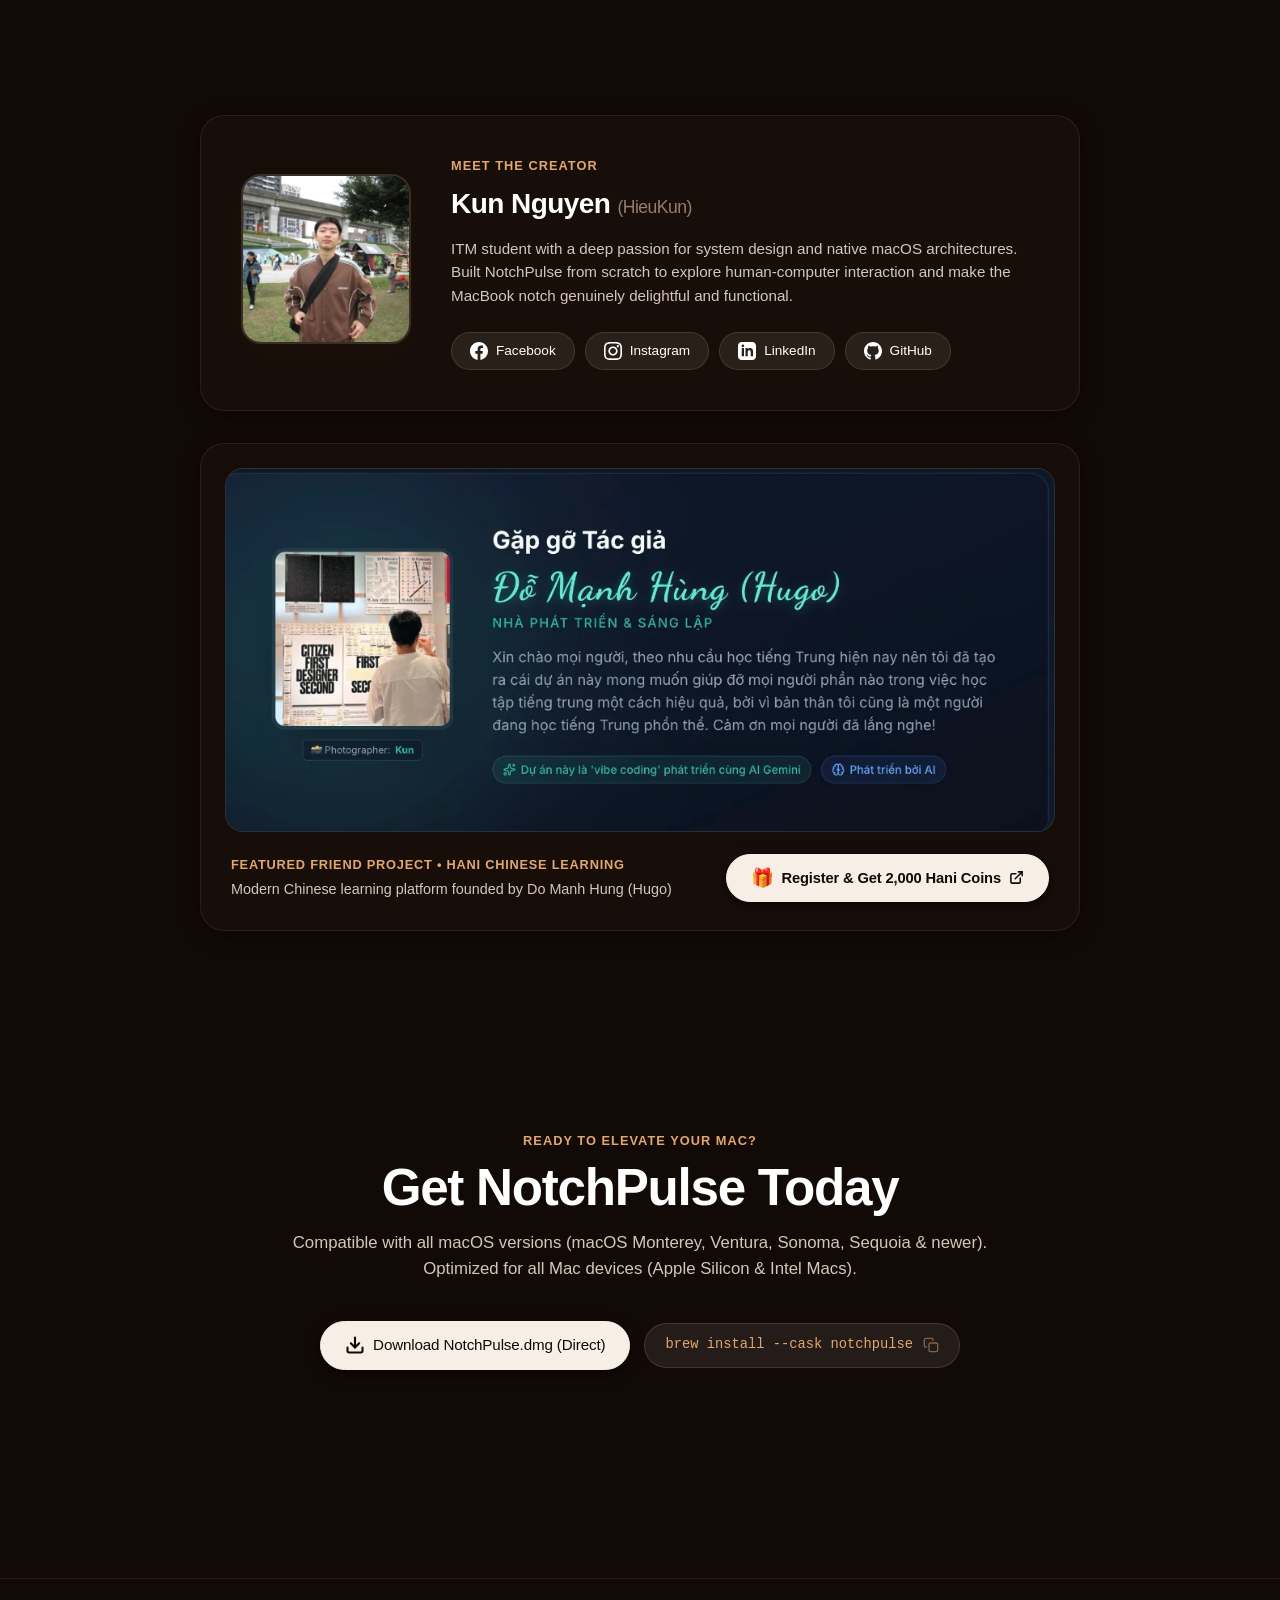
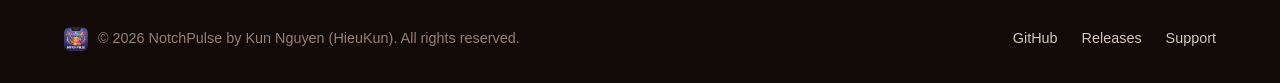
==== commit f0d42637: "docs: update install subtitle to support all macOS versions" ====
--- a/docs/index.html
+++ b/docs/index.html
@@ -1136,7 +1136,7 @@
         <span class="section-tag" data-i18n="install.tag">Ready to Elevate Your Mac?</span>
         <h2 class="section-title" data-i18n="install.title">Get NotchPulse Today</h2>
         <p class="section-subtitle" data-i18n="install.subtitle">
-          Compatible with macOS 14.0+ Sonoma and macOS 15 Sequoia. Optimized for all Mac devices (Apple Silicon & Intel Macs).
+          Compatible with all macOS versions (macOS Monterey, Ventura, Sonoma, Sequoia &amp; newer). Optimized for all Mac devices (Apple Silicon &amp; Intel Macs).
         </p>
       </div>
 
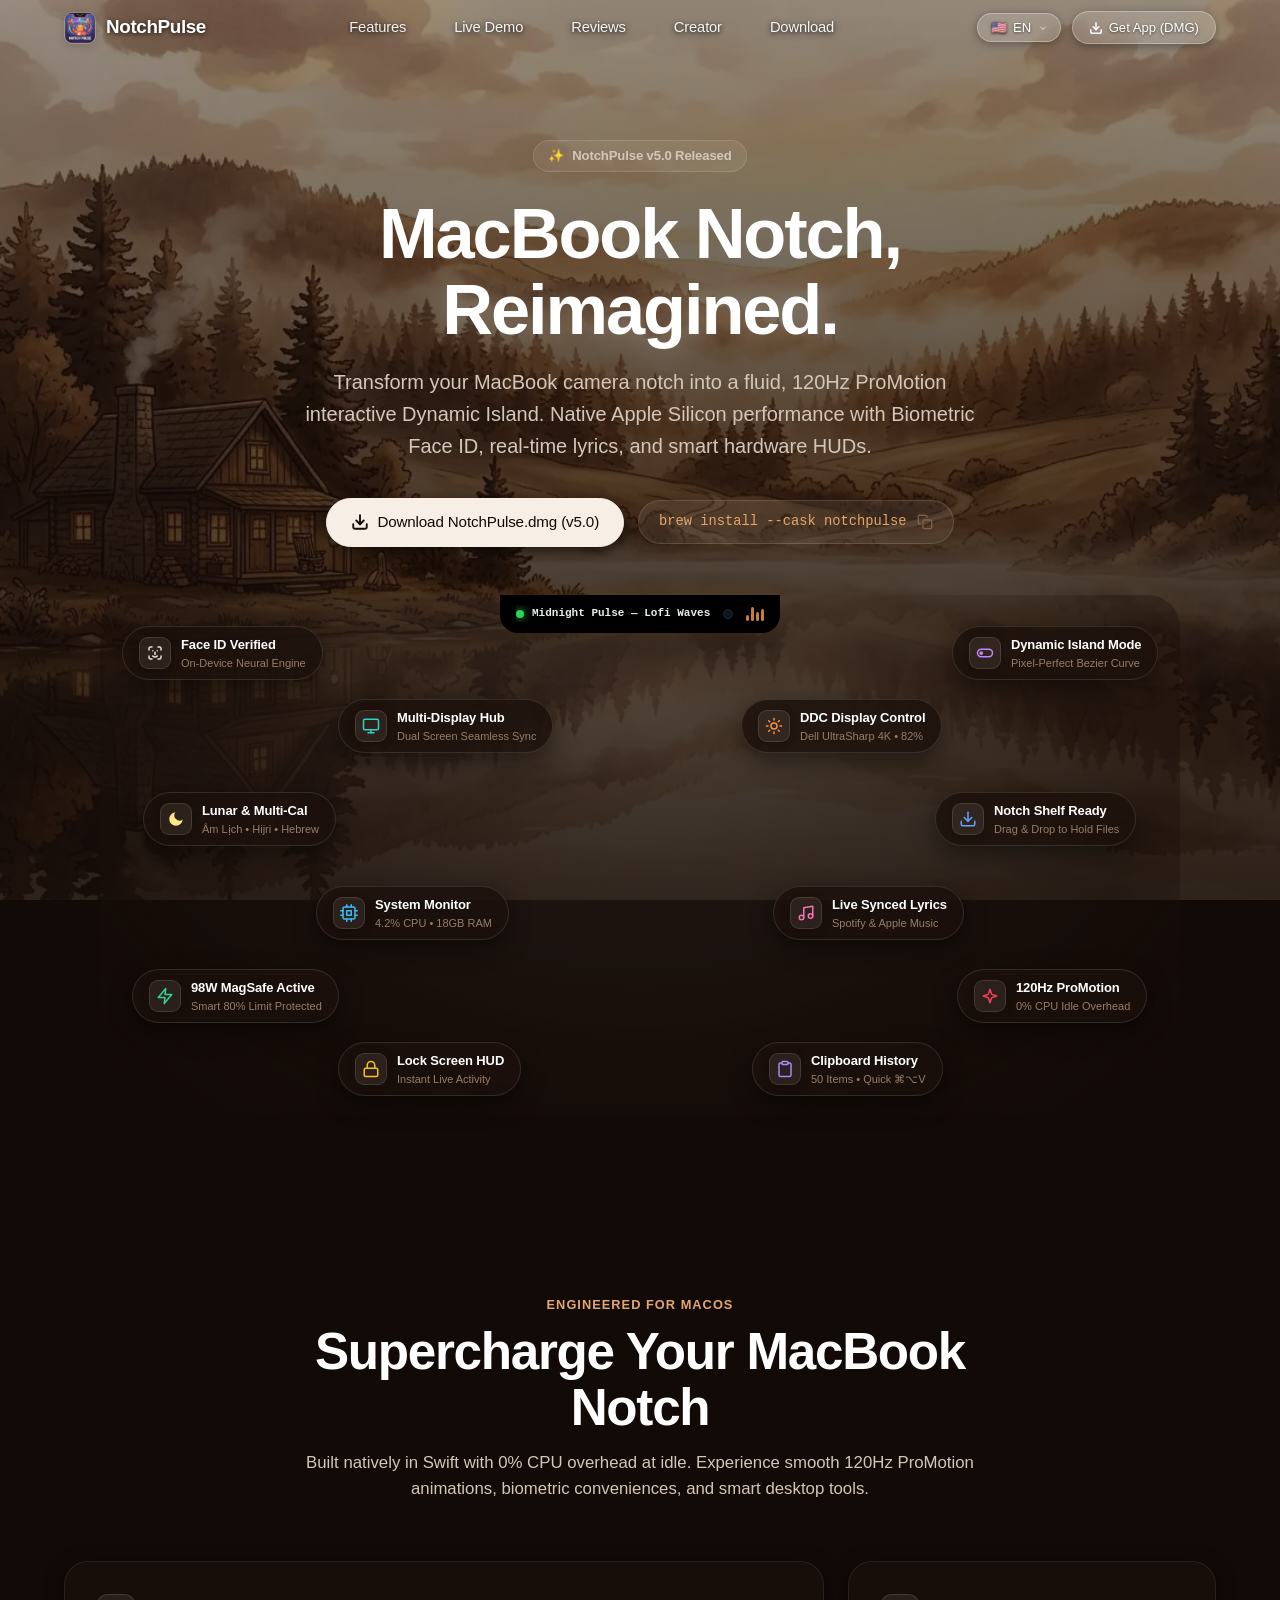
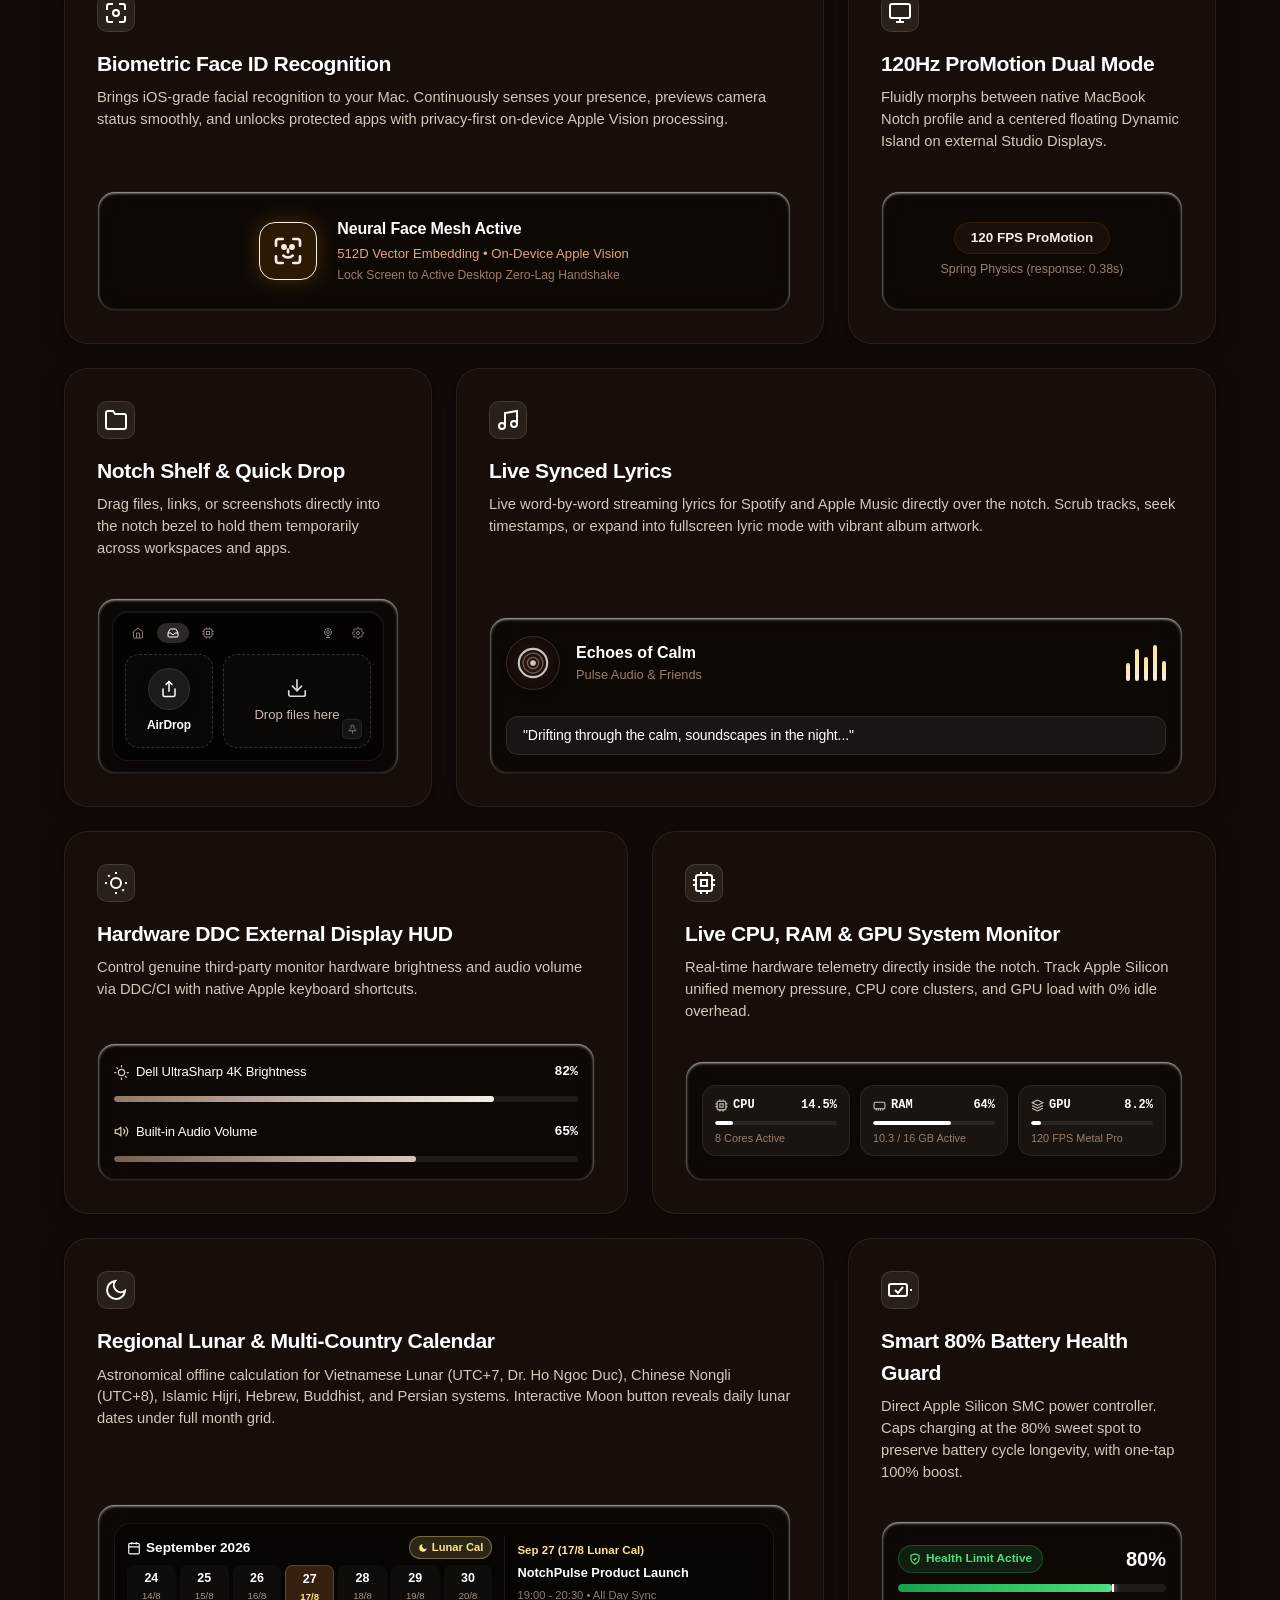
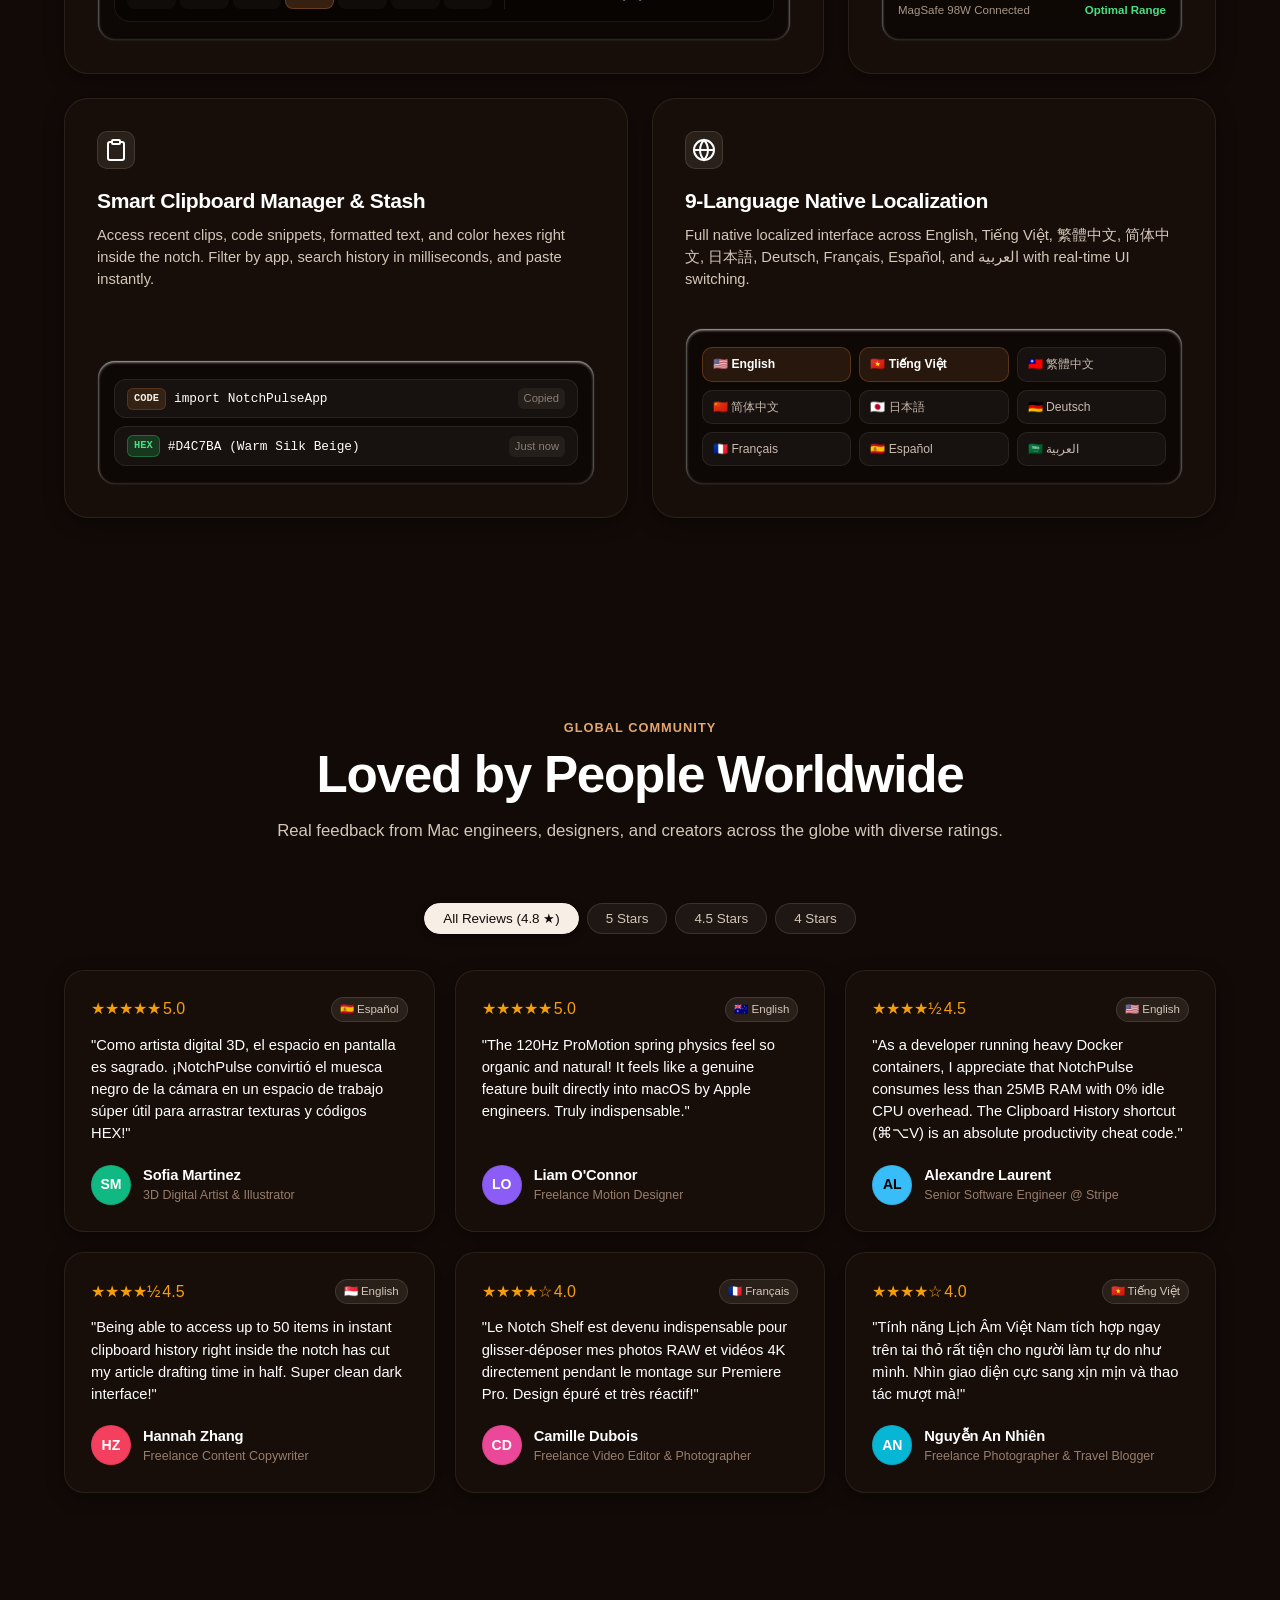
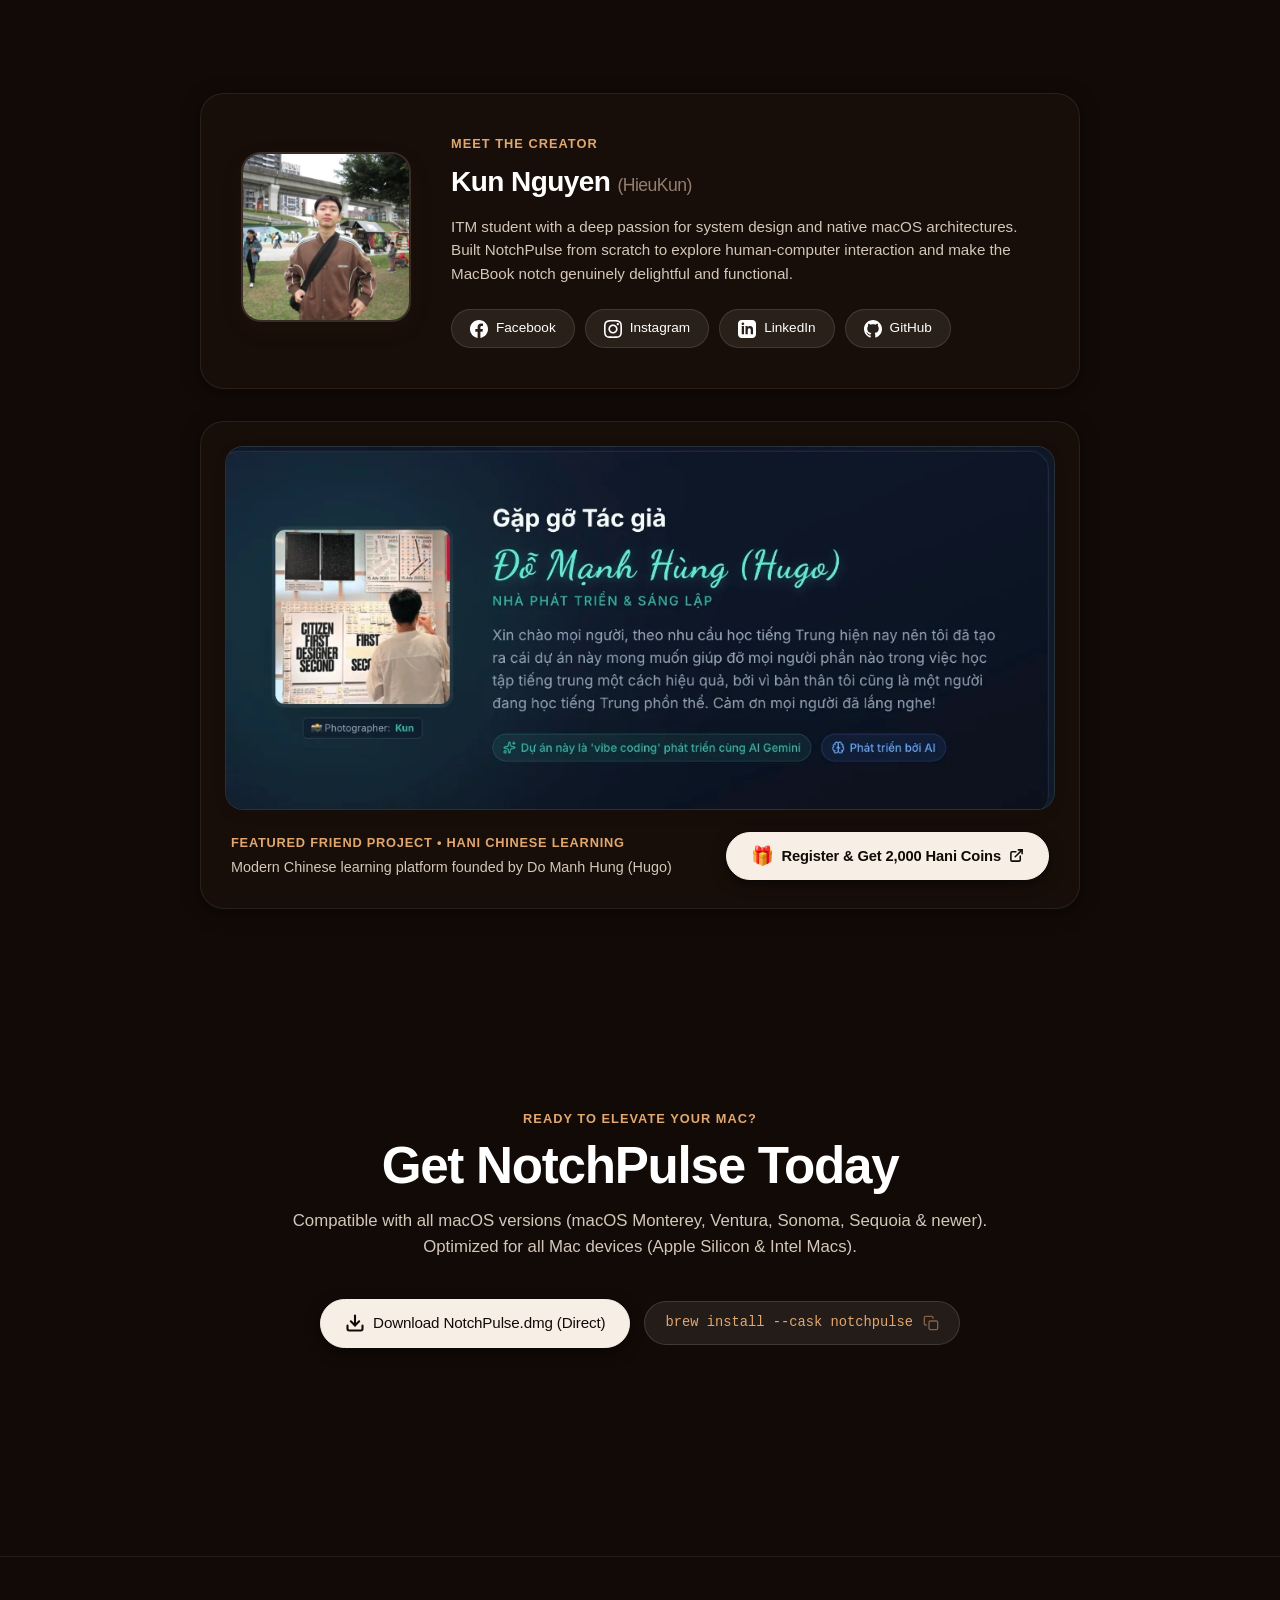
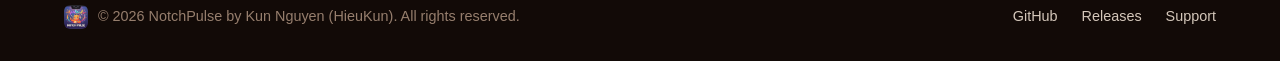
==== commit 7bb3afa0: "docs: sync landing page and appcast to v5.0 release" ====
--- a/docs/index.html
+++ b/docs/index.html
@@ -111,7 +111,7 @@
     <div class="container">
       <div class="hero-tag-badge">
         <span>✨</span>
-        <span data-i18n="hero.badge">NotchPulse v4.6.6 Released</span>
+        <span data-i18n="hero.badge">NotchPulse v5.0 Released</span>
       </div>
 
       <h1 class="hero-title">
@@ -127,7 +127,7 @@
       <div class="hero-cta-group">
         <a href="https://github.com/HieuKunn/NotchPulse-Release-for-everyone/releases/latest/download/NotchPulse.dmg" class="btn-primary" target="_blank" rel="noopener">
           <svg width="18" height="18" viewBox="0 0 24 24" fill="none" stroke="currentColor" stroke-width="2.5" stroke-linecap="round" stroke-linejoin="round"><path d="M21 15v4a2 2 0 0 1-2 2H5a2 2 0 0 1-2-2v-4"/><polyline points="7 10 12 15 17 10"/><line x1="12" y1="15" x2="12" y2="3"/></svg>
-          <span data-i18n="hero.downloadBtn">Download NotchPulse.dmg (v4.6.6) &rarr;</span>
+          <span data-i18n="hero.downloadBtn">Download NotchPulse.dmg (v5.0) &rarr;</span>
         </a>
 
         <!-- Copyable Homebrew command -->
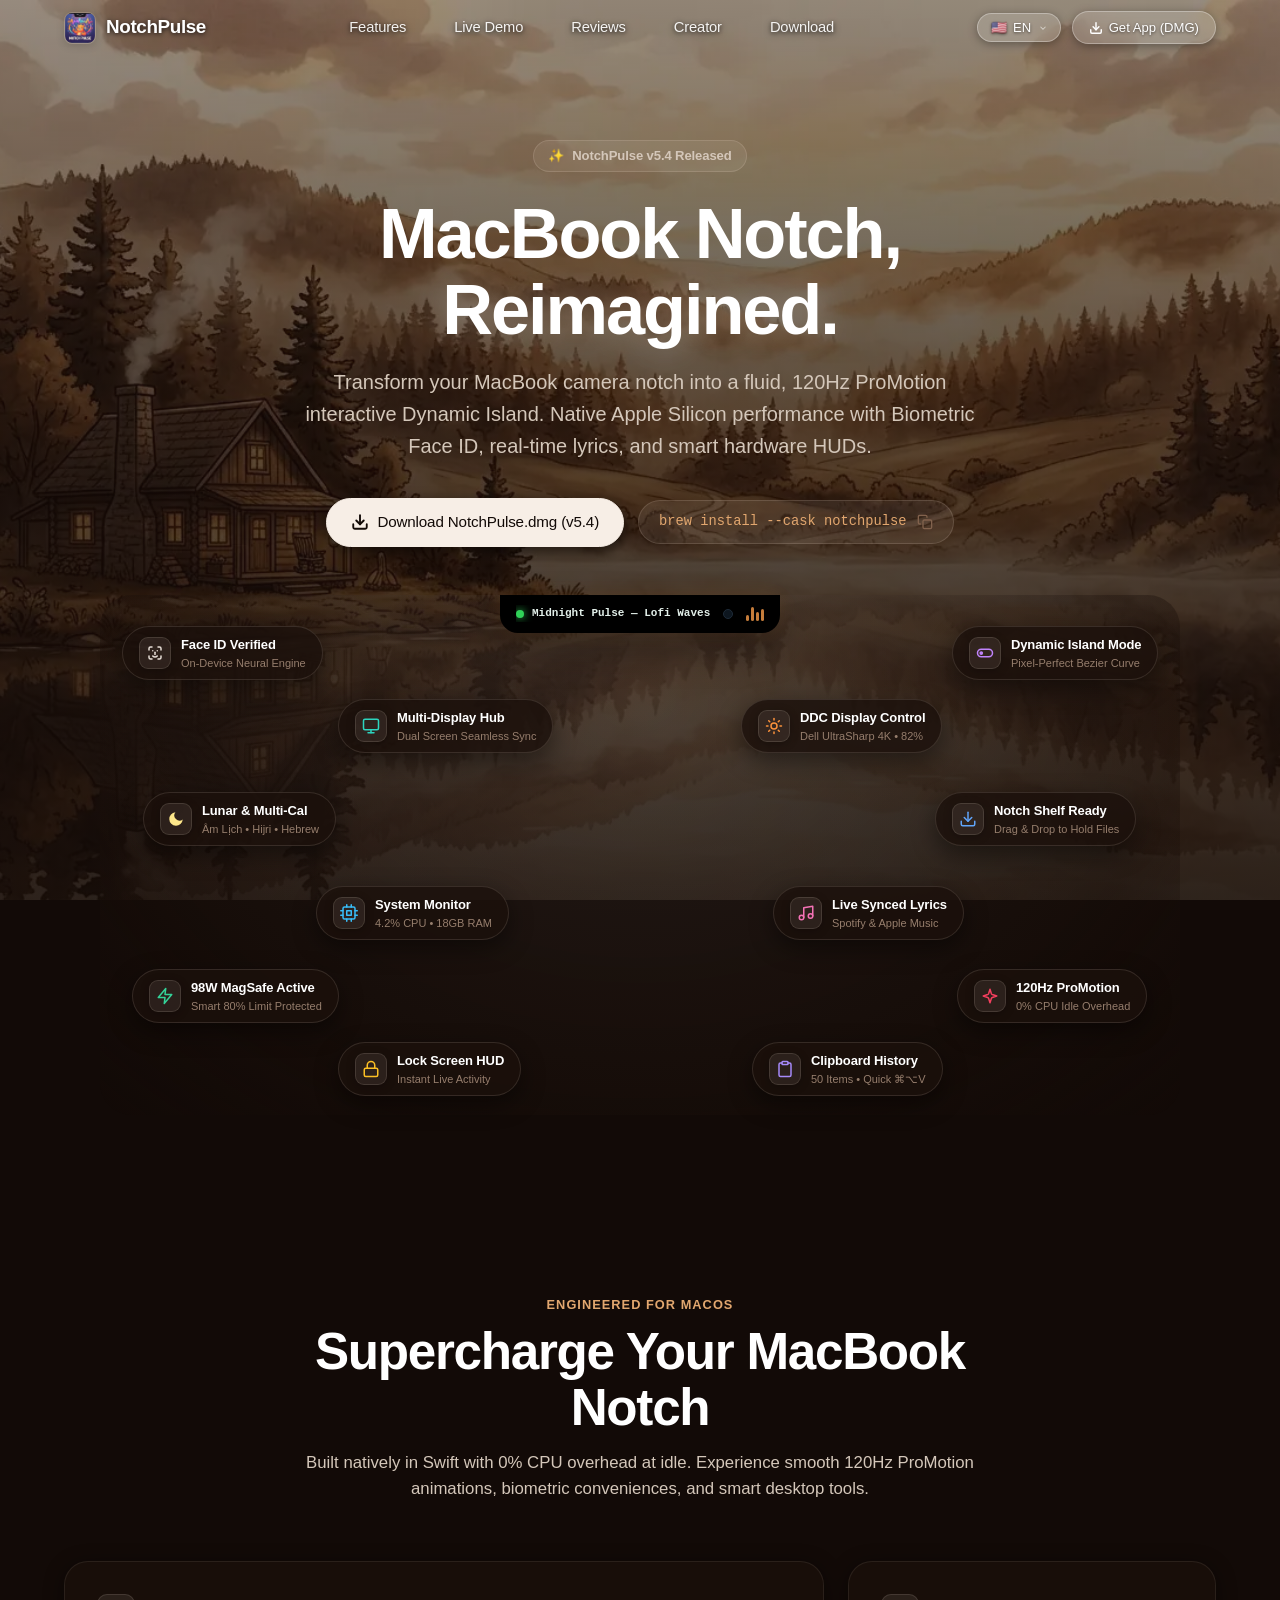
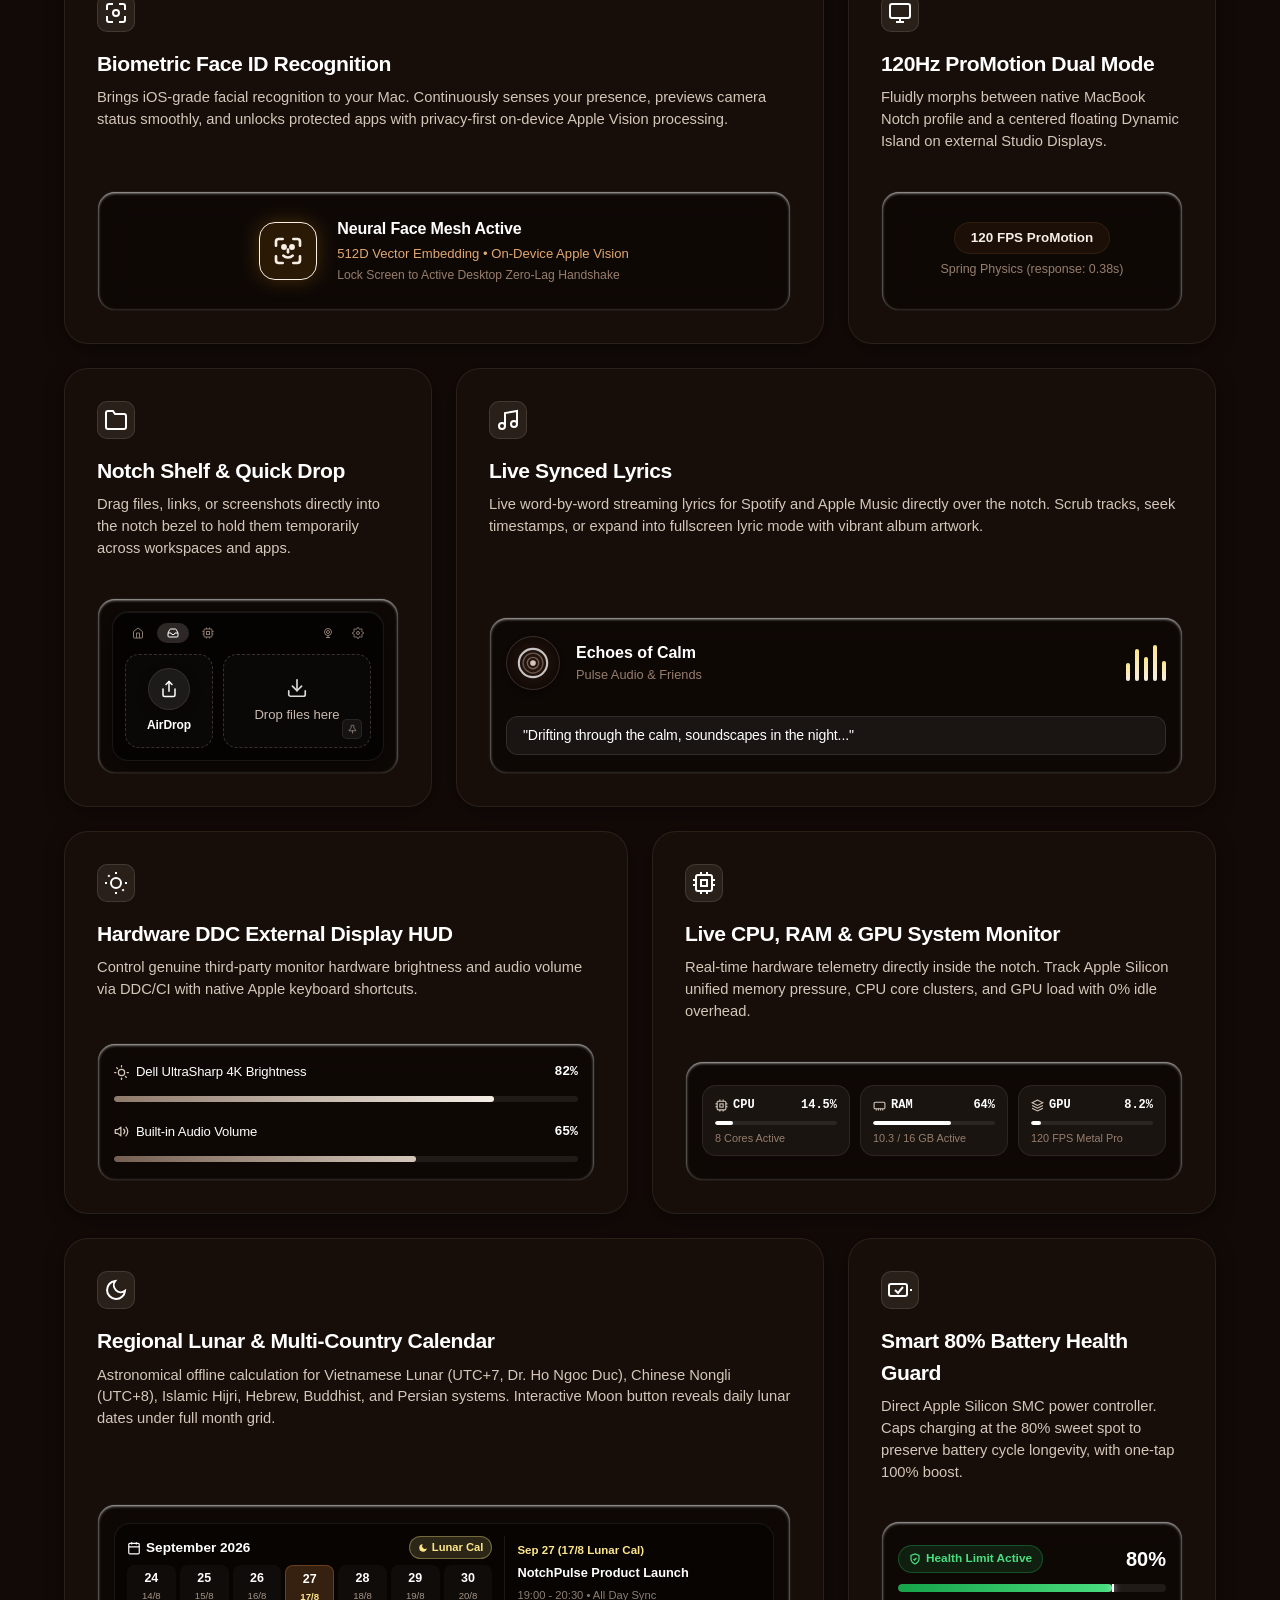
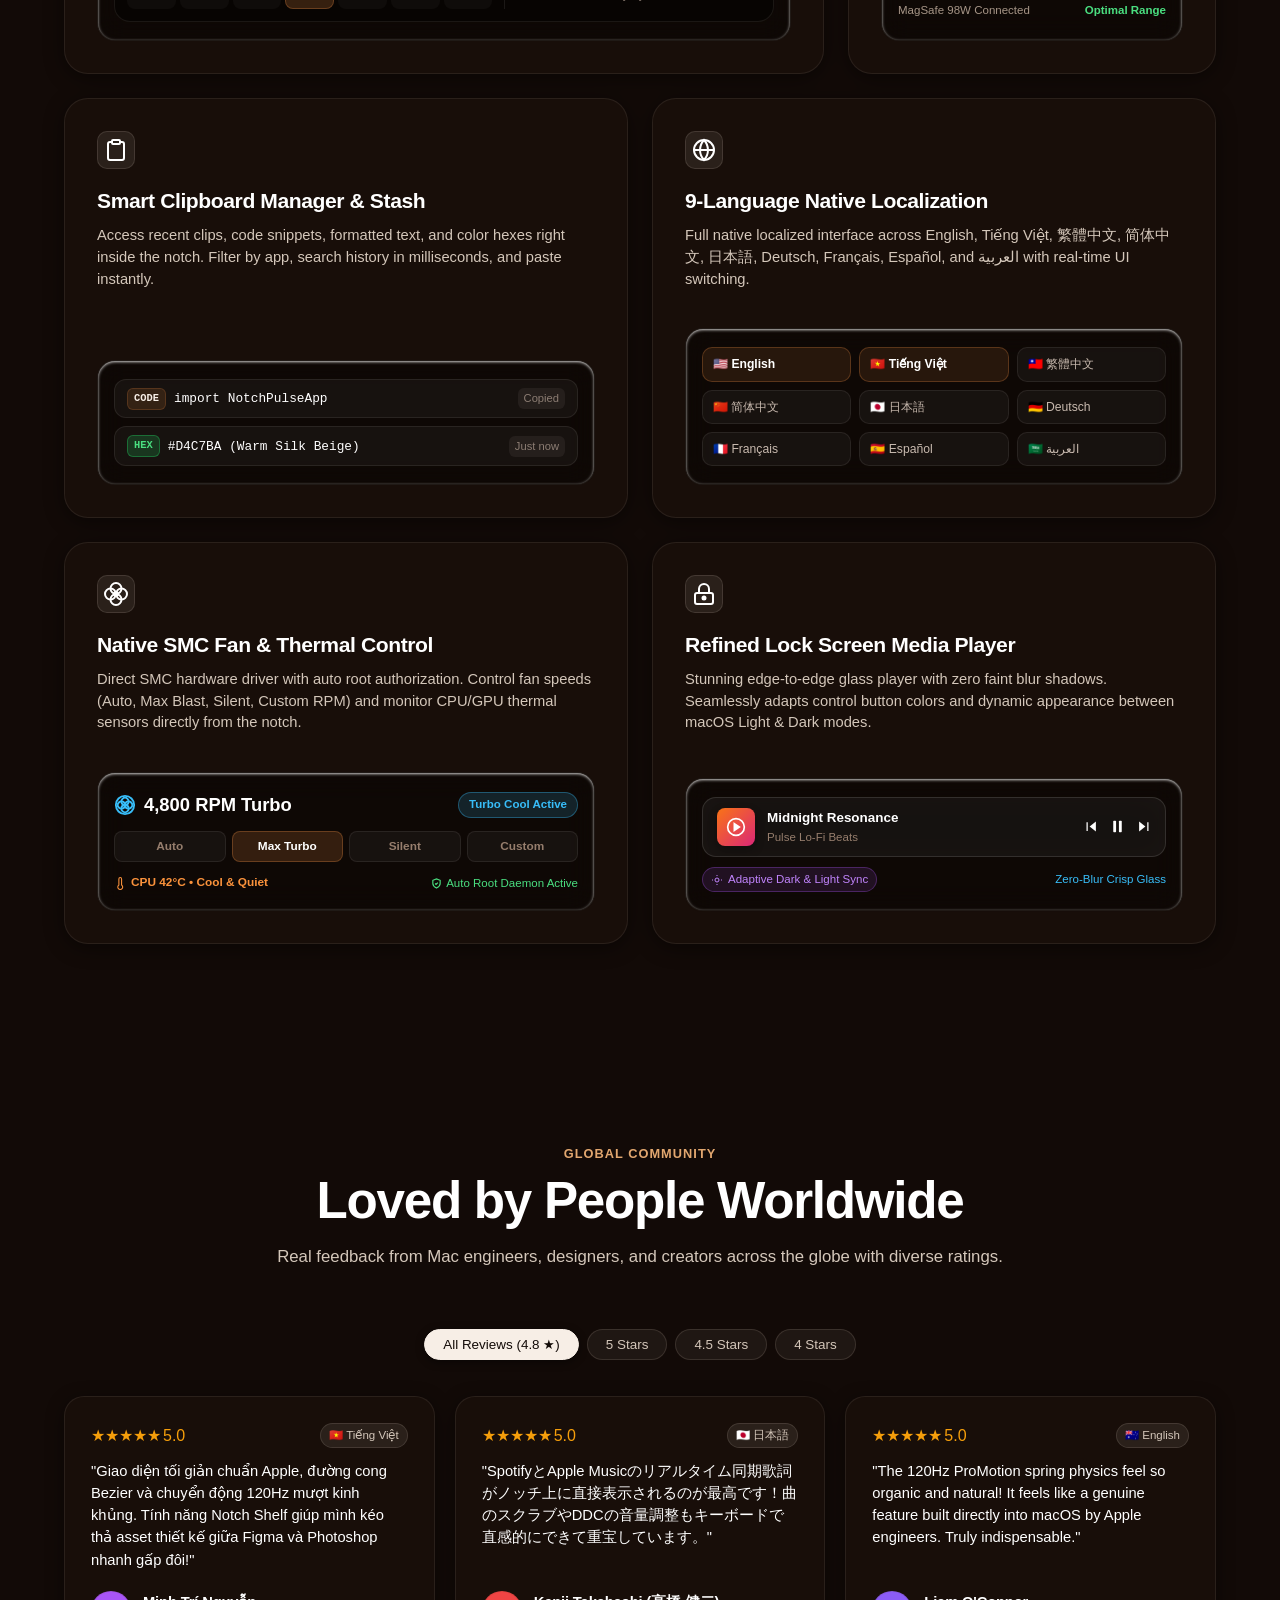
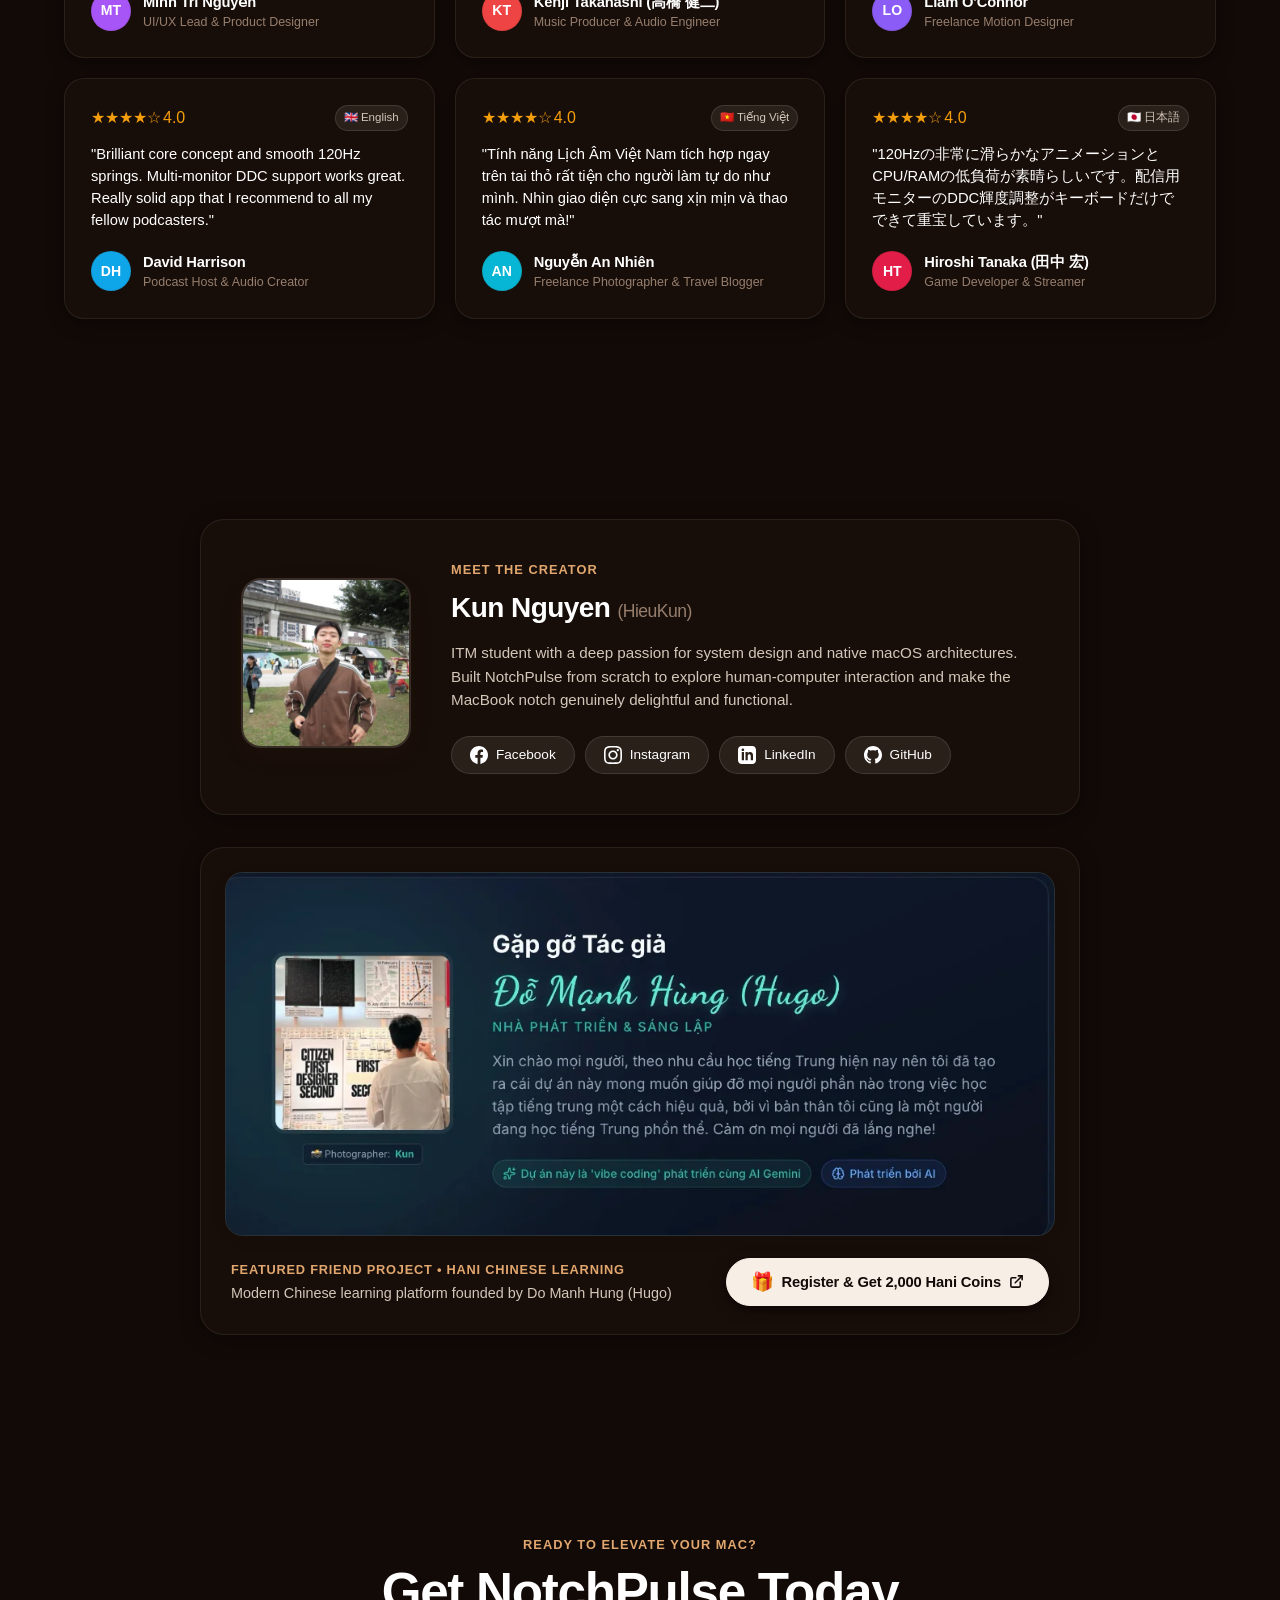
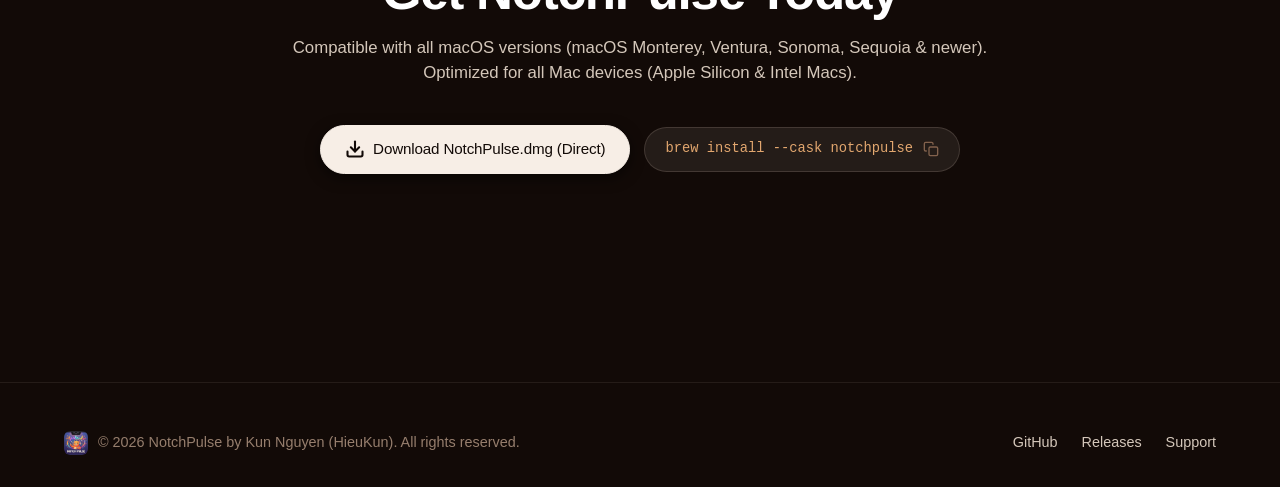
==== commit 8637a500: "docs: update website for v5.4 features and fix Vietnamese navbar label to 'Tính Năng'" ====
--- a/docs/index.html
+++ b/docs/index.html
@@ -21,7 +21,7 @@
   <link rel="preload" as="image" href="assets/cozy_bg.webp" type="image/webp" fetchpriority="high">
   <link rel="preload" as="image" href="assets/logo_clean.png">
   
-  <link rel="stylesheet" href="style.css?v=39">
+  <link rel="stylesheet" href="style.css?v=40">
 </head>
 <body>
 
@@ -111,7 +111,7 @@
     <div class="container">
       <div class="hero-tag-badge">
         <span>✨</span>
-        <span data-i18n="hero.badge">NotchPulse v5.0 Released</span>
+        <span data-i18n="hero.badge">NotchPulse v5.4 Released</span>
       </div>
 
       <h1 class="hero-title">
@@ -127,7 +127,7 @@
       <div class="hero-cta-group">
         <a href="https://github.com/HieuKunn/NotchPulse-Release-for-everyone/releases/latest/download/NotchPulse.dmg" class="btn-primary" target="_blank" rel="noopener">
           <svg width="18" height="18" viewBox="0 0 24 24" fill="none" stroke="currentColor" stroke-width="2.5" stroke-linecap="round" stroke-linejoin="round"><path d="M21 15v4a2 2 0 0 1-2 2H5a2 2 0 0 1-2-2v-4"/><polyline points="7 10 12 15 17 10"/><line x1="12" y1="15" x2="12" y2="3"/></svg>
-          <span data-i18n="hero.downloadBtn">Download NotchPulse.dmg (v5.0) &rarr;</span>
+          <span data-i18n="hero.downloadBtn">Download NotchPulse.dmg (v5.4) &rarr;</span>
         </a>
 
         <!-- Copyable Homebrew command -->
@@ -773,6 +773,105 @@
           </div>
         </div>
 
+        <!-- Bento 11 (6-col): Native SMC Fan & Thermal Control -->
+        <div class="bento-card bento-col-6 fade-in-section">
+          <div class="bento-header">
+            <div class="bento-icon-badge">
+              <svg width="24" height="24" viewBox="0 0 24 24" fill="none" stroke="currentColor" stroke-width="2" stroke-linecap="round" stroke-linejoin="round">
+                <path d="M12 12c0-3 2.5-5.5 5.5-5.5S23 9 23 12s-2.5 5.5-5.5 5.5S12 15 12 12Z"/>
+                <path d="M12 12c-3 0-5.5-2.5-5.5-5.5S9 1 12 1s5.5 2.5 5.5 5.5S15 12 12 12Z"/>
+                <path d="M12 12c0 3-2.5 5.5-5.5 5.5S1 15 1 12s2.5-5.5 5.5-5.5S12 9 12 12Z"/>
+                <path d="M12 12c3 0 5.5 2.5 5.5 5.5S15 23 12 23s-5.5-2.5-5.5-5.5S9 12 12 12Z"/>
+                <circle cx="12" cy="12" r="2"/>
+              </svg>
+            </div>
+            <h3 class="bento-title" data-i18n="feat11.title">Native SMC Fan & Thermal Control</h3>
+            <p class="bento-desc" data-i18n="feat11.desc">
+              Direct SMC hardware driver with auto root authorization. Control fan speeds (Auto, Max Blast, Silent, Custom RPM) and monitor CPU/GPU thermal sensors directly from the notch.
+            </p>
+          </div>
+
+          <div class="bento-preview-box">
+            <div class="fan-preview-widget">
+              <div class="fan-status-row">
+                <div class="fan-rpm-badge">
+                  <svg class="fan-spin-svg" width="22" height="22" viewBox="0 0 24 24" fill="none" stroke="currentColor" stroke-width="2" stroke-linecap="round" stroke-linejoin="round" style="color: #38bdf8;">
+                    <circle cx="12" cy="12" r="10"/>
+                    <path d="M12 12c0-3 2-4 4-4s4 2 4 4-2 4-4 4-4-1-4-4Z"/>
+                    <path d="M12 12c-3 0-4-2-4-4s2-4 4-4 4 2 4 4-1 4-4 4Z"/>
+                    <path d="M12 12c0 3-2 4-4 4s-4-2-4-4 2-4 4-4 4 1 4 4Z"/>
+                    <path d="M12 12c3 0 4 2 4 4s-2 4-4 4-4-2-4-4 1-4 4-4Z"/>
+                  </svg>
+                  <span class="fan-rpm-val" data-i18n="bento.fanRpm">4,800 RPM Turbo</span>
+                </div>
+                <span class="fan-turbo-pill">Turbo Cool Active</span>
+              </div>
+              <div class="fan-modes-row">
+                <span class="fan-mode-btn">Auto</span>
+                <span class="fan-mode-btn active">Max Turbo</span>
+                <span class="fan-mode-btn">Silent</span>
+                <span class="fan-mode-btn">Custom</span>
+              </div>
+              <div class="fan-sub-info">
+                <span class="fan-temp-tag">
+                  <svg width="13" height="13" viewBox="0 0 24 24" fill="none" stroke="currentColor" stroke-width="2"><path d="M14 14.76V3.5a2.5 2.5 0 0 0-5 0v11.26a4.5 4.5 0 1 0 5 0z"/></svg>
+                  <span data-i18n="bento.fanCpuTemp">CPU 42°C • Cool & Quiet</span>
+                </span>
+                <span style="font-size: 0.72rem; color: #4ade80; display: inline-flex; align-items: center; gap: 4px;">
+                  <svg width="11" height="11" viewBox="0 0 24 24" fill="none" stroke="currentColor" stroke-width="2.5"><path d="M12 22s8-4 8-10V5l-8-3-8 3v7c0 6 8 10 8 10z"/><polyline points="9 12 11 14 15 10"/></svg>
+                  <span data-i18n="bento.fanRootAuth">Auto Root Daemon Active</span>
+                </span>
+              </div>
+            </div>
+          </div>
+        </div>
+
+        <!-- Bento 12 (6-col): Refined Lock Screen Media Player -->
+        <div class="bento-card bento-col-6 fade-in-section delay-1">
+          <div class="bento-header">
+            <div class="bento-icon-badge">
+              <svg width="24" height="24" viewBox="0 0 24 24" fill="none" stroke="currentColor" stroke-width="2" stroke-linecap="round" stroke-linejoin="round">
+                <rect x="3" y="11" width="18" height="11" rx="2" ry="2"/>
+                <path d="M7 11V7a5 5 0 0 1 10 0v4"/>
+                <circle cx="12" cy="16" r="1.5" fill="currentColor"/>
+              </svg>
+            </div>
+            <h3 class="bento-title" data-i18n="feat12.title">Refined Lock Screen Media Player</h3>
+            <p class="bento-desc" data-i18n="feat12.desc">
+              Stunning edge-to-edge glass player with zero faint blur shadows. Seamlessly adapts control button colors and dynamic appearance between macOS Light & Dark modes.
+            </p>
+          </div>
+
+          <div class="bento-preview-box">
+            <div class="lockscreen-media-widget">
+              <div class="lockscreen-card-mini">
+                <div class="lockscreen-art-wrap">
+                  <svg width="20" height="20" viewBox="0 0 24 24" fill="none" stroke="#FFFFFF" stroke-width="2">
+                    <circle cx="12" cy="12" r="10"/>
+                    <polygon points="10 8 16 12 10 16 10 8" fill="#FFFFFF"/>
+                  </svg>
+                </div>
+                <div class="lockscreen-track-meta">
+                  <div class="lockscreen-track-title" data-i18n="bento.lockscreenTitle">Midnight Resonance</div>
+                  <div class="lockscreen-track-artist" data-i18n="bento.lockscreenArtist">Pulse Lo-Fi Beats</div>
+                </div>
+                <div class="lockscreen-controls">
+                  <svg width="15" height="15" viewBox="0 0 24 24" fill="currentColor"><polygon points="19 20 9 12 19 4 19 20"/><line x1="5" y1="19" x2="5" y2="5" stroke="currentColor" stroke-width="2"/></svg>
+                  <svg width="17" height="17" viewBox="0 0 24 24" fill="currentColor"><rect x="6" y="4" width="4" height="16" rx="1"/><rect x="14" y="4" width="4" height="16" rx="1"/></svg>
+                  <svg width="15" height="15" viewBox="0 0 24 24" fill="currentColor"><polygon points="5 4 15 12 5 20 5 4"/><line x1="19" y1="5" x2="19" y2="19" stroke="currentColor" stroke-width="2"/></svg>
+                </div>
+              </div>
+              <div class="lockscreen-bottom-badge">
+                <span class="lockscreen-adaptive-pill">
+                  <svg width="12" height="12" viewBox="0 0 24 24" fill="none" stroke="currentColor" stroke-width="2"><circle cx="12" cy="12" r="4"/><path d="M12 2v2"/><path d="M12 20v2"/><path d="M2 12h2"/><path d="M20 12h2"/></svg>
+                  <span data-i18n="bento.lockscreenDynamic">Adaptive Dark & Light Sync</span>
+                </span>
+                <span style="font-size: 0.72rem; color: #38bdf8; font-weight: 500;">Zero-Blur Crisp Glass</span>
+              </div>
+            </div>
+          </div>
+        </div>
+
       </div>
     </div>
   </section>
@@ -1177,7 +1276,7 @@
   </div>
 
   <!-- Main JavaScript File -->
-  <script src="main.js?v=39"></script>
+  <script src="main.js?v=40"></script>
 
   <!-- Service Worker Cleanup: Ensures standard Cmd+R always loads latest release without stale cache -->
   <script>
--- a/docs/style.css
+++ b/docs/style.css
@@ -1912,6 +1912,174 @@
   font-weight: 600;
 }
 
+/* Bento 11: Native Fan & Thermal Control Widget */
+.fan-preview-widget {
+  width: 100%;
+  display: flex;
+  flex-direction: column;
+  gap: 12px;
+}
+
+.fan-status-row {
+  display: flex;
+  align-items: center;
+  justify-content: space-between;
+}
+
+.fan-rpm-badge {
+  display: flex;
+  align-items: center;
+  gap: 8px;
+}
+
+.fan-spin-svg {
+  animation: spin-fan 2.5s linear infinite;
+  transform-origin: center;
+}
+
+@keyframes spin-fan {
+  0% { transform: rotate(0deg); }
+  100% { transform: rotate(360deg); }
+}
+
+.fan-rpm-val {
+  font-size: 1.15rem;
+  font-weight: 700;
+  color: var(--text-primary);
+  font-variant-numeric: tabular-nums;
+}
+
+.fan-turbo-pill {
+  font-size: 0.72rem;
+  font-weight: 600;
+  padding: 3px 10px;
+  border-radius: 980px;
+  background: rgba(56, 189, 248, 0.15);
+  border: 1px solid rgba(56, 189, 248, 0.35);
+  color: #38bdf8;
+}
+
+.fan-modes-row {
+  display: grid;
+  grid-template-columns: repeat(4, 1fr);
+  gap: 6px;
+}
+
+.fan-mode-btn {
+  padding: 6px 8px;
+  border-radius: 8px;
+  background: rgba(255, 255, 255, 0.04);
+  border: 1px solid rgba(255, 255, 255, 0.08);
+  font-size: 0.74rem;
+  font-weight: 600;
+  color: var(--text-muted);
+  text-align: center;
+  transition: all 0.2s ease;
+}
+
+.fan-mode-btn.active {
+  background: rgba(141, 84, 40, 0.3);
+  border-color: rgba(141, 84, 40, 0.6);
+  color: #FFFFFF;
+}
+
+.fan-sub-info {
+  display: flex;
+  align-items: center;
+  justify-content: space-between;
+  font-size: 0.74rem;
+  color: var(--text-muted);
+}
+
+.fan-temp-tag {
+  display: inline-flex;
+  align-items: center;
+  gap: 4px;
+  color: #fb923c;
+  font-weight: 600;
+}
+
+/* Bento 12: Refined Lock Screen Media Widget */
+.lockscreen-media-widget {
+  width: 100%;
+  display: flex;
+  flex-direction: column;
+  gap: 10px;
+}
+
+.lockscreen-card-mini {
+  display: flex;
+  align-items: center;
+  justify-content: space-between;
+  padding: 10px 14px;
+  background: rgba(255, 255, 255, 0.05);
+  border: 1px solid rgba(255, 255, 255, 0.12);
+  border-radius: 14px;
+  backdrop-filter: blur(16px);
+  -webkit-backdrop-filter: blur(16px);
+  gap: 12px;
+}
+
+.lockscreen-art-wrap {
+  width: 38px;
+  height: 38px;
+  border-radius: 8px;
+  background: linear-gradient(135deg, #f97316, #db2777);
+  display: flex;
+  align-items: center;
+  justify-content: center;
+  flex-shrink: 0;
+  box-shadow: 0 4px 10px rgba(0, 0, 0, 0.3);
+}
+
+.lockscreen-track-meta {
+  flex: 1;
+  min-width: 0;
+}
+
+.lockscreen-track-title {
+  font-size: 0.84rem;
+  font-weight: 600;
+  color: var(--text-primary);
+  white-space: nowrap;
+  overflow: hidden;
+  text-overflow: ellipsis;
+}
+
+.lockscreen-track-artist {
+  font-size: 0.72rem;
+  color: var(--text-muted);
+  margin-top: 1px;
+}
+
+.lockscreen-controls {
+  display: flex;
+  align-items: center;
+  gap: 10px;
+  color: var(--text-primary);
+}
+
+.lockscreen-bottom-badge {
+  display: flex;
+  align-items: center;
+  justify-content: space-between;
+  font-size: 0.72rem;
+  color: var(--text-muted);
+}
+
+.lockscreen-adaptive-pill {
+  display: inline-flex;
+  align-items: center;
+  gap: 5px;
+  padding: 3px 8px;
+  background: rgba(168, 85, 247, 0.12);
+  border: 1px solid rgba(168, 85, 247, 0.3);
+  border-radius: 980px;
+  color: #c084fc;
+  font-weight: 500;
+}
+
+
 @media (max-width: 600px) {
   .calendar-preview-widget {
     flex-direction: column;
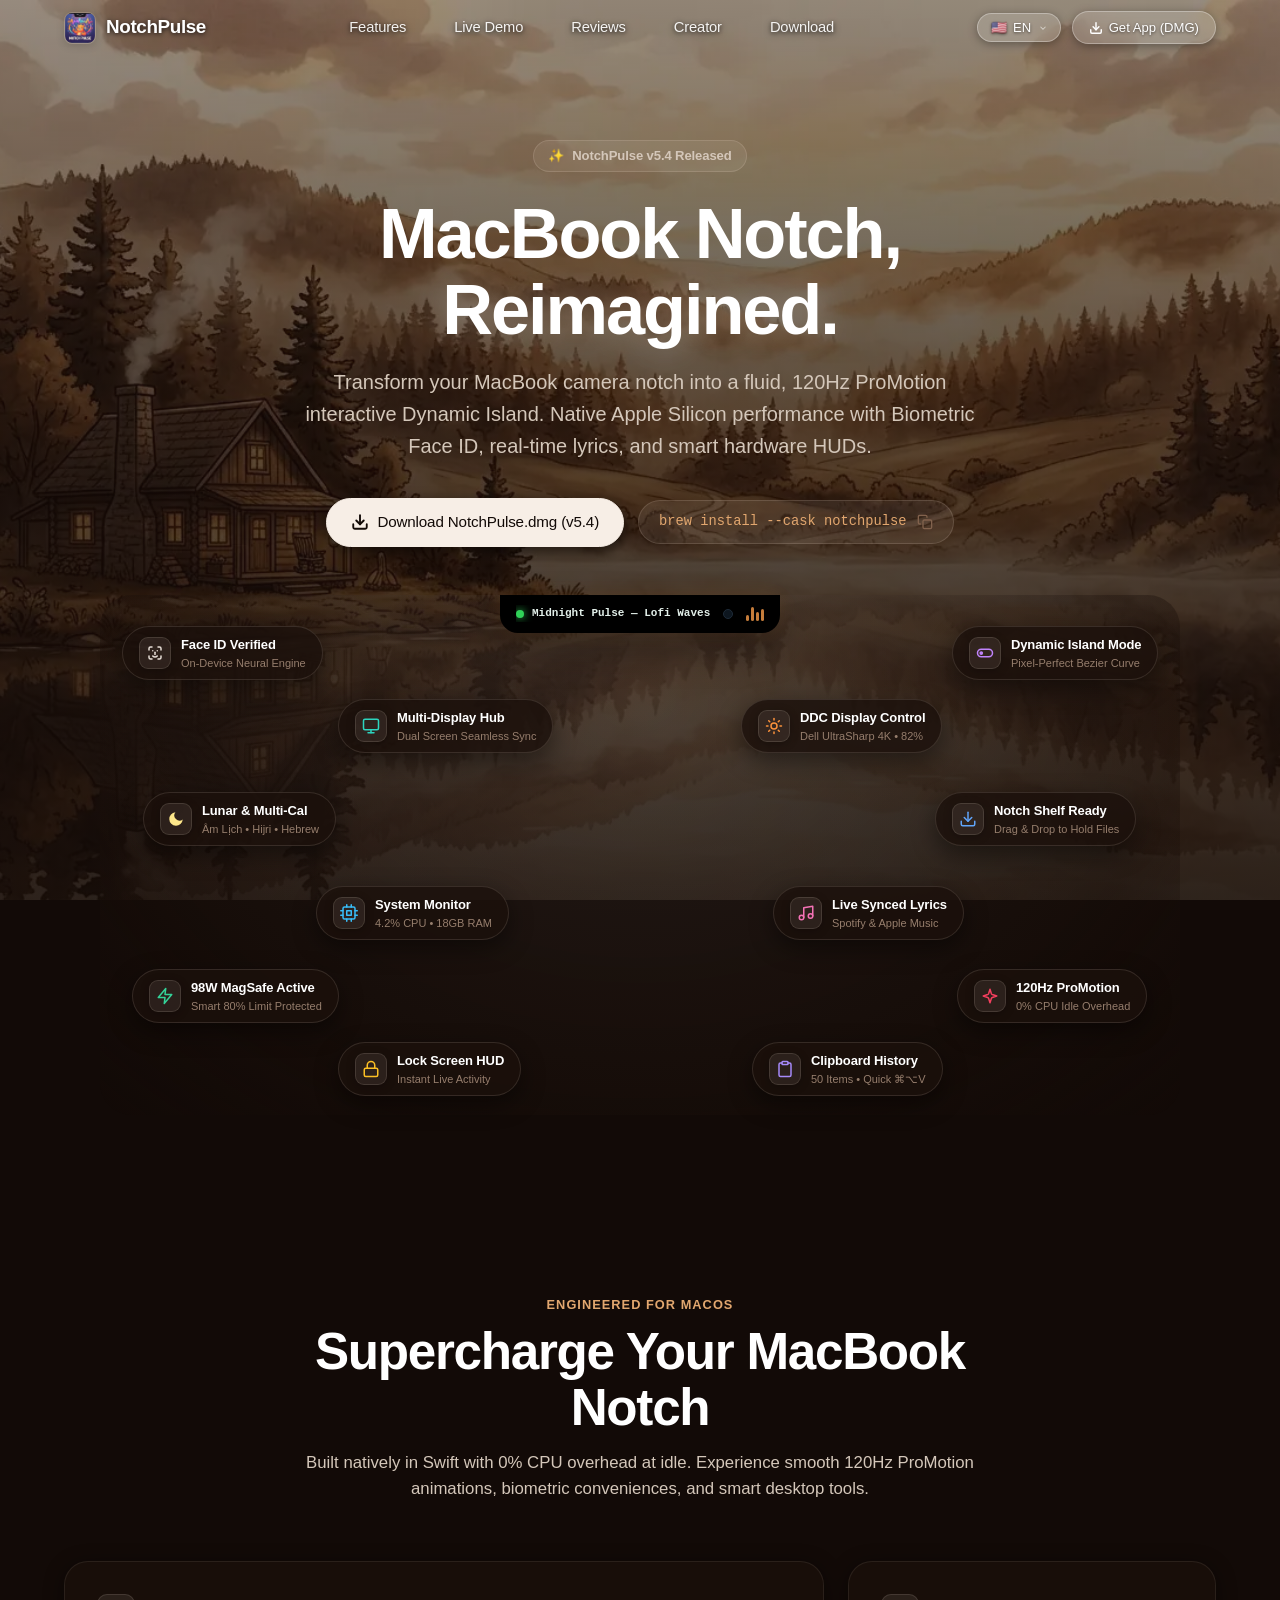
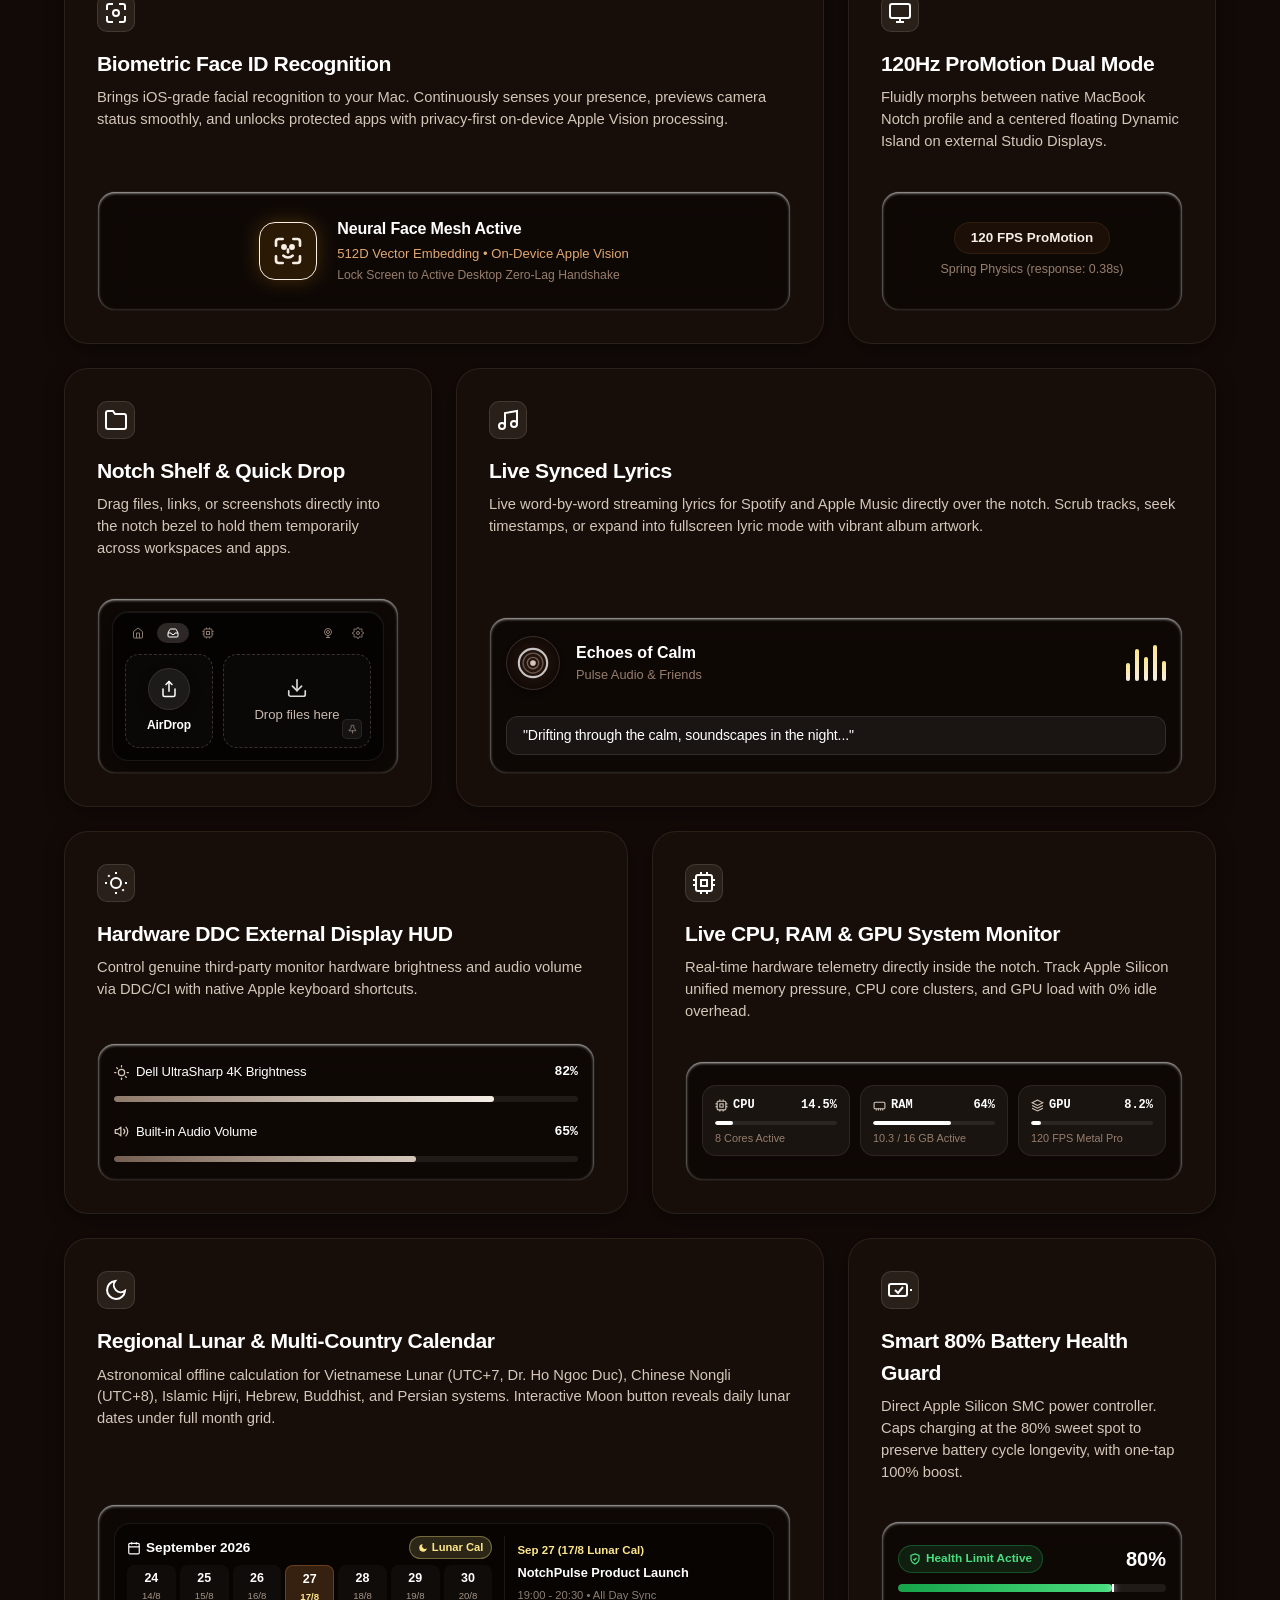
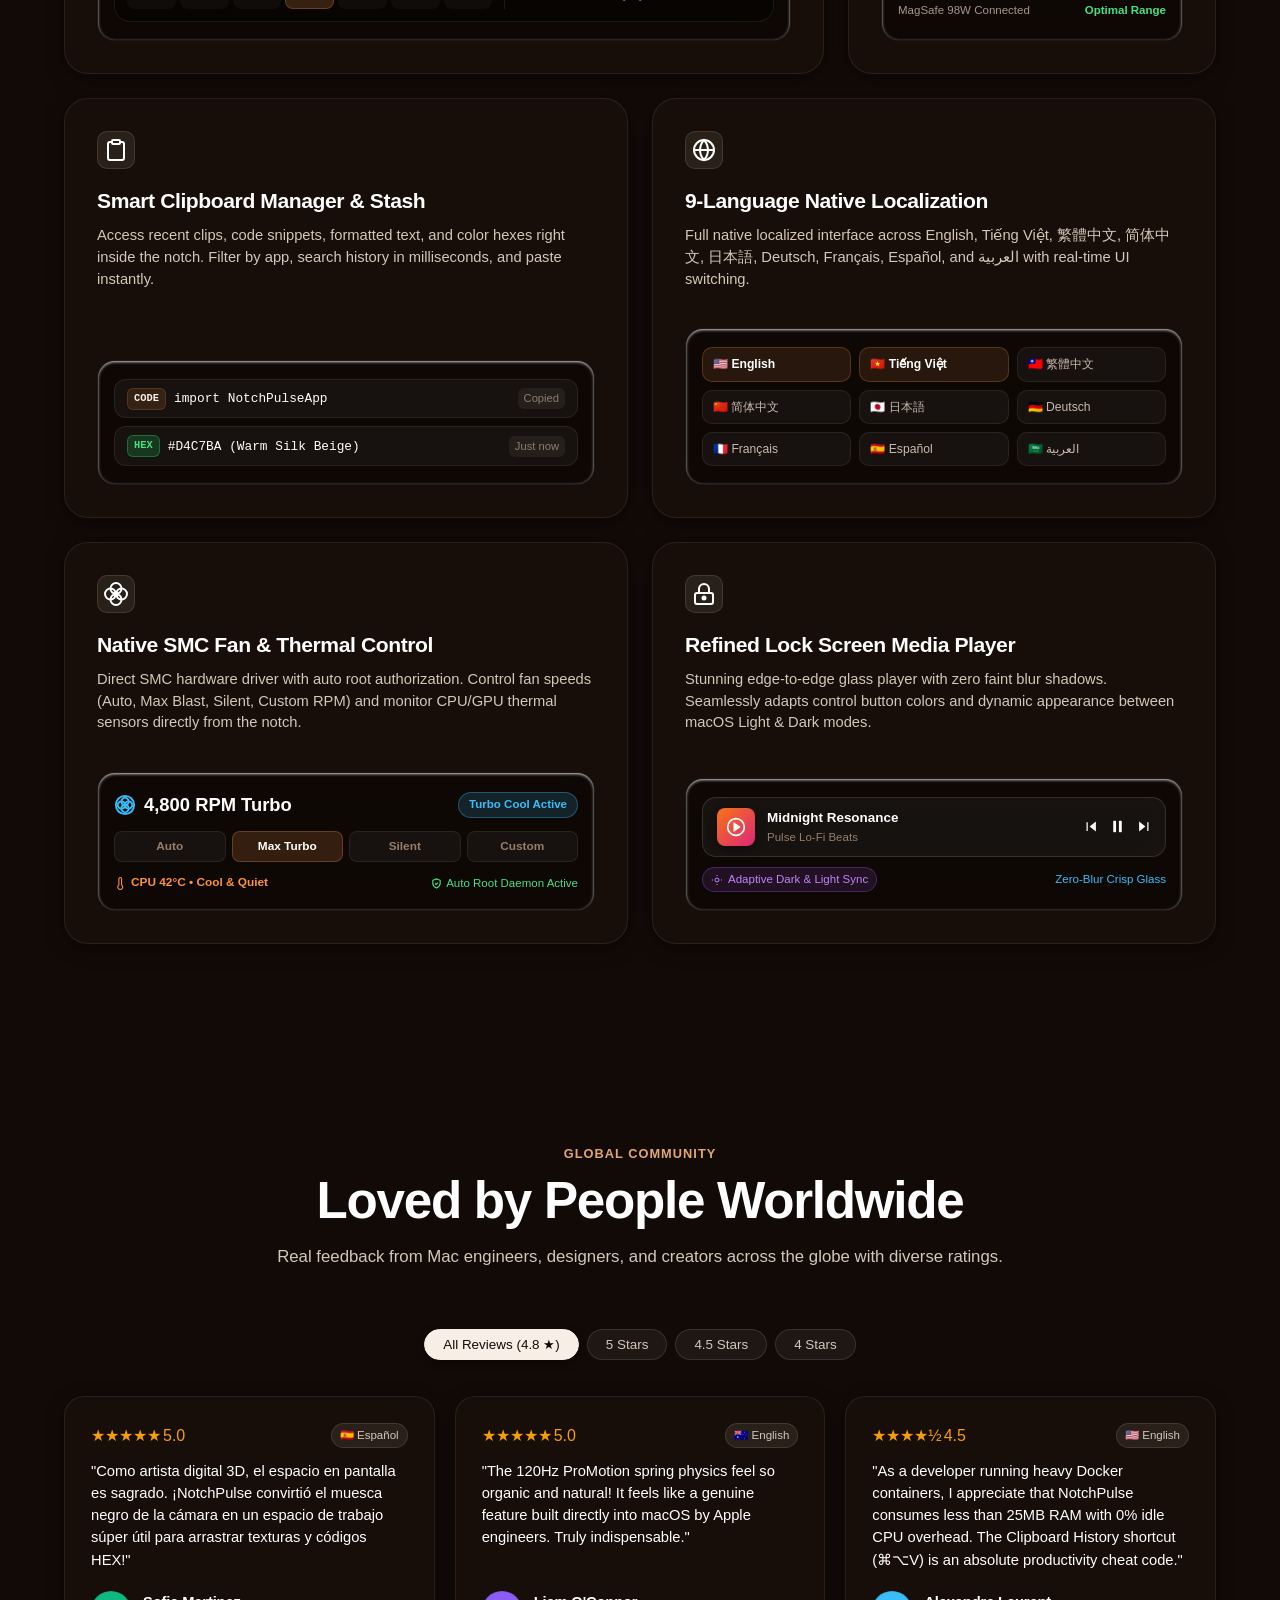
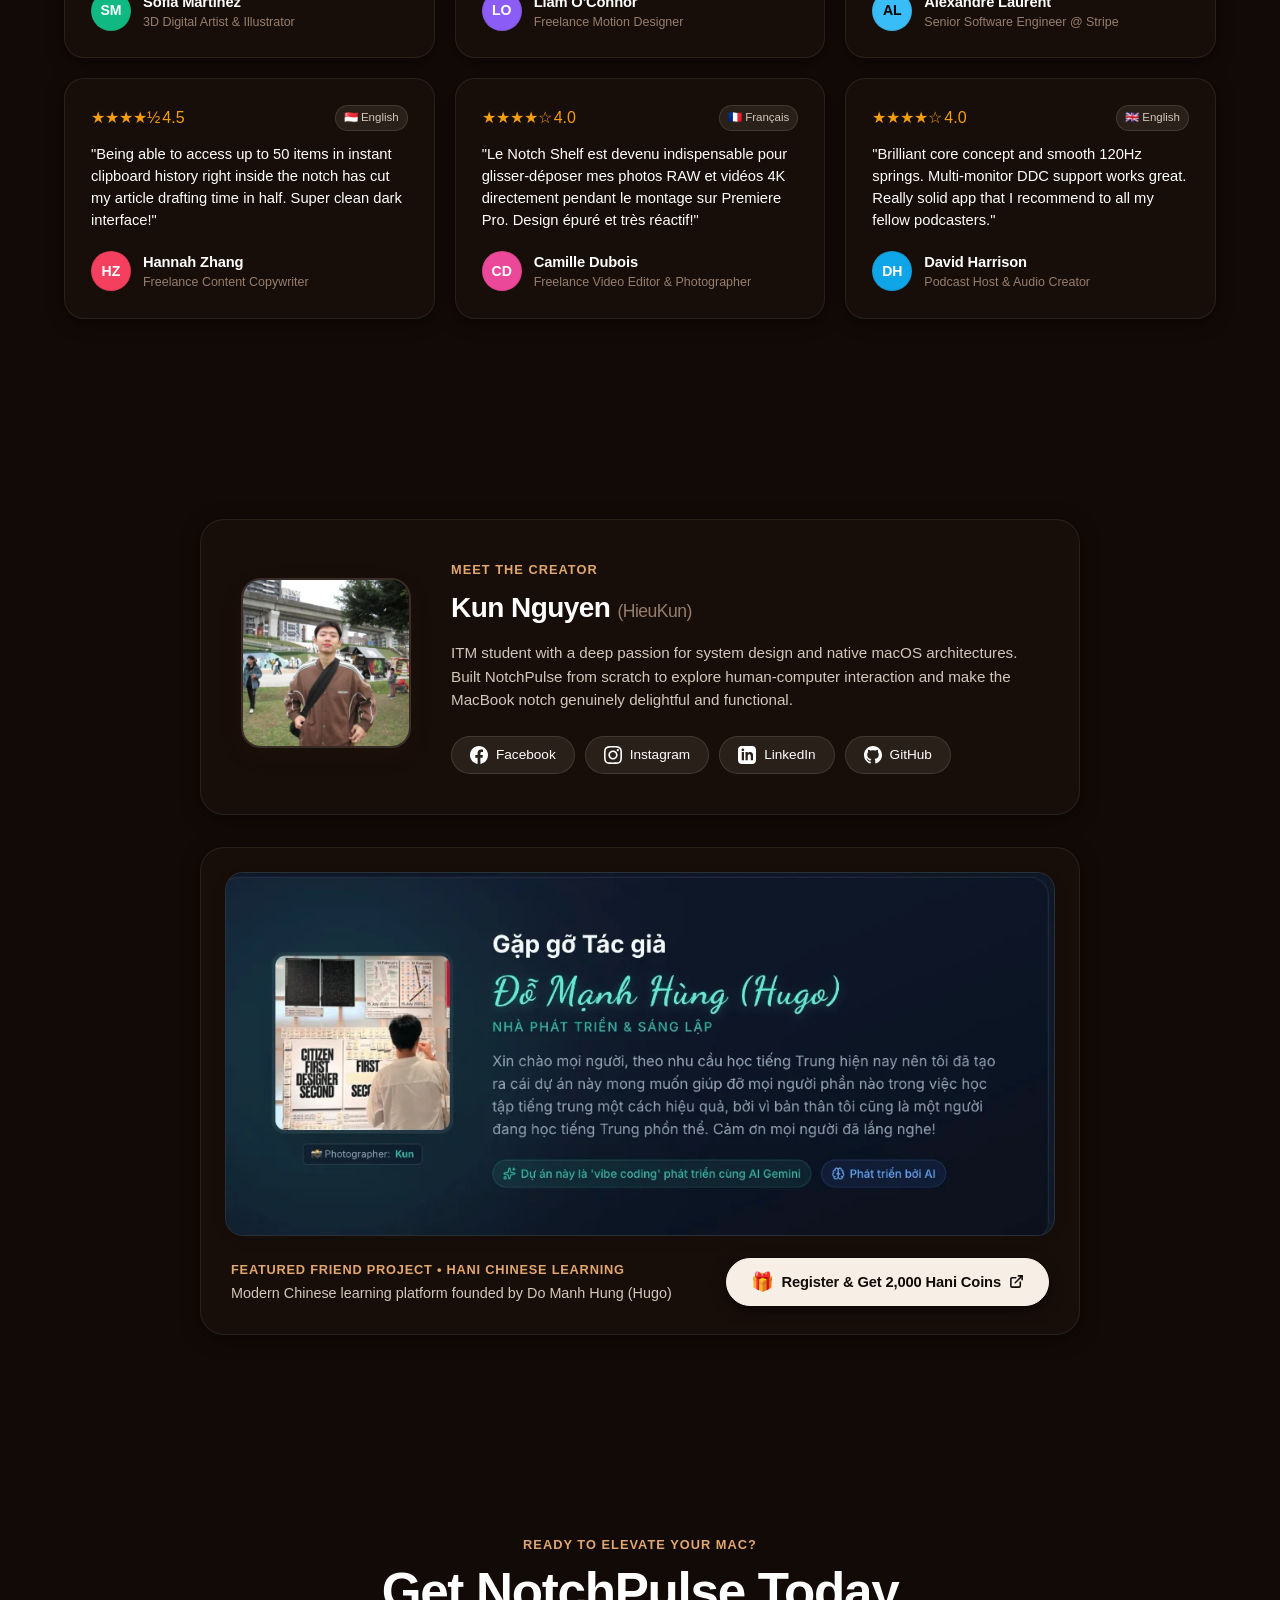
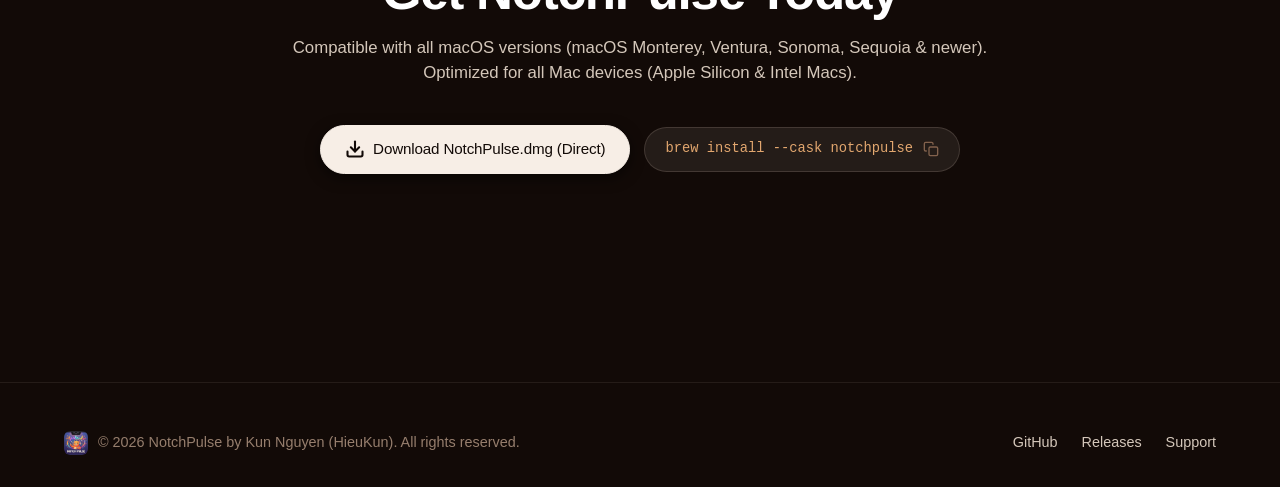
==== commit f3c32382: "docs: update LinkedIn profile link" ====
--- a/docs/index.html
+++ b/docs/index.html
@@ -1184,7 +1184,7 @@
               <span>Instagram</span>
             </a>
 
-            <a href="https://www.linkedin.com/in/kun-nguyen-%E9%98%AE%E5%BE%B7%E5%AD%9D-261311407/" class="social-btn" target="_blank" rel="noopener">
+            <a href="https://www.linkedin.com/in/hieu-nguyen-%E9%98%AE%E5%BE%B7%E5%AD%9D-261311407/" class="social-btn" target="_blank" rel="noopener">
               <svg width="18" height="18" fill="currentColor" viewBox="0 0 24 24"><path d="M19 0h-14c-2.761 0-5 2.239-5 5v14c0 2.761 2.239 5 5 5h14c2.762 0 5-2.239 5-5v-14c0-2.761-2.238-5-5-5zm-11 19h-3v-11h3v11zm-1.5-12.268c-.966 0-1.75-.79-1.75-1.764s.784-1.764 1.75-1.764 1.75.79 1.75 1.764-.783 1.764-1.75 1.764zm13.5 12.268h-3v-5.604c0-3.368-4-3.113-4 0v5.604h-3v-11h3v1.765c1.396-2.586 7-2.777 7 2.476v6.759z"/></svg>
               <span>LinkedIn</span>
             </a>
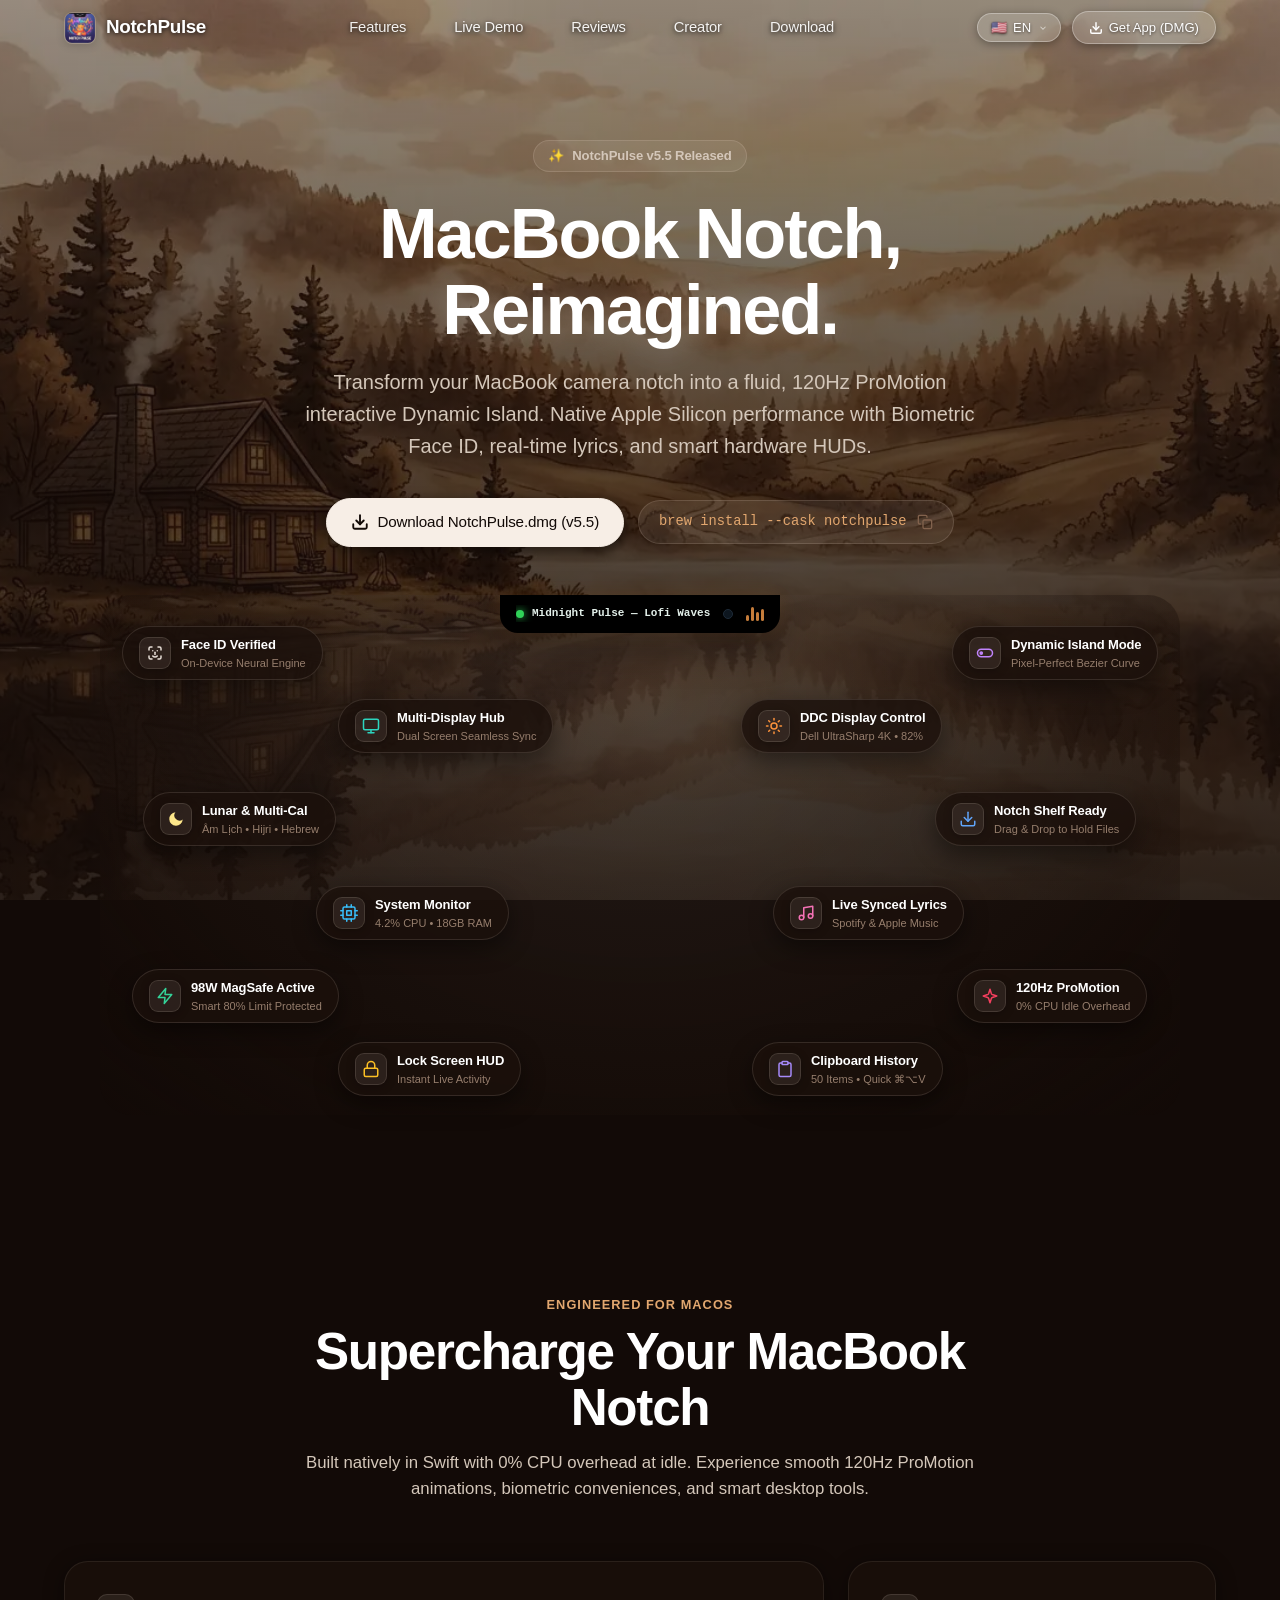
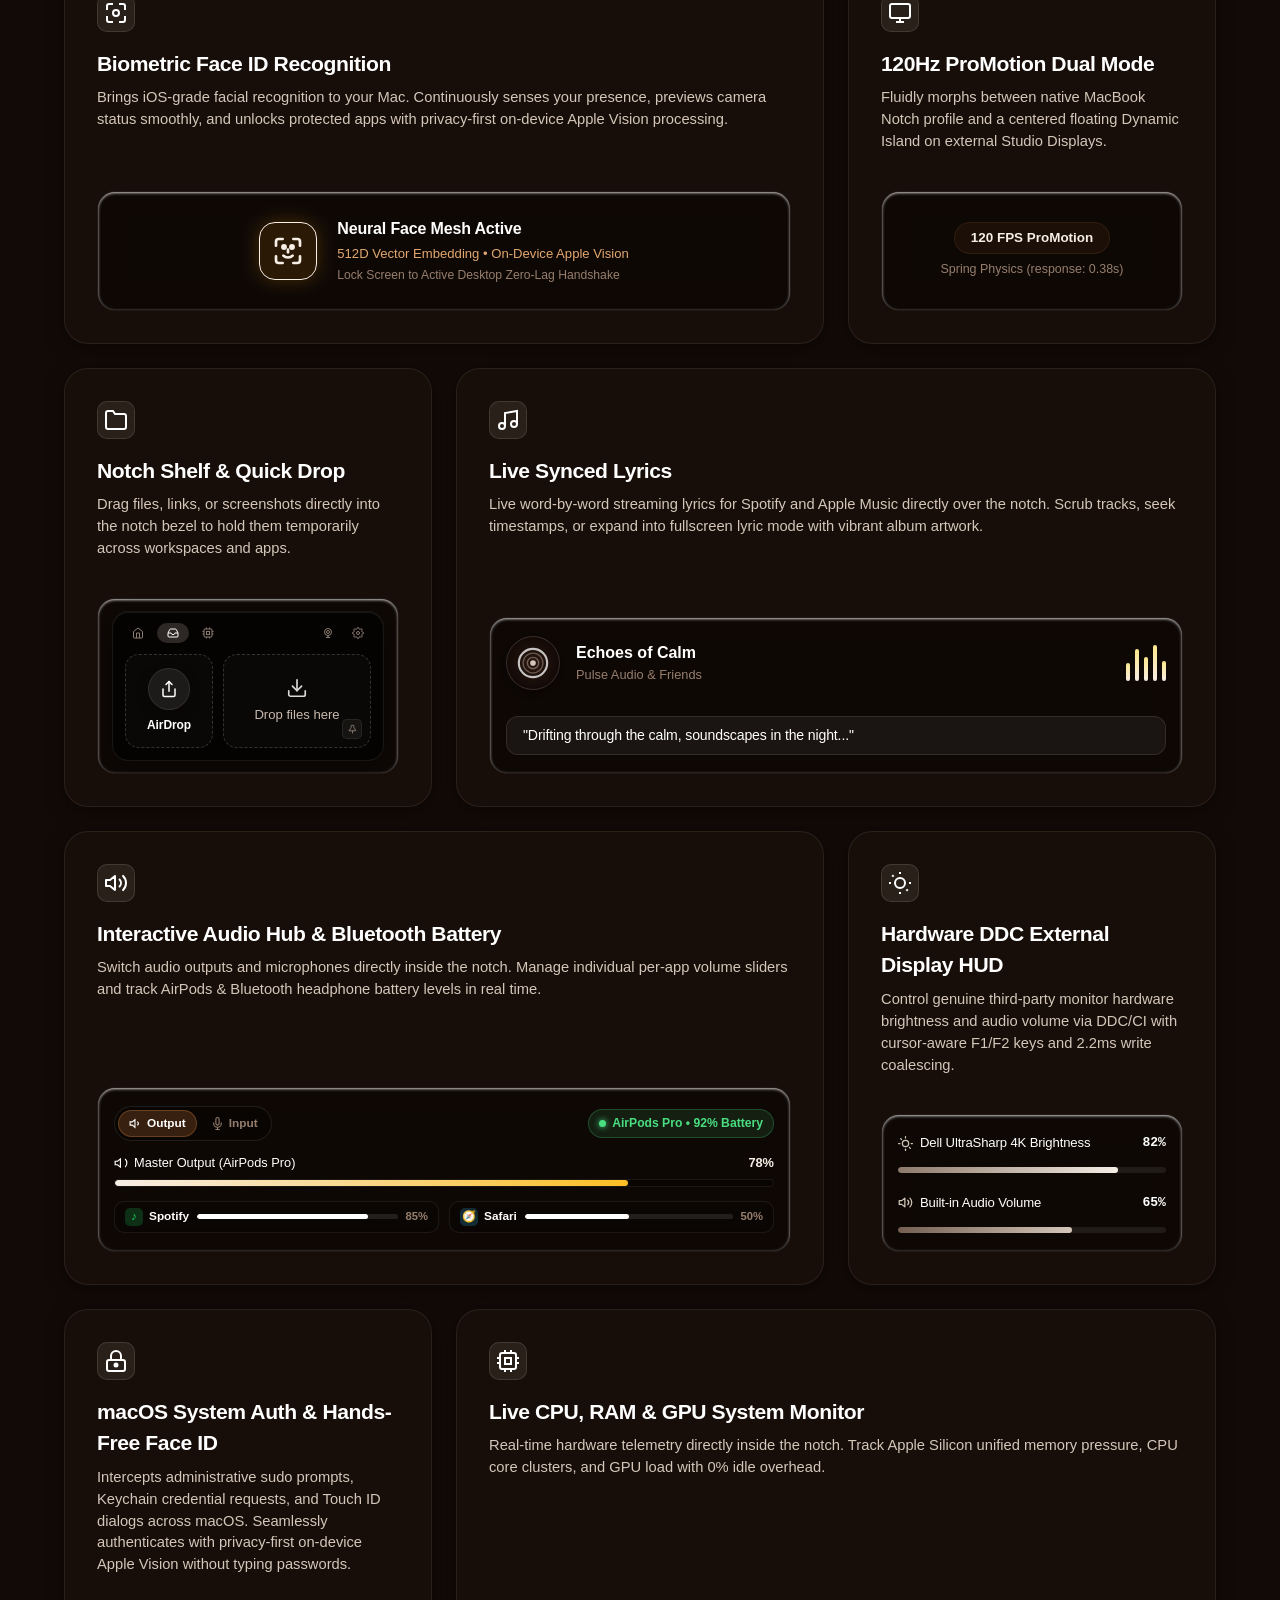
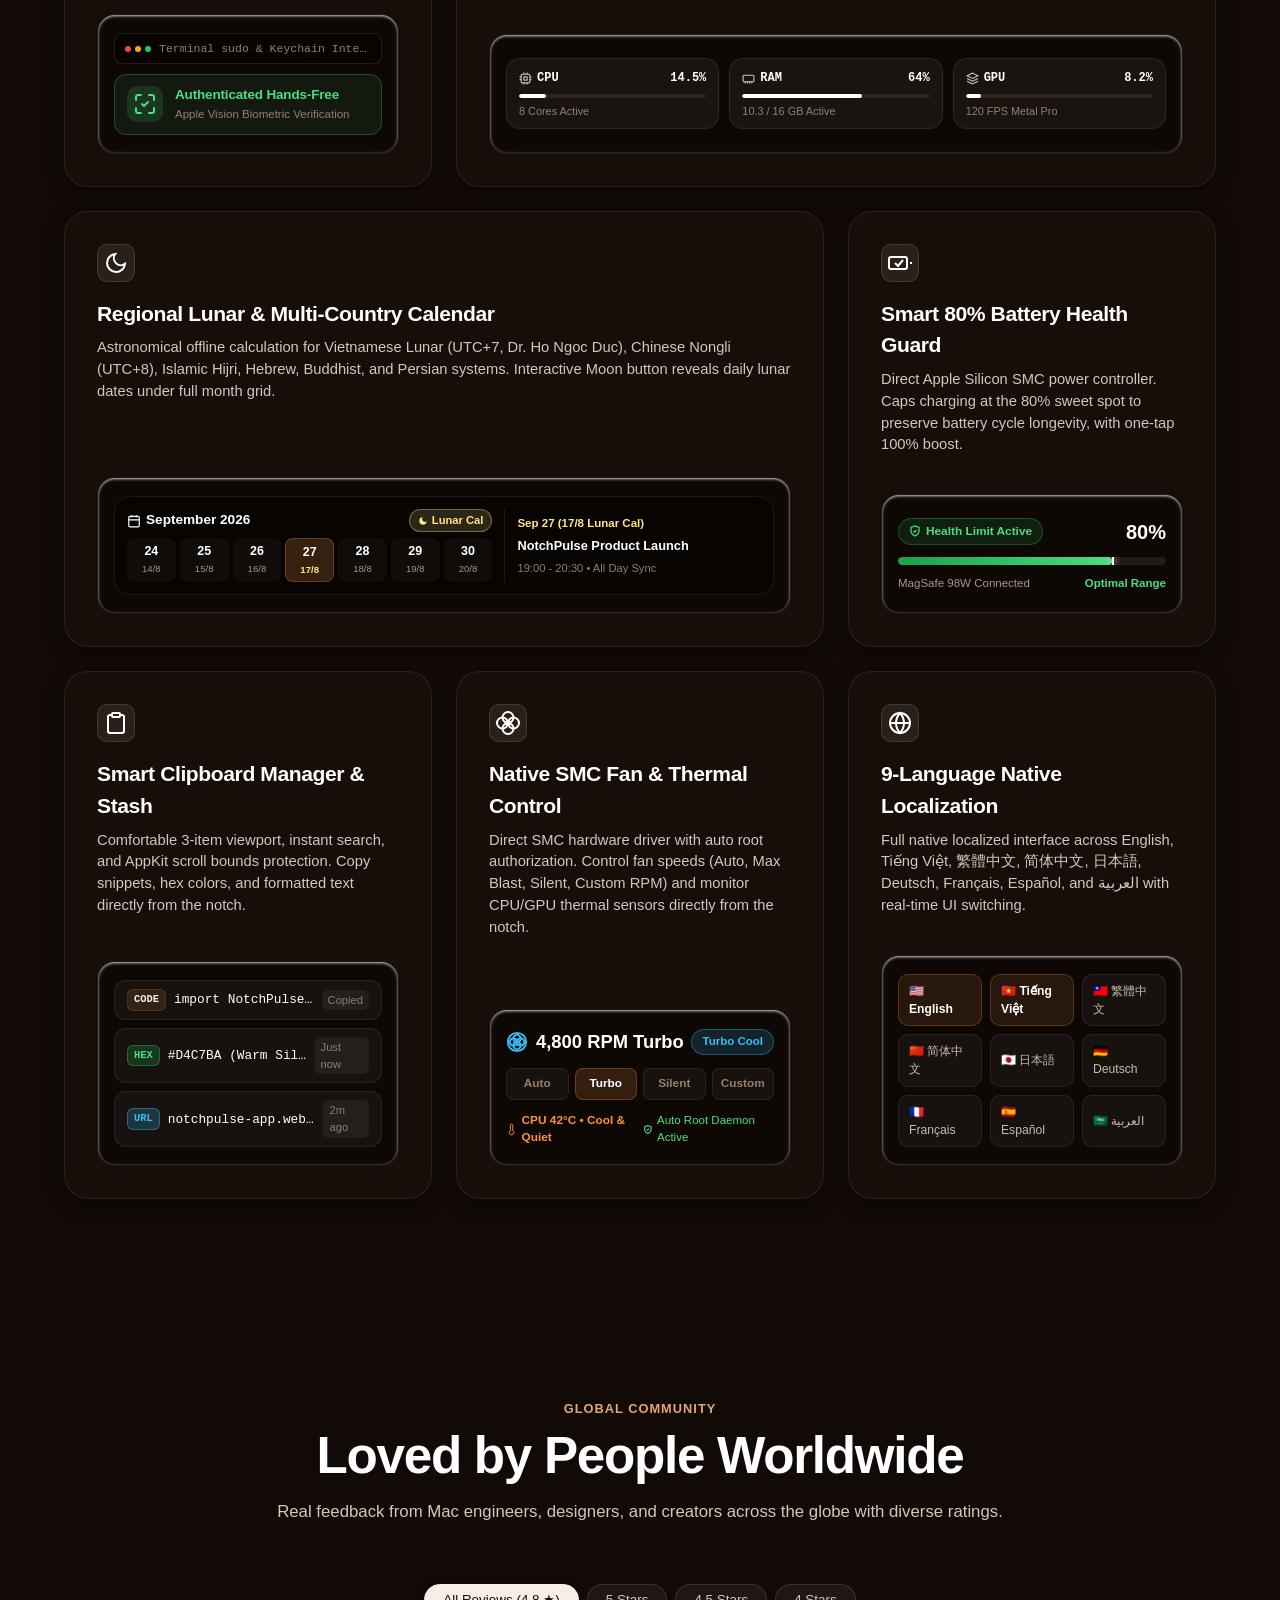
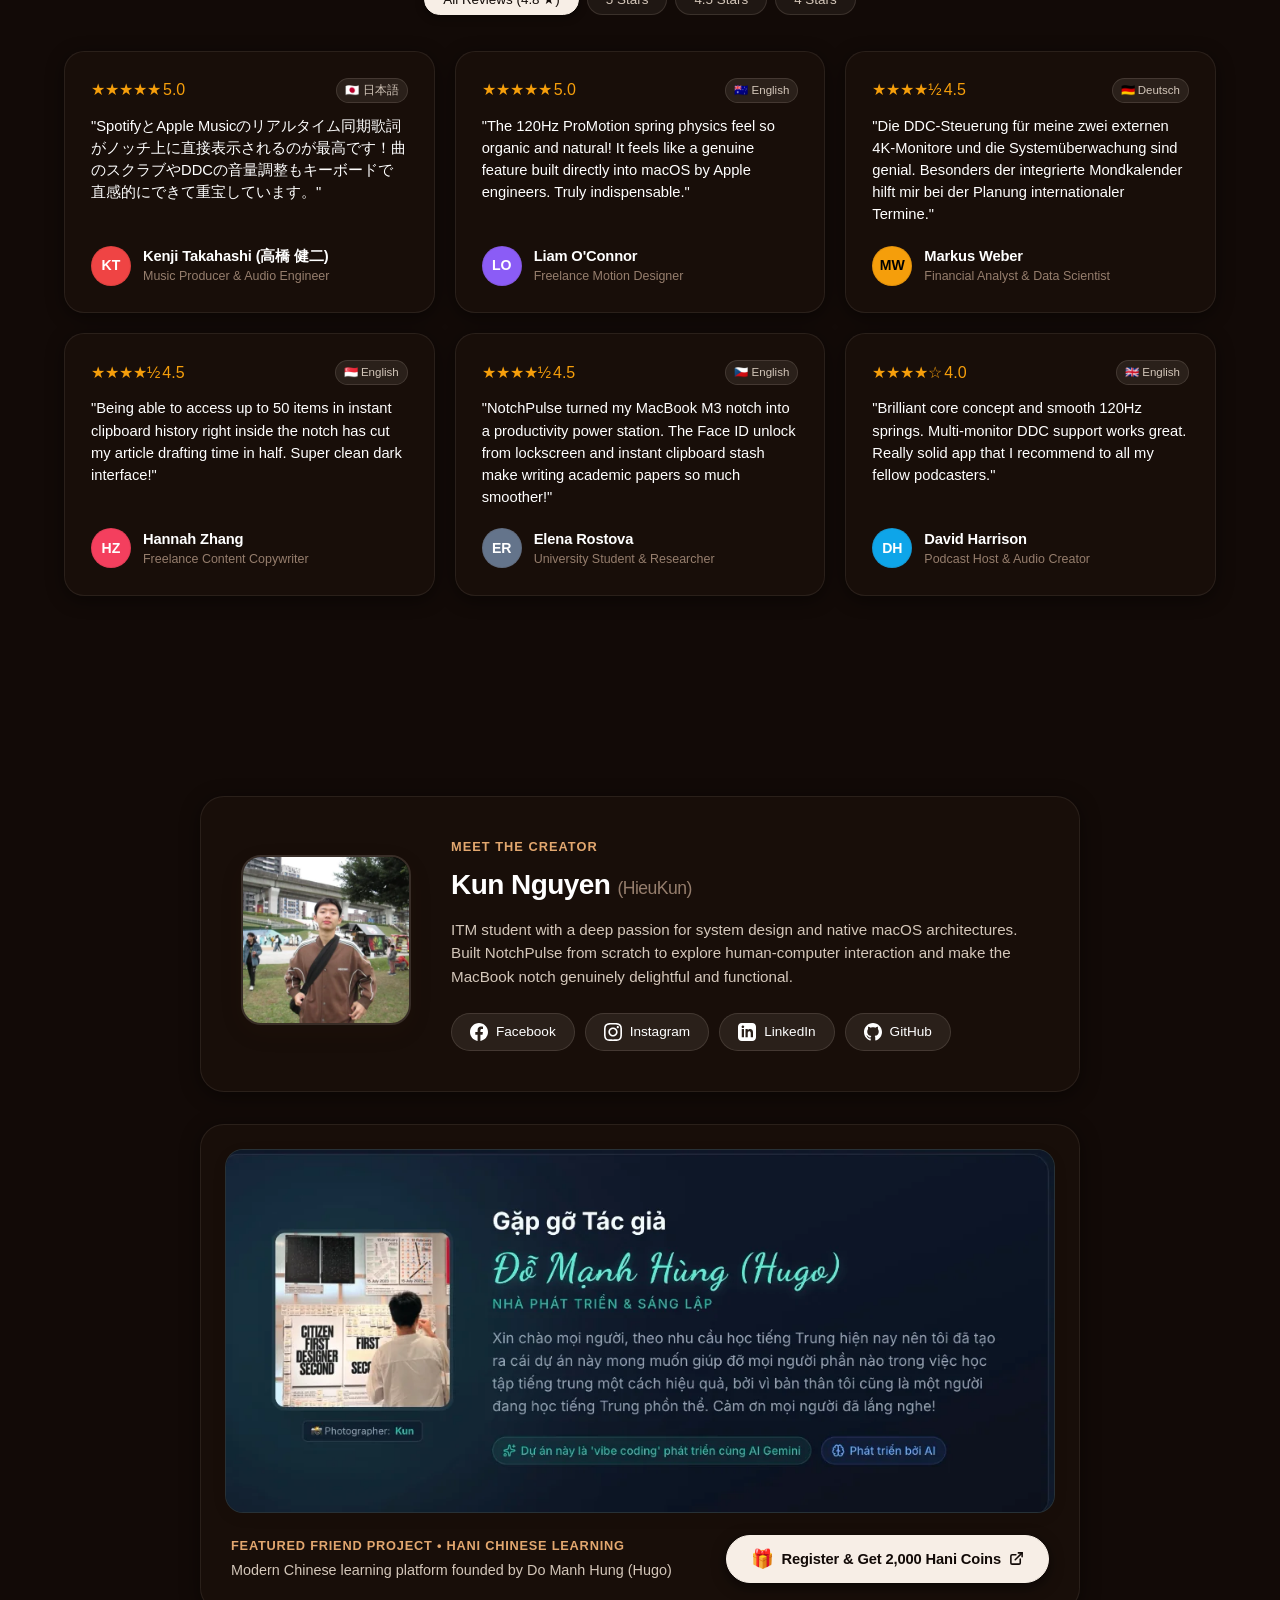
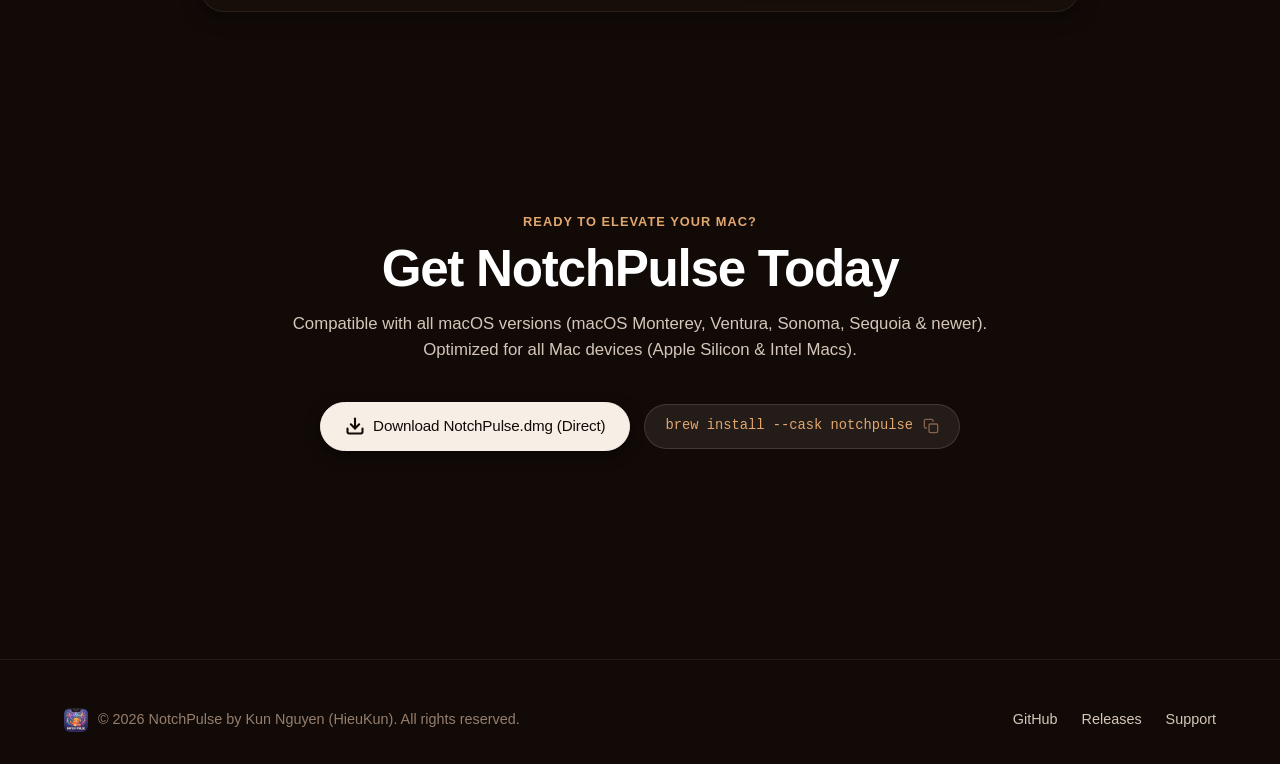
==== commit aae651ce: "chore(release): NotchPulse v5.5 (build 390) - Add universal macOS CoreGraphics gamma transfer table " ====
--- a/docs/index.html
+++ b/docs/index.html
@@ -111,7 +111,7 @@
     <div class="container">
       <div class="hero-tag-badge">
         <span>✨</span>
-        <span data-i18n="hero.badge">NotchPulse v5.4 Released</span>
+        <span data-i18n="hero.badge">NotchPulse v5.5 Released</span>
       </div>
 
       <h1 class="hero-title">
@@ -127,7 +127,7 @@
       <div class="hero-cta-group">
         <a href="https://github.com/HieuKunn/NotchPulse-Release-for-everyone/releases/latest/download/NotchPulse.dmg" class="btn-primary" target="_blank" rel="noopener">
           <svg width="18" height="18" viewBox="0 0 24 24" fill="none" stroke="currentColor" stroke-width="2.5" stroke-linecap="round" stroke-linejoin="round"><path d="M21 15v4a2 2 0 0 1-2 2H5a2 2 0 0 1-2-2v-4"/><polyline points="7 10 12 15 17 10"/><line x1="12" y1="15" x2="12" y2="3"/></svg>
-          <span data-i18n="hero.downloadBtn">Download NotchPulse.dmg (v5.4) &rarr;</span>
+          <span data-i18n="hero.downloadBtn">Download NotchPulse.dmg (v5.5) &rarr;</span>
         </a>
 
         <!-- Copyable Homebrew command -->
@@ -537,15 +537,85 @@
           </div>
         </div>
 
-        <!-- Bento 5 (6-col): Hardware DDC Controls -->
-        <div class="bento-card bento-col-6 fade-in-section">
+        <!-- Bento 5 (Large 8-col): Interactive Audio Hub & Bluetooth Battery -->
+        <div class="bento-card bento-col-8 fade-in-section">
+          <div class="bento-header">
+            <div class="bento-icon-badge">
+              <svg width="24" height="24" viewBox="0 0 24 24" fill="none" stroke="currentColor" stroke-width="2" stroke-linecap="round" stroke-linejoin="round">
+                <polygon points="11 5 6 9 2 9 2 15 6 15 11 19 11 5"/>
+                <path d="M19.07 4.93a10 10 0 0 1 0 14.14M15.54 8.46a5 5 0 0 1 0 7.07"/>
+              </svg>
+            </div>
+            <h3 class="bento-title" data-i18n="feat12.title">Interactive Audio Hub &amp; Bluetooth Battery</h3>
+            <p class="bento-desc" data-i18n="feat12.desc">
+              Switch audio outputs and microphones directly inside the notch. Manage individual per-app volume sliders and track AirPods &amp; Bluetooth headphone battery levels in real time.
+            </p>
+          </div>
+
+          <div class="bento-preview-box">
+            <div class="audiohub-preview-widget">
+              <!-- Top Switcher -->
+              <div class="audiohub-tab-row">
+                <div class="audiohub-tabs">
+                  <span class="audiohub-tab-pill active">
+                    <svg width="13" height="13" viewBox="0 0 24 24" fill="none" stroke="currentColor" stroke-width="2"><polygon points="11 5 6 9 2 9 2 15 6 15 11 19 11 5"/><path d="M15.54 8.46a5 5 0 0 1 0 7.07"/></svg>
+                    <span data-i18n="bento.audioTabOutput">Output</span>
+                  </span>
+                  <span class="audiohub-tab-pill">
+                    <svg width="13" height="13" viewBox="0 0 24 24" fill="none" stroke="currentColor" stroke-width="2"><path d="M12 1a3 3 0 0 0-3 3v8a3 3 0 0 0 6 0V4a3 3 0 0 0-3-3z"/><path d="M19 10v2a7 7 0 0 1-14 0v-2"/><line x1="12" y1="19" x2="12" y2="23"/><line x1="8" y1="23" x2="16" y2="23"/></svg>
+                    <span data-i18n="bento.audioTabInput">Input</span>
+                  </span>
+                </div>
+                <div class="audiohub-device-pill">
+                  <span class="audiohub-bt-dot"></span>
+                  <span data-i18n="bento.audioOutputs">AirPods Pro • 92% Battery</span>
+                </div>
+              </div>
+
+              <!-- Main Output Volume Slider -->
+              <div class="audiohub-main-slider">
+                <div class="audiohub-slider-head">
+                  <span class="audiohub-slider-label">
+                    <svg width="14" height="14" viewBox="0 0 24 24" fill="none" stroke="currentColor" stroke-width="2"><polygon points="11 5 6 9 2 9 2 15 6 15 11 19 11 5"/><path d="M19.07 4.93a10 10 0 0 1 0 14.14"/></svg>
+                    <span>Master Output (AirPods Pro)</span>
+                  </span>
+                  <span class="audiohub-pct">78%</span>
+                </div>
+                <div class="audiohub-bar"><div class="audiohub-fill" style="width: 78%;"></div></div>
+              </div>
+
+              <!-- Per-App Volume Mixers -->
+              <div class="audiohub-apps-row">
+                <div class="audiohub-app-chip">
+                  <div class="audiohub-app-info">
+                    <span class="audiohub-app-icon" style="background: rgba(30, 215, 96, 0.2); color: #1ed760;">♪</span>
+                    <span>Spotify</span>
+                  </div>
+                  <div class="audiohub-app-bar"><div class="audiohub-app-fill" style="width: 85%;"></div></div>
+                  <span class="audiohub-app-vol">85%</span>
+                </div>
+                <div class="audiohub-app-chip">
+                  <div class="audiohub-app-info">
+                    <span class="audiohub-app-icon" style="background: rgba(56, 189, 248, 0.2); color: #38bdf8;">🧭</span>
+                    <span>Safari</span>
+                  </div>
+                  <div class="audiohub-app-bar"><div class="audiohub-app-fill" style="width: 50%;"></div></div>
+                  <span class="audiohub-app-vol">50%</span>
+                </div>
+              </div>
+            </div>
+          </div>
+        </div>
+
+        <!-- Bento 6 (4-col): Hardware DDC External Display HUD -->
+        <div class="bento-card bento-col-4 fade-in-section delay-1">
           <div class="bento-header">
             <div class="bento-icon-badge">
               <svg width="24" height="24" viewBox="0 0 24 24" fill="none" stroke="currentColor" stroke-width="2"><circle cx="12" cy="12" r="5"/><line x1="12" y1="1" x2="12" y2="3"/><line x1="12" y1="21" x2="12" y2="23"/><line x1="4.22" y1="4.22" x2="5.64" y2="5.64"/><line x1="18.36" y1="18.36" x2="19.78" y2="19.78"/><line x1="1" y1="12" x2="3" y2="12"/><line x1="21" y1="12" x2="23" y2="12"/></svg>
             </div>
             <h3 class="bento-title" data-i18n="feat5.title">Hardware DDC External Display HUD</h3>
             <p class="bento-desc" data-i18n="feat5.desc">
-              Control genuine third-party monitor hardware brightness and audio volume via DDC/CI with native Apple keyboard shortcuts.
+              Control genuine third-party monitor hardware brightness and audio volume via DDC/CI with cursor-aware F1/F2 keys and 2.2ms write coalescing.
             </p>
           </div>
 
@@ -572,13 +642,53 @@
           </div>
         </div>
 
-        <!-- Bento 6 (6-col): Live CPU, RAM & GPU System Monitor -->
-        <div class="bento-card bento-col-6 fade-in-section delay-1">
+        <!-- Bento 7 (4-col): macOS System Auth Interception -->
+        <div class="bento-card bento-col-4 fade-in-section">
+          <div class="bento-header">
+            <div class="bento-icon-badge">
+              <svg width="24" height="24" viewBox="0 0 24 24" fill="none" stroke="currentColor" stroke-width="2" stroke-linecap="round" stroke-linejoin="round">
+                <rect x="3" y="11" width="18" height="11" rx="2" ry="2"/>
+                <path d="M7 11V7a5 5 0 0 1 10 0v4"/>
+                <circle cx="12" cy="16" r="1.5" fill="currentColor"/>
+              </svg>
+            </div>
+            <h3 class="bento-title" data-i18n="feat13.title">macOS System Auth &amp; Hands-Free Face ID</h3>
+            <p class="bento-desc" data-i18n="feat13.desc">
+              Intercepts administrative sudo prompts, Keychain credential requests, and Touch ID dialogs across macOS. Seamlessly authenticates with privacy-first on-device Apple Vision without typing passwords.
+            </p>
+          </div>
+
+          <div class="bento-preview-box">
+            <div class="auth-preview-widget">
+              <!-- Terminal sudo badge -->
+              <div class="auth-terminal-bar">
+                <span class="auth-term-dots"><i></i><i></i><i></i></span>
+                <span class="auth-term-title" data-i18n="bento.authIntercept">Terminal sudo &amp; Keychain Intercept</span>
+              </div>
+              <!-- Biometric verification glyph -->
+              <div class="auth-face-verify">
+                <div class="auth-face-ring">
+                  <svg width="24" height="24" viewBox="0 0 24 24" fill="none" stroke="#4ade80" stroke-width="2" stroke-linecap="round" stroke-linejoin="round">
+                    <path d="M8 3H5a2 2 0 0 0-2 2v3m0 8v3a2 2 0 0 0 2 2h3m8 0h3a2 2 0 0 0 2-2v-3m0-8V5a2 2 0 0 0-2-2h-3"/>
+                    <polyline points="9 12 11 14 15 10"/>
+                  </svg>
+                </div>
+                <div class="auth-face-text">
+                  <div class="auth-verify-bold" data-i18n="bento.authStatus">Authenticated Hands-Free</div>
+                  <div class="auth-verify-sub" data-i18n="bento.authFaceID">Apple Vision Biometric Verification</div>
+                </div>
+              </div>
+            </div>
+          </div>
+        </div>
+
+        <!-- Bento 8 (Large 8-col): Live CPU, RAM & GPU System Monitor -->
+        <div class="bento-card bento-col-8 fade-in-section delay-1">
           <div class="bento-header">
             <div class="bento-icon-badge">
               <svg width="24" height="24" viewBox="0 0 24 24" fill="none" stroke="currentColor" stroke-width="2"><rect x="4" y="4" width="16" height="16" rx="2"/><rect x="9" y="9" width="6" height="6"/><line x1="9" y1="1" x2="9" y2="4"/><line x1="15" y1="1" x2="15" y2="4"/><line x1="9" y1="20" x2="9" y2="23"/><line x1="15" y1="20" x2="15" y2="23"/><line x1="20" y1="9" x2="23" y2="9"/><line x1="20" y1="14" x2="23" y2="14"/><line x1="1" y1="9" x2="4" y2="9"/><line x1="1" y1="14" x2="4" y2="14"/></svg>
             </div>
-            <h3 class="bento-title" data-i18n="feat6.title">Live CPU, RAM & GPU System Monitor</h3>
+            <h3 class="bento-title" data-i18n="feat6.title">Live CPU, RAM &amp; GPU System Monitor</h3>
             <p class="bento-desc" data-i18n="feat6.desc">
               Real-time hardware telemetry directly inside the notch. Track Apple Silicon unified memory pressure, CPU core clusters, and GPU load with 0% idle overhead.
             </p>
@@ -634,13 +744,13 @@
           </div>
         </div>
 
-        <!-- Bento 7 (Large 8-col): Regional Lunar & Multi-Country Calendar -->
+        <!-- Bento 9 (Large 8-col): Regional Lunar & Multi-Country Calendar -->
         <div class="bento-card bento-col-8 fade-in-section">
           <div class="bento-header">
             <div class="bento-icon-badge">
               <svg width="24" height="24" viewBox="0 0 24 24" fill="none" stroke="currentColor" stroke-width="2"><path d="M21 12.79A9 9 0 1 1 11.21 3 7 7 0 0 0 21 12.79z"/></svg>
             </div>
-            <h3 class="bento-title" data-i18n="feat7.title">Regional Lunar & Multi-Country Calendar Engine</h3>
+            <h3 class="bento-title" data-i18n="feat7.title">Regional Lunar &amp; Multi-Country Calendar Engine</h3>
             <p class="bento-desc" data-i18n="feat7.desc">
               Astronomical offline calculation for Vietnamese Lunar (UTC+7, Dr. Ho Ngoc Duc), Chinese Nongli (UTC+8), Islamic Hijri, Hebrew, Buddhist, and Persian systems. Interactive Moon button reveals daily lunar dates under full month grid.
             </p>
@@ -681,7 +791,7 @@
           </div>
         </div>
 
-        <!-- Bento 8 (4-col): Smart Battery Health & 80% Limit -->
+        <!-- Bento 10 (4-col): Smart Battery Health & 80% Limit -->
         <div class="bento-card bento-col-4 fade-in-section delay-1">
           <div class="bento-header">
             <div class="bento-icon-badge">
@@ -714,13 +824,15 @@
           </div>
         </div>
 
-        <!-- Bento 9 (6-col): Smart Clipboard History & Quick Stash -->
-        <div class="bento-card bento-col-6 fade-in-section">
+        <!-- Trio Row: Bento 11 (4-col), Bento 12 (4-col), Bento 13 (4-col) -->
+
+        <!-- Bento 11 (4-col): Smart Clipboard History & Quick Stash -->
+        <div class="bento-card bento-col-4 fade-in-section">
           <div class="bento-header">
             <div class="bento-icon-badge">
               <svg width="24" height="24" viewBox="0 0 24 24" fill="none" stroke="currentColor" stroke-width="2"><path d="M16 4h2a2 2 0 0 1 2 2v14a2 2 0 0 1-2 2H6a2 2 0 0 1-2-2V6a2 2 0 0 1 2-2h2"/><rect x="8" y="2" width="8" height="4" rx="1" ry="1"/></svg>
             </div>
-            <h3 class="bento-title" data-i18n="feat9.title">Smart Clipboard Manager & Stash</h3>
+            <h3 class="bento-title" data-i18n="feat9.title">Smart Clipboard Manager &amp; Stash</h3>
             <p class="bento-desc" data-i18n="feat9.desc">
               Access recent clips, code snippets, formatted text, and color hexes right inside the notch. Filter by app, search history in milliseconds, and paste instantly.
             </p>
@@ -738,43 +850,23 @@
               <div class="clipboard-item-row">
                 <div class="clipboard-item-left">
                   <span class="clipboard-tag" style="background: rgba(34, 197, 94, 0.2); border-color: rgba(34, 197, 94, 0.4); color: #4ade80;">HEX</span>
-                  <span class="clipboard-text">#D4C7BA (Warm Silk Beige)</span>
+                  <span class="clipboard-text">#D4C7BA (Warm Silk)</span>
                 </div>
                 <span class="clipboard-copy-btn">Just now</span>
               </div>
-            </div>
-          </div>
-        </div>
-
-        <!-- Bento 10 (6-col): 9-Language Native Localization -->
-        <div class="bento-card bento-col-6 fade-in-section delay-1">
-          <div class="bento-header">
-            <div class="bento-icon-badge">
-              <svg width="24" height="24" viewBox="0 0 24 24" fill="none" stroke="currentColor" stroke-width="2"><circle cx="12" cy="12" r="10"/><line x1="2" y1="12" x2="22" y2="12"/><path d="M12 2a15.3 15.3 0 0 1 4 10 15.3 15.3 0 0 1-4 10 15.3 15.3 0 0 1-4-10 15.3 15.3 0 0 1 4-10z"/></svg>
-            </div>
-            <h3 class="bento-title" data-i18n="feat10.title">9-Language Native Localization</h3>
-            <p class="bento-desc" data-i18n="feat10.desc">
-              Full native localized interface across English, Tiếng Việt, 繁體中文, 简体中文, 日本語, Deutsch, Français, Español, and العربية with real-time UI switching.
-            </p>
-          </div>
-
-          <div class="bento-preview-box">
-            <div class="lang-grid-widget">
-              <div class="lang-pill-item active">🇺🇸 English</div>
-              <div class="lang-pill-item active">🇻🇳 Tiếng Việt</div>
-              <div class="lang-pill-item">🇹🇼 繁體中文</div>
-              <div class="lang-pill-item">🇨🇳 简体中文</div>
-              <div class="lang-pill-item">🇯🇵 日本語</div>
-              <div class="lang-pill-item">🇩🇪 Deutsch</div>
-              <div class="lang-pill-item">🇫🇷 Français</div>
-              <div class="lang-pill-item">🇪🇸 Español</div>
-              <div class="lang-pill-item">🇸🇦 العربية</div>
-            </div>
-          </div>
-        </div>
-
-        <!-- Bento 11 (6-col): Native SMC Fan & Thermal Control -->
-        <div class="bento-card bento-col-6 fade-in-section">
+              <div class="clipboard-item-row">
+                <div class="clipboard-item-left">
+                  <span class="clipboard-tag" style="background: rgba(56, 189, 248, 0.2); border-color: rgba(56, 189, 248, 0.4); color: #38bdf8;">URL</span>
+                  <span class="clipboard-text">notchpulse-app.web.app</span>
+                </div>
+                <span class="clipboard-copy-btn">2m ago</span>
+              </div>
+            </div>
+          </div>
+        </div>
+
+        <!-- Bento 12 (4-col): Native SMC Fan & Thermal Control -->
+        <div class="bento-card bento-col-4 fade-in-section delay-1">
           <div class="bento-header">
             <div class="bento-icon-badge">
               <svg width="24" height="24" viewBox="0 0 24 24" fill="none" stroke="currentColor" stroke-width="2" stroke-linecap="round" stroke-linejoin="round">
@@ -785,7 +877,7 @@
                 <circle cx="12" cy="12" r="2"/>
               </svg>
             </div>
-            <h3 class="bento-title" data-i18n="feat11.title">Native SMC Fan & Thermal Control</h3>
+            <h3 class="bento-title" data-i18n="feat11.title">Native SMC Fan &amp; Thermal Control</h3>
             <p class="bento-desc" data-i18n="feat11.desc">
               Direct SMC hardware driver with auto root authorization. Control fan speeds (Auto, Max Blast, Silent, Custom RPM) and monitor CPU/GPU thermal sensors directly from the notch.
             </p>
@@ -804,18 +896,18 @@
                   </svg>
                   <span class="fan-rpm-val" data-i18n="bento.fanRpm">4,800 RPM Turbo</span>
                 </div>
-                <span class="fan-turbo-pill">Turbo Cool Active</span>
+                <span class="fan-turbo-pill">Turbo Cool</span>
               </div>
               <div class="fan-modes-row">
                 <span class="fan-mode-btn">Auto</span>
-                <span class="fan-mode-btn active">Max Turbo</span>
+                <span class="fan-mode-btn active">Turbo</span>
                 <span class="fan-mode-btn">Silent</span>
                 <span class="fan-mode-btn">Custom</span>
               </div>
               <div class="fan-sub-info">
                 <span class="fan-temp-tag">
                   <svg width="13" height="13" viewBox="0 0 24 24" fill="none" stroke="currentColor" stroke-width="2"><path d="M14 14.76V3.5a2.5 2.5 0 0 0-5 0v11.26a4.5 4.5 0 1 0 5 0z"/></svg>
-                  <span data-i18n="bento.fanCpuTemp">CPU 42°C • Cool & Quiet</span>
+                  <span data-i18n="bento.fanCpuTemp">CPU 42°C • Cool &amp; Quiet</span>
                 </span>
                 <span style="font-size: 0.72rem; color: #4ade80; display: inline-flex; align-items: center; gap: 4px;">
                   <svg width="11" height="11" viewBox="0 0 24 24" fill="none" stroke="currentColor" stroke-width="2.5"><path d="M12 22s8-4 8-10V5l-8-3-8 3v7c0 6 8 10 8 10z"/><polyline points="9 12 11 14 15 10"/></svg>
@@ -826,48 +918,29 @@
           </div>
         </div>
 
-        <!-- Bento 12 (6-col): Refined Lock Screen Media Player -->
-        <div class="bento-card bento-col-6 fade-in-section delay-1">
+        <!-- Bento 13 (4-col): 9-Language Native Localization -->
+        <div class="bento-card bento-col-4 fade-in-section delay-2">
           <div class="bento-header">
             <div class="bento-icon-badge">
-              <svg width="24" height="24" viewBox="0 0 24 24" fill="none" stroke="currentColor" stroke-width="2" stroke-linecap="round" stroke-linejoin="round">
-                <rect x="3" y="11" width="18" height="11" rx="2" ry="2"/>
-                <path d="M7 11V7a5 5 0 0 1 10 0v4"/>
-                <circle cx="12" cy="16" r="1.5" fill="currentColor"/>
-              </svg>
-            </div>
-            <h3 class="bento-title" data-i18n="feat12.title">Refined Lock Screen Media Player</h3>
-            <p class="bento-desc" data-i18n="feat12.desc">
-              Stunning edge-to-edge glass player with zero faint blur shadows. Seamlessly adapts control button colors and dynamic appearance between macOS Light & Dark modes.
+              <svg width="24" height="24" viewBox="0 0 24 24" fill="none" stroke="currentColor" stroke-width="2"><circle cx="12" cy="12" r="10"/><line x1="2" y1="12" x2="22" y2="12"/><path d="M12 2a15.3 15.3 0 0 1 4 10 15.3 15.3 0 0 1-4 10 15.3 15.3 0 0 1-4-10 15.3 15.3 0 0 1 4-10z"/></svg>
+            </div>
+            <h3 class="bento-title" data-i18n="feat10.title">9-Language Native Localization</h3>
+            <p class="bento-desc" data-i18n="feat10.desc">
+              Full native localized interface across English, Tiếng Việt, 繁體中文, 简体中文, 日本語, Deutsch, Français, Español, and العربية with real-time UI switching.
             </p>
           </div>
 
           <div class="bento-preview-box">
-            <div class="lockscreen-media-widget">
-              <div class="lockscreen-card-mini">
-                <div class="lockscreen-art-wrap">
-                  <svg width="20" height="20" viewBox="0 0 24 24" fill="none" stroke="#FFFFFF" stroke-width="2">
-                    <circle cx="12" cy="12" r="10"/>
-                    <polygon points="10 8 16 12 10 16 10 8" fill="#FFFFFF"/>
-                  </svg>
-                </div>
-                <div class="lockscreen-track-meta">
-                  <div class="lockscreen-track-title" data-i18n="bento.lockscreenTitle">Midnight Resonance</div>
-                  <div class="lockscreen-track-artist" data-i18n="bento.lockscreenArtist">Pulse Lo-Fi Beats</div>
-                </div>
-                <div class="lockscreen-controls">
-                  <svg width="15" height="15" viewBox="0 0 24 24" fill="currentColor"><polygon points="19 20 9 12 19 4 19 20"/><line x1="5" y1="19" x2="5" y2="5" stroke="currentColor" stroke-width="2"/></svg>
-                  <svg width="17" height="17" viewBox="0 0 24 24" fill="currentColor"><rect x="6" y="4" width="4" height="16" rx="1"/><rect x="14" y="4" width="4" height="16" rx="1"/></svg>
-                  <svg width="15" height="15" viewBox="0 0 24 24" fill="currentColor"><polygon points="5 4 15 12 5 20 5 4"/><line x1="19" y1="5" x2="19" y2="19" stroke="currentColor" stroke-width="2"/></svg>
-                </div>
-              </div>
-              <div class="lockscreen-bottom-badge">
-                <span class="lockscreen-adaptive-pill">
-                  <svg width="12" height="12" viewBox="0 0 24 24" fill="none" stroke="currentColor" stroke-width="2"><circle cx="12" cy="12" r="4"/><path d="M12 2v2"/><path d="M12 20v2"/><path d="M2 12h2"/><path d="M20 12h2"/></svg>
-                  <span data-i18n="bento.lockscreenDynamic">Adaptive Dark & Light Sync</span>
-                </span>
-                <span style="font-size: 0.72rem; color: #38bdf8; font-weight: 500;">Zero-Blur Crisp Glass</span>
-              </div>
+            <div class="lang-grid-widget">
+              <div class="lang-pill-item active">🇺🇸 English</div>
+              <div class="lang-pill-item active">🇻🇳 Tiếng Việt</div>
+              <div class="lang-pill-item">🇹🇼 繁體中文</div>
+              <div class="lang-pill-item">🇨🇳 简体中文</div>
+              <div class="lang-pill-item">🇯🇵 日本語</div>
+              <div class="lang-pill-item">🇩🇪 Deutsch</div>
+              <div class="lang-pill-item">🇫🇷 Français</div>
+              <div class="lang-pill-item">🇪🇸 Español</div>
+              <div class="lang-pill-item">🇸🇦 العربية</div>
             </div>
           </div>
         </div>
--- a/docs/style.css
+++ b/docs/style.css
@@ -1999,84 +1999,250 @@
   font-weight: 600;
 }
 
-/* Bento 12: Refined Lock Screen Media Widget */
-.lockscreen-media-widget {
+/* Bento: Interactive Audio Hub & Bluetooth Battery Widget */
+.audiohub-preview-widget {
+  width: 100%;
+  display: flex;
+  flex-direction: column;
+  gap: 12px;
+}
+
+.audiohub-tab-row {
+  display: flex;
+  align-items: center;
+  justify-content: space-between;
+  flex-wrap: wrap;
+  gap: 8px;
+}
+
+.audiohub-tabs {
+  display: flex;
+  gap: 4px;
+  background: rgba(0, 0, 0, 0.35);
+  padding: 3px;
+  border-radius: 980px;
+  border: 1px solid rgba(255, 235, 220, 0.1);
+}
+
+.audiohub-tab-pill {
+  display: inline-flex;
+  align-items: center;
+  gap: 5px;
+  padding: 4px 10px;
+  border-radius: 980px;
+  font-size: 0.74rem;
+  font-weight: 600;
+  color: var(--text-muted);
+  transition: all 0.2s ease;
+}
+
+.audiohub-tab-pill.active {
+  background: rgba(141, 84, 40, 0.35);
+  color: #FFFFFF;
+  border: 1px solid rgba(141, 84, 40, 0.6);
+}
+
+.audiohub-device-pill {
+  display: inline-flex;
+  align-items: center;
+  gap: 6px;
+  font-size: 0.76rem;
+  font-weight: 600;
+  color: #4ade80;
+  padding: 4px 10px;
+  background: rgba(74, 222, 128, 0.1);
+  border: 1px solid rgba(74, 222, 128, 0.25);
+  border-radius: 980px;
+}
+
+.audiohub-bt-dot {
+  width: 7px;
+  height: 7px;
+  border-radius: 50%;
+  background: #4ade80;
+  box-shadow: 0 0 6px #4ade80;
+}
+
+.audiohub-main-slider {
+  display: flex;
+  flex-direction: column;
+  gap: 6px;
+}
+
+.audiohub-slider-head {
+  display: flex;
+  align-items: center;
+  justify-content: space-between;
+  font-size: 0.8rem;
+  color: var(--text-primary);
+  font-weight: 500;
+}
+
+.audiohub-slider-label {
+  display: flex;
+  align-items: center;
+  gap: 6px;
+}
+
+.audiohub-pct {
+  font-weight: 700;
+  color: var(--accent-caramel);
+}
+
+.audiohub-bar {
+  width: 100%;
+  height: 8px;
+  border-radius: 980px;
+  background: rgba(0, 0, 0, 0.4);
+  border: 1px solid rgba(255, 235, 220, 0.08);
+  overflow: hidden;
+}
+
+.audiohub-fill {
+  height: 100%;
+  border-radius: 980px;
+  background: linear-gradient(90deg, var(--accent-caramel), #fbbf24);
+}
+
+.audiohub-apps-row {
+  display: grid;
+  grid-template-columns: repeat(2, 1fr);
+  gap: 10px;
+  margin-top: 2px;
+}
+
+.audiohub-app-chip {
+  display: flex;
+  align-items: center;
+  justify-content: space-between;
+  gap: 8px;
+  padding: 6px 10px;
+  background: rgba(0, 0, 0, 0.25);
+  border: 1px solid rgba(255, 235, 220, 0.08);
+  border-radius: 10px;
+}
+
+.audiohub-app-info {
+  display: flex;
+  align-items: center;
+  gap: 6px;
+  font-size: 0.74rem;
+  font-weight: 600;
+  color: var(--text-primary);
+  white-space: nowrap;
+}
+
+.audiohub-app-icon {
+  width: 18px;
+  height: 18px;
+  border-radius: 5px;
+  display: inline-flex;
+  align-items: center;
+  justify-content: center;
+  font-size: 0.7rem;
+}
+
+.audiohub-app-bar {
+  flex: 1;
+  height: 5px;
+  border-radius: 980px;
+  background: rgba(255, 255, 255, 0.1);
+  overflow: hidden;
+}
+
+.audiohub-app-fill {
+  height: 100%;
+  border-radius: 980px;
+  background: var(--text-primary);
+}
+
+.audiohub-app-vol {
+  font-size: 0.7rem;
+  color: var(--text-muted);
+  font-weight: 600;
+}
+
+/* Bento: macOS System Auth & Hands-Free Face ID Widget */
+.auth-preview-widget {
   width: 100%;
   display: flex;
   flex-direction: column;
   gap: 10px;
 }
 
-.lockscreen-card-mini {
-  display: flex;
-  align-items: center;
-  justify-content: space-between;
-  padding: 10px 14px;
-  background: rgba(255, 255, 255, 0.05);
-  border: 1px solid rgba(255, 255, 255, 0.12);
-  border-radius: 14px;
-  backdrop-filter: blur(16px);
-  -webkit-backdrop-filter: blur(16px);
-  gap: 12px;
-}
-
-.lockscreen-art-wrap {
-  width: 38px;
-  height: 38px;
+.auth-terminal-bar {
+  display: flex;
+  align-items: center;
+  gap: 8px;
+  padding: 6px 10px;
+  background: rgba(0, 0, 0, 0.5);
+  border: 1px solid rgba(255, 235, 220, 0.1);
   border-radius: 8px;
-  background: linear-gradient(135deg, #f97316, #db2777);
-  display: flex;
-  align-items: center;
-  justify-content: center;
-  flex-shrink: 0;
-  box-shadow: 0 4px 10px rgba(0, 0, 0, 0.3);
-}
-
-.lockscreen-track-meta {
-  flex: 1;
-  min-width: 0;
-}
-
-.lockscreen-track-title {
-  font-size: 0.84rem;
-  font-weight: 600;
-  color: var(--text-primary);
+}
+
+.auth-term-dots {
+  display: flex;
+  gap: 4px;
+}
+
+.auth-term-dots i {
+  width: 6px;
+  height: 6px;
+  border-radius: 50%;
+  display: inline-block;
+  background: rgba(255, 255, 255, 0.2);
+}
+
+.auth-term-dots i:nth-child(1) { background: #ef4444; }
+.auth-term-dots i:nth-child(2) { background: #eab308; }
+.auth-term-dots i:nth-child(3) { background: #22c55e; }
+
+.auth-term-title {
+  font-size: 0.72rem;
+  font-family: ui-monospace, SFMono-Regular, Menlo, monospace;
+  color: var(--text-muted);
   white-space: nowrap;
   overflow: hidden;
   text-overflow: ellipsis;
 }
 
-.lockscreen-track-artist {
+.auth-face-verify {
+  display: flex;
+  align-items: center;
+  gap: 12px;
+  padding: 10px 12px;
+  background: rgba(74, 222, 128, 0.08);
+  border: 1px solid rgba(74, 222, 128, 0.25);
+  border-radius: 12px;
+}
+
+.auth-face-ring {
+  width: 36px;
+  height: 36px;
+  border-radius: 10px;
+  background: rgba(74, 222, 128, 0.15);
+  display: flex;
+  align-items: center;
+  justify-content: center;
+  flex-shrink: 0;
+}
+
+.auth-face-text {
+  flex: 1;
+  min-width: 0;
+}
+
+.auth-verify-bold {
+  font-size: 0.84rem;
+  font-weight: 700;
+  color: #4ade80;
+  letter-spacing: -0.01em;
+}
+
+.auth-verify-sub {
   font-size: 0.72rem;
   color: var(--text-muted);
   margin-top: 1px;
-}
-
-.lockscreen-controls {
-  display: flex;
-  align-items: center;
-  gap: 10px;
-  color: var(--text-primary);
-}
-
-.lockscreen-bottom-badge {
-  display: flex;
-  align-items: center;
-  justify-content: space-between;
-  font-size: 0.72rem;
-  color: var(--text-muted);
-}
-
-.lockscreen-adaptive-pill {
-  display: inline-flex;
-  align-items: center;
-  gap: 5px;
-  padding: 3px 8px;
-  background: rgba(168, 85, 247, 0.12);
-  border: 1px solid rgba(168, 85, 247, 0.3);
-  border-radius: 980px;
-  color: #c084fc;
-  font-weight: 500;
 }
 
 
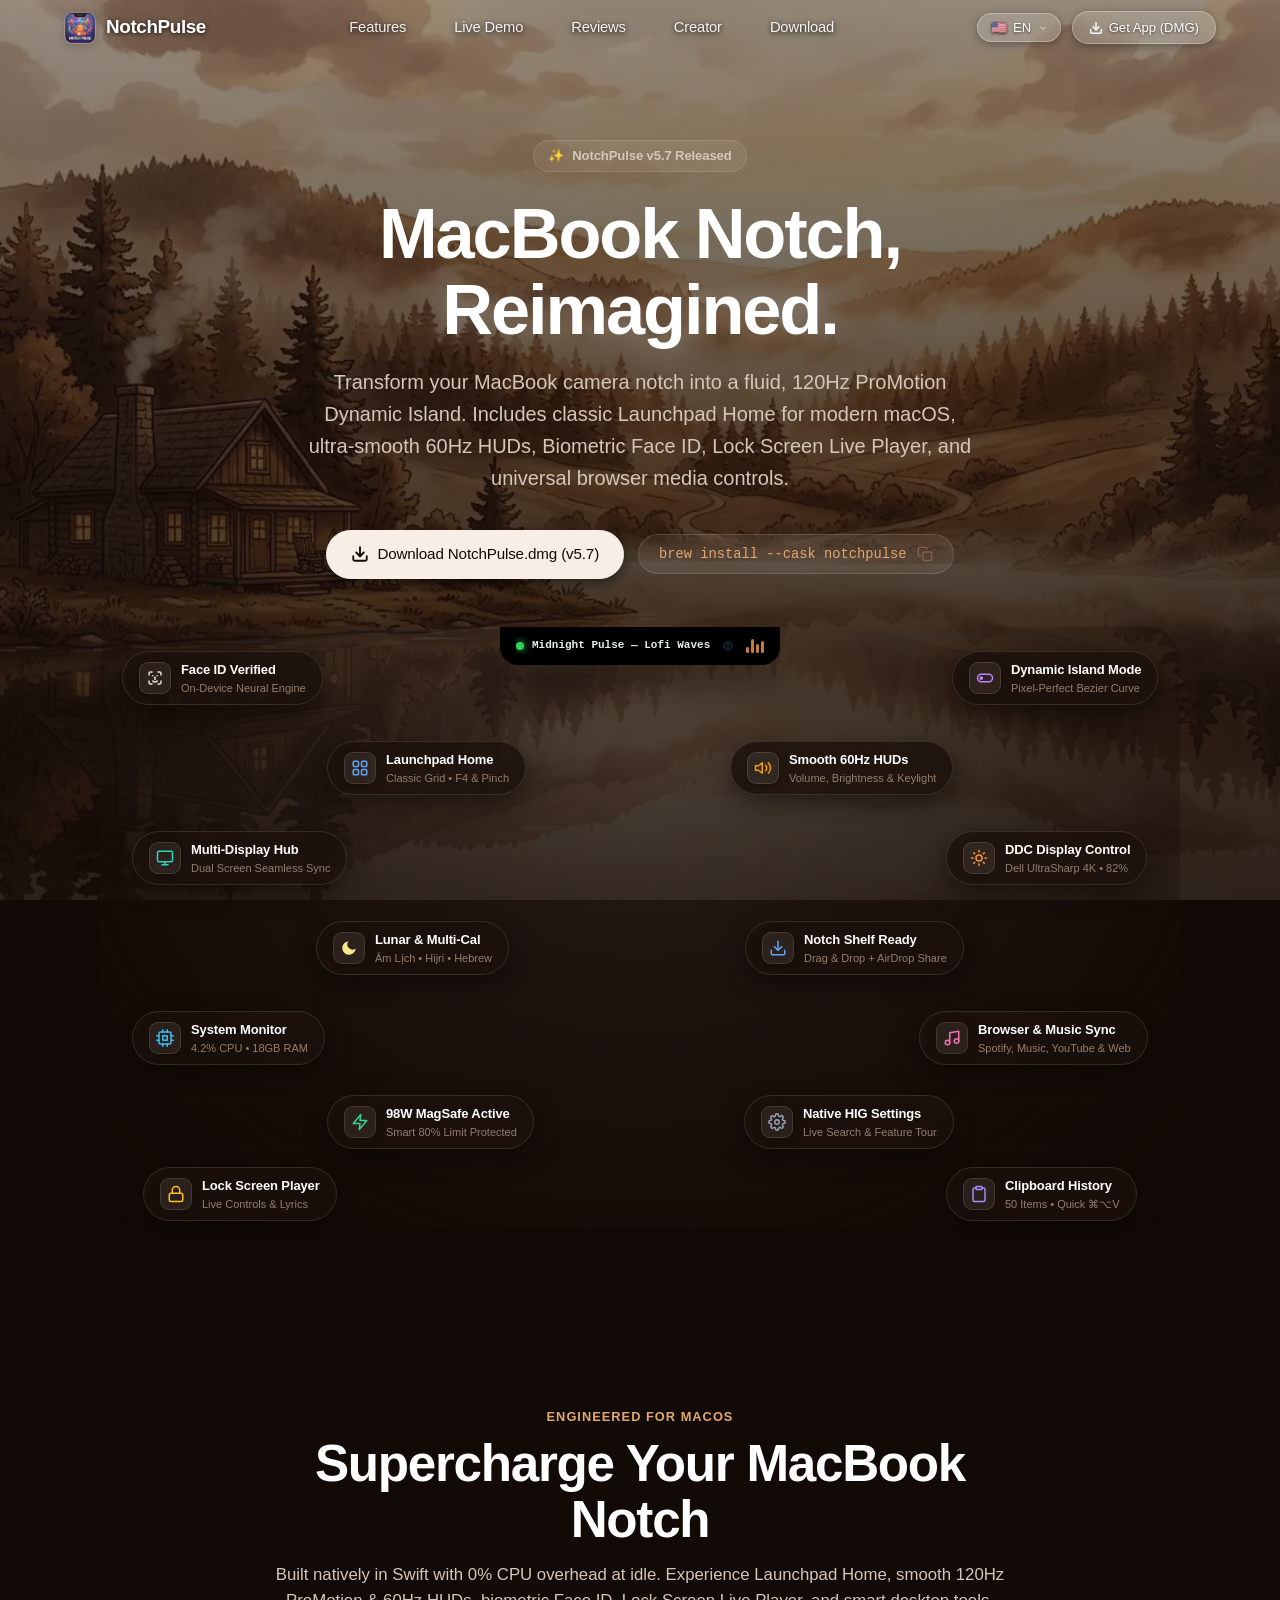
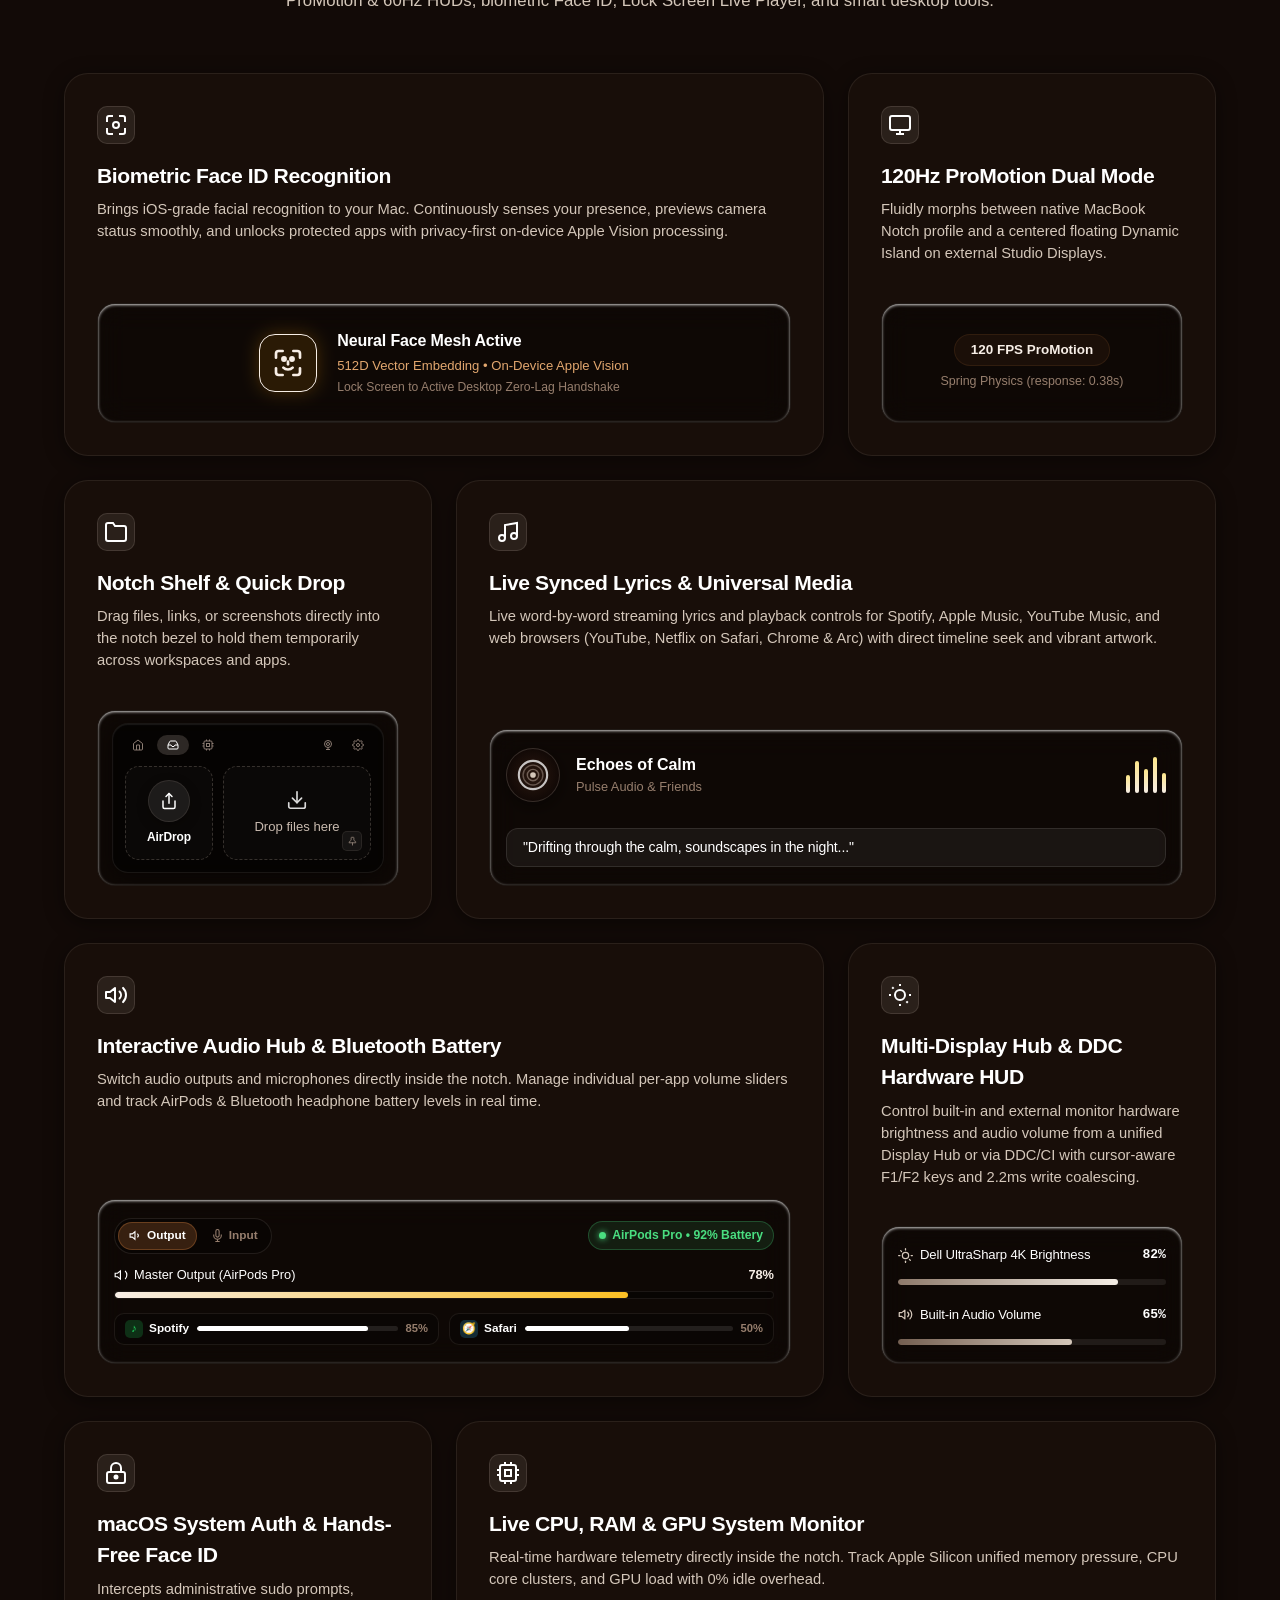
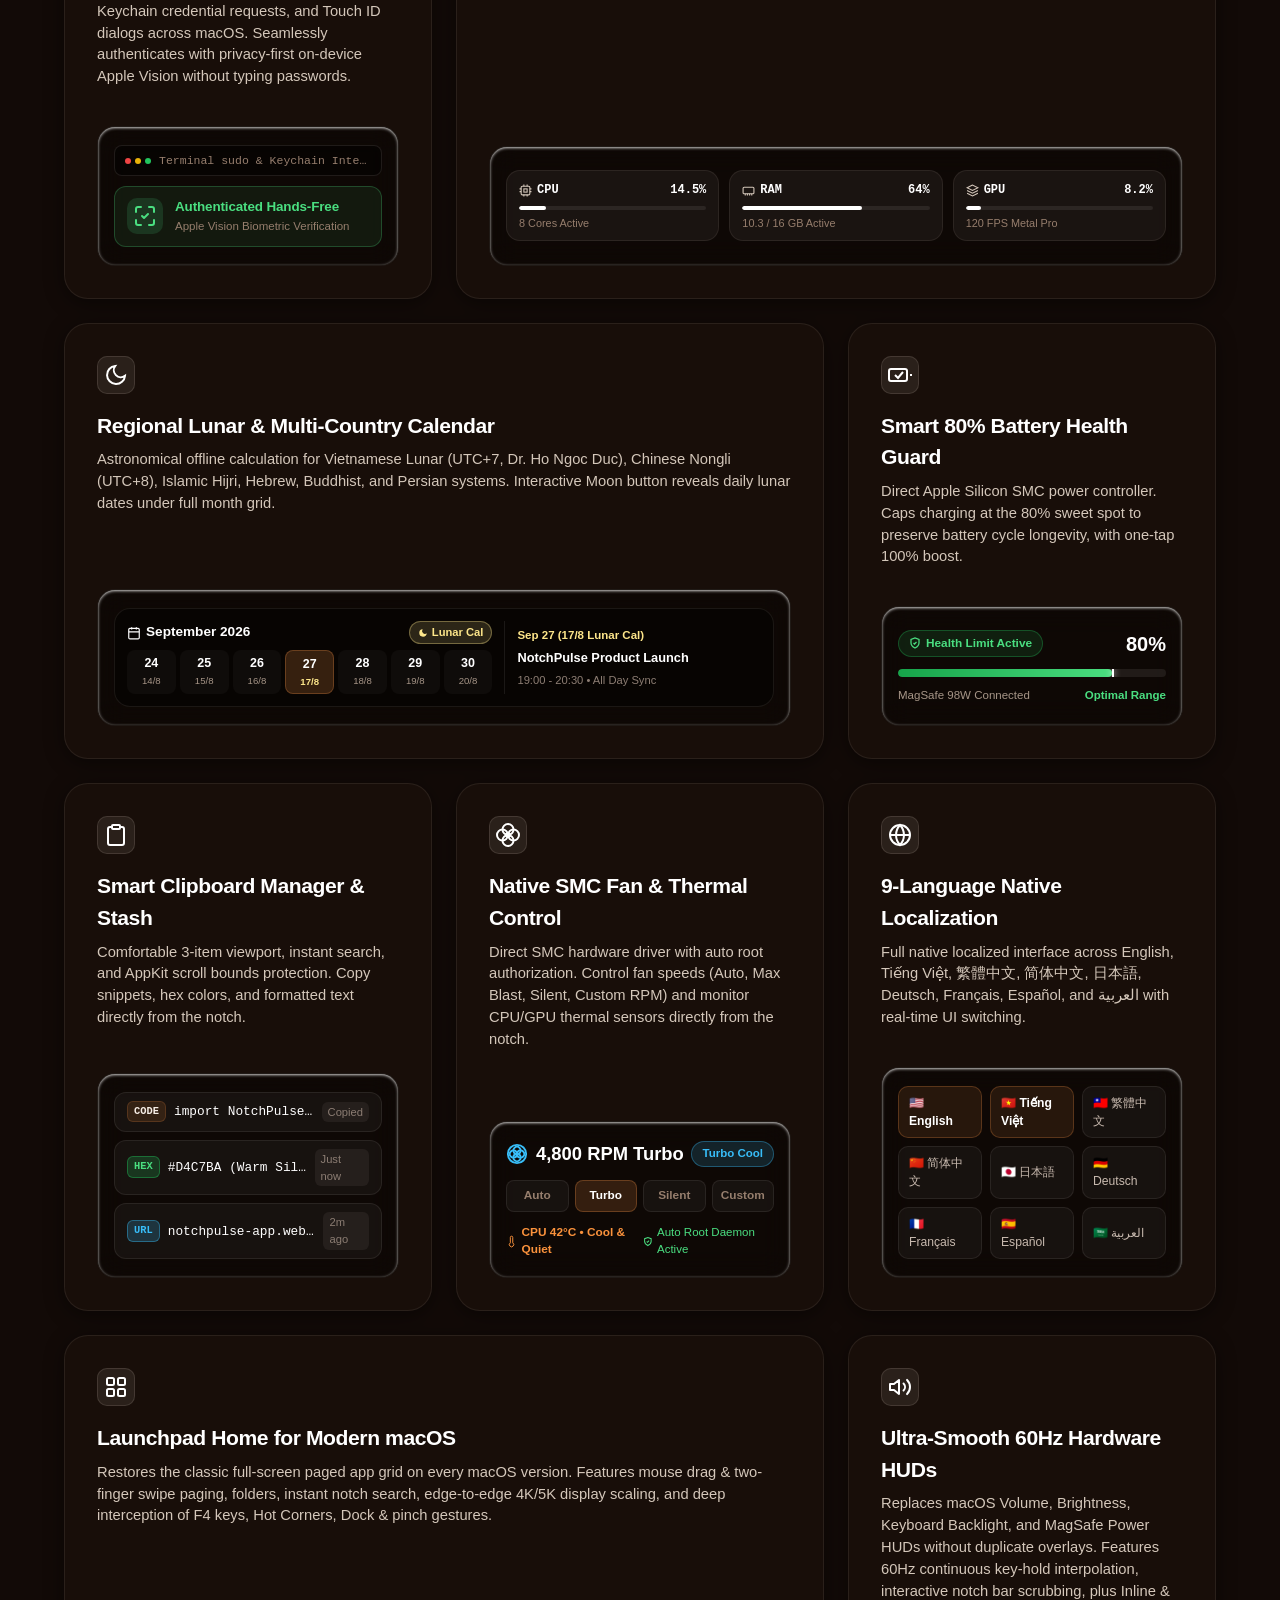
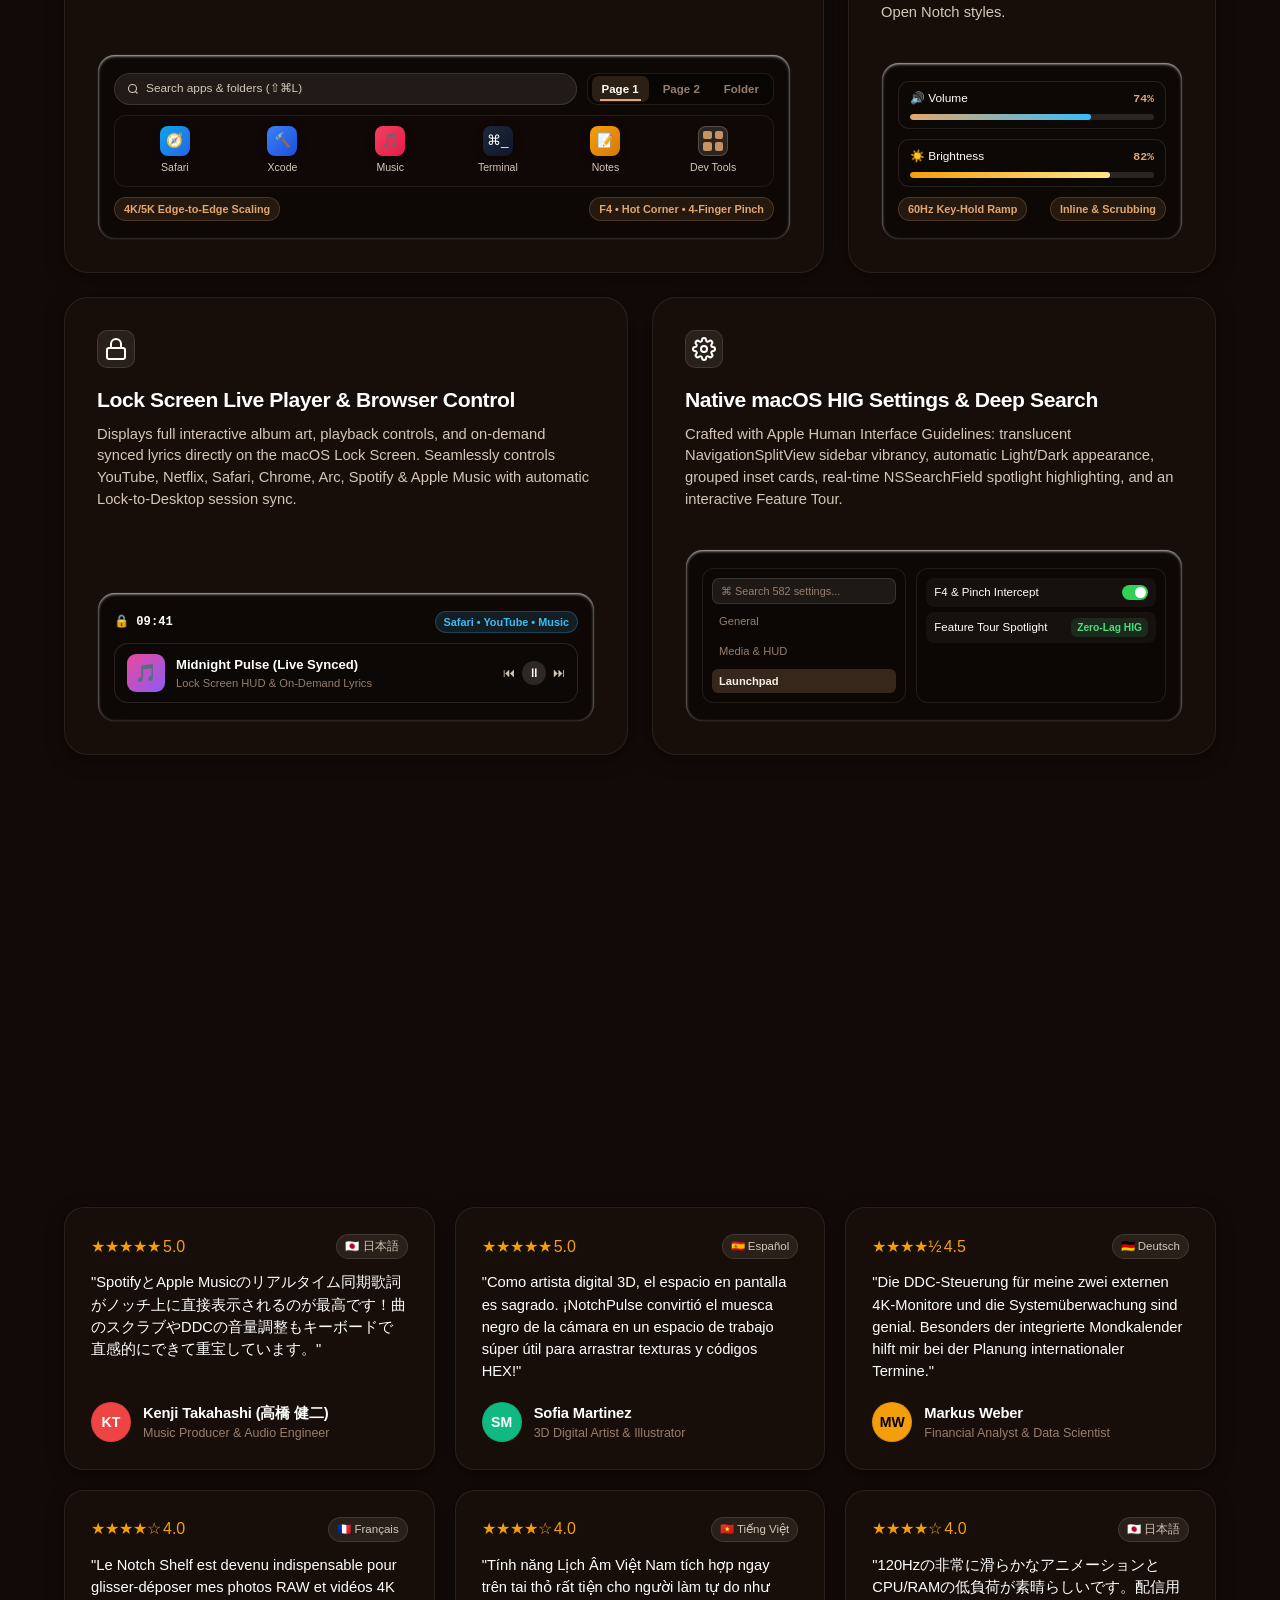
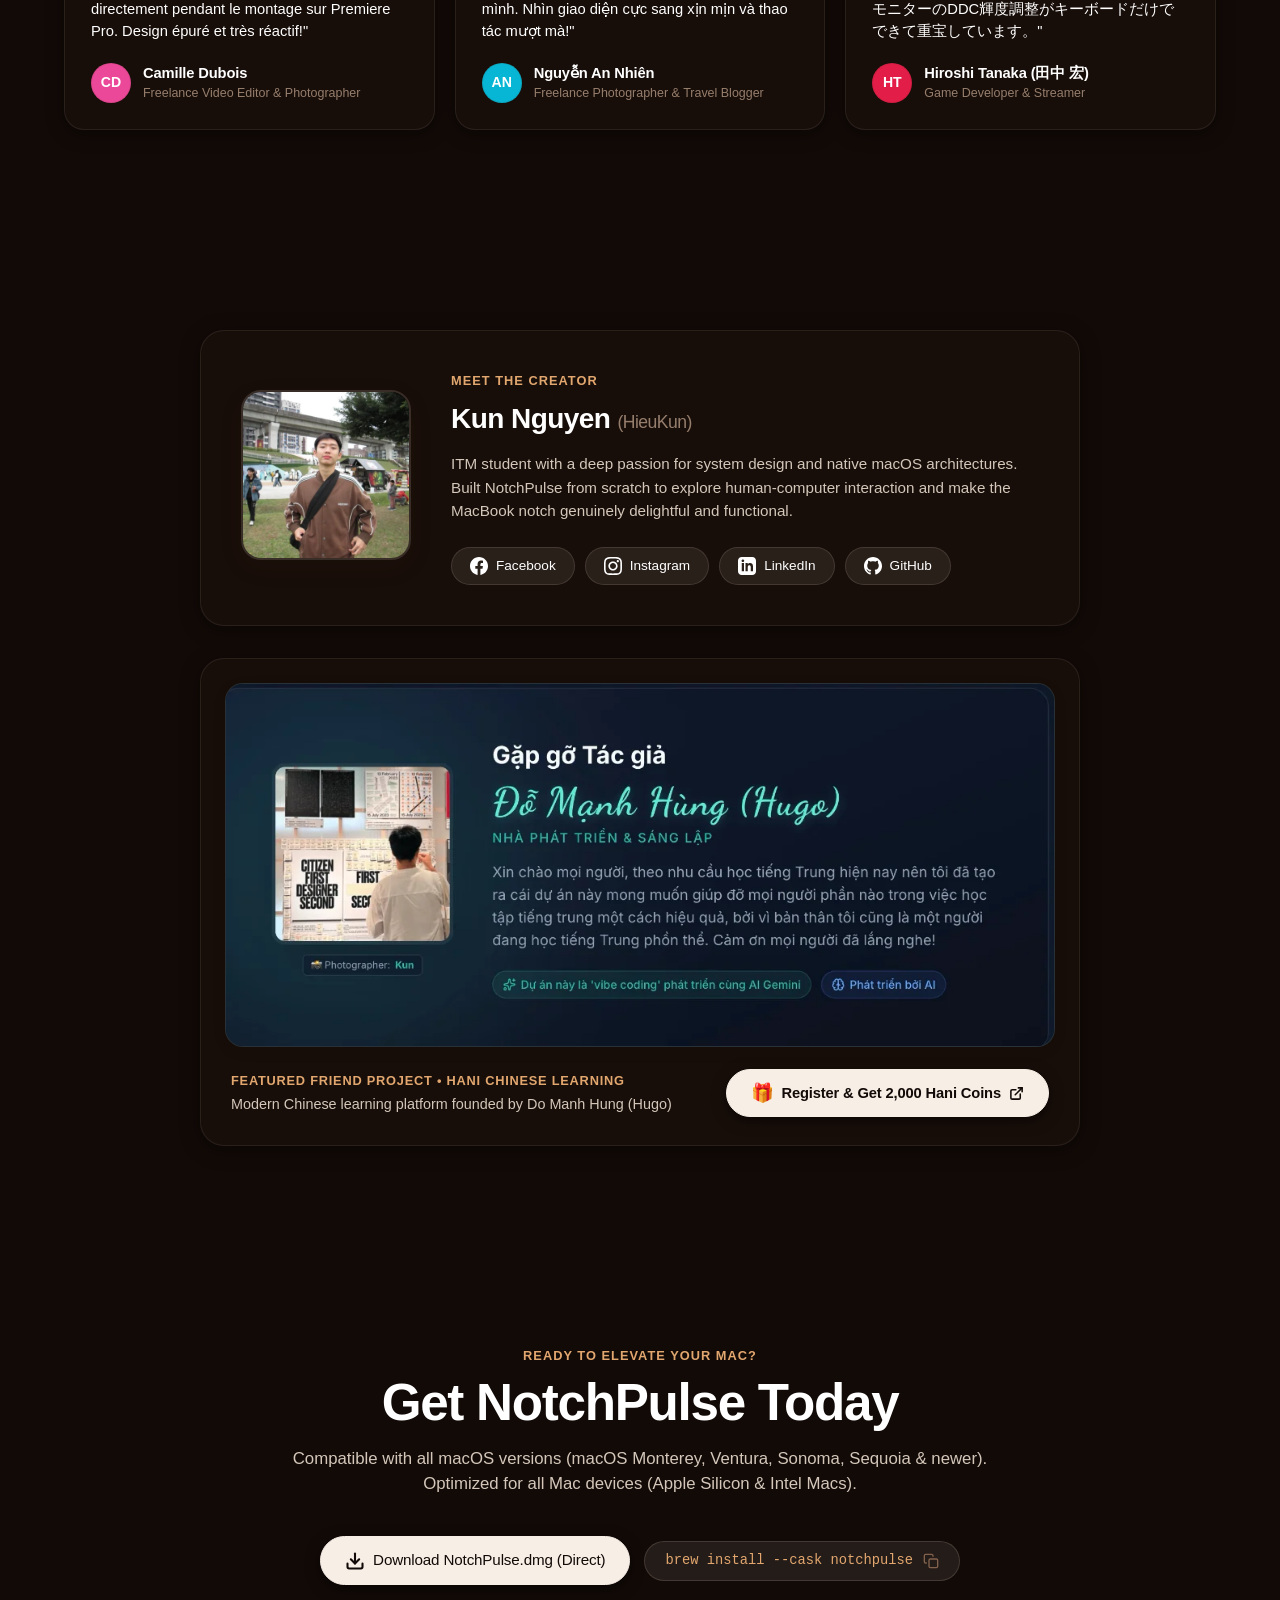
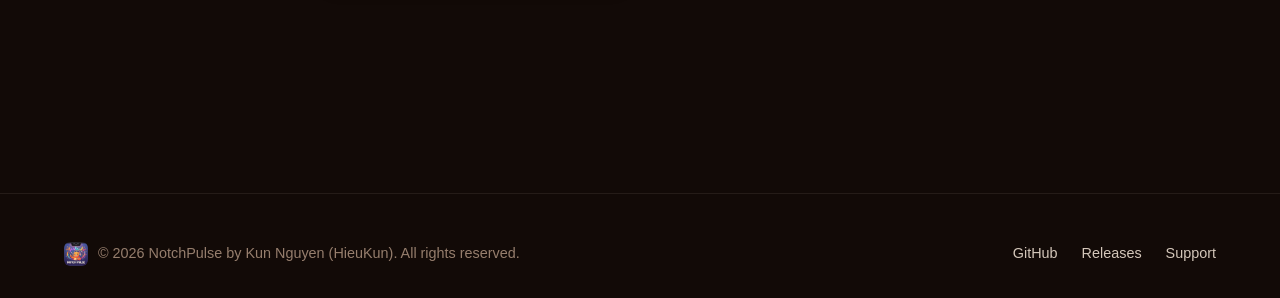
==== commit 96cb58ba: "fix(release): NotchPulse v5.7 (Build 472) - Launchpad 120Hz perf, smooth 60Hz HUD holds, permission " ====
--- a/docs/index.html
+++ b/docs/index.html
@@ -5,8 +5,8 @@
   <meta name="viewport" content="width=device-width, initial-scale=1.0">
   <meta name="google" content="notranslate">
   <title>NotchPulse — The Ultimate Dynamic Island &amp; Notch Companion for macOS</title>
-  <meta name="description" content="NotchPulse transforms your MacBook notch into a fluid, 120Hz ProMotion interactive Dynamic Island with Face ID, live lyrics, hardware HUD, and system telemetry.">
-  <meta name="keywords" content="NotchPulse, notchpulse hieukunn, macos dynamic island, macbook notch app, HieuKunn">
+  <meta name="description" content="NotchPulse transforms your MacBook notch into a fluid, 120Hz ProMotion interactive Dynamic Island with Launchpad Home, smooth 60Hz HUDs, Biometric Face ID, Lock Screen Live Player, and universal browser media controls.">
+  <meta name="keywords" content="NotchPulse, notchpulse hieukunn, macos dynamic island, macbook notch app, macos launchpad replacement, HieuKunn">
   <meta name="author" content="HieuKunn (Kun Nguyen)">
   <meta http-equiv="Cache-Control" content="no-cache, no-store, must-revalidate">
   <meta http-equiv="Pragma" content="no-cache">
@@ -21,9 +21,10 @@
   <link rel="preload" as="image" href="assets/cozy_bg.webp" type="image/webp" fetchpriority="high">
   <link rel="preload" as="image" href="assets/logo_clean.png">
   
-  <link rel="stylesheet" href="style.css?v=40">
+  <link rel="stylesheet" href="style.css?v=41">
 </head>
 <body>
+  <a href="#main-content" class="skip-link visually-hidden" data-i18n="nav.skip">Skip to main content</a>
 
   <!-- High-Performance Fixed Background Layer (Zero-Latency Local Rendering, GPU Isolated) -->
   <div class="site-bg" style="background-image: url('[data-uri]'); background-size: cover; background-position: center;" aria-hidden="true">
@@ -111,7 +112,7 @@
     <div class="container">
       <div class="hero-tag-badge">
         <span>✨</span>
-        <span data-i18n="hero.badge">NotchPulse v5.5 Released</span>
+        <span data-i18n="hero.badge">NotchPulse v5.7 Released</span>
       </div>
 
       <h1 class="hero-title">
@@ -120,21 +121,21 @@
       </h1>
 
       <p class="hero-subtitle" data-i18n="hero.subtitle">
-        Transform your MacBook camera notch into a fluid, 120Hz ProMotion interactive Dynamic Island. Native Apple Silicon performance with Biometric Face ID, real-time lyrics, and smart hardware HUDs.
+        Transform your MacBook camera notch into a fluid, 120Hz ProMotion Dynamic Island. Includes classic Launchpad Home for modern macOS, ultra-smooth 60Hz HUDs, Biometric Face ID, Lock Screen Live Player, and universal browser media controls.
       </p>
 
       <!-- Action Buttons Centered -->
       <div class="hero-cta-group">
         <a href="https://github.com/HieuKunn/NotchPulse-Release-for-everyone/releases/latest/download/NotchPulse.dmg" class="btn-primary" target="_blank" rel="noopener">
-          <svg width="18" height="18" viewBox="0 0 24 24" fill="none" stroke="currentColor" stroke-width="2.5" stroke-linecap="round" stroke-linejoin="round"><path d="M21 15v4a2 2 0 0 1-2 2H5a2 2 0 0 1-2-2v-4"/><polyline points="7 10 12 15 17 10"/><line x1="12" y1="15" x2="12" y2="3"/></svg>
-          <span data-i18n="hero.downloadBtn">Download NotchPulse.dmg (v5.5) &rarr;</span>
+          <svg width="18" height="18" viewBox="0 0 24 24" fill="none" stroke="currentColor" stroke-width="2.5" stroke-linecap="round" stroke-linejoin="round" aria-hidden="true"><path d="M21 15v4a2 2 0 0 1-2 2H5a2 2 0 0 1-2-2v-4"/><polyline points="7 10 12 15 17 10"/><line x1="12" y1="15" x2="12" y2="3"/></svg>
+          <span data-i18n="hero.downloadBtn">Download NotchPulse.dmg (v5.7)</span>
         </a>
 
         <!-- Copyable Homebrew command -->
-        <div class="brew-copy-box" id="copyBrewCmd" title="Click to copy Homebrew install command">
+        <button type="button" class="brew-copy-box" id="copyBrewCmd" aria-label="Copy Homebrew install command">
           <code>brew install --cask notchpulse</code>
-          <svg class="copy-icon" width="16" height="16" viewBox="0 0 24 24" fill="none" stroke="currentColor" stroke-width="2" stroke-linecap="round" stroke-linejoin="round"><rect x="9" y="9" width="13" height="13" rx="2" ry="2"/><path d="M5 15H4a2 2 0 0 1-2-2V4a2 2 0 0 1 2-2h9a2 2 0 0 1 2 2v1"/></svg>
-        </div>
+          <svg class="copy-icon" width="16" height="16" viewBox="0 0 24 24" fill="none" stroke="currentColor" stroke-width="2" stroke-linecap="round" stroke-linejoin="round" aria-hidden="true"><rect x="9" y="9" width="13" height="13" rx="2" ry="2"/><path d="M5 15H4a2 2 0 0 1-2-2V4a2 2 0 0 1 2-2h9a2 2 0 0 1 2 2v1"/></svg>
+        </button>
       </div>
 
       <!-- Organic Floating Nodes & Dynamic Notch Stage -->
@@ -152,17 +153,18 @@
               <div class="lens-cutout"></div>
             </div>
             <div class="stage-notch-right">
-              <div class="mini-eq">
+              <div class="mini-eq" aria-hidden="true">
                 <span></span><span></span><span></span><span></span>
               </div>
             </div>
           </div>
         </div>
 
-        <!-- Scattered Floating Interactive Nodes (Evenly Distributed & Balanced Constellation) -->
-        <!-- 1. Top Left: Face ID -->
-        <div class="float-node node-faceid" style="--delay: 0s;">
-          <span class="node-icon">
+        <!-- Scattered Floating Interactive Nodes (Balanced 14-Node Constellation) -->
+        <!-- Left Wing (7 Nodes) -->
+        <!-- 1. Biometric Face ID -->
+        <a href="#feat-faceid" class="float-node node-faceid" style="--delay: 0s;">
+          <span class="node-icon" aria-hidden="true">
             <svg width="18" height="18" viewBox="0 0 24 24" fill="none" stroke="currentColor" stroke-width="2" stroke-linecap="round" stroke-linejoin="round">
               <path d="M4 8V6a2 2 0 0 1 2-2h2"/>
               <path d="M4 16v2a2 2 0 0 0 2 2h2"/>
@@ -178,11 +180,27 @@
             <strong data-i18n="chip.faceidTitle">Face ID Verified</strong>
             <span data-i18n="chip.faceidSub">On-Device Neural Engine</span>
           </div>
-        </div>
-
-        <!-- 2. Top-Mid-Left: Multi-Display Hub -->
-        <div class="float-node node-display" style="--delay: 3.2s;">
-          <span class="node-icon">
+        </a>
+
+        <!-- 2. Launchpad Home (NEW) -->
+        <a href="#feat-launchpad" class="float-node node-launchpad" style="--delay: 1.4s;">
+          <span class="node-icon" aria-hidden="true">
+            <svg width="18" height="18" viewBox="0 0 24 24" fill="none" stroke="currentColor" stroke-width="2" stroke-linecap="round" stroke-linejoin="round">
+              <rect x="3" y="3" width="7" height="7" rx="1.5"/>
+              <rect x="14" y="3" width="7" height="7" rx="1.5"/>
+              <rect x="3" y="14" width="7" height="7" rx="1.5"/>
+              <rect x="14" y="14" width="7" height="7" rx="1.5"/>
+            </svg>
+          </span>
+          <div class="node-text">
+            <strong data-i18n="chip.launchpadTitle">Launchpad Home</strong>
+            <span data-i18n="chip.launchpadSub">Classic Grid • F4 &amp; Pinch</span>
+          </div>
+        </a>
+
+        <!-- 3. Multi-Display Hub -->
+        <a href="#feat-ddc" class="float-node node-display" style="--delay: 3.2s;">
+          <span class="node-icon" aria-hidden="true">
             <svg width="18" height="18" viewBox="0 0 24 24" fill="none" stroke="currentColor" stroke-width="2" stroke-linecap="round" stroke-linejoin="round">
               <rect x="2" y="3" width="20" height="14" rx="2"/>
               <line x1="8" y1="21" x2="16" y2="21"/>
@@ -193,11 +211,11 @@
             <strong data-i18n="chip.displayTitle">Multi-Display Hub</strong>
             <span data-i18n="chip.displaySub">Dual Screen Seamless Sync</span>
           </div>
-        </div>
-
-        <!-- 3. Upper Mid-Left: Regional Lunar & Multi-Calendar -->
-        <div class="float-node node-lunar" style="--delay: 1.1s;">
-          <span class="node-icon">
+        </a>
+
+        <!-- 4. Regional Lunar & Multi-Calendar -->
+        <a href="#feat-lunar" class="float-node node-lunar" style="--delay: 1.1s;">
+          <span class="node-icon" aria-hidden="true">
             <svg width="18" height="18" viewBox="0 0 24 24" fill="currentColor">
               <path d="M21 12.79A9 9 0 1 1 11.21 3 7 7 0 0 0 21 12.79z"/>
             </svg>
@@ -206,11 +224,11 @@
             <strong data-i18n="chip.lunarTitle">Lunar &amp; Multi-Cal</strong>
             <span data-i18n="chip.lunarSub">Âm Lịch • Hijri • Hebrew</span>
           </div>
-        </div>
-
-        <!-- 4. Mid Left: System Monitor (Stats) -->
-        <div class="float-node node-stats" style="--delay: 2.2s;">
-          <span class="node-icon">
+        </a>
+
+        <!-- 5. System Monitor (Stats) -->
+        <a href="#feat-stats" class="float-node node-stats" style="--delay: 2.2s;">
+          <span class="node-icon" aria-hidden="true">
             <svg width="18" height="18" viewBox="0 0 24 24" fill="none" stroke="currentColor" stroke-width="2" stroke-linecap="round" stroke-linejoin="round">
               <rect x="4" y="4" width="16" height="16" rx="2"/>
               <rect x="9" y="9" width="6" height="6"/>
@@ -228,11 +246,11 @@
             <strong data-i18n="chip.statsTitle">System Monitor</strong>
             <span data-i18n="chip.statsSub">4.2% CPU • 18GB RAM</span>
           </div>
-        </div>
-
-        <!-- 5. Lower Left: MagSafe Battery -->
-        <div class="float-node node-battery" style="--delay: 2.8s;">
-          <span class="node-icon">
+        </a>
+
+        <!-- 6. MagSafe Battery -->
+        <a href="#feat-battery" class="float-node node-battery" style="--delay: 2.8s;">
+          <span class="node-icon" aria-hidden="true">
             <svg width="18" height="18" viewBox="0 0 24 24" fill="none" stroke="currentColor" stroke-width="2" stroke-linecap="round" stroke-linejoin="round">
               <polygon points="13 2 3 14 12 14 11 22 21 10 12 10 13 2"/>
             </svg>
@@ -241,82 +259,26 @@
             <strong data-i18n="chip.batteryTitle">98W MagSafe Active</strong>
             <span data-i18n="chip.batterySub">Smart 80% Limit Protected</span>
           </div>
-        </div>
-
-        <!-- 6. Bottom Left-Center: Lock Screen HUD -->
-        <div class="float-node node-lockscreen" style="--delay: 1.7s;">
-          <span class="node-icon">
+        </a>
+
+        <!-- 7. Lock Screen Player -->
+        <a href="#feat-lockscreen" class="float-node node-lockscreen" style="--delay: 1.7s;">
+          <span class="node-icon" aria-hidden="true">
             <svg width="18" height="18" viewBox="0 0 24 24" fill="none" stroke="currentColor" stroke-width="2" stroke-linecap="round" stroke-linejoin="round">
               <rect x="3" y="11" width="18" height="11" rx="2" ry="2"/>
               <path d="M7 11V7a5 5 0 0 1 10 0v4"/>
             </svg>
           </span>
           <div class="node-text">
-            <strong data-i18n="chip.lockscreenTitle">Lock Screen HUD</strong>
-            <span data-i18n="chip.lockscreenSub">Instant Live Activity</span>
-          </div>
-        </div>
-
-        <!-- 7. Bottom Center: 120Hz ProMotion -->
-        <div class="float-node node-fps" style="--delay: 0.5s;">
-          <span class="node-icon">
-            <svg width="18" height="18" viewBox="0 0 24 24" fill="none" stroke="currentColor" stroke-width="2" stroke-linecap="round" stroke-linejoin="round">
-              <path d="M12 3l1.912 5.885a2 2 0 0 0 1.203 1.203L21 12l-5.885 1.912a2 2 0 0 0-1.203 1.203L12 21l-1.912-5.885a2 2 0 0 0-1.203-1.203L3 12l5.885-1.912a2 2 0 0 0 1.203-1.203L12 3z"/>
-            </svg>
-          </span>
-          <div class="node-text">
-            <strong data-i18n="chip.fpsTitle">120Hz ProMotion</strong>
-            <span data-i18n="chip.fpsSub">0% CPU Idle Overhead</span>
-          </div>
-        </div>
-
-        <!-- 8. Bottom Right-Center: Clipboard History -->
-        <div class="float-node node-clipboard" style="--delay: 0.9s;">
-          <span class="node-icon">
-            <svg width="18" height="18" viewBox="0 0 24 24" fill="none" stroke="currentColor" stroke-width="2" stroke-linecap="round" stroke-linejoin="round">
-              <path d="M16 4h2a2 2 0 0 1 2 2v14a2 2 0 0 1-2 2H6a2 2 0 0 1-2-2V6a2 2 0 0 1 2-2h2"/>
-              <rect x="8" y="2" width="8" height="4" rx="1" ry="1"/>
-            </svg>
-          </span>
-          <div class="node-text">
-            <strong data-i18n="chip.clipboardTitle">Clipboard History</strong>
-            <span data-i18n="chip.clipboardSub">50 Items • Quick ⌘⌥V</span>
-          </div>
-        </div>
-
-        <!-- 9. Lower Right: Notch Shelf -->
-        <div class="float-node node-shelf" style="--delay: 3.5s;">
-          <span class="node-icon">
-            <svg width="18" height="18" viewBox="0 0 24 24" fill="none" stroke="currentColor" stroke-width="2" stroke-linecap="round" stroke-linejoin="round">
-              <polyline points="7 10 12 15 17 10"/>
-              <line x1="12" y1="3" x2="12" y2="15"/>
-              <path d="M21 15v4a2 2 0 0 1-2 2H5a2 2 0 0 1-2-2v-4"/>
-            </svg>
-          </span>
-          <div class="node-text">
-            <strong data-i18n="chip.shelfTitle">Notch Shelf Ready</strong>
-            <span data-i18n="chip.shelfSub">Drag &amp; Drop to Hold Files</span>
-          </div>
-        </div>
-
-        <!-- 10. Mid Right: Synced Lyrics -->
-        <div class="float-node node-lyrics" style="--delay: 1.6s;">
-          <span class="node-icon">
-            <svg width="18" height="18" viewBox="0 0 24 24" fill="none" stroke="currentColor" stroke-width="2" stroke-linecap="round" stroke-linejoin="round">
-              <path d="M9 18V5l12-2v13"/>
-              <circle cx="6" cy="18" r="3"/>
-              <circle cx="18" cy="16" r="3"/>
-            </svg>
-          </span>
-          <div class="node-text">
-            <strong data-i18n="chip.lyricsTitle">Live Synced Lyrics</strong>
-            <span data-i18n="chip.lyricsSub">Spotify &amp; Apple Music</span>
-          </div>
-        </div>
-
-        <!-- 11. Upper Mid-Right: Dynamic Island Mode -->
-        <div class="float-node node-island" style="--delay: 2.4s;">
-          <span class="node-icon">
+            <strong data-i18n="chip.lockscreenTitle">Lock Screen Player</strong>
+            <span data-i18n="chip.lockscreenSub">Live Controls &amp; Lyrics</span>
+          </div>
+        </a>
+
+        <!-- Right Wing (7 Nodes) -->
+        <!-- 8. Dynamic Island Mode -->
+        <a href="#feat-island" class="float-node node-island" style="--delay: 2.4s;">
+          <span class="node-icon" aria-hidden="true">
             <svg width="18" height="18" viewBox="0 0 24 24" fill="none" stroke="currentColor" stroke-width="2" stroke-linecap="round" stroke-linejoin="round">
               <rect x="2" y="7" width="20" height="10" rx="5"/>
               <circle cx="7" cy="12" r="1.5" fill="currentColor"/>
@@ -326,11 +288,26 @@
             <strong data-i18n="chip.islandTitle">Dynamic Island Mode</strong>
             <span data-i18n="chip.islandSub">Pixel-Perfect Bezier Curve</span>
           </div>
-        </div>
-
-        <!-- 12. Top Right: DDC Display Control -->
-        <div class="float-node node-ddc" style="--delay: 0.7s;">
-          <span class="node-icon">
+        </a>
+
+        <!-- 9. Smooth 60Hz Hardware HUDs (NEW) -->
+        <a href="#feat-hud" class="float-node node-hud" style="--delay: 0.4s;">
+          <span class="node-icon" aria-hidden="true">
+            <svg width="18" height="18" viewBox="0 0 24 24" fill="none" stroke="currentColor" stroke-width="2" stroke-linecap="round" stroke-linejoin="round">
+              <polygon points="11 5 6 9 2 9 2 15 6 15 11 19 11 5"/>
+              <path d="M15.54 8.46a5 5 0 0 1 0 7.07"/>
+              <path d="M19.07 4.93a10 10 0 0 1 0 14.14"/>
+            </svg>
+          </span>
+          <div class="node-text">
+            <strong data-i18n="chip.hudTitle">Smooth 60Hz HUDs</strong>
+            <span data-i18n="chip.hudSub">Volume, Brightness &amp; Keylight</span>
+          </div>
+        </a>
+
+        <!-- 10. DDC Display Control -->
+        <a href="#feat-ddc" class="float-node node-ddc" style="--delay: 0.7s;">
+          <span class="node-icon" aria-hidden="true">
             <svg width="18" height="18" viewBox="0 0 24 24" fill="none" stroke="currentColor" stroke-width="2" stroke-linecap="round" stroke-linejoin="round">
               <circle cx="12" cy="12" r="4"/>
               <path d="M12 2v2"/>
@@ -347,11 +324,71 @@
             <strong data-i18n="chip.ddcTitle">DDC Display Control</strong>
             <span data-i18n="chip.ddcSub">Dell UltraSharp 4K • 82%</span>
           </div>
-        </div>
+        </a>
+
+        <!-- 11. Notch Shelf -->
+        <a href="#feat-shelf" class="float-node node-shelf" style="--delay: 3.5s;">
+          <span class="node-icon" aria-hidden="true">
+            <svg width="18" height="18" viewBox="0 0 24 24" fill="none" stroke="currentColor" stroke-width="2" stroke-linecap="round" stroke-linejoin="round">
+              <polyline points="7 10 12 15 17 10"/>
+              <line x1="12" y1="3" x2="12" y2="15"/>
+              <path d="M21 15v4a2 2 0 0 1-2 2H5a2 2 0 0 1-2-2v-4"/>
+            </svg>
+          </span>
+          <div class="node-text">
+            <strong data-i18n="chip.shelfTitle">Notch Shelf Ready</strong>
+            <span data-i18n="chip.shelfSub">Drag &amp; Drop + AirDrop Share</span>
+          </div>
+        </a>
+
+        <!-- 12. Synced Lyrics & Browser Media -->
+        <a href="#feat-lyrics" class="float-node node-lyrics" style="--delay: 1.6s;">
+          <span class="node-icon" aria-hidden="true">
+            <svg width="18" height="18" viewBox="0 0 24 24" fill="none" stroke="currentColor" stroke-width="2" stroke-linecap="round" stroke-linejoin="round">
+              <path d="M9 18V5l12-2v13"/>
+              <circle cx="6" cy="18" r="3"/>
+              <circle cx="18" cy="16" r="3"/>
+            </svg>
+          </span>
+          <div class="node-text">
+            <strong data-i18n="chip.lyricsTitle">Browser &amp; Music Sync</strong>
+            <span data-i18n="chip.lyricsSub">Spotify, Music, YouTube &amp; Web</span>
+          </div>
+        </a>
+
+        <!-- 13. Native macOS Settings -->
+        <a href="#feat-settings" class="float-node node-settings" style="--delay: 0.5s;">
+          <span class="node-icon" aria-hidden="true">
+            <svg width="18" height="18" viewBox="0 0 24 24" fill="none" stroke="currentColor" stroke-width="2" stroke-linecap="round" stroke-linejoin="round">
+              <circle cx="12" cy="12" r="3"/>
+              <path d="M19.4 15a1.65 1.65 0 0 0 .33 1.82l.06.06a2 2 0 0 1-2.83 2.83l-.06-.06a1.65 1.65 0 0 0-1.82-.33 1.65 1.65 0 0 0-1 1.51V21a2 2 0 0 1-4 0v-.09A1.65 1.65 0 0 0 9 19.4a1.65 1.65 0 0 0-1.82.33l-.06.06a2 2 0 0 1-2.83-2.83l.06-.06a1.65 1.65 0 0 0 .33-1.82 1.65 1.65 0 0 0-1.51-1H3a2 2 0 0 1 0-4h.09A1.65 1.65 0 0 0 4.6 9a1.65 1.65 0 0 0-.33-1.82l-.06-.06a2 2 0 0 1 2.83-2.83l.06.06a1.65 1.65 0 0 0 1.82.33H9a1.65 1.65 0 0 0 1-1.51V3a2 2 0 0 1 4 0v.09a1.65 1.65 0 0 0 1 1.51 1.65 1.65 0 0 0 1.82-.33l.06-.06a2 2 0 0 1 2.83 2.83l-.06.06a1.65 1.65 0 0 0-.33 1.82V9a1.65 1.65 0 0 0 1.51 1H21a2 2 0 0 1 0 4h-.09a1.65 1.65 0 0 0-1.51 1z"/>
+            </svg>
+          </span>
+          <div class="node-text">
+            <strong data-i18n="chip.settingsTitle">Native HIG Settings</strong>
+            <span data-i18n="chip.settingsSub">Live Search &amp; Feature Tour</span>
+          </div>
+        </a>
+
+        <!-- 14. Clipboard History -->
+        <a href="#feat-clipboard" class="float-node node-clipboard" style="--delay: 0.9s;">
+          <span class="node-icon" aria-hidden="true">
+            <svg width="18" height="18" viewBox="0 0 24 24" fill="none" stroke="currentColor" stroke-width="2" stroke-linecap="round" stroke-linejoin="round">
+              <path d="M16 4h2a2 2 0 0 1 2 2v14a2 2 0 0 1-2 2H6a2 2 0 0 1-2-2V6a2 2 0 0 1 2-2h2"/>
+              <rect x="8" y="2" width="8" height="4" rx="1" ry="1"/>
+            </svg>
+          </span>
+          <div class="node-text">
+            <strong data-i18n="chip.clipboardTitle">Clipboard History</strong>
+            <span data-i18n="chip.clipboardSub">50 Items • Quick ⌘⌥V</span>
+          </div>
+        </a>
 
       </div>
     </div>
   </header>
+
+  <main id="main-content" tabindex="-1">
 
   <!-- Bento Grid Feature Showcase Section -->
   <section class="section" id="features">
@@ -360,7 +397,7 @@
         <span class="section-tag" data-i18n="features.tag">Engineered for macOS</span>
         <h2 class="section-title" data-i18n="features.title">Supercharge Your MacBook Notch</h2>
         <p class="section-subtitle" data-i18n="features.subtitle">
-          Built natively in Swift with 0% CPU overhead at idle. Experience smooth 120Hz ProMotion animations, biometric conveniences, and smart desktop tools.
+          Built natively in Swift with 0% CPU overhead at idle. Experience Launchpad Home, smooth 120Hz ProMotion &amp; 60Hz HUDs, biometric Face ID, Lock Screen Live Player, and smart desktop tools.
         </p>
       </div>
 
@@ -368,7 +405,7 @@
       <div class="bento-grid">
         
         <!-- Bento 1 (Large 8-col): Biometric Face ID -->
-        <div class="bento-card bento-col-8 fade-in-section">
+        <div class="bento-card bento-col-8 fade-in-section" id="feat-faceid">
           <div class="bento-header">
             <div class="bento-icon-badge">
               <svg width="24" height="24" viewBox="0 0 24 24" fill="none" stroke="currentColor" stroke-width="2"><path d="M9 3H5a2 2 0 0 0-2 2v4m0 6v4a2 2 0 0 0 2 2h4m6 0h4a2 2 0 0 0 2-2v-4m0-6V5a2 2 0 0 0-2-2h-4"/><circle cx="12" cy="12" r="3"/><path d="M12 9v1"/><path d="M12 14v1"/></svg>
@@ -400,7 +437,7 @@
         </div>
 
         <!-- Bento 2 (4-col): 120Hz ProMotion Dual Mode -->
-        <div class="bento-card bento-col-4 fade-in-section delay-1">
+        <div class="bento-card bento-col-4 fade-in-section delay-1" id="feat-island">
           <div class="bento-header">
             <div class="bento-icon-badge">
               <svg width="24" height="24" viewBox="0 0 24 24" fill="none" stroke="currentColor" stroke-width="2"><rect x="2" y="3" width="20" height="14" rx="2" ry="2"/><line x1="8" y1="21" x2="16" y2="21"/><line x1="12" y1="17" x2="12" y2="21"/></svg>
@@ -420,7 +457,7 @@
         </div>
 
         <!-- Bento 3 (4-col): Notch Shelf & Staging Dock -->
-        <div class="bento-card bento-col-4 fade-in-section">
+        <div class="bento-card bento-col-4 fade-in-section" id="feat-shelf">
           <div class="bento-header">
             <div class="bento-icon-badge">
               <svg width="24" height="24" viewBox="0 0 24 24" fill="none" stroke="currentColor" stroke-width="2"><path d="M22 19a2 2 0 0 1-2 2H4a2 2 0 0 1-2-2V5a2 2 0 0 1 2-2h5l2 3h9a2 2 0 0 1 2 2z"/></svg>
@@ -494,15 +531,15 @@
           </div>
         </div>
 
-        <!-- Bento 4 (Large 8-col): Real-Time Synced Lyrics -->
-        <div class="bento-card bento-col-8 fade-in-section delay-1">
+        <!-- Bento 4 (Large 8-col): Real-Time Synced Lyrics & Universal Media -->
+        <div class="bento-card bento-col-8 fade-in-section delay-1" id="feat-lyrics">
           <div class="bento-header">
-            <div class="bento-icon-badge">
+            <div class="bento-icon-badge" aria-hidden="true">
               <svg width="24" height="24" viewBox="0 0 24 24" fill="none" stroke="currentColor" stroke-width="2"><path d="M9 18V5l12-2v13"/><circle cx="6" cy="18" r="3"/><circle cx="18" cy="16" r="3"/></svg>
             </div>
-            <h3 class="bento-title" data-i18n="feat3.title">Live Synced Lyrics</h3>
+            <h3 class="bento-title" data-i18n="feat3.title">Live Synced Lyrics &amp; Universal Media</h3>
             <p class="bento-desc" data-i18n="feat3.desc">
-              Live word-by-word streaming lyrics for Spotify and Apple Music directly over the notch. Scrub tracks, seek timestamps, or expand into fullscreen lyric mode with vibrant album artwork.
+              Live word-by-word streaming lyrics and playback controls for Spotify, Apple Music, YouTube Music, and web browsers (YouTube, Netflix on Safari, Chrome &amp; Arc) with direct timeline seek and vibrant artwork.
             </p>
           </div>
 
@@ -608,14 +645,14 @@
         </div>
 
         <!-- Bento 6 (4-col): Hardware DDC External Display HUD -->
-        <div class="bento-card bento-col-4 fade-in-section delay-1">
+        <div class="bento-card bento-col-4 fade-in-section delay-1" id="feat-ddc">
           <div class="bento-header">
-            <div class="bento-icon-badge">
+            <div class="bento-icon-badge" aria-hidden="true">
               <svg width="24" height="24" viewBox="0 0 24 24" fill="none" stroke="currentColor" stroke-width="2"><circle cx="12" cy="12" r="5"/><line x1="12" y1="1" x2="12" y2="3"/><line x1="12" y1="21" x2="12" y2="23"/><line x1="4.22" y1="4.22" x2="5.64" y2="5.64"/><line x1="18.36" y1="18.36" x2="19.78" y2="19.78"/><line x1="1" y1="12" x2="3" y2="12"/><line x1="21" y1="12" x2="23" y2="12"/></svg>
             </div>
-            <h3 class="bento-title" data-i18n="feat5.title">Hardware DDC External Display HUD</h3>
+            <h3 class="bento-title" data-i18n="feat5.title">Multi-Display Hub &amp; DDC Hardware HUD</h3>
             <p class="bento-desc" data-i18n="feat5.desc">
-              Control genuine third-party monitor hardware brightness and audio volume via DDC/CI with cursor-aware F1/F2 keys and 2.2ms write coalescing.
+              Control built-in and external monitor hardware brightness and audio volume from a unified Display Hub or via DDC/CI with cursor-aware F1/F2 keys and 2.2ms write coalescing.
             </p>
           </div>
 
@@ -683,7 +720,7 @@
         </div>
 
         <!-- Bento 8 (Large 8-col): Live CPU, RAM & GPU System Monitor -->
-        <div class="bento-card bento-col-8 fade-in-section delay-1">
+        <div class="bento-card bento-col-8 fade-in-section delay-1" id="feat-stats">
           <div class="bento-header">
             <div class="bento-icon-badge">
               <svg width="24" height="24" viewBox="0 0 24 24" fill="none" stroke="currentColor" stroke-width="2"><rect x="4" y="4" width="16" height="16" rx="2"/><rect x="9" y="9" width="6" height="6"/><line x1="9" y1="1" x2="9" y2="4"/><line x1="15" y1="1" x2="15" y2="4"/><line x1="9" y1="20" x2="9" y2="23"/><line x1="15" y1="20" x2="15" y2="23"/><line x1="20" y1="9" x2="23" y2="9"/><line x1="20" y1="14" x2="23" y2="14"/><line x1="1" y1="9" x2="4" y2="9"/><line x1="1" y1="14" x2="4" y2="14"/></svg>
@@ -745,7 +782,7 @@
         </div>
 
         <!-- Bento 9 (Large 8-col): Regional Lunar & Multi-Country Calendar -->
-        <div class="bento-card bento-col-8 fade-in-section">
+        <div class="bento-card bento-col-8 fade-in-section" id="feat-lunar">
           <div class="bento-header">
             <div class="bento-icon-badge">
               <svg width="24" height="24" viewBox="0 0 24 24" fill="none" stroke="currentColor" stroke-width="2"><path d="M21 12.79A9 9 0 1 1 11.21 3 7 7 0 0 0 21 12.79z"/></svg>
@@ -792,7 +829,7 @@
         </div>
 
         <!-- Bento 10 (4-col): Smart Battery Health & 80% Limit -->
-        <div class="bento-card bento-col-4 fade-in-section delay-1">
+        <div class="bento-card bento-col-4 fade-in-section delay-1" id="feat-battery">
           <div class="bento-header">
             <div class="bento-icon-badge">
               <svg width="24" height="24" viewBox="0 0 24 24" fill="none" stroke="currentColor" stroke-width="2"><rect x="1" y="6" width="18" height="12" rx="2"/><line x1="23" y1="11" x2="23" y2="13"/><polyline points="7 12 10 15 15 9"/></svg>
@@ -827,7 +864,7 @@
         <!-- Trio Row: Bento 11 (4-col), Bento 12 (4-col), Bento 13 (4-col) -->
 
         <!-- Bento 11 (4-col): Smart Clipboard History & Quick Stash -->
-        <div class="bento-card bento-col-4 fade-in-section">
+        <div class="bento-card bento-col-4 fade-in-section" id="feat-clipboard">
           <div class="bento-header">
             <div class="bento-icon-badge">
               <svg width="24" height="24" viewBox="0 0 24 24" fill="none" stroke="currentColor" stroke-width="2"><path d="M16 4h2a2 2 0 0 1 2 2v14a2 2 0 0 1-2 2H6a2 2 0 0 1-2-2V6a2 2 0 0 1 2-2h2"/><rect x="8" y="2" width="8" height="4" rx="1" ry="1"/></svg>
@@ -941,6 +978,198 @@
               <div class="lang-pill-item">🇫🇷 Français</div>
               <div class="lang-pill-item">🇪🇸 Español</div>
               <div class="lang-pill-item">🇸🇦 العربية</div>
+            </div>
+          </div>
+        </div>
+
+        <!-- Bento 14 (Large 8-col): Launchpad Home for Modern macOS -->
+        <div class="bento-card bento-col-8 fade-in-section" id="feat-launchpad">
+          <div class="bento-header">
+            <div class="bento-icon-badge" aria-hidden="true">
+              <svg width="24" height="24" viewBox="0 0 24 24" fill="none" stroke="currentColor" stroke-width="2" stroke-linecap="round" stroke-linejoin="round">
+                <rect x="3" y="3" width="7" height="7" rx="1.5"/>
+                <rect x="14" y="3" width="7" height="7" rx="1.5"/>
+                <rect x="3" y="14" width="7" height="7" rx="1.5"/>
+                <rect x="14" y="14" width="7" height="7" rx="1.5"/>
+              </svg>
+            </div>
+            <h3 class="bento-title" data-i18n="feat14.title">Launchpad Home for Modern macOS</h3>
+            <p class="bento-desc" data-i18n="feat14.desc">
+              Restores the classic full-screen paged app grid on every macOS version. Features mouse drag &amp; two-finger swipe paging, folders, instant notch search, edge-to-edge 4K/5K display scaling, and deep interception of F4 keys, Hot Corners, Dock &amp; pinch gestures.
+            </p>
+          </div>
+
+          <div class="bento-preview-box">
+            <div class="launchpad-preview-widget" data-launchpad-tabs>
+              <div class="launchpad-top-bar">
+                <div class="launchpad-search-pill">
+                  <svg width="12" height="12" viewBox="0 0 24 24" fill="none" stroke="currentColor" stroke-width="2.2" aria-hidden="true"><circle cx="11" cy="11" r="8"/><line x1="21" y1="21" x2="16.65" y2="16.65"/></svg>
+                  <span data-i18n="bento.lpSearch">Search apps &amp; folders (⇧⌘L)</span>
+                </div>
+                <div class="launchpad-tablist" role="tablist" aria-label="Launchpad pages preview">
+                  <button type="button" class="launchpad-tab-btn" id="lp-tab-1" role="tab" aria-selected="true" tabindex="0" data-lp-panel="lp-panel-1" data-i18n="bento.lpTabPage1">Page 1</button>
+                  <button type="button" class="launchpad-tab-btn" id="lp-tab-2" role="tab" aria-selected="false" tabindex="-1" data-lp-panel="lp-panel-2" data-i18n="bento.lpTabPage2">Page 2</button>
+                  <button type="button" class="launchpad-tab-btn" id="lp-tab-3" role="tab" aria-selected="false" tabindex="-1" data-lp-panel="lp-panel-3" data-i18n="bento.lpTabFolder">Folder</button>
+                </div>
+              </div>
+
+              <div class="launchpad-panels-stack">
+                <div role="tabpanel" id="lp-panel-1" aria-labelledby="lp-tab-1" class="launchpad-panel">
+                  <div class="launchpad-apps-grid">
+                    <div class="lp-app-tile"><span class="lp-app-sq" style="background: linear-gradient(135deg, #0ea5e9, #2563eb);">🧭</span><span>Safari</span></div>
+                    <div class="lp-app-tile"><span class="lp-app-sq" style="background: linear-gradient(135deg, #3b82f6, #1d4ed8);">🔨</span><span>Xcode</span></div>
+                    <div class="lp-app-tile"><span class="lp-app-sq" style="background: linear-gradient(135deg, #f43f5e, #e11d48);">🎵</span><span>Music</span></div>
+                    <div class="lp-app-tile"><span class="lp-app-sq" style="background: linear-gradient(135deg, #1e293b, #0f172a);">⌘_</span><span>Terminal</span></div>
+                    <div class="lp-app-tile"><span class="lp-app-sq" style="background: linear-gradient(135deg, #f59e0b, #d97706);">📝</span><span>Notes</span></div>
+                    <div class="lp-app-tile lp-folder-tile">
+                      <span class="lp-folder-mini"><i></i><i></i><i></i><i></i></span>
+                      <span data-i18n="bento.lpFolderUtilities">Dev Tools</span>
+                    </div>
+                  </div>
+                </div>
+
+                <div role="tabpanel" id="lp-panel-2" aria-labelledby="lp-tab-2" class="launchpad-panel" hidden>
+                  <div class="launchpad-apps-grid">
+                    <div class="lp-app-tile"><span class="lp-app-sq" style="background: linear-gradient(135deg, #10b981, #059669);">💬</span><span>Messages</span></div>
+                    <div class="lp-app-tile"><span class="lp-app-sq" style="background: linear-gradient(135deg, #ec4899, #a855f7);">🌸</span><span>Photos</span></div>
+                    <div class="lp-app-tile"><span class="lp-app-sq" style="background: linear-gradient(135deg, #6366f1, #4f46e5);">✉️</span><span>Mail</span></div>
+                    <div class="lp-app-tile"><span class="lp-app-sq" style="background: linear-gradient(135deg, #14b8a6, #0d9488);">🗺️</span><span>Maps</span></div>
+                    <div class="lp-app-tile"><span class="lp-app-sq" style="background: linear-gradient(135deg, #f97316, #ea580c);">📅</span><span>Calendar</span></div>
+                    <div class="lp-app-tile"><span class="lp-app-sq" style="background: linear-gradient(135deg, #64748b, #475569);">⚙️</span><span>Settings</span></div>
+                  </div>
+                </div>
+
+                <div role="tabpanel" id="lp-panel-3" aria-labelledby="lp-tab-3" class="launchpad-panel" hidden>
+                  <div class="launchpad-folder-card">
+                    <div class="lp-folder-header" data-i18n="bento.lpFolderUtilities">Dev Tools Folder • Drag &amp; Drop</div>
+                    <div class="launchpad-apps-grid lp-folder-inner">
+                      <div class="lp-app-tile"><span class="lp-app-sq" style="background: linear-gradient(135deg, #3b82f6, #1d4ed8);">🔨</span><span>Xcode</span></div>
+                      <div class="lp-app-tile"><span class="lp-app-sq" style="background: linear-gradient(135deg, #1e293b, #0f172a);">⌘_</span><span>Terminal</span></div>
+                      <div class="lp-app-tile"><span class="lp-app-sq" style="background: linear-gradient(135deg, #8b5cf6, #6d28d9);">🐳</span><span>Docker</span></div>
+                      <div class="lp-app-tile"><span class="lp-app-sq" style="background: linear-gradient(135deg, #22c55e, #16a34a);">🧪</span><span>Activity</span></div>
+                    </div>
+                  </div>
+                </div>
+              </div>
+
+              <div class="launchpad-footer-badges">
+                <span class="lp-badge-pill" data-i18n="bento.lpBadgeScaling">4K/5K Edge-to-Edge Scaling</span>
+                <span class="lp-badge-pill" data-i18n="bento.lpBadgeIntercept">F4 • Hot Corner • 4-Finger Pinch</span>
+              </div>
+            </div>
+          </div>
+        </div>
+
+        <!-- Bento 15 (4-col): Ultra-Smooth 60Hz Hardware HUDs -->
+        <div class="bento-card bento-col-4 fade-in-section delay-1" id="feat-hud">
+          <div class="bento-header">
+            <div class="bento-icon-badge" aria-hidden="true">
+              <svg width="24" height="24" viewBox="0 0 24 24" fill="none" stroke="currentColor" stroke-width="2" stroke-linecap="round" stroke-linejoin="round">
+                <polygon points="11 5 6 9 2 9 2 15 6 15 11 19 11 5"/>
+                <path d="M15.54 8.46a5 5 0 0 1 0 7.07"/>
+                <path d="M19.07 4.93a10 10 0 0 1 0 14.14"/>
+              </svg>
+            </div>
+            <h3 class="bento-title" data-i18n="feat15.title">Ultra-Smooth 60Hz Hardware HUDs</h3>
+            <p class="bento-desc" data-i18n="feat15.desc">
+              Replaces macOS Volume, Brightness, Keyboard Backlight, and MagSafe Power HUDs without duplicate overlays. Features 60Hz continuous key-hold interpolation, interactive notch bar scrubbing, plus Inline &amp; Open Notch styles.
+            </p>
+          </div>
+
+          <div class="bento-preview-box">
+            <div class="hud-preview-widget">
+              <div class="hud-notch-pill">
+                <div class="hud-pill-head">
+                  <span class="hud-pill-icon">🔊 <span data-i18n="bento.hudVolumeLabel">Volume</span></span>
+                  <span class="hud-pill-val">74%</span>
+                </div>
+                <div class="hud-pill-track"><div class="hud-pill-fill hud-fill-vol"></div></div>
+              </div>
+              <div class="hud-notch-pill">
+                <div class="hud-pill-head">
+                  <span class="hud-pill-icon">☀️ <span data-i18n="bento.hudBrightLabel">Brightness</span></span>
+                  <span class="hud-pill-val">82%</span>
+                </div>
+                <div class="hud-pill-track"><div class="hud-pill-fill hud-fill-bright"></div></div>
+              </div>
+              <div class="hud-meta-row">
+                <span class="hud-chip-tag" data-i18n="bento.hudRampBadge">60Hz Key-Hold Ramp</span>
+                <span class="hud-chip-tag" data-i18n="bento.hudInlineBadge">Inline &amp; Scrubbing</span>
+              </div>
+            </div>
+          </div>
+        </div>
+
+        <!-- Bento 16 (6-col): Lock Screen Live Player & Universal Browser Sync -->
+        <div class="bento-card bento-col-6 fade-in-section" id="feat-lockscreen">
+          <div class="bento-header">
+            <div class="bento-icon-badge" aria-hidden="true">
+              <svg width="24" height="24" viewBox="0 0 24 24" fill="none" stroke="currentColor" stroke-width="2" stroke-linecap="round" stroke-linejoin="round">
+                <rect x="3" y="11" width="18" height="11" rx="2" ry="2"/>
+                <path d="M7 11V7a5 5 0 0 1 10 0v4"/>
+              </svg>
+            </div>
+            <h3 class="bento-title" data-i18n="feat16.title">Lock Screen Live Player &amp; Browser Control</h3>
+            <p class="bento-desc" data-i18n="feat16.desc">
+              Displays full interactive album art, playback controls, and on-demand synced lyrics directly on the macOS Lock Screen. Seamlessly controls YouTube, Netflix, Safari, Chrome, Arc, Spotify &amp; Apple Music with automatic Lock-to-Desktop session sync.
+            </p>
+          </div>
+
+          <div class="bento-preview-box">
+            <div class="lockscreen-preview-widget">
+              <div class="ls-clock-row">
+                <span class="ls-lock-badge">🔒 09:41</span>
+                <span class="ls-source-pill" data-i18n="bento.lsSourceBadge">Safari • YouTube • Music</span>
+              </div>
+              <div class="ls-player-card">
+                <div class="ls-art-box">🎵</div>
+                <div class="ls-track-meta">
+                  <div class="ls-track-title">Midnight Pulse (Live Synced)</div>
+                  <div class="ls-track-sub" data-i18n="bento.lsLyricsStatus">Lock Screen HUD &amp; On-Demand Lyrics</div>
+                </div>
+                <div class="ls-controls" aria-hidden="true">
+                  <span>⏮</span>
+                  <span class="ls-play-btn">⏸</span>
+                  <span>⏭</span>
+                </div>
+              </div>
+            </div>
+          </div>
+        </div>
+
+        <!-- Bento 17 (6-col): Native macOS HIG Settings & Instant Search -->
+        <div class="bento-card bento-col-6 fade-in-section delay-1" id="feat-settings">
+          <div class="bento-header">
+            <div class="bento-icon-badge" aria-hidden="true">
+              <svg width="24" height="24" viewBox="0 0 24 24" fill="none" stroke="currentColor" stroke-width="2" stroke-linecap="round" stroke-linejoin="round">
+                <circle cx="12" cy="12" r="3"/>
+                <path d="M19.4 15a1.65 1.65 0 0 0 .33 1.82l.06.06a2 2 0 0 1-2.83 2.83l-.06-.06a1.65 1.65 0 0 0-1.82-.33 1.65 1.65 0 0 0-1 1.51V21a2 2 0 0 1-4 0v-.09A1.65 1.65 0 0 0 9 19.4a1.65 1.65 0 0 0-1.82.33l-.06.06a2 2 0 0 1-2.83-2.83l.06-.06a1.65 1.65 0 0 0 .33-1.82 1.65 1.65 0 0 0-1.51-1H3a2 2 0 0 1 0-4h.09A1.65 1.65 0 0 0 4.6 9a1.65 1.65 0 0 0-.33-1.82l-.06-.06a2 2 0 0 1 2.83-2.83l.06.06a1.65 1.65 0 0 0 1.82.33H9a1.65 1.65 0 0 0 1-1.51V3a2 2 0 0 1 4 0v.09a1.65 1.65 0 0 0 1 1.51 1.65 1.65 0 0 0 1.82-.33l.06-.06a2 2 0 0 1 2.83 2.83l-.06.06a1.65 1.65 0 0 0-.33 1.82V9a1.65 1.65 0 0 0 1.51 1H21a2 2 0 0 1 0 4h-.09a1.65 1.65 0 0 0-1.51 1z"/>
+              </svg>
+            </div>
+            <h3 class="bento-title" data-i18n="feat17.title">Native macOS HIG Settings &amp; Deep Search</h3>
+            <p class="bento-desc" data-i18n="feat17.desc">
+              Crafted with Apple Human Interface Guidelines: translucent NavigationSplitView sidebar vibrancy, automatic Light/Dark appearance, grouped inset cards, real-time NSSearchField spotlight highlighting, and an interactive Feature Tour.
+            </p>
+          </div>
+
+          <div class="bento-preview-box">
+            <div class="hig-settings-widget">
+              <div class="hig-sidebar">
+                <div class="hig-search-bar" data-i18n="bento.higSearch">⌘ Search 582 settings...</div>
+                <div class="hig-side-item">General</div>
+                <div class="hig-side-item">Media &amp; HUD</div>
+                <div class="hig-side-item active">Launchpad</div>
+              </div>
+              <div class="hig-detail">
+                <div class="hig-card-row">
+                  <span data-i18n="bento.higRow1">F4 &amp; Pinch Intercept</span>
+                  <span class="hig-toggle on" aria-hidden="true"></span>
+                </div>
+                <div class="hig-card-row">
+                  <span data-i18n="bento.higRow2">Feature Tour Spotlight</span>
+                  <span class="hig-badge" data-i18n="bento.higBadge">Zero-Lag HIG</span>
+                </div>
+              </div>
             </div>
           </div>
         </div>
@@ -1318,13 +1547,14 @@
           <span data-i18n="install.btnDmg">Download NotchPulse.dmg</span>
         </a>
 
-        <div class="brew-copy-box" id="copyBrewCmdFooter" title="Click to copy Homebrew install command">
+        <button type="button" class="brew-copy-box" id="copyBrewCmdFooter" aria-label="Copy Homebrew install command">
           <code>brew install --cask notchpulse</code>
-          <svg class="copy-icon" width="16" height="16" viewBox="0 0 24 24" fill="none" stroke="currentColor" stroke-width="2" stroke-linecap="round" stroke-linejoin="round"><rect x="9" y="9" width="13" height="13" rx="2" ry="2"/><path d="M5 15H4a2 2 0 0 1-2-2V4a2 2 0 0 1 2-2h9a2 2 0 0 1 2 2v1"/></svg>
-        </div>
+          <svg class="copy-icon" width="16" height="16" viewBox="0 0 24 24" fill="none" stroke="currentColor" stroke-width="2" stroke-linecap="round" stroke-linejoin="round" aria-hidden="true"><rect x="9" y="9" width="13" height="13" rx="2" ry="2"/><path d="M5 15H4a2 2 0 0 1-2-2V4a2 2 0 0 1 2-2h9a2 2 0 0 1 2 2v1"/></svg>
+        </button>
       </div>
     </div>
   </section>
+  </main>
 
   <!-- Footer -->
   <footer class="footer">
@@ -1343,13 +1573,13 @@
   </footer>
 
   <!-- Toast for Copy notification -->
-  <div class="toast-container" id="copyToast">
+  <div class="toast-container" id="copyToast" role="status" aria-live="polite">
     <span>✓</span>
     <span id="toastMsg" data-i18n="toast.copied">Command copied to clipboard!</span>
   </div>
 
   <!-- Main JavaScript File -->
-  <script src="main.js?v=40"></script>
+  <script src="main.js?v=41"></script>
 
   <!-- Service Worker Cleanup: Ensures standard Cmd+R always loads latest release without stale cache -->
   <script>
--- a/docs/style.css
+++ b/docs/style.css
@@ -151,7 +151,6 @@
 .btn-download-sm,
 .nav-link,
 .action-pill,
-.mode-btn,
 .filter-btn,
 .social-btn {
   font-family: var(--font-sans);
@@ -175,6 +174,38 @@
 a {
   color: inherit;
   text-decoration: none;
+}
+
+/* Visually hidden utility (accessible skip link reveals on keyboard focus) */
+.visually-hidden:where(:not(:focus-within, :active)) {
+  position: absolute !important;
+  clip-path: inset(50%) !important;
+  overflow: hidden !important;
+  width: 1px !important;
+  height: 1px !important;
+  margin: -1px !important;
+  padding: 0 !important;
+  border: 0 !important;
+  white-space: nowrap !important;
+}
+
+.skip-link:focus-visible {
+  position: fixed;
+  top: 14px;
+  left: 16px;
+  z-index: 2000;
+  padding: 10px 18px;
+  border-radius: 980px;
+  background: #F7EEE6;
+  color: #120A07;
+  font-weight: 700;
+  font-size: 0.86rem;
+  box-shadow: 0 8px 24px rgba(0, 0, 0, 0.5);
+}
+
+:where(a:any-link, button, [role="tab"]):focus-visible {
+  outline: 2px solid #E2A76F;
+  outline-offset: 2px;
 }
 
 /* Container */
@@ -192,6 +223,14 @@
   opacity: 0;
   transform: translateY(24px);
   transition: opacity 0.6s cubic-bezier(0.16, 1, 0.3, 1), transform 0.6s cubic-bezier(0.16, 1, 0.3, 1);
+}
+
+@media (prefers-reduced-motion: reduce) {
+  .fade-in-section {
+    opacity: 1;
+    transform: none;
+    transition: none;
+  }
 }
 
 .fade-in-section.is-visible {
@@ -616,7 +655,7 @@
   position: relative;
   width: 100%;
   max-width: 1080px;
-  min-height: 520px;
+  min-height: 600px;
   margin: 36px auto 10px auto;
   border-radius: 32px;
   background: radial-gradient(ellipse at 50% 20%, rgba(255, 252, 248, 0.65) 0%, rgba(234, 219, 206, 0.2) 70%, transparent 100%);
@@ -768,6 +807,9 @@
 }
 
 .node-faceid .node-icon { color: #E8DFD8; }
+.node-launchpad .node-icon { color: #60A5FA; }
+.node-hud .node-icon { color: #F59E0B; }
+.node-settings .node-icon { color: #94A3B8; }
 .node-stats .node-icon { color: #38BDF8; }
 .node-battery .node-icon { color: #34D399; }
 .node-clipboard .node-icon { color: #A78BFA; }
@@ -800,68 +842,86 @@
   font-weight: 400;
 }
 
-/* Individual Node Placements (Evenly Distributed & Random-Feel Staggered Constellation) */
-
-/* Left Wing (Evenly Spaced 6 Nodes) */
+/* Individual Node Placements (Evenly Distributed & Balanced 14-Node Constellation) */
+
+/* Left Wing (Evenly Spaced 7 Nodes) */
 .node-faceid {
-  top: 6%;
+  top: 4%;
   left: 2%;
 }
 
+.node-launchpad {
+  top: 19%;
+  left: 21%;
+}
+
 .node-display {
-  top: 20%;
-  left: 22%;
+  top: 34%;
+  left: 3%;
 }
 
 .node-lunar {
-  top: 38%;
+  top: 49%;
+  left: 20%;
+}
+
+.node-stats {
+  top: 64%;
+  left: 3%;
+}
+
+.node-battery {
+  top: 78%;
+  left: 21%;
+}
+
+.node-lockscreen {
+  top: 90%;
   left: 4%;
 }
 
-.node-stats {
-  top: 56%;
-  left: 20%;
-}
-
-.node-battery {
-  top: 72%;
-  left: 3%;
-}
-
-.node-lockscreen {
-  top: 86%;
-  left: 22%;
-}
-
-/* Right Wing (Evenly Spaced 6 Nodes) */
+/* Right Wing (Evenly Spaced 7 Nodes) */
 .node-island {
-  top: 6%;
+  top: 4%;
   right: 2%;
 }
 
+.node-hud {
+  top: 19%;
+  right: 21%;
+}
+
 .node-ddc {
-  top: 20%;
-  right: 22%;
+  top: 34%;
+  right: 3%;
 }
 
 .node-shelf {
-  top: 38%;
+  top: 49%;
+  right: 20%;
+}
+
+.node-lyrics {
+  top: 64%;
+  right: 3%;
+}
+
+.node-settings {
+  top: 78%;
+  right: 21%;
+}
+
+.node-clipboard {
+  top: 90%;
   right: 4%;
 }
 
-.node-lyrics {
-  top: 56%;
-  right: 20%;
-}
-
-.node-fps {
-  top: 72%;
-  right: 3%;
-}
-
-.node-clipboard {
-  top: 86%;
-  right: 22%;
+@media (prefers-reduced-motion: reduce) {
+  .float-node,
+  .pulse-dot,
+  .mini-eq span {
+    animation: none !important;
+  }
 }
 
 @keyframes floatDrift {
@@ -882,25 +942,6 @@
     justify-content: flex-start;
     animation: none;
   }
-}
-
-.mode-btn {
-  padding: 6px 14px;
-  border-radius: 9999px;
-  font-size: 0.82rem;
-  font-weight: 600;
-  border: none;
-  background: transparent;
-  color: var(--text-secondary);
-  cursor: pointer;
-  transition: all 0.2s ease;
-  white-space: nowrap;
-}
-
-.mode-btn.active {
-  background: #ffffff;
-  color: #090c15;
-  box-shadow: 0 2px 10px rgba(0, 0, 0, 0.3);
 }
 
 .demo-action-pills {
@@ -1176,6 +1217,7 @@
   display: flex;
   flex-direction: column;
   justify-content: space-between;
+  scroll-margin-top: 84px;
   transition: transform 0.3s cubic-bezier(0.16, 1, 0.3, 1), box-shadow 0.3s ease, border-color 0.3s ease;
   box-shadow: 0 10px 30px rgba(0, 0, 0, 0.45);
 }
@@ -3056,3 +3098,437 @@
   border-color: rgba(255, 235, 220, 0.16);
 }
 
+/* ==========================================================================
+   v5.7 Feature Preview Widgets (Launchpad, 60Hz HUDs, Lock Screen, HIG)
+   ========================================================================== */
+
+.launchpad-preview-widget,
+.hud-preview-widget,
+.lockscreen-preview-widget,
+.hig-settings-widget {
+  inline-size: 100%;
+  display: flex;
+  flex-direction: column;
+  gap: 10px;
+}
+
+/* Launchpad Home Interactive Tabs Preview */
+.launchpad-top-bar {
+  display: flex;
+  align-items: center;
+  justify-content: space-between;
+  gap: 10px;
+  flex-wrap: wrap;
+}
+
+.launchpad-search-pill {
+  display: inline-flex;
+  align-items: center;
+  gap: 7px;
+  padding: 6px 12px;
+  border-radius: 980px;
+  background: rgba(255, 235, 220, 0.08);
+  border: 1px solid rgba(255, 235, 220, 0.12);
+  color: var(--text-secondary);
+  font-size: 0.74rem;
+  min-inline-size: 0;
+  flex: 1 1 180px;
+}
+
+.launchpad-search-pill span {
+  overflow: hidden;
+  text-overflow: ellipsis;
+  white-space: nowrap;
+}
+
+.launchpad-tablist {
+  display: flex;
+  align-items: center;
+  gap: 4px;
+  overflow-x: auto;
+  scrollbar-width: none;
+  background: rgba(0, 0, 0, 0.36);
+  border: 1px solid rgba(255, 235, 220, 0.1);
+  border-radius: 10px;
+  padding: 2px 4px;
+}
+
+.launchpad-tablist::-webkit-scrollbar {
+  display: none;
+}
+
+.launchpad-tab-btn {
+  position: relative;
+  flex: none;
+  min-block-size: 26px;
+  padding: 4px 10px;
+  border: 0;
+  border-radius: 7px;
+  background: transparent;
+  color: var(--text-muted);
+  font-family: var(--font-sans);
+  font-size: 0.72rem;
+  font-weight: 600;
+  cursor: pointer;
+  transition: color 0.18s ease, background 0.18s ease;
+}
+
+.launchpad-tab-btn:hover {
+  color: var(--text-primary);
+}
+
+.launchpad-tab-btn[aria-selected="true"] {
+  color: #FFFFFF;
+  background: rgba(226, 167, 111, 0.16);
+}
+
+.launchpad-tab-btn[aria-selected="true"]::after {
+  content: "";
+  position: absolute;
+  inset: auto 8px 1px;
+  border-block-end: 2px solid #E2A76F;
+}
+
+.launchpad-panels-stack {
+  display: grid;
+  grid-template-columns: 1fr;
+}
+
+.launchpad-panel {
+  grid-area: 1 / 1;
+}
+
+.launchpad-panel[hidden] {
+  display: none;
+}
+
+.launchpad-apps-grid {
+  display: grid;
+  grid-template-columns: repeat(6, minmax(0, 1fr));
+  gap: 8px;
+  padding: 10px;
+  border-radius: 12px;
+  background: rgba(18, 10, 7, 0.58);
+  border: 1px solid rgba(255, 235, 220, 0.08);
+}
+
+.lp-app-tile {
+  display: flex;
+  flex-direction: column;
+  align-items: center;
+  gap: 4px;
+  min-inline-size: 0;
+}
+
+.lp-app-sq {
+  inline-size: 30px;
+  block-size: 30px;
+  border-radius: 8px;
+  display: flex;
+  align-items: center;
+  justify-content: center;
+  font-size: 0.85rem;
+  color: #FFFFFF;
+  box-shadow: 0 3px 8px rgba(0, 0, 0, 0.35);
+}
+
+.lp-app-tile span:last-child {
+  font-size: 0.66rem;
+  color: var(--text-secondary);
+  white-space: nowrap;
+  overflow: hidden;
+  text-overflow: ellipsis;
+  max-inline-size: 100%;
+}
+
+.lp-folder-mini {
+  inline-size: 30px;
+  block-size: 30px;
+  border-radius: 8px;
+  padding: 4px;
+  background: rgba(255, 235, 220, 0.12);
+  border: 1px solid rgba(255, 235, 220, 0.2);
+  display: grid;
+  grid-template-columns: repeat(2, 1fr);
+  gap: 3px;
+}
+
+.lp-folder-mini i {
+  display: block;
+  border-radius: 2px;
+  background: rgba(226, 167, 111, 0.85);
+}
+
+.launchpad-folder-card {
+  padding: 10px;
+  border-radius: 12px;
+  background: rgba(18, 10, 7, 0.72);
+  border: 1px solid rgba(226, 167, 111, 0.24);
+  display: flex;
+  flex-direction: column;
+  gap: 8px;
+}
+
+.lp-folder-header {
+  font-size: 0.72rem;
+  font-weight: 600;
+  color: #E2A76F;
+}
+
+.lp-folder-inner {
+  grid-template-columns: repeat(4, minmax(0, 1fr));
+  padding: 6px;
+}
+
+.launchpad-footer-badges,
+.hud-meta-row {
+  display: flex;
+  align-items: center;
+  justify-content: space-between;
+  flex-wrap: wrap;
+  gap: 6px;
+}
+
+.lp-badge-pill,
+.hud-chip-tag {
+  font-size: 0.68rem;
+  font-weight: 600;
+  color: #E2A76F;
+  background: rgba(226, 167, 111, 0.1);
+  border: 1px solid rgba(226, 167, 111, 0.22);
+  border-radius: 980px;
+  padding: 3px 9px;
+}
+
+/* 60Hz Smooth Hardware HUDs Preview */
+.hud-notch-pill {
+  padding: 8px 11px;
+  border-radius: 11px;
+  background: rgba(12, 8, 6, 0.75);
+  border: 1px solid rgba(255, 235, 220, 0.1);
+  display: flex;
+  flex-direction: column;
+  gap: 6px;
+}
+
+.hud-pill-head {
+  display: flex;
+  align-items: center;
+  justify-content: space-between;
+  font-size: 0.74rem;
+  color: var(--text-primary);
+}
+
+.hud-pill-val {
+  font-family: var(--font-mono);
+  font-size: 0.72rem;
+  color: #E2A76F;
+  font-weight: 600;
+}
+
+.hud-pill-track {
+  block-size: 6px;
+  border-radius: 980px;
+  background: rgba(255, 255, 255, 0.12);
+  overflow: clip;
+}
+
+.hud-pill-fill {
+  block-size: 100%;
+  border-radius: 980px;
+}
+
+.hud-fill-vol {
+  inline-size: 74%;
+  background: linear-gradient(90deg, #E2A76F, #38BDF8);
+}
+
+.hud-fill-bright {
+  inline-size: 82%;
+  background: linear-gradient(90deg, #F59E0B, #FDE68A);
+}
+
+/* Lock Screen Live Player Preview */
+.ls-clock-row {
+  display: flex;
+  align-items: center;
+  justify-content: space-between;
+  gap: 8px;
+}
+
+.ls-lock-badge {
+  font-family: var(--font-mono);
+  font-size: 0.76rem;
+  font-weight: 700;
+  color: var(--text-primary);
+}
+
+.ls-source-pill {
+  font-size: 0.68rem;
+  font-weight: 600;
+  color: #38BDF8;
+  background: rgba(56, 189, 248, 0.12);
+  border: 1px solid rgba(56, 189, 248, 0.24);
+  border-radius: 980px;
+  padding: 2px 8px;
+}
+
+.ls-player-card {
+  display: flex;
+  align-items: center;
+  gap: 11px;
+  padding: 10px 12px;
+  border-radius: 14px;
+  background: rgba(12, 8, 6, 0.75);
+  border: 1px solid rgba(255, 235, 220, 0.12);
+}
+
+.ls-art-box {
+  inline-size: 38px;
+  block-size: 38px;
+  border-radius: 9px;
+  background: linear-gradient(135deg, #ec4899, #8b5cf6);
+  display: flex;
+  align-items: center;
+  justify-content: center;
+  font-size: 1.1rem;
+  flex-shrink: 0;
+}
+
+.ls-track-meta {
+  flex: 1;
+  min-inline-size: 0;
+}
+
+.ls-track-title {
+  font-size: 0.82rem;
+  font-weight: 600;
+  color: var(--text-primary);
+  white-space: nowrap;
+  overflow: hidden;
+  text-overflow: ellipsis;
+}
+
+.ls-track-sub {
+  font-size: 0.7rem;
+  color: var(--text-muted);
+  white-space: nowrap;
+  overflow: hidden;
+  text-overflow: ellipsis;
+}
+
+.ls-controls {
+  display: flex;
+  align-items: center;
+  gap: 7px;
+  font-size: 0.78rem;
+  color: var(--text-secondary);
+  flex-shrink: 0;
+}
+
+.ls-play-btn {
+  inline-size: 24px;
+  block-size: 24px;
+  border-radius: 50%;
+  background: rgba(255, 235, 220, 0.14);
+  color: #FFFFFF;
+  display: inline-flex;
+  align-items: center;
+  justify-content: center;
+}
+
+/* Native macOS HIG Settings Preview */
+.hig-settings-widget {
+  display: grid;
+  grid-template-columns: 0.9fr 1.1fr;
+  gap: 10px;
+}
+
+.hig-sidebar,
+.hig-detail {
+  padding: 9px;
+  border-radius: 12px;
+  background: rgba(12, 8, 6, 0.68);
+  border: 1px solid rgba(255, 235, 220, 0.09);
+  display: flex;
+  flex-direction: column;
+  gap: 5px;
+  min-inline-size: 0;
+}
+
+.hig-search-bar {
+  font-size: 0.68rem;
+  padding: 4px 8px;
+  border-radius: 7px;
+  background: rgba(255, 235, 220, 0.08);
+  border: 1px solid rgba(255, 235, 220, 0.12);
+  color: var(--text-muted);
+  white-space: nowrap;
+  overflow: hidden;
+  text-overflow: ellipsis;
+}
+
+.hig-side-item {
+  font-size: 0.7rem;
+  padding: 4px 7px;
+  border-radius: 6px;
+  color: var(--text-muted);
+}
+
+.hig-side-item.active {
+  background: rgba(226, 167, 111, 0.2);
+  color: #F7EEE6;
+  font-weight: 600;
+}
+
+.hig-card-row {
+  display: flex;
+  align-items: center;
+  justify-content: space-between;
+  gap: 8px;
+  padding: 6px 8px;
+  border-radius: 8px;
+  background: rgba(255, 235, 220, 0.04);
+  font-size: 0.72rem;
+  color: var(--text-primary);
+}
+
+.hig-toggle {
+  inline-size: 26px;
+  block-size: 15px;
+  border-radius: 980px;
+  background: #30D158;
+  position: relative;
+  flex-shrink: 0;
+}
+
+.hig-toggle::after {
+  content: "";
+  position: absolute;
+  inset-block-start: 2px;
+  inset-inline-end: 2px;
+  inline-size: 11px;
+  block-size: 11px;
+  border-radius: 50%;
+  background: #FFFFFF;
+}
+
+.hig-badge {
+  font-size: 0.64rem;
+  font-weight: 600;
+  color: #4ade80;
+  background: rgba(74, 222, 128, 0.12);
+  padding: 2px 6px;
+  border-radius: 6px;
+  white-space: nowrap;
+}
+
+@media (max-width: 600px) {
+  .launchpad-apps-grid {
+    grid-template-columns: repeat(3, minmax(0, 1fr));
+  }
+  .hig-settings-widget {
+    grid-template-columns: 1fr;
+  }
+}
+
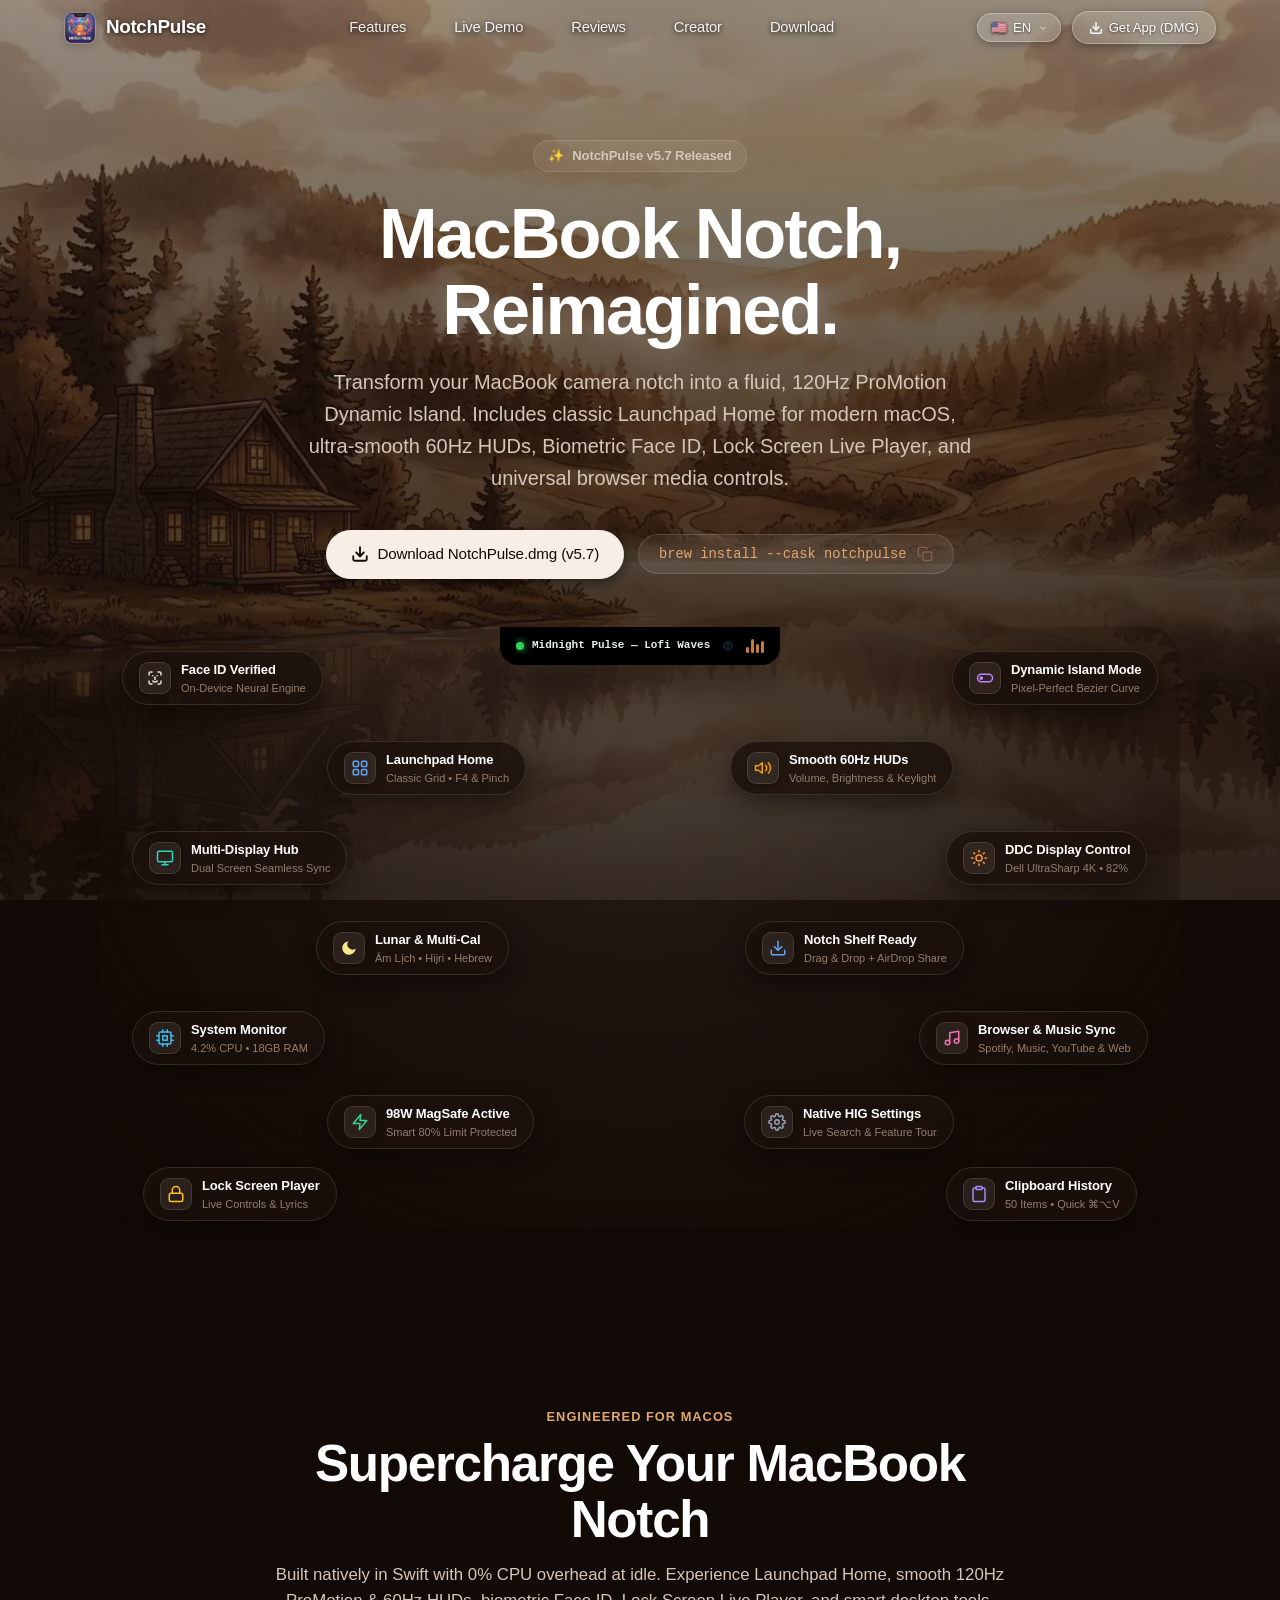
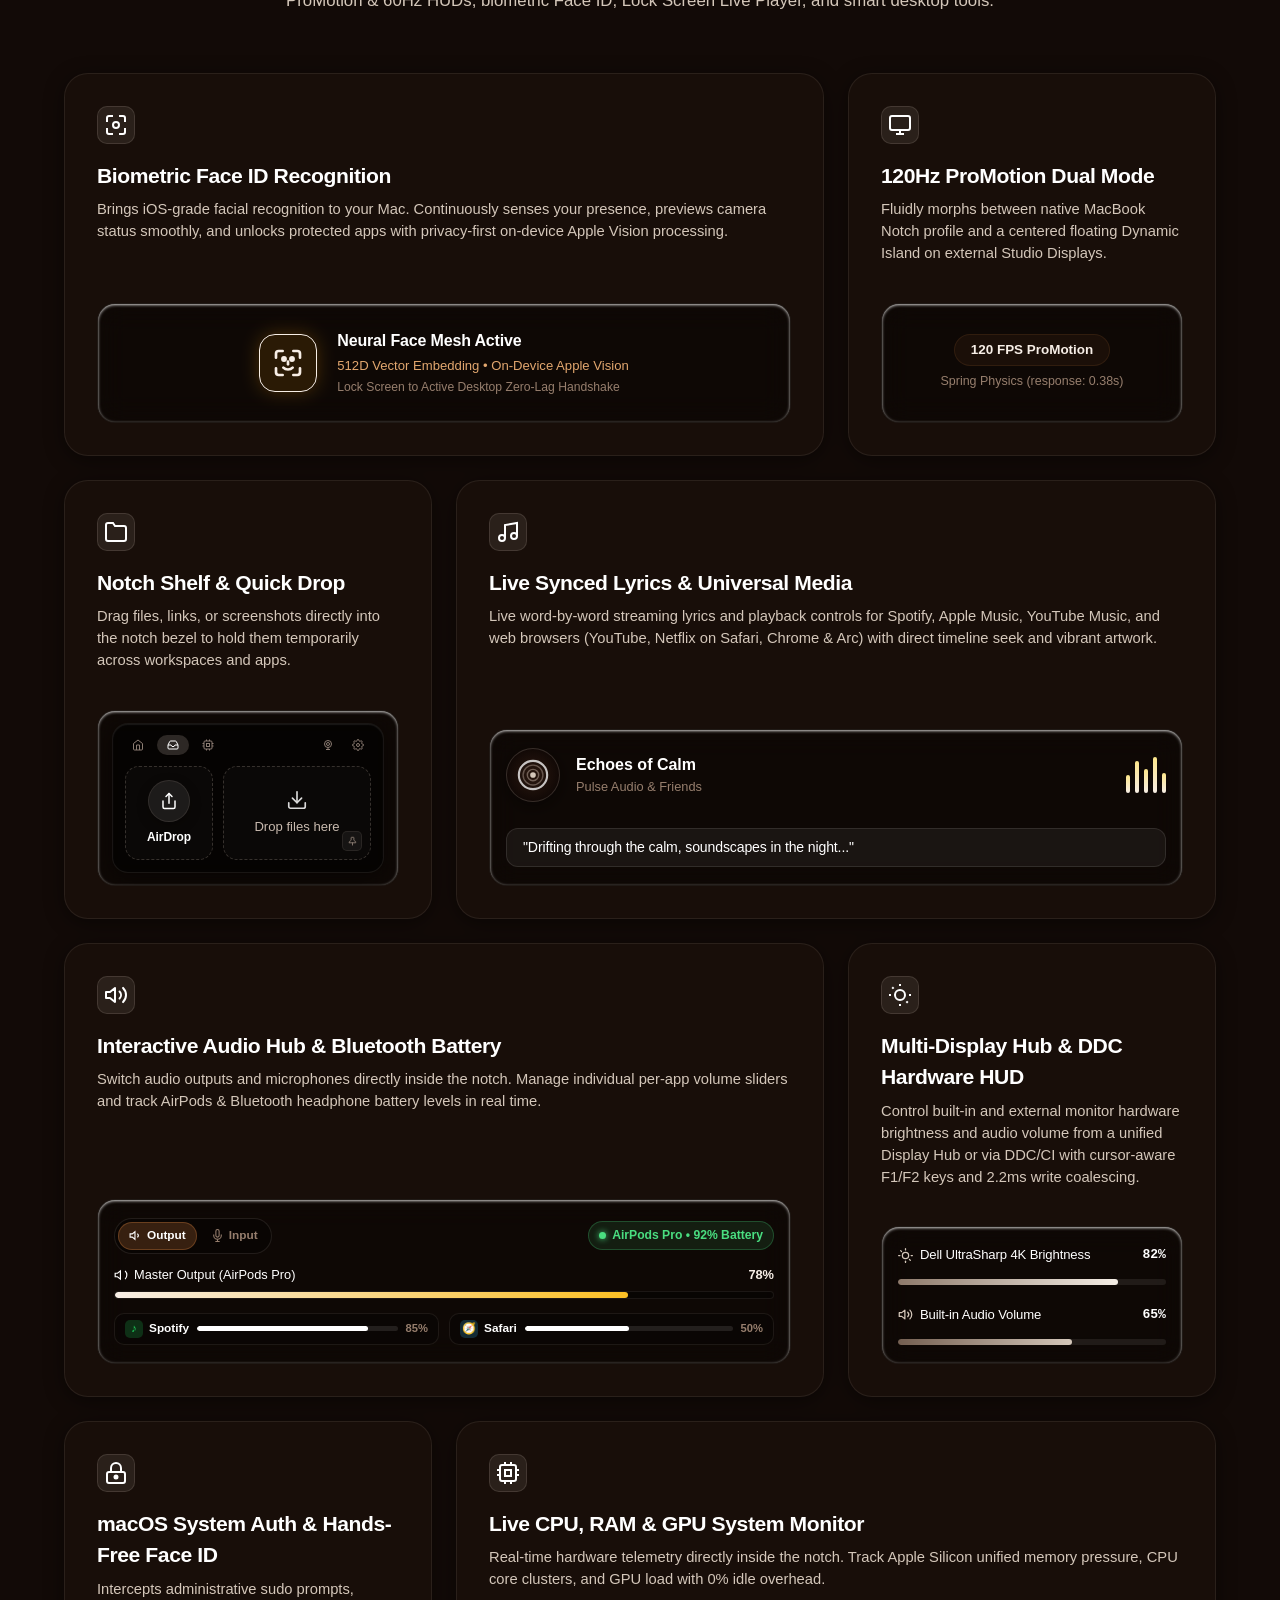
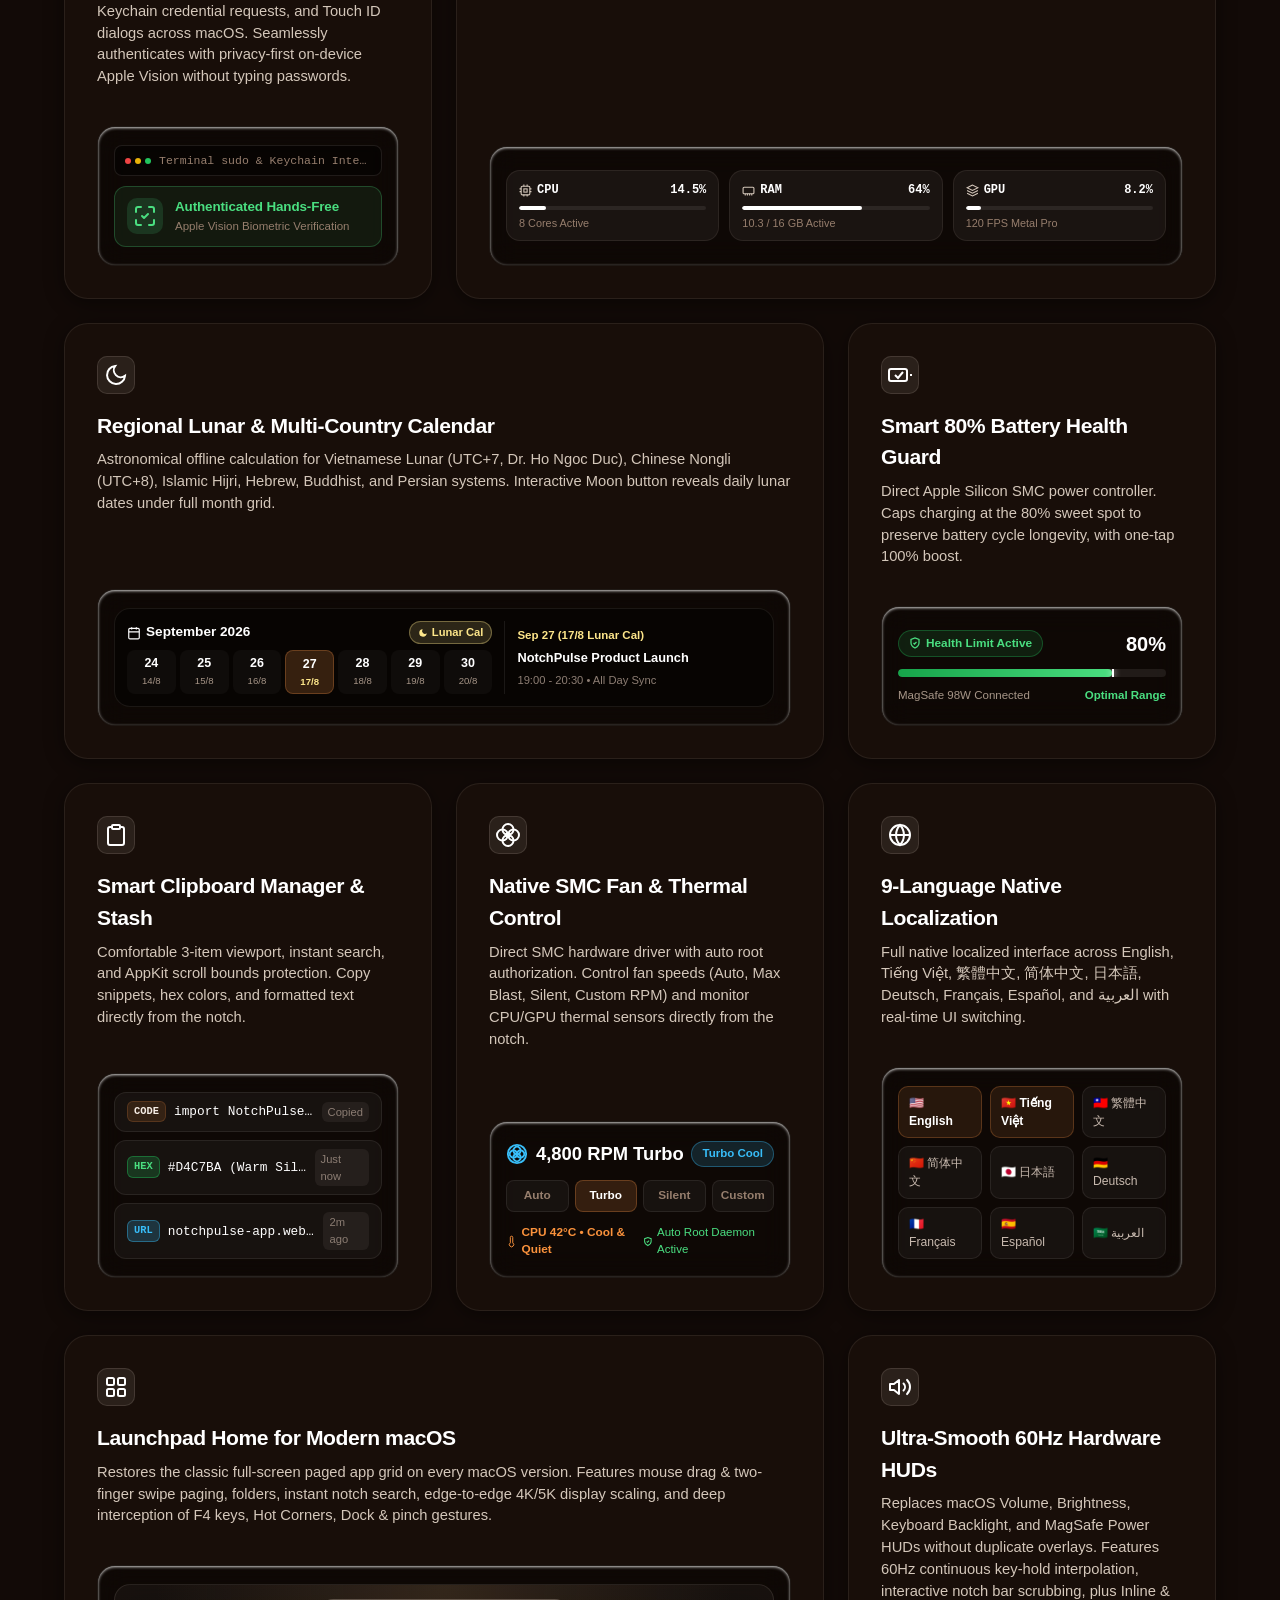
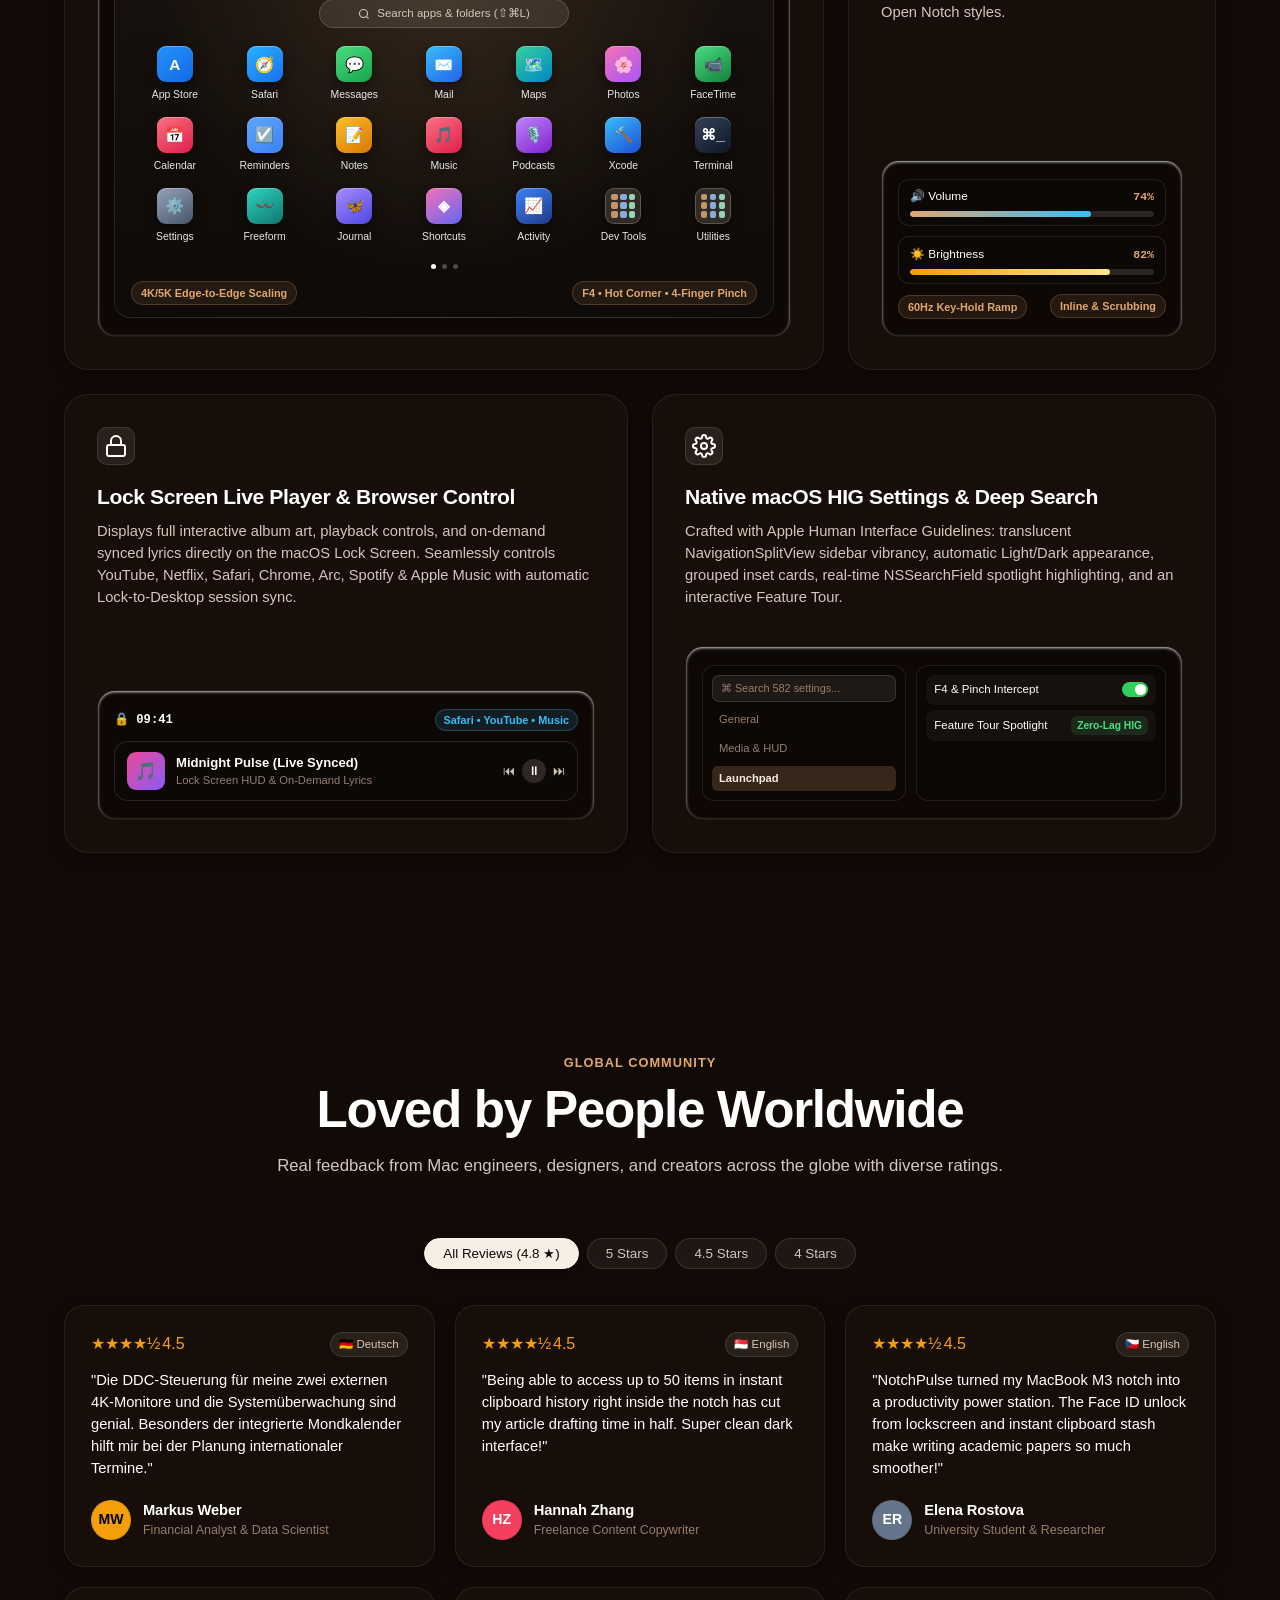
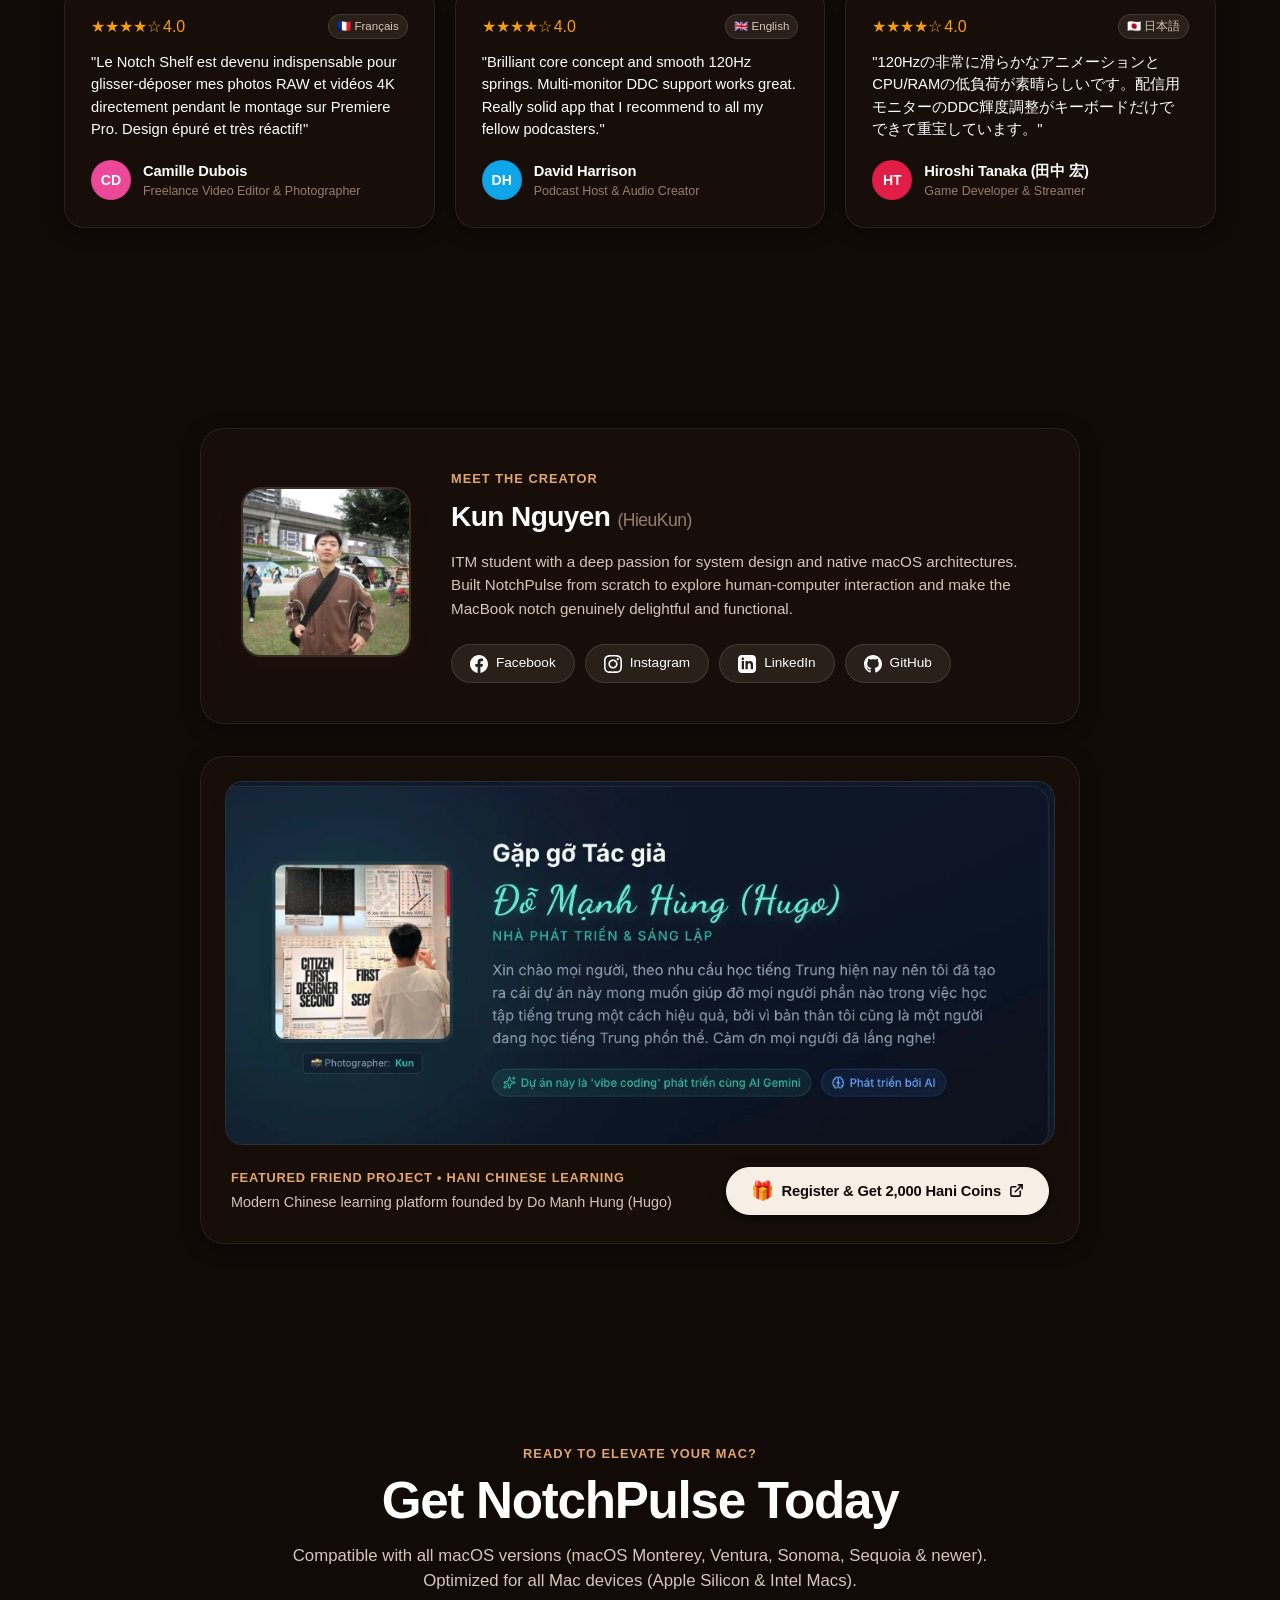
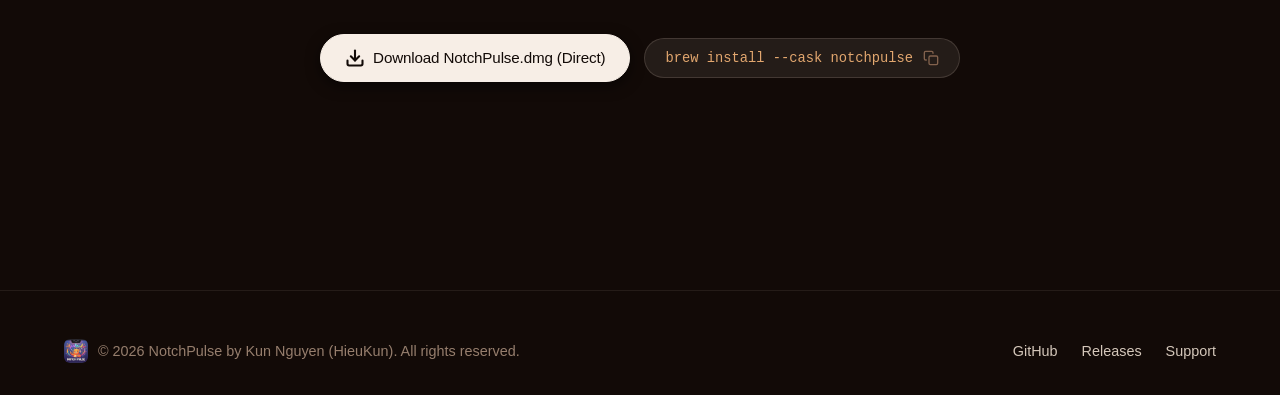
==== commit 9072a17a: "fix(release): NotchPulse v5.7 (Build 478) - Native Settings scroll-edge header, 9-language & multi-r" ====
--- a/docs/index.html
+++ b/docs/index.html
@@ -21,7 +21,7 @@
   <link rel="preload" as="image" href="assets/cozy_bg.webp" type="image/webp" fetchpriority="high">
   <link rel="preload" as="image" href="assets/logo_clean.png">
   
-  <link rel="stylesheet" href="style.css?v=41">
+  <link rel="stylesheet" href="style.css?v=43">
 </head>
 <body>
   <a href="#main-content" class="skip-link visually-hidden" data-i18n="nav.skip">Skip to main content</a>
@@ -90,9 +90,19 @@
               <span class="lang-menu-name">简体中文</span>
               <span class="lang-menu-check">✓</span>
             </button>
+            <button class="lang-menu-item" data-lang="fr" role="menuitem">
+              <span class="lang-menu-flag">🇫🇷</span>
+              <span class="lang-menu-name">Français</span>
+              <span class="lang-menu-check">✓</span>
+            </button>
             <button class="lang-menu-item" data-lang="es" role="menuitem">
               <span class="lang-menu-flag">🇪🇸</span>
               <span class="lang-menu-name">Español</span>
+              <span class="lang-menu-check">✓</span>
+            </button>
+            <button class="lang-menu-item" data-lang="ar" role="menuitem">
+              <span class="lang-menu-flag">🇸🇦</span>
+              <span class="lang-menu-name">العربية</span>
               <span class="lang-menu-check">✓</span>
             </button>
           </div>
@@ -1000,56 +1010,53 @@
           </div>
 
           <div class="bento-preview-box">
-            <div class="launchpad-preview-widget" data-launchpad-tabs>
-              <div class="launchpad-top-bar">
+            <div class="launchpad-preview-widget launchpad-stage">
+              <div class="launchpad-stage-header">
                 <div class="launchpad-search-pill">
                   <svg width="12" height="12" viewBox="0 0 24 24" fill="none" stroke="currentColor" stroke-width="2.2" aria-hidden="true"><circle cx="11" cy="11" r="8"/><line x1="21" y1="21" x2="16.65" y2="16.65"/></svg>
                   <span data-i18n="bento.lpSearch">Search apps &amp; folders (⇧⌘L)</span>
                 </div>
-                <div class="launchpad-tablist" role="tablist" aria-label="Launchpad pages preview">
-                  <button type="button" class="launchpad-tab-btn" id="lp-tab-1" role="tab" aria-selected="true" tabindex="0" data-lp-panel="lp-panel-1" data-i18n="bento.lpTabPage1">Page 1</button>
-                  <button type="button" class="launchpad-tab-btn" id="lp-tab-2" role="tab" aria-selected="false" tabindex="-1" data-lp-panel="lp-panel-2" data-i18n="bento.lpTabPage2">Page 2</button>
-                  <button type="button" class="launchpad-tab-btn" id="lp-tab-3" role="tab" aria-selected="false" tabindex="-1" data-lp-panel="lp-panel-3" data-i18n="bento.lpTabFolder">Folder</button>
-                </div>
-              </div>
-
-              <div class="launchpad-panels-stack">
-                <div role="tabpanel" id="lp-panel-1" aria-labelledby="lp-tab-1" class="launchpad-panel">
-                  <div class="launchpad-apps-grid">
-                    <div class="lp-app-tile"><span class="lp-app-sq" style="background: linear-gradient(135deg, #0ea5e9, #2563eb);">🧭</span><span>Safari</span></div>
-                    <div class="lp-app-tile"><span class="lp-app-sq" style="background: linear-gradient(135deg, #3b82f6, #1d4ed8);">🔨</span><span>Xcode</span></div>
-                    <div class="lp-app-tile"><span class="lp-app-sq" style="background: linear-gradient(135deg, #f43f5e, #e11d48);">🎵</span><span>Music</span></div>
-                    <div class="lp-app-tile"><span class="lp-app-sq" style="background: linear-gradient(135deg, #1e293b, #0f172a);">⌘_</span><span>Terminal</span></div>
-                    <div class="lp-app-tile"><span class="lp-app-sq" style="background: linear-gradient(135deg, #f59e0b, #d97706);">📝</span><span>Notes</span></div>
-                    <div class="lp-app-tile lp-folder-tile">
-                      <span class="lp-folder-mini"><i></i><i></i><i></i><i></i></span>
-                      <span data-i18n="bento.lpFolderUtilities">Dev Tools</span>
-                    </div>
-                  </div>
-                </div>
-
-                <div role="tabpanel" id="lp-panel-2" aria-labelledby="lp-tab-2" class="launchpad-panel" hidden>
-                  <div class="launchpad-apps-grid">
-                    <div class="lp-app-tile"><span class="lp-app-sq" style="background: linear-gradient(135deg, #10b981, #059669);">💬</span><span>Messages</span></div>
-                    <div class="lp-app-tile"><span class="lp-app-sq" style="background: linear-gradient(135deg, #ec4899, #a855f7);">🌸</span><span>Photos</span></div>
-                    <div class="lp-app-tile"><span class="lp-app-sq" style="background: linear-gradient(135deg, #6366f1, #4f46e5);">✉️</span><span>Mail</span></div>
-                    <div class="lp-app-tile"><span class="lp-app-sq" style="background: linear-gradient(135deg, #14b8a6, #0d9488);">🗺️</span><span>Maps</span></div>
-                    <div class="lp-app-tile"><span class="lp-app-sq" style="background: linear-gradient(135deg, #f97316, #ea580c);">📅</span><span>Calendar</span></div>
-                    <div class="lp-app-tile"><span class="lp-app-sq" style="background: linear-gradient(135deg, #64748b, #475569);">⚙️</span><span>Settings</span></div>
-                  </div>
-                </div>
-
-                <div role="tabpanel" id="lp-panel-3" aria-labelledby="lp-tab-3" class="launchpad-panel" hidden>
-                  <div class="launchpad-folder-card">
-                    <div class="lp-folder-header" data-i18n="bento.lpFolderUtilities">Dev Tools Folder • Drag &amp; Drop</div>
-                    <div class="launchpad-apps-grid lp-folder-inner">
-                      <div class="lp-app-tile"><span class="lp-app-sq" style="background: linear-gradient(135deg, #3b82f6, #1d4ed8);">🔨</span><span>Xcode</span></div>
-                      <div class="lp-app-tile"><span class="lp-app-sq" style="background: linear-gradient(135deg, #1e293b, #0f172a);">⌘_</span><span>Terminal</span></div>
-                      <div class="lp-app-tile"><span class="lp-app-sq" style="background: linear-gradient(135deg, #8b5cf6, #6d28d9);">🐳</span><span>Docker</span></div>
-                      <div class="lp-app-tile"><span class="lp-app-sq" style="background: linear-gradient(135deg, #22c55e, #16a34a);">🧪</span><span>Activity</span></div>
-                    </div>
-                  </div>
-                </div>
+              </div>
+
+              <div class="launchpad-apps-grid" aria-label="Launchpad 3-row app grid preview">
+                <!-- Row 1 -->
+                <div class="lp-app-tile"><span class="lp-app-sq" style="background: linear-gradient(145deg, #2294fb, #1368e6);">A</span><span>App Store</span></div>
+                <div class="lp-app-tile"><span class="lp-app-sq" style="background: linear-gradient(145deg, #25b4ff, #1c6ef2);">🧭</span><span>Safari</span></div>
+                <div class="lp-app-tile"><span class="lp-app-sq" style="background: linear-gradient(145deg, #4ade80, #16a34a);">💬</span><span>Messages</span></div>
+                <div class="lp-app-tile"><span class="lp-app-sq" style="background: linear-gradient(145deg, #38bdf8, #2563eb);">✉️</span><span>Mail</span></div>
+                <div class="lp-app-tile"><span class="lp-app-sq" style="background: linear-gradient(145deg, #34d399, #0284c7);">🗺️</span><span>Maps</span></div>
+                <div class="lp-app-tile"><span class="lp-app-sq" style="background: linear-gradient(145deg, #f472b6, #a855f7);">🌸</span><span>Photos</span></div>
+                <div class="lp-app-tile"><span class="lp-app-sq" style="background: linear-gradient(145deg, #4ade80, #15803d);">📹</span><span>FaceTime</span></div>
+
+                <!-- Row 2 -->
+                <div class="lp-app-tile"><span class="lp-app-sq" style="background: linear-gradient(145deg, #fb7185, #e11d48);">📅</span><span>Calendar</span></div>
+                <div class="lp-app-tile"><span class="lp-app-sq" style="background: linear-gradient(145deg, #60a5fa, #3b82f6);">☑️</span><span>Reminders</span></div>
+                <div class="lp-app-tile"><span class="lp-app-sq" style="background: linear-gradient(145deg, #fbbf24, #d97706);">📝</span><span>Notes</span></div>
+                <div class="lp-app-tile"><span class="lp-app-sq" style="background: linear-gradient(145deg, #fb7185, #e11d48);">🎵</span><span>Music</span></div>
+                <div class="lp-app-tile"><span class="lp-app-sq" style="background: linear-gradient(145deg, #c084fc, #7e22ce);">🎙️</span><span>Podcasts</span></div>
+                <div class="lp-app-tile"><span class="lp-app-sq" style="background: linear-gradient(145deg, #38bdf8, #1d4ed8);">🔨</span><span>Xcode</span></div>
+                <div class="lp-app-tile"><span class="lp-app-sq" style="background: linear-gradient(145deg, #334155, #0f172a);">⌘_</span><span>Terminal</span></div>
+
+                <!-- Row 3 -->
+                <div class="lp-app-tile"><span class="lp-app-sq" style="background: linear-gradient(145deg, #94a3b8, #475569);">⚙️</span><span>Settings</span></div>
+                <div class="lp-app-tile"><span class="lp-app-sq" style="background: linear-gradient(145deg, #2dd4bf, #0f766e);">〰️</span><span>Freeform</span></div>
+                <div class="lp-app-tile"><span class="lp-app-sq" style="background: linear-gradient(145deg, #a78bfa, #4f46e5);">🦋</span><span>Journal</span></div>
+                <div class="lp-app-tile"><span class="lp-app-sq" style="background: linear-gradient(145deg, #f472b6, #6366f1);">◈</span><span>Shortcuts</span></div>
+                <div class="lp-app-tile"><span class="lp-app-sq" style="background: linear-gradient(145deg, #3b82f6, #1e3a8a);">📈</span><span>Activity</span></div>
+                <div class="lp-app-tile lp-folder-tile">
+                  <span class="lp-folder-mini"><i></i><i></i><i></i><i></i><i></i><i></i><i></i><i></i><i></i></span>
+                  <span data-i18n="bento.lpFolderUtilities">Dev Tools</span>
+                </div>
+                <div class="lp-app-tile lp-folder-tile">
+                  <span class="lp-folder-mini"><i></i><i></i><i></i><i></i><i></i><i></i><i></i><i></i><i></i></span>
+                  <span>Utilities</span>
+                </div>
+              </div>
+
+              <div class="launchpad-page-dots" aria-hidden="true">
+                <span class="lp-dot active"></span>
+                <span class="lp-dot"></span>
+                <span class="lp-dot"></span>
               </div>
 
               <div class="launchpad-footer-badges">
@@ -1579,7 +1586,7 @@
   </div>
 
   <!-- Main JavaScript File -->
-  <script src="main.js?v=41"></script>
+  <script src="main.js?v=42"></script>
 
   <!-- Service Worker Cleanup: Ensures standard Cmd+R always loads latest release without stale cache -->
   <script>
--- a/docs/style.css
+++ b/docs/style.css
@@ -3112,27 +3112,37 @@
   gap: 10px;
 }
 
-/* Launchpad Home Interactive Tabs Preview */
-.launchpad-top-bar {
-  display: flex;
-  align-items: center;
-  justify-content: space-between;
-  gap: 10px;
-  flex-wrap: wrap;
+/* Launchpad Home Multi-Row Desktop Preview */
+.launchpad-stage {
+  gap: 12px;
+  padding: 14px 16px 12px;
+  border-radius: 16px;
+  background:
+    radial-gradient(circle at 50% 0%, rgba(226, 167, 111, 0.14), transparent 62%),
+    linear-gradient(180deg, rgba(28, 22, 18, 0.72) 0%, rgba(16, 12, 10, 0.78) 100%);
+  border: 1px solid rgba(255, 235, 220, 0.1);
+  backdrop-filter: blur(16px);
+}
+
+.launchpad-stage-header {
+  display: flex;
+  justify-content: center;
 }
 
 .launchpad-search-pill {
   display: inline-flex;
   align-items: center;
+  justify-content: center;
   gap: 7px;
-  padding: 6px 12px;
+  padding: 5px 14px;
   border-radius: 980px;
-  background: rgba(255, 235, 220, 0.08);
-  border: 1px solid rgba(255, 235, 220, 0.12);
+  background: rgba(255, 235, 220, 0.1);
+  border: 1px solid rgba(255, 235, 220, 0.16);
   color: var(--text-secondary);
-  font-size: 0.74rem;
+  font-size: 0.72rem;
   min-inline-size: 0;
-  flex: 1 1 180px;
+  max-inline-size: 250px;
+  width: 100%;
 }
 
 .launchpad-search-pill span {
@@ -3141,100 +3151,52 @@
   white-space: nowrap;
 }
 
-.launchpad-tablist {
-  display: flex;
-  align-items: center;
-  gap: 4px;
-  overflow-x: auto;
-  scrollbar-width: none;
-  background: rgba(0, 0, 0, 0.36);
-  border: 1px solid rgba(255, 235, 220, 0.1);
-  border-radius: 10px;
-  padding: 2px 4px;
-}
-
-.launchpad-tablist::-webkit-scrollbar {
-  display: none;
-}
-
-.launchpad-tab-btn {
-  position: relative;
-  flex: none;
-  min-block-size: 26px;
-  padding: 4px 10px;
-  border: 0;
-  border-radius: 7px;
-  background: transparent;
-  color: var(--text-muted);
-  font-family: var(--font-sans);
-  font-size: 0.72rem;
-  font-weight: 600;
-  cursor: pointer;
-  transition: color 0.18s ease, background 0.18s ease;
-}
-
-.launchpad-tab-btn:hover {
-  color: var(--text-primary);
-}
-
-.launchpad-tab-btn[aria-selected="true"] {
-  color: #FFFFFF;
-  background: rgba(226, 167, 111, 0.16);
-}
-
-.launchpad-tab-btn[aria-selected="true"]::after {
-  content: "";
-  position: absolute;
-  inset: auto 8px 1px;
-  border-block-end: 2px solid #E2A76F;
-}
-
-.launchpad-panels-stack {
-  display: grid;
-  grid-template-columns: 1fr;
-}
-
-.launchpad-panel {
-  grid-area: 1 / 1;
-}
-
-.launchpad-panel[hidden] {
-  display: none;
-}
-
 .launchpad-apps-grid {
   display: grid;
-  grid-template-columns: repeat(6, minmax(0, 1fr));
-  gap: 8px;
-  padding: 10px;
-  border-radius: 12px;
-  background: rgba(18, 10, 7, 0.58);
-  border: 1px solid rgba(255, 235, 220, 0.08);
+  grid-template-columns: repeat(7, minmax(0, 1fr));
+  gap: 14px 10px;
+  padding: 6px 4px;
+}
+
+@media (max-width: 640px) {
+  .launchpad-apps-grid {
+    grid-template-columns: repeat(4, minmax(0, 1fr));
+    gap: 12px 8px;
+  }
 }
 
 .lp-app-tile {
   display: flex;
   flex-direction: column;
   align-items: center;
-  gap: 4px;
+  gap: 5px;
   min-inline-size: 0;
+  transition: transform 0.2s cubic-bezier(0.22, 1, 0.36, 1);
+}
+
+.lp-app-tile:hover {
+  transform: translateY(-2px) scale(1.06);
 }
 
 .lp-app-sq {
-  inline-size: 30px;
-  block-size: 30px;
-  border-radius: 8px;
+  inline-size: 36px;
+  block-size: 36px;
+  border-radius: 9px;
   display: flex;
   align-items: center;
   justify-content: center;
-  font-size: 0.85rem;
+  font-size: 0.96rem;
+  font-weight: 700;
   color: #FFFFFF;
-  box-shadow: 0 3px 8px rgba(0, 0, 0, 0.35);
+  box-shadow:
+    inset 0 1px 0 rgba(255, 255, 255, 0.28),
+    0 6px 14px rgba(0, 0, 0, 0.42);
 }
 
 .lp-app-tile span:last-child {
-  font-size: 0.66rem;
-  color: var(--text-secondary);
+  font-size: 0.65rem;
+  color: var(--text-primary);
+  opacity: 0.9;
   white-space: nowrap;
   overflow: hidden;
   text-overflow: ellipsis;
@@ -3242,21 +3204,49 @@
 }
 
 .lp-folder-mini {
-  inline-size: 30px;
-  block-size: 30px;
-  border-radius: 8px;
-  padding: 4px;
-  background: rgba(255, 235, 220, 0.12);
-  border: 1px solid rgba(255, 235, 220, 0.2);
+  inline-size: 36px;
+  block-size: 36px;
+  border-radius: 9px;
+  padding: 5px;
+  background: rgba(255, 235, 220, 0.14);
+  border: 1px solid rgba(255, 235, 220, 0.22);
+  box-shadow: 0 6px 14px rgba(0, 0, 0, 0.35);
   display: grid;
-  grid-template-columns: repeat(2, 1fr);
-  gap: 3px;
+  grid-template-columns: repeat(3, 1fr);
+  gap: 2.5px;
 }
 
 .lp-folder-mini i {
   display: block;
   border-radius: 2px;
   background: rgba(226, 167, 111, 0.85);
+}
+
+.lp-folder-mini i:nth-child(3n+2) {
+  background: rgba(147, 197, 253, 0.85);
+}
+
+.lp-folder-mini i:nth-child(3n) {
+  background: rgba(167, 243, 208, 0.85);
+}
+
+.launchpad-page-dots {
+  display: flex;
+  align-items: center;
+  justify-content: center;
+  gap: 6px;
+  padding-top: 2px;
+}
+
+.lp-dot {
+  inline-size: 5px;
+  block-size: 5px;
+  border-radius: 50%;
+  background: rgba(255, 235, 220, 0.28);
+}
+
+.lp-dot.active {
+  background: #FFFFFF;
 }
 
 .launchpad-folder-card {
